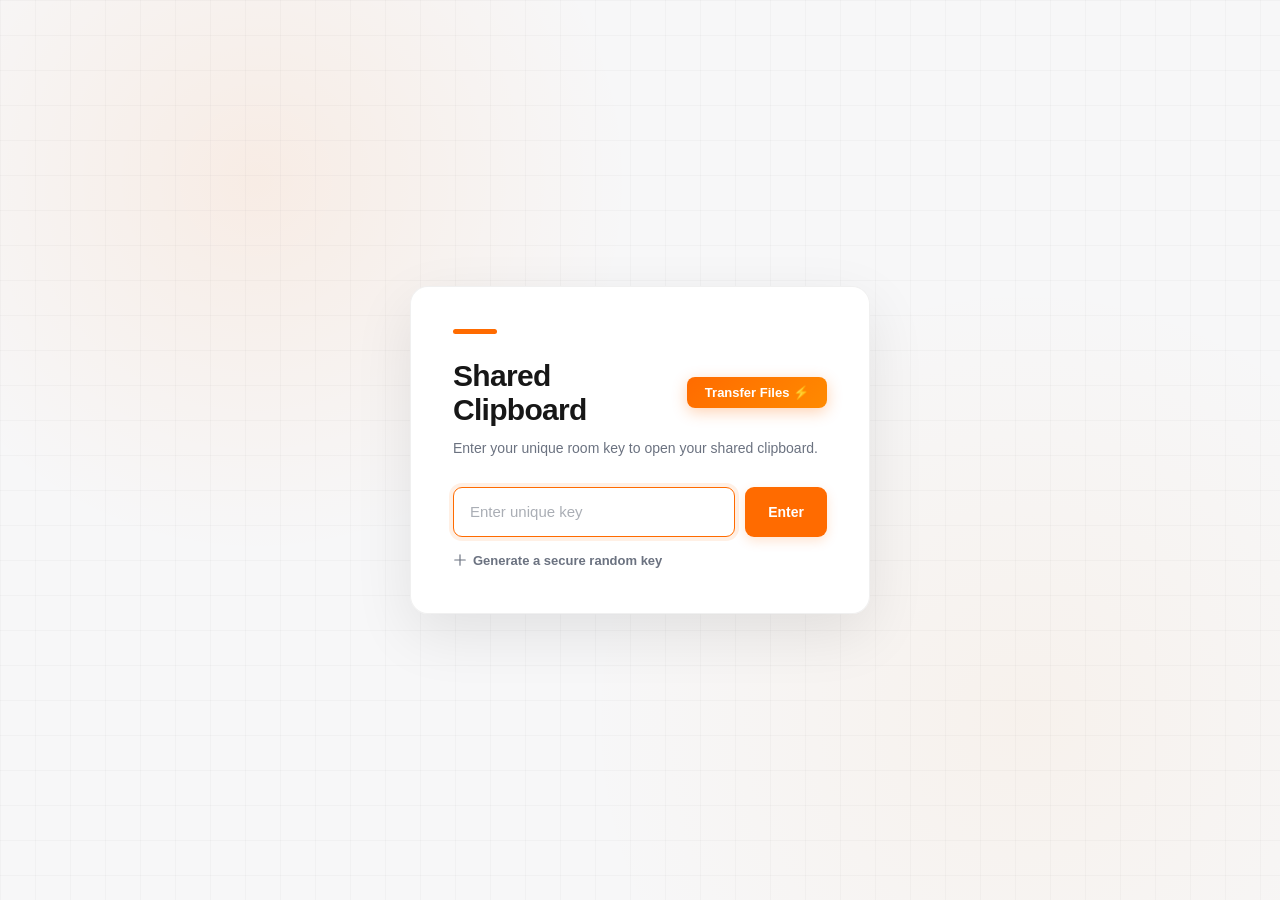
==== index.html @ f6d6cf87 "Create index.html" ====
<!DOCTYPE html>
<html lang="en">
<head>

<meta charset="UTF-8">

<meta
  name="viewport"
  content="width=device-width, initial-scale=1, viewport-fit=cover"
>

<meta name="theme-color" content="#f7f7f8">

<title>Shared Clipboard</title>


<style>


:root {

  --primary: #ff6b00;
  --primary-hover: #e95f00;
  --primary-soft: rgba(255, 107, 0, 0.10);

  --background: #f5f6f8;
  --surface: #ffffff;

  --text: #171717;
  --text-secondary: #6b7280;

  --border: #e5e7eb;

  --shadow-small:
    0 2px 8px rgba(0,0,0,.04);

  --shadow-medium:
    0 8px 25px rgba(0,0,0,.06);

  --shadow-large:
    0 20px 60px rgba(0,0,0,.09);

}




* {
  box-sizing: border-box;
}


html,
body {

  margin: 0;

  width: 100%;
  height: 100%;

  font-family:
    Inter,
    -apple-system,
    BlinkMacSystemFont,
    "Segoe UI",
    Roboto,
    Arial,
    sans-serif;

  background: var(--background);

  color: var(--text);

}


button,
input,
textarea {

  font-family: inherit;

}



#keyScreen {

  position: relative;

  width: 100%;

  min-height: 100vh;
  min-height: 100dvh;

  display: flex;

  align-items: center;
  justify-content: center;

  padding: 24px;

  overflow: hidden;

  background:

    radial-gradient(
      circle at 20% 20%,
      rgba(255,107,0,.08),
      transparent 30%
    ),

    radial-gradient(
      circle at 80% 80%,
      rgba(255,150,50,.06),
      transparent 35%
    ),

    #f7f7f8;

}


/* Background grid */

#keyScreen::before {

  content: "";

  position: absolute;

  inset: 0;

  background-image:

    linear-gradient(
      rgba(0,0,0,.025) 1px,
      transparent 1px
    ),

    linear-gradient(
      90deg,
      rgba(0,0,0,.025) 1px,
      transparent 1px
    );

  background-size: 35px 35px;

  pointer-events: none;

}




.key-card {

  position: relative;

  z-index: 2;

  width: 100%;

  max-width: 460px;

  padding: 42px;

  background:
    rgba(255,255,255,.95);

  border:
    1px solid rgba(0,0,0,.06);

  border-radius: 18px;

  box-shadow:
    var(--shadow-large);

  backdrop-filter:
    blur(12px);

  -webkit-backdrop-filter:
    blur(12px);

  animation:
    cardEnter .45s ease;

}


@keyframes cardEnter {

  from {

    opacity: 0;

    transform:
      translateY(12px);

  }

  to {

    opacity: 1;

    transform:
      translateY(0);

  }

}


/* Orange accent */

.key-card::before {

  content: "";

  display: block;

  width: 44px;

  height: 5px;

  margin-bottom: 25px;

  background:
    var(--primary);

  border-radius: 10px;

}



.key-card h1 {

  margin:
    0 0 10px;

  font-size:
    clamp(24px, 4vw, 30px);

  font-weight: 700;

  letter-spacing: -.7px;

}


.key-card p {

  margin:
    0 0 28px;

  color:
    var(--text-secondary);

  font-size: 14px;

  line-height: 1.6;

}



.key-input-row {

  width: 100%;

  display: flex;

  gap: 10px;

}



#keyInput {

  display: block;

  flex: 1;

  width: 100%;

  min-width: 0;

  height: 50px;

  min-height: 50px;

  padding:
    0 16px;

  border:
    1px solid #d9dce1;

  border-radius: 9px;

  background:
    #ffffff;

  color:
    var(--text);

  font-size: 15px;

  line-height: normal;

  outline: none;

  appearance: none;

  -webkit-appearance: none;

  transition:

    border-color .2s ease,
    box-shadow .2s ease;

}


#keyInput::placeholder {

  color:
    #aaaeb5;

}


#keyInput:hover {

  border-color:
    #c5c8cd;

}


#keyInput:focus {

  border-color:
    var(--primary);

  box-shadow:

    0 0 0 4px
    var(--primary-soft);

}



#enterButton {

  flex-shrink: 0;

  height: 50px;

  min-height: 50px;

  padding:
    0 23px;

  border: none;

  border-radius: 9px;

  background:
    var(--primary);

  color:
    #ffffff;

  font-size: 14px;

  font-weight: 650;

  cursor: pointer;

  box-shadow:

    0 4px 12px
    rgba(255,107,0,.18);

  transition:

    transform .15s ease,
    background .15s ease,
    box-shadow .15s ease;

}


#enterButton:hover {

  background:
    var(--primary-hover);

  transform:
    translateY(-1px);

  box-shadow:

    0 6px 16px
    rgba(255,107,0,.23);

}


#enterButton:active {

  transform:
    translateY(0);

}



.generate-key-link {

  display: inline-flex;

  align-items: center;

  gap: 6px;

  margin-top: 16px;

  padding: 0;

  border: none;

  background: none;

  color: var(--text-secondary);

  font-size: 13px;

  font-weight: 550;

  cursor: pointer;

  text-decoration: underline;

  text-decoration-color: transparent;

  transition:

    color .15s ease,
    text-decoration-color .15s ease;

}


.generate-key-link:hover {

  color: var(--primary);

  text-decoration-color: var(--primary);

}


.generate-key-link svg {

  flex-shrink: 0;

  width: 14px;

  height: 14px;

}




#padScreen {

  display: none;

  width: 100%;

  height: 100vh;
  height: 100dvh;

  overflow: hidden;

  background:
    var(--background);

}




#topBar {

  position: relative;

  z-index: 10;

  width: 100%;

  height: 76px;

  display: flex;

  align-items: center;

  padding:
    0 18px 0 8px;

  background:
    rgba(255,255,255,.96);

  border-bottom:
    1px solid var(--border);

  box-shadow:

    0 1px 4px
    rgba(0,0,0,.025);

  backdrop-filter:
    blur(10px);

  -webkit-backdrop-filter:
    blur(10px);

}




#backButton {

  flex-shrink: 0;

  width: 48px;

  height: 48px;

  display: flex;

  align-items: center;

  justify-content: center;

  margin-right: 8px;

  border: none;

  border-radius: 50%;

  background:
    transparent;

  color:
    #454545;

  font-size: 25px;

  cursor: pointer;

  transition:

    background .15s ease,
    transform .15s ease;

}


#backButton:hover {

  background:
    #f1f2f4;

  transform:
    translateX(-2px);

}




#keyDisplayArea {

  flex: 1;

  min-width: 0;

  padding:
    10px 14px;

}


.key-label {

  margin-bottom: 5px;

  color:
    var(--text-secondary);

  font-size: 11px;

  font-weight: 600;

  letter-spacing: .5px;

  text-transform:
    uppercase;

}


#padName {

  display: block;

  width: 100%;

  padding-bottom: 7px;

  overflow: hidden;

  border-bottom:
    2px solid var(--primary);

  color:
    #202020;

  font-size: 15px;

  font-weight: 550;

  white-space: nowrap;

  text-overflow: ellipsis;

}



/* New dark status pill with glowing dot */
#status {

  flex-shrink: 0;

  margin:
    0 16px;

  padding:
    8px 16px;
    
  border-radius:
    24px;
    
  background:
    #111111;
    
  color:
    #ffffff;
    
  font-size: 13px;

  font-weight: 500;
  
  display: flex;
  
  align-items: center;
  
  justify-content: center;
  
  gap: 8px;
  
  transition:
    all .2s ease;
    
  box-shadow:
    0 2px 8px rgba(0,0,0,.08);

}

#status::before {

  content: '';

  display: block;

  width: 8px;

  height: 8px;

  border-radius: 50%;

  background: var(--status-color, #a1a1aa);

  box-shadow: 0 0 8px var(--status-color, transparent);

  transition: background 0.3s ease, box-shadow 0.3s ease;

}



/* Updated save button with rounded pill shape and icon */
#updateButton {

  flex-shrink: 0;

  height: 46px;

  display: flex;

  align-items: center;

  justify-content: center;

  gap: 8px;

  padding:
    0 20px;

  border: none;

  border-radius: 12px;

  background:
    var(--primary);

  color:
    #ffffff;

  font-size: 14px;

  font-weight: 650;

  cursor: pointer;

  box-shadow:

    0 4px 12px
    rgba(255,107,0,.17);

  transition:

    background .15s ease,
    transform .15s ease,
    box-shadow .15s ease;

}


#updateButton:hover {

  background:
    var(--primary-hover);

  transform:
    translateY(-1px);

  box-shadow:

    0 6px 15px
    rgba(255,107,0,.22);

}


#updateButton:active {

  transform:
    translateY(0);

}

#updateButton svg {

  width: 18px;
  
  height: 18px;
  
}



#editorArea {

  width: 100%;

  height:
    calc(100vh - 76px);

  height:
    calc(100dvh - 76px);

  padding:

    clamp(16px, 3vw, 32px)

    clamp(12px, 4vw, 40px)

    50px;

  overflow: auto;

  background:

    linear-gradient(
      180deg,
      #f5f6f7,
      #f1f2f4
    );

  scrollbar-width:
    thin;

  scrollbar-color:
    #c8c8c8 transparent;

}


#editorArea::-webkit-scrollbar {

  width: 8px;

}


#editorArea::-webkit-scrollbar-track {

  background:
    transparent;

}


#editorArea::-webkit-scrollbar-thumb {

  background:
    #c8c8c8;

  border-radius:
    10px;

}




#paper {

  width: 100%;

  max-width: 850px;

  min-height:
    calc(100vh - 140px);

  min-height:
    calc(100dvh - 140px);

  margin:
    0 auto;

  overflow: hidden;

  background:
    #ffffff;

  border:
    1px solid rgba(0,0,0,.06);

  border-radius:
    7px;

  box-shadow:
    var(--shadow-medium);

  transition:
    box-shadow .2s ease;

}


#paper:focus-within {

  box-shadow:

    0 12px 35px
    rgba(0,0,0,.08);

}



#pad {

  display: block;

  width: 100%;

  min-height:
    calc(100vh - 140px);

  min-height:
    calc(100dvh - 140px);

  padding:
    clamp(22px, 4vw, 40px);

  border: none;

  outline: none;

  resize: none;

  background:
    transparent;

  color:
    #202124;

  font-family:

    "SFMono-Regular",
    Consolas,
    "Liberation Mono",
    Menlo,
    monospace;

  font-size:
    clamp(14px, 1.3vw, 16px);

  line-height: 1.7;

  tab-size: 4;

  caret-color:
    var(--primary);

}


#pad::placeholder {

  color:
    #b0b3b8;

}




@media (max-width: 900px) {

  #editorArea {

    padding:
      20px 18px 35px;

  }

}




@media (max-width: 600px) {




  #keyScreen {

    padding:
      18px;

  }


  .key-card {

    width: 100%;

    max-width: 100%;

    padding:
      34px 26px;

    border-radius:
      18px;

  }


  .key-card::before {

    width: 52px;

    height: 5px;

    margin-bottom:
      24px;

  }


  .key-card h1 {

    margin-bottom:
      12px;

    font-size:
      27px;

    line-height:
      1.2;

  }


  .key-card p {

    margin-bottom:
      27px;

    font-size:
      15px;

    line-height:
      1.6;

  }




  .key-input-row {

    width: 100%;

    display: flex;

    flex-direction:
      column;

    gap:
      13px;

  }




  #keyInput {

    display: block;

    flex: none;

    width: 100% !important;

    min-width: 100%;

    height: 58px !important;

    min-height: 58px !important;

    max-height: 58px;

    padding:
      0 18px;

    border:
      1.5px solid #d7d9dd;

    border-radius:
      12px;

    background:
      #ffffff;

    font-size:
      16px;

    line-height:
      58px;

    appearance:
      none;

    -webkit-appearance:
      none;

  }


  #keyInput::placeholder {

    color:
      #a9adb3;

    font-size:
      16px;

  }


  #keyInput:focus {

    border-color:
      var(--primary);

    box-shadow:

      0 0 0 4px
      rgba(255,107,0,.10);

  }




  #enterButton {

    display: block;

    width: 100%;

    height:
      58px;

    min-height:
      58px;

    padding:
      0 20px;

    border-radius:
      12px;

    font-size:
      16px;

    font-weight:
      650;

    box-shadow:

      0 6px 16px
      rgba(255,107,0,.20);

  }




  #topBar {

    height:
      68px;

    padding:
      0 8px 0 3px;

  }


  #backButton {

    width:
      42px;

    height:
      42px;

    margin-right:
      2px;

    font-size:
      23px;

  }


  #keyDisplayArea {

    padding:
      8px 7px;

  }


  .key-label {

    margin-bottom:
      3px;

    font-size:
      9px;

  }


  #padName {

    padding-bottom:
      5px;

    font-size:
      13px;

  }


  /* Hide status on small screen */

  #status {

    display:
      none;

  }


  /* =====================
     UPDATE BUTTON
  ===================== */

  #updateButton {

    height:
      42px;

    padding:
      0 14px;

    margin-left:
      7px;

    border-radius:
      10px;

    font-size:
      13px;

  }

  #updateButton svg {

    width: 16px;
    
    height: 16px;

  }


  /* =====================
     EDITOR
  ===================== */

  #editorArea {

    height:
      calc(100vh - 68px);

    height:
      calc(100dvh - 68px);

    padding:
      10px;

  }


  #paper {

    min-height:
      calc(100vh - 88px);

    min-height:
      calc(100dvh - 88px);

    border-radius:
      6px;

    box-shadow:

      0 2px 8px
      rgba(0,0,0,.05);

  }


  #pad {

    min-height:
      calc(100vh - 88px);

    min-height:
      calc(100dvh - 88px);

    padding:
      20px 17px;

    font-size:
      14px;

    line-height:
      1.65;

  }

}


/* =========================================================
   VERY SMALL PHONES
========================================================= */

@media (max-width: 380px) {

  #keyScreen {

    padding:
      12px;

  }


  .key-card {

    padding:
      28px 20px;

  }


  .key-card h1 {

    font-size:
      24px;

  }


  #topBar {

    padding-right:
      5px;

  }


  #backButton {

    width:
      38px;

  }


  #updateButton {

    padding:
      0 10px;

    gap:
      6px;

    font-size:
      12px;

  }
  
  #updateButton svg {
  
    width: 14px;
    
    height: 14px;
    
  }


  #pad {

    padding:
      17px 14px;

  }

}


/* =========================================================
   LARGE DESKTOP / 2K / 4K
========================================================= */

@media (min-width: 1600px) {

  #paper {

    max-width:
      950px;

  }


  #pad {

    font-size:
      16px;

  }


  .key-card {

    max-width:
      490px;

  }

}


/* =========================================================
   LANDSCAPE PHONES
========================================================= */

@media
(max-height: 500px)
and
(orientation: landscape) {

  #keyScreen {

    align-items:
      flex-start;

    overflow-y:
      auto;

    padding-top:
      25px;

    padding-bottom:
      25px;

  }


  .key-card {

    padding:
      24px;

  }


  .key-card::before {

    margin-bottom:
      14px;

  }


  .key-card p {

    margin-bottom:
      15px;

  }

}


/* =========================================================
   ACCESSIBILITY
========================================================= */

@media (prefers-reduced-motion: reduce) {

  *,
  *::before,
  *::after {

    animation-duration:
      .01ms !important;

    animation-iteration-count:
      1 !important;

    transition-duration:
      .01ms !important;

  }

}

</style>

</head>


<body>


<!-- =====================================================
     SCREEN 1
====================================================== -->

<div id="keyScreen">

  <div class="key-card">


    <div style="display: flex; justify-content: space-between; align-items: center; margin-bottom: 10px;">
    <h1 style="margin: 0;">
      Shared Clipboard
    </h1>
    <button class="transfer-btn" onclick="startFileTransfer()">
      Transfer Files ⚡
    </button>
</div>


    <p>
      Enter your unique room key to open your shared clipboard.
    </p>


    <div class="key-input-row">


      <input
        id="keyInput"
        type="text"
        placeholder="Enter unique key"
        autocomplete="off"
        autocapitalize="off"
        spellcheck="false"
        autofocus
      >


      <button
        id="enterButton"
        type="button"
      >
        Enter
      </button>


    </div>


    <button
      id="generateKeyButton"
      type="button"
      class="generate-key-link"
    >
      <svg viewBox="0 0 24 24" fill="none" stroke="currentColor" stroke-width="2" stroke-linecap="round" stroke-linejoin="round">
        <path d="M12 3v18M3 12h18"></path>
      </svg>
      Generate a secure random key
    </button>


  </div>

</div>



<!-- =====================================================
     SCREEN 2
====================================================== -->

<div id="padScreen">


  <!-- HEADER -->

  <div id="topBar">


    <button
      id="backButton"
      type="button"
      aria-label="Go back"
      title="Back"
    >
      ←
    </button>


    <div id="keyDisplayArea">


      <div class="key-label">
        Key
      </div>


      <span id="padName"></span>


    </div>


    <span id="status">
      idle
    </span>


    <button
      id="updateButton"
      type="button"
    >

      <svg viewBox="0 0 24 24" fill="none" stroke="currentColor" stroke-width="2" stroke-linecap="round" stroke-linejoin="round">
        <path d="M19 21H5a2 2 0 0 1-2-2V5a2 2 0 0 1 2-2h11l5 5v11a2 2 0 0 1-2 2z"></path>
        <polyline points="17 21 17 13 7 13 7 21"></polyline>
        <polyline points="7 3 7 8 15 8"></polyline>
      </svg>

      <span>
        Update
      </span>


    </button>


  </div>



  <!-- EDITOR -->

  <div id="editorArea">


    <div id="paper">


      <textarea
        id="pad"
        spellcheck="false"
        placeholder="Start typing..."
      ></textarea>


    </div>


  </div>


</div>



<script>


function updateStatus(text) {

  status.textContent = text;
  
  let color = '#a1a1aa';
  
  if (text === 'ready' || text === 'saved') color = '#10b981'; // Green dot for ready
  else if (text === 'saving...') color = '#3b82f6';
  else if (text === 'unsaved') color = 'var(--primary)'; // Orange for unsaved
  else if (text.includes('error') || text === 'disconnected') color = '#ef4444';
  
  status.style.setProperty('--status-color', color);
  
}


function getApiHost() {

  return atob(

    "Y2hhdC1zZXJ2ZXIuc2t5YmFzZW9majIud29ya2Vycy5kZXY="

  );

}



function generateSecureKey(length = 22) {

  const charset =
    "ABCDEFGHIJKLMNOPQRSTUVWXYZabcdefghijklmnopqrstuvwxyz0123456789";

  const bytes =
    new Uint8Array(length);

  crypto.getRandomValues(bytes);

  return Array.from(

    bytes,

    b => charset[b % charset.length]

  ).join("");

}




let ws;

let room;

let suppress = false;



const keyInput =
  document.getElementById("keyInput");


const keyScreen =
  document.getElementById("keyScreen");


const padScreen =
  document.getElementById("padScreen");


const pad =
  document.getElementById("pad");


const status =
  document.getElementById("status");


const padName =
  document.getElementById("padName");


const enterButton =
  document.getElementById("enterButton");


const updateButton =
  document.getElementById("updateButton");


const backButton =
  document.getElementById("backButton");


const generateKeyButton =
  document.getElementById("generateKeyButton");




async function openPad() {


  room =
    keyInput.value.trim();


  if (!room) {

    keyInput.focus();

    return;

  }


  /* Switch screens */

  keyScreen.style.display =
    "none";


  padScreen.style.display =
    "block";


  /* Display key */

  padName.textContent =
    room;


  updateStatus("loading...");


  const apiHost =
    getApiHost();




  try {


    const res =
      await fetch(

        `https://${apiHost}/history?room=${encodeURIComponent(room)}`

      );


    const history =
      await res.json();


    pad.value =

      history.length

        ? (
            history[
              history.length - 1
            ].text || ""
          )

        : "";


  }

  catch (error) {


    pad.value = "";


  }





  ws =
    new WebSocket(

      `wss://${apiHost}/?room=${encodeURIComponent(room)}`

    );



  ws.onopen =
    () => {


      updateStatus("ready");


    };



  ws.onmessage =
    e => {


      try {


        const m =
          JSON.parse(e.data);


        if (
          typeof m.text !== "string"
        ) {

          return;

        }


        suppress =
          true;


        pad.value =
          m.text;


        updateStatus("saved");


      }

      catch (error) {

        console.error(
          "Invalid WebSocket message:",
          error
        );

      }


    };



  ws.onerror =
    () => {


      updateStatus("connection error");


    };



  ws.onclose =
    () => {


      updateStatus("disconnected");


    };


  pad.focus();


}



/* =========================================================
   ENTER BUTTON
========================================================= */

enterButton.addEventListener(

  "click",

  openPad

);



/* =========================================================
   GENERATE KEY BUTTON
========================================================= */

generateKeyButton.addEventListener(

  "click",

  () => {


    keyInput.value =
      generateSecureKey();


    keyInput.focus();


  }

);



/* =========================================================
   PRESS ENTER TO OPEN
========================================================= */

keyInput.addEventListener(

  "keydown",

  e => {


    if (
      e.key === "Enter"
    ) {


      e.preventDefault();


      openPad();


    }


  }

);



/* =========================================================
   DETECT CHANGES
========================================================= */

pad.addEventListener(

  "input",

  () => {


    if (suppress) {


      suppress =
        false;


      return;


    }


    updateStatus("unsaved");


  }

);



/* =========================================================
   UPDATE / SAVE
========================================================= */

updateButton.addEventListener(

  "click",

  () => {


    if (
      !ws ||
      ws.readyState !== WebSocket.OPEN
    ) {


      updateStatus("not connected");


      return;


    }


    updateStatus("saving...");


    ws.send(

      JSON.stringify({

        user:
          "__pad__",

        text:
          pad.value,

        time:
          Date.now()

      })

    );


    updateStatus("saved");


  }

);



/* =========================================================
   BACK BUTTON
========================================================= */

backButton.addEventListener(

  "click",

  () => {


    if (ws) {


      ws.close();


      ws =
        null;


    }


    padScreen.style.display =
      "none";


    keyScreen.style.display =
      "flex";


    updateStatus("idle");


    keyInput.focus();


  }

);

</script>



<style>
.transfer-btn {
    border: none;
    background: linear-gradient(135deg, var(--primary), #ff8a00);
    color: white;
    padding: 8px 18px;
    border-radius: 8px;
    font-size: 13px;
    font-weight: 700;
    cursor: pointer;
    box-shadow: 0 4px 15px rgba(255, 107, 0, 0.3);
    transition: transform 0.2s, box-shadow 0.2s;
    white-space: nowrap;
    margin-left: 10px;
}
.transfer-btn:hover {
    transform: translateY(-2px);
    box-shadow: 0 6px 20px rgba(255, 107, 0, 0.4);
}
@media (max-width: 450px) {
    .transfer-btn {
        padding: 6px 12px;
        font-size: 11px;
    }
}
</style>
<script>
function startFileTransfer() {
    alert("NOTE: Please make sure both the devices are connected to same network before starting File Transfer");
    const html = decodeURIComponent("%0A%3C%21DOCTYPE%20html%3E%0A%3Chtml%20lang%3D%22en%22%3E%0A%3Chead%3E%0A%3Cmeta%20charset%3D%22UTF-8%22%3E%0A%3Cmeta%20name%3D%22viewport%22%20content%3D%22width%3Ddevice-width%2C%20initial-scale%3D1.0%22%3E%0A%0A%3Ctitle%3EQuickDrop%20-%20P2P%20File%20Sharing%3C/title%3E%0A%0A%3Cstyle%3E%0A%2A%7B%0A%20%20%20%20box-sizing%3Aborder-box%3B%0A%7D%0A%0A%3Aroot%7B%0A%20%20%20%20--bg%3A%23070a12%3B%0A%20%20%20%20--panel%3A%23101521%3B%0A%20%20%20%20--panel2%3A%230b1019%3B%0A%20%20%20%20--border%3A%23273044%3B%0A%20%20%20%20--text%3A%23f8fafc%3B%0A%20%20%20%20--muted%3A%238d98aa%3B%0A%20%20%20%20--accent%3A%236d5dfc%3B%0A%20%20%20%20--accent2%3A%238b5cf6%3B%0A%20%20%20%20--green%3A%2322c55e%3B%0A%20%20%20%20--red%3A%23ef4444%3B%0A%20%20%20%20--yellow%3A%23f59e0b%3B%0A%7D%0A%0Ahtml%2C%0Abody%7B%0A%20%20%20%20margin%3A0%3B%0A%20%20%20%20padding%3A0%3B%0A%20%20%20%20min-height%3A100%25%3B%0A%7D%0A%0Abody%7B%0A%20%20%20%20min-height%3A100vh%3B%0A%20%20%20%20padding%3A20px%3B%0A%0A%20%20%20%20font-family%3A%0A%20%20%20%20%20%20%20%20Inter%2C%0A%20%20%20%20%20%20%20%20system-ui%2C%0A%20%20%20%20%20%20%20%20-apple-system%2C%0A%20%20%20%20%20%20%20%20BlinkMacSystemFont%2C%0A%20%20%20%20%20%20%20%20%22Segoe%20UI%22%2C%0A%20%20%20%20%20%20%20%20sans-serif%3B%0A%0A%20%20%20%20color%3Avar%28--text%29%3B%0A%0A%20%20%20%20background%3A%0A%20%20%20%20%20%20%20%20radial-gradient%28%0A%20%20%20%20%20%20%20%20%20%20%20%20circle%20at%2015%25%2010%25%2C%0A%20%20%20%20%20%20%20%20%20%20%20%20rgba%28109%2C93%2C252%2C.17%29%2C%0A%20%20%20%20%20%20%20%20%20%20%20%20transparent%2030%25%0A%20%20%20%20%20%20%20%20%29%2C%0A%20%20%20%20%20%20%20%20radial-gradient%28%0A%20%20%20%20%20%20%20%20%20%20%20%20circle%20at%2085%25%2020%25%2C%0A%20%20%20%20%20%20%20%20%20%20%20%20rgba%28139%2C92%2C246%2C.12%29%2C%0A%20%20%20%20%20%20%20%20%20%20%20%20transparent%2030%25%0A%20%20%20%20%20%20%20%20%29%2C%0A%20%20%20%20%20%20%20%20var%28--bg%29%3B%0A%0A%20%20%20%20display%3Aflex%3B%0A%20%20%20%20justify-content%3Acenter%3B%0A%20%20%20%20align-items%3Acenter%3B%0A%7D%0A%0A.container%7B%0A%20%20%20%20width%3A100%25%3B%0A%20%20%20%20max-width%3A900px%3B%0A%7D%0A%0A.header%7B%0A%20%20%20%20text-align%3Acenter%3B%0A%20%20%20%20margin-bottom%3A22px%3B%0A%7D%0A%0A.logo%7B%0A%20%20%20%20width%3A56px%3B%0A%20%20%20%20height%3A56px%3B%0A%0A%20%20%20%20margin%3A0%20auto%2012px%3B%0A%0A%20%20%20%20border-radius%3A17px%3B%0A%0A%20%20%20%20display%3Aflex%3B%0A%20%20%20%20align-items%3Acenter%3B%0A%20%20%20%20justify-content%3Acenter%3B%0A%0A%20%20%20%20font-size%3A28px%3B%0A%0A%20%20%20%20background%3A%0A%20%20%20%20%20%20%20%20linear-gradient%28%0A%20%20%20%20%20%20%20%20%20%20%20%20135deg%2C%0A%20%20%20%20%20%20%20%20%20%20%20%20var%28--accent%29%2C%0A%20%20%20%20%20%20%20%20%20%20%20%20var%28--accent2%29%0A%20%20%20%20%20%20%20%20%29%3B%0A%0A%20%20%20%20box-shadow%3A%0A%20%20%20%20%20%20%20%200%2015px%2045px%0A%20%20%20%20%20%20%20%20rgba%28109%2C93%2C252%2C.28%29%3B%0A%7D%0A%0Ah1%7B%0A%20%20%20%20margin%3A0%3B%0A%0A%20%20%20%20font-size%3A32px%3B%0A%0A%20%20%20%20letter-spacing%3A-.8px%3B%0A%7D%0A%0A.subtitle%7B%0A%20%20%20%20margin-top%3A7px%3B%0A%0A%20%20%20%20color%3Avar%28--muted%29%3B%0A%0A%20%20%20%20font-size%3A14px%3B%0A%7D%0A%0A.card%7B%0A%20%20%20%20background%3A%0A%20%20%20%20%20%20%20%20rgba%2816%2C21%2C33%2C.92%29%3B%0A%0A%20%20%20%20border%3A%0A%20%20%20%20%20%20%20%201px%20solid%20var%28--border%29%3B%0A%0A%20%20%20%20border-radius%3A24px%3B%0A%0A%20%20%20%20padding%3A24px%3B%0A%0A%20%20%20%20box-shadow%3A%0A%20%20%20%20%20%20%20%200%2025px%2080px%0A%20%20%20%20%20%20%20%20rgba%280%2C0%2C0%2C.38%29%3B%0A%0A%20%20%20%20backdrop-filter%3Ablur%2818px%29%3B%0A%7D%0A%0A.hidden%7B%0A%20%20%20%20display%3Anone%20%21important%3B%0A%7D%0A%0A.title%7B%0A%20%20%20%20font-size%3A15px%3B%0A%20%20%20%20font-weight%3A800%3B%0A%0A%20%20%20%20margin-bottom%3A10px%3B%0A%7D%0A%0A.label%7B%0A%20%20%20%20display%3Ablock%3B%0A%0A%20%20%20%20margin-bottom%3A7px%3B%0A%0A%20%20%20%20color%3A%23bcc5d4%3B%0A%0A%20%20%20%20font-size%3A13px%3B%0A%7D%0A%0A.input%7B%0A%20%20%20%20width%3A100%25%3B%0A%0A%20%20%20%20padding%3A14px%3B%0A%0A%20%20%20%20border-radius%3A13px%3B%0A%0A%20%20%20%20border%3A%0A%20%20%20%20%20%20%20%201px%20solid%20var%28--border%29%3B%0A%0A%20%20%20%20outline%3Anone%3B%0A%0A%20%20%20%20background%3A%23090e18%3B%0A%0A%20%20%20%20color%3Avar%28--text%29%3B%0A%0A%20%20%20%20font-size%3A17px%3B%0A%0A%20%20%20%20letter-spacing%3A2px%3B%0A%0A%20%20%20%20text-transform%3Auppercase%3B%0A%7D%0A%0A.input%3Afocus%7B%0A%20%20%20%20border-color%3Avar%28--accent%29%3B%0A%0A%20%20%20%20box-shadow%3A%0A%20%20%20%20%20%20%20%200%200%200%203px%0A%20%20%20%20%20%20%20%20rgba%28109%2C93%2C252%2C.14%29%3B%0A%7D%0A%0A.row%7B%0A%20%20%20%20display%3Agrid%3B%0A%0A%20%20%20%20grid-template-columns%3A%0A%20%20%20%20%20%20%20%201fr%201fr%3B%0A%0A%20%20%20%20gap%3A12px%3B%0A%7D%0A%0Abutton%7B%0A%20%20%20%20font%3Ainherit%3B%0A%20%20%20%20cursor%3Apointer%3B%0A%7D%0A%0A.btn%7B%0A%20%20%20%20width%3A100%25%3B%0A%0A%20%20%20%20border%3A0%3B%0A%0A%20%20%20%20padding%3A14px%2016px%3B%0A%0A%20%20%20%20border-radius%3A13px%3B%0A%0A%20%20%20%20font-weight%3A800%3B%0A%0A%20%20%20%20transition%3A.15s%3B%0A%7D%0A%0A.btn%3Ahover%7B%0A%20%20%20%20transform%3AtranslateY%28-1px%29%3B%0A%7D%0A%0A.primary%7B%0A%20%20%20%20color%3Awhite%3B%0A%0A%20%20%20%20background%3A%0A%20%20%20%20%20%20%20%20linear-gradient%28%0A%20%20%20%20%20%20%20%20%20%20%20%20135deg%2C%0A%20%20%20%20%20%20%20%20%20%20%20%20var%28--accent%29%2C%0A%20%20%20%20%20%20%20%20%20%20%20%20var%28--accent2%29%0A%20%20%20%20%20%20%20%20%29%3B%0A%7D%0A%0A.secondary%7B%0A%20%20%20%20color%3A%23dce2ed%3B%0A%0A%20%20%20%20background%3A%23182131%3B%0A%0A%20%20%20%20border%3A%0A%20%20%20%20%20%20%20%201px%20solid%20var%28--border%29%3B%0A%7D%0A%0A.danger%7B%0A%20%20%20%20color%3A%23ff9d9d%3B%0A%0A%20%20%20%20background%3A%0A%20%20%20%20%20%20%20%20rgba%28239%2C68%2C68%2C.10%29%3B%0A%0A%20%20%20%20border%3A%0A%20%20%20%20%20%20%20%201px%20solid%0A%20%20%20%20%20%20%20%20rgba%28239%2C68%2C68%2C.24%29%3B%0A%7D%0A%0A.notice%7B%0A%20%20%20%20margin-top%3A15px%3B%0A%0A%20%20%20%20padding%3A12px%3B%0A%0A%20%20%20%20border-radius%3A14px%3B%0A%0A%20%20%20%20background%3A%0A%20%20%20%20%20%20%20%20rgba%28109%2C93%2C252%2C.07%29%3B%0A%0A%20%20%20%20border%3A%0A%20%20%20%20%20%20%20%201px%20solid%0A%20%20%20%20%20%20%20%20rgba%28109%2C93%2C252%2C.18%29%3B%0A%0A%20%20%20%20color%3A%23bdc2ff%3B%0A%0A%20%20%20%20font-size%3A12px%3B%0A%0A%20%20%20%20line-height%3A1.5%3B%0A%7D%0A%0A.room%7B%0A%20%20%20%20display%3Aflex%3B%0A%0A%20%20%20%20align-items%3Acenter%3B%0A%20%20%20%20justify-content%3Aspace-between%3B%0A%0A%20%20%20%20gap%3A15px%3B%0A%0A%20%20%20%20padding%3A17px%3B%0A%0A%20%20%20%20margin-bottom%3A17px%3B%0A%0A%20%20%20%20background%3Avar%28--panel2%29%3B%0A%0A%20%20%20%20border%3A%0A%20%20%20%20%20%20%20%201px%20solid%20var%28--border%29%3B%0A%0A%20%20%20%20border-radius%3A16px%3B%0A%7D%0A%0A.roomLabel%7B%0A%20%20%20%20color%3A%23778297%3B%0A%0A%20%20%20%20font-size%3A11px%3B%0A%0A%20%20%20%20margin-bottom%3A5px%3B%0A%7D%0A%0A.roomCode%7B%0A%20%20%20%20font-size%3A25px%3B%0A%0A%20%20%20%20font-weight%3A900%3B%0A%0A%20%20%20%20letter-spacing%3A5px%3B%0A%7D%0A%0A.copy%7B%0A%20%20%20%20width%3Aauto%3B%0A%0A%20%20%20%20padding%3A9px%2015px%3B%0A%0A%20%20%20%20font-size%3A13px%3B%0A%7D%0A%0A.status%7B%0A%20%20%20%20display%3Aflex%3B%0A%0A%20%20%20%20align-items%3Acenter%3B%0A%0A%20%20%20%20gap%3A9px%3B%0A%0A%20%20%20%20margin-bottom%3A18px%3B%0A%0A%20%20%20%20color%3Avar%28--muted%29%3B%0A%0A%20%20%20%20font-size%3A14px%3B%0A%7D%0A%0A.dot%7B%0A%20%20%20%20width%3A9px%3B%0A%20%20%20%20height%3A9px%3B%0A%0A%20%20%20%20border-radius%3A50%25%3B%0A%0A%20%20%20%20background%3A%23667085%3B%0A%0A%20%20%20%20flex%3Anone%3B%0A%7D%0A%0A.dot.connected%7B%0A%20%20%20%20background%3Avar%28--green%29%3B%0A%0A%20%20%20%20box-shadow%3A%0A%20%20%20%20%20%20%20%200%200%2014px%0A%20%20%20%20%20%20%20%20rgba%2834%2C197%2C94%2C.7%29%3B%0A%7D%0A%0A.dot.waiting%7B%0A%20%20%20%20background%3Avar%28--yellow%29%3B%0A%0A%20%20%20%20box-shadow%3A%0A%20%20%20%20%20%20%20%200%200%2012px%0A%20%20%20%20%20%20%20%20rgba%28245%2C158%2C11%2C.5%29%3B%0A%7D%0A%0A.dot.error%7B%0A%20%20%20%20background%3Avar%28--red%29%3B%0A%0A%20%20%20%20box-shadow%3A%0A%20%20%20%20%20%20%20%200%200%2012px%0A%20%20%20%20%20%20%20%20rgba%28239%2C68%2C68%2C.5%29%3B%0A%7D%0A%0A.drop%7B%0A%20%20%20%20min-height%3A220px%3B%0A%0A%20%20%20%20border%3A%0A%20%20%20%20%20%20%20%202px%20dashed%20%23303b52%3B%0A%0A%20%20%20%20border-radius%3A20px%3B%0A%0A%20%20%20%20display%3Aflex%3B%0A%0A%20%20%20%20align-items%3Acenter%3B%0A%20%20%20%20justify-content%3Acenter%3B%0A%0A%20%20%20%20text-align%3Acenter%3B%0A%0A%20%20%20%20cursor%3Apointer%3B%0A%0A%20%20%20%20transition%3A.2s%3B%0A%7D%0A%0A.drop%3Ahover%2C%0A.drop.drag%7B%0A%20%20%20%20border-color%3Avar%28--accent%29%3B%0A%0A%20%20%20%20background%3A%0A%20%20%20%20%20%20%20%20rgba%28109%2C93%2C252%2C.06%29%3B%0A%7D%0A%0A.drop.disabled%7B%0A%20%20%20%20opacity%3A.55%3B%0A%0A%20%20%20%20cursor%3Anot-allowed%3B%0A%7D%0A%0A.dropIcon%7B%0A%20%20%20%20font-size%3A42px%3B%0A%0A%20%20%20%20margin-bottom%3A10px%3B%0A%7D%0A%0A.dropTitle%7B%0A%20%20%20%20font-size%3A18px%3B%0A%0A%20%20%20%20font-weight%3A800%3B%0A%7D%0A%0A.dropText%7B%0A%20%20%20%20color%3Avar%28--muted%29%3B%0A%0A%20%20%20%20margin-top%3A5px%3B%0A%0A%20%20%20%20font-size%3A13px%3B%0A%7D%0A%0A.fileInput%7B%0A%20%20%20%20display%3Anone%3B%0A%7D%0A%0A.section%7B%0A%20%20%20%20margin-top%3A22px%3B%0A%7D%0A%0A.sectionTitle%7B%0A%20%20%20%20font-size%3A14px%3B%0A%0A%20%20%20%20font-weight%3A800%3B%0A%7D%0A%0A.transfer%7B%0A%20%20%20%20margin-top%3A10px%3B%0A%0A%20%20%20%20padding%3A15px%3B%0A%0A%20%20%20%20background%3Avar%28--panel2%29%3B%0A%0A%20%20%20%20border%3A%0A%20%20%20%20%20%20%20%201px%20solid%20var%28--border%29%3B%0A%0A%20%20%20%20border-radius%3A16px%3B%0A%7D%0A%0A.transferTop%7B%0A%20%20%20%20display%3Aflex%3B%0A%0A%20%20%20%20justify-content%3Aspace-between%3B%0A%0A%20%20%20%20gap%3A12px%3B%0A%7D%0A%0A.filename%7B%0A%20%20%20%20font-weight%3A800%3B%0A%0A%20%20%20%20word-break%3Abreak-word%3B%0A%7D%0A%0A.filemeta%7B%0A%20%20%20%20margin-top%3A4px%3B%0A%0A%20%20%20%20color%3Avar%28--muted%29%3B%0A%0A%20%20%20%20font-size%3A12px%3B%0A%7D%0A%0A.progress%7B%0A%20%20%20%20height%3A8px%3B%0A%0A%20%20%20%20margin-top%3A13px%3B%0A%0A%20%20%20%20overflow%3Ahidden%3B%0A%0A%20%20%20%20border-radius%3A50px%3B%0A%0A%20%20%20%20background%3A%231b2434%3B%0A%7D%0A%0A.progressBar%7B%0A%20%20%20%20width%3A0%25%3B%0A%0A%20%20%20%20height%3A100%25%3B%0A%0A%20%20%20%20background%3A%0A%20%20%20%20%20%20%20%20linear-gradient%28%0A%20%20%20%20%20%20%20%20%20%20%20%2090deg%2C%0A%20%20%20%20%20%20%20%20%20%20%20%20var%28--accent%29%2C%0A%20%20%20%20%20%20%20%20%20%20%20%20var%28--accent2%29%0A%20%20%20%20%20%20%20%20%29%3B%0A%0A%20%20%20%20transition%3A%0A%20%20%20%20%20%20%20%20width%20.10s%20linear%3B%0A%7D%0A%0A.transferBottom%7B%0A%20%20%20%20display%3Aflex%3B%0A%0A%20%20%20%20justify-content%3Aspace-between%3B%0A%0A%20%20%20%20gap%3A10px%3B%0A%0A%20%20%20%20margin-top%3A8px%3B%0A%0A%20%20%20%20color%3Avar%28--muted%29%3B%0A%0A%20%20%20%20font-size%3A12px%3B%0A%7D%0A%0A.downloadArea%7B%0A%20%20%20%20display%3Aflex%3B%0A%0A%20%20%20%20flex-wrap%3Awrap%3B%0A%0A%20%20%20%20gap%3A9px%3B%0A%0A%20%20%20%20margin-top%3A12px%3B%0A%7D%0A%0A.downloadLink%2C%0A.openLink%7B%0A%20%20%20%20display%3Ainline-flex%3B%0A%0A%20%20%20%20align-items%3Acenter%3B%0A%20%20%20%20justify-content%3Acenter%3B%0A%0A%20%20%20%20min-height%3A43px%3B%0A%0A%20%20%20%20padding%3A10px%2014px%3B%0A%0A%20%20%20%20border-radius%3A11px%3B%0A%0A%20%20%20%20text-decoration%3Anone%3B%0A%0A%20%20%20%20font-size%3A13px%3B%0A%0A%20%20%20%20font-weight%3A800%3B%0A%7D%0A%0A.downloadLink%7B%0A%20%20%20%20color%3Awhite%3B%0A%0A%20%20%20%20background%3A%0A%20%20%20%20%20%20%20%20linear-gradient%28%0A%20%20%20%20%20%20%20%20%20%20%20%20135deg%2C%0A%20%20%20%20%20%20%20%20%20%20%20%20var%28--accent%29%2C%0A%20%20%20%20%20%20%20%20%20%20%20%20var%28--accent2%29%0A%20%20%20%20%20%20%20%20%29%3B%0A%7D%0A%0A.openLink%7B%0A%20%20%20%20color%3A%23dce2ed%3B%0A%0A%20%20%20%20background%3A%23182131%3B%0A%0A%20%20%20%20border%3A%0A%20%20%20%20%20%20%20%201px%20solid%20var%28--border%29%3B%0A%7D%0A%0A.info%7B%0A%20%20%20%20width%3A100%25%3B%0A%0A%20%20%20%20margin-top%3A8px%3B%0A%0A%20%20%20%20color%3Avar%28--muted%29%3B%0A%0A%20%20%20%20font-size%3A11px%3B%0A%0A%20%20%20%20line-height%3A1.5%3B%0A%7D%0A%0A.logs%7B%0A%20%20%20%20height%3A160px%3B%0A%0A%20%20%20%20overflow%3Aauto%3B%0A%0A%20%20%20%20margin-top%3A10px%3B%0A%0A%20%20%20%20padding%3A12px%3B%0A%0A%20%20%20%20background%3A%23070b12%3B%0A%0A%20%20%20%20border%3A%0A%20%20%20%20%20%20%20%201px%20solid%20var%28--border%29%3B%0A%0A%20%20%20%20border-radius%3A14px%3B%0A%0A%20%20%20%20color%3A%2391a0b8%3B%0A%0A%20%20%20%20font%3A%0A%20%20%20%20%20%20%20%2012px%20ui-monospace%2C%0A%20%20%20%20%20%20%20%20SFMono-Regular%2C%0A%20%20%20%20%20%20%20%20Menlo%2C%0A%20%20%20%20%20%20%20%20monospace%3B%0A%0A%20%20%20%20white-space%3Apre-wrap%3B%0A%7D%0A%0A.footer%7B%0A%20%20%20%20margin-top%3A15px%3B%0A%0A%20%20%20%20text-align%3Acenter%3B%0A%0A%20%20%20%20color%3A%23667085%3B%0A%0A%20%20%20%20font-size%3A11px%3B%0A%7D%0A%0A.connectionInfo%7B%0A%20%20%20%20margin-top%3A12px%3B%0A%0A%20%20%20%20padding%3A11px%3B%0A%0A%20%20%20%20border-radius%3A12px%3B%0A%0A%20%20%20%20background%3A%230b1019%3B%0A%0A%20%20%20%20border%3A%0A%20%20%20%20%20%20%20%201px%20solid%20var%28--border%29%3B%0A%0A%20%20%20%20color%3Avar%28--muted%29%3B%0A%0A%20%20%20%20font-size%3A11px%3B%0A%0A%20%20%20%20line-height%3A1.5%3B%0A%7D%0A%0A%40media%28max-width%3A650px%29%7B%0A%0A%20%20%20%20body%7B%0A%20%20%20%20%20%20%20%20padding%3A10px%3B%0A%0A%20%20%20%20%20%20%20%20align-items%3Aflex-start%3B%0A%20%20%20%20%7D%0A%0A%20%20%20%20.card%7B%0A%20%20%20%20%20%20%20%20padding%3A17px%3B%0A%0A%20%20%20%20%20%20%20%20border-radius%3A19px%3B%0A%20%20%20%20%7D%0A%0A%20%20%20%20.row%7B%0A%20%20%20%20%20%20%20%20grid-template-columns%3A1fr%3B%0A%20%20%20%20%7D%0A%0A%20%20%20%20.room%7B%0A%20%20%20%20%20%20%20%20flex-direction%3Acolumn%3B%0A%0A%20%20%20%20%20%20%20%20align-items%3Astretch%3B%0A%20%20%20%20%7D%0A%0A%20%20%20%20.copy%7B%0A%20%20%20%20%20%20%20%20width%3A100%25%3B%0A%20%20%20%20%7D%0A%0A%20%20%20%20.downloadArea%7B%0A%20%20%20%20%20%20%20%20flex-direction%3Acolumn%3B%0A%20%20%20%20%7D%0A%0A%20%20%20%20.downloadLink%2C%0A%20%20%20%20.openLink%7B%0A%20%20%20%20%20%20%20%20width%3A100%25%3B%0A%20%20%20%20%7D%0A%7D%0A%3C/style%3E%0A%3C/head%3E%0A%0A%3Cbody%3E%0A%3Cbutton%20onclick%3D%22window.location.reload%28%29%22%20class%3D%22btn%20secondary%22%20style%3D%22position%3A%20absolute%3B%20top%3A%2020px%3B%20left%3A%2020px%3B%20width%3A%20auto%3B%20padding%3A%208px%2015px%3B%20font-size%3A%2013px%3B%22%3E%E2%86%90%20Back%3C/button%3E%0A%0A%0A%3Cdiv%20class%3D%22container%22%3E%0A%0A%20%20%20%20%3Cdiv%20class%3D%22header%22%3E%0A%0A%20%20%20%20%20%20%20%20%3Cdiv%20class%3D%22logo%22%3E%0A%20%20%20%20%20%20%20%20%20%20%20%20%E2%9A%A1%0A%20%20%20%20%20%20%20%20%3C/div%3E%0A%0A%20%20%20%20%20%20%20%20%3Ch1%3E%0A%20%20%20%20%20%20%20%20%20%20%20%20QuickDrop%0A%20%20%20%20%20%20%20%20%3C/h1%3E%0A%0A%20%20%20%20%20%20%20%20%3Cdiv%20class%3D%22subtitle%22%3E%0A%20%20%20%20%20%20%20%20%20%20%20%20Powered%20by%20kypad%20%20%0A%20%20%20%20%20%20%20%20%3C/div%3E%0A%0A%20%20%20%20%3C/div%3E%0A%0A%0A%20%20%20%20%3C%21--%20%3D%3D%3D%3D%3D%3D%3D%3D%3D%3D%3D%3D%3D%3D%3D%3D%3D%3D%3D%3D%3D%3D%3D%3D%3D%3D%3D%3D%3D%3D%3D%3D%3D%3D%3D%3D%3D%3D%3D%3D%3D%3D%3D%3D%3D%3D%3D%3D%3D%3D%0A%20%20%20%20%20%20%20%20%20JOIN%20PAGE%0A%20%20%20%20%3D%3D%3D%3D%3D%3D%3D%3D%3D%3D%3D%3D%3D%3D%3D%3D%3D%3D%3D%3D%3D%3D%3D%3D%3D%3D%3D%3D%3D%3D%3D%3D%3D%3D%3D%3D%3D%3D%3D%3D%3D%3D%3D%3D%3D%3D%3D%3D%3D%3D%3D%20--%3E%0A%0A%20%20%20%20%3Cdiv%0A%20%20%20%20%20%20%20%20id%3D%22joinPage%22%0A%20%20%20%20%20%20%20%20class%3D%22card%22%0A%20%20%20%20%3E%0A%0A%20%20%20%20%20%20%20%20%3Cdiv%20class%3D%22title%22%3E%0A%20%20%20%20%20%20%20%20%20%20%20%20Connect%20devices%0A%20%20%20%20%20%20%20%20%3C/div%3E%0A%0A%20%20%20%20%20%20%20%20%3Cdiv%20id%3D%22joinInputArea%22%20style%3D%22display%3A%20none%3B%20margin-bottom%3A%2012px%3B%22%3E%0A%20%20%20%20%20%20%20%20%20%20%20%20%3Clabel%20class%3D%22label%22%3E%0A%20%20%20%20%20%20%20%20%20%20%20%20%20%20%20%20Room%20key%0A%20%20%20%20%20%20%20%20%20%20%20%20%3C/label%3E%0A%20%20%20%20%20%20%20%20%20%20%20%20%3Cinput%0A%20%20%20%20%20%20%20%20%20%20%20%20%20%20%20%20id%3D%22roomInput%22%0A%20%20%20%20%20%20%20%20%20%20%20%20%20%20%20%20class%3D%22input%22%0A%20%20%20%20%20%20%20%20%20%20%20%20%20%20%20%20maxlength%3D%2216%22%0A%20%20%20%20%20%20%20%20%20%20%20%20%20%20%20%20autocomplete%3D%22off%22%0A%20%20%20%20%20%20%20%20%20%20%20%20%20%20%20%20placeholder%3D%22Example%3A%20X6U8X6%22%0A%20%20%20%20%20%20%20%20%20%20%20%20%3E%0A%20%20%20%20%20%20%20%20%3C/div%3E%0A%0A%20%20%20%20%20%20%20%20%3Cdiv%20class%3D%22row%22%3E%0A%0A%20%20%20%20%20%20%20%20%20%20%20%20%3Cbutton%0A%20%20%20%20%20%20%20%20%20%20%20%20%20%20%20%20id%3D%22createButton%22%0A%20%20%20%20%20%20%20%20%20%20%20%20%20%20%20%20class%3D%22btn%20primary%22%0A%20%20%20%20%20%20%20%20%20%20%20%20%3E%0A%20%20%20%20%20%20%20%20%20%20%20%20%20%20%20%20Create%20Room%0A%20%20%20%20%20%20%20%20%20%20%20%20%3C/button%3E%0A%0A%20%20%20%20%20%20%20%20%20%20%20%20%3Cbutton%0A%20%20%20%20%20%20%20%20%20%20%20%20%20%20%20%20id%3D%22joinButton%22%0A%20%20%20%20%20%20%20%20%20%20%20%20%20%20%20%20class%3D%22btn%20secondary%22%0A%20%20%20%20%20%20%20%20%20%20%20%20%3E%0A%20%20%20%20%20%20%20%20%20%20%20%20%20%20%20%20Join%20Room%0A%20%20%20%20%20%20%20%20%20%20%20%20%3C/button%3E%0A%0A%20%20%20%20%20%20%20%20%3C/div%3E%0A%0A%20%20%20%20%20%20%20%20%3Cdiv%20class%3D%22notice%22%3E%0A%20%20%20%20%20%20%20%20%20%20%20%20Enter%20the%20same%20room%20key%20on%20both%20devices.%0A%20%20%20%20%20%20%20%20%20%20%20%20After%20the%20connection%20is%20established%2C%20files%20are%0A%20%20%20%20%20%20%20%20%20%20%20%20transferred%20directly%20between%20the%20browsers.%0A%20%20%20%20%20%20%20%20%3C/div%3E%0A%0A%20%20%20%20%3C/div%3E%0A%0A%0A%20%20%20%20%3C%21--%20%3D%3D%3D%3D%3D%3D%3D%3D%3D%3D%3D%3D%3D%3D%3D%3D%3D%3D%3D%3D%3D%3D%3D%3D%3D%3D%3D%3D%3D%3D%3D%3D%3D%3D%3D%3D%3D%3D%3D%3D%3D%3D%3D%3D%3D%3D%3D%3D%3D%3D%0A%20%20%20%20%20%20%20%20%20APP%20PAGE%0A%20%20%20%20%3D%3D%3D%3D%3D%3D%3D%3D%3D%3D%3D%3D%3D%3D%3D%3D%3D%3D%3D%3D%3D%3D%3D%3D%3D%3D%3D%3D%3D%3D%3D%3D%3D%3D%3D%3D%3D%3D%3D%3D%3D%3D%3D%3D%3D%3D%3D%3D%3D%3D%3D%20--%3E%0A%0A%20%20%20%20%3Cdiv%0A%20%20%20%20%20%20%20%20id%3D%22appPage%22%0A%20%20%20%20%20%20%20%20class%3D%22card%20hidden%22%0A%20%20%20%20%3E%0A%0A%20%20%20%20%20%20%20%20%3Cdiv%20class%3D%22room%22%3E%0A%0A%20%20%20%20%20%20%20%20%20%20%20%20%3Cdiv%3E%0A%0A%20%20%20%20%20%20%20%20%20%20%20%20%20%20%20%20%3Cdiv%20class%3D%22roomLabel%22%3E%0A%20%20%20%20%20%20%20%20%20%20%20%20%20%20%20%20%20%20%20%20ROOM%20KEY%0A%20%20%20%20%20%20%20%20%20%20%20%20%20%20%20%20%3C/div%3E%0A%0A%20%20%20%20%20%20%20%20%20%20%20%20%20%20%20%20%3Cdiv%0A%20%20%20%20%20%20%20%20%20%20%20%20%20%20%20%20%20%20%20%20id%3D%22roomCode%22%0A%20%20%20%20%20%20%20%20%20%20%20%20%20%20%20%20%20%20%20%20class%3D%22roomCode%22%0A%20%20%20%20%20%20%20%20%20%20%20%20%20%20%20%20%3E%3C/div%3E%0A%0A%20%20%20%20%20%20%20%20%20%20%20%20%3C/div%3E%0A%0A%20%20%20%20%20%20%20%20%20%20%20%20%3Cbutton%0A%20%20%20%20%20%20%20%20%20%20%20%20%20%20%20%20id%3D%22copyButton%22%0A%20%20%20%20%20%20%20%20%20%20%20%20%20%20%20%20class%3D%22btn%20secondary%20copy%22%0A%20%20%20%20%20%20%20%20%20%20%20%20%3E%0A%20%20%20%20%20%20%20%20%20%20%20%20%20%20%20%20Copy%0A%20%20%20%20%20%20%20%20%20%20%20%20%3C/button%3E%0A%0A%20%20%20%20%20%20%20%20%3C/div%3E%0A%0A%0A%20%20%20%20%20%20%20%20%3Cdiv%20class%3D%22status%22%3E%0A%0A%20%20%20%20%20%20%20%20%20%20%20%20%3Cspan%0A%20%20%20%20%20%20%20%20%20%20%20%20%20%20%20%20id%3D%22statusDot%22%0A%20%20%20%20%20%20%20%20%20%20%20%20%20%20%20%20class%3D%22dot%20waiting%22%0A%20%20%20%20%20%20%20%20%20%20%20%20%3E%3C/span%3E%0A%0A%20%20%20%20%20%20%20%20%20%20%20%20%3Cspan%20id%3D%22statusText%22%3E%0A%20%20%20%20%20%20%20%20%20%20%20%20%20%20%20%20Connecting...%0A%20%20%20%20%20%20%20%20%20%20%20%20%3C/span%3E%0A%0A%20%20%20%20%20%20%20%20%3C/div%3E%0A%0A%0A%20%20%20%20%20%20%20%20%3Clabel%0A%20%20%20%20%20%20%20%20%20%20%20%20id%3D%22dropZone%22%0A%20%20%20%20%20%20%20%20%20%20%20%20class%3D%22drop%20disabled%22%0A%20%20%20%20%20%20%20%20%20%20%20%20for%3D%22fileInput%22%0A%20%20%20%20%20%20%20%20%3E%0A%0A%20%20%20%20%20%20%20%20%20%20%20%20%3Cinput%0A%20%20%20%20%20%20%20%20%20%20%20%20%20%20%20%20id%3D%22fileInput%22%0A%20%20%20%20%20%20%20%20%20%20%20%20%20%20%20%20class%3D%22fileInput%22%0A%20%20%20%20%20%20%20%20%20%20%20%20%20%20%20%20type%3D%22file%22%0A%20%20%20%20%20%20%20%20%20%20%20%20%20%20%20%20multiple%0A%20%20%20%20%20%20%20%20%20%20%20%20%3E%0A%0A%20%20%20%20%20%20%20%20%20%20%20%20%3Cdiv%3E%0A%0A%20%20%20%20%20%20%20%20%20%20%20%20%20%20%20%20%3Cdiv%20class%3D%22dropIcon%22%3E%0A%20%20%20%20%20%20%20%20%20%20%20%20%20%20%20%20%20%20%20%20%F0%9F%93%81%0A%20%20%20%20%20%20%20%20%20%20%20%20%20%20%20%20%3C/div%3E%0A%0A%20%20%20%20%20%20%20%20%20%20%20%20%20%20%20%20%3Cdiv%20class%3D%22dropTitle%22%3E%0A%20%20%20%20%20%20%20%20%20%20%20%20%20%20%20%20%20%20%20%20Click%20to%20select%20files%0A%20%20%20%20%20%20%20%20%20%20%20%20%20%20%20%20%3C/div%3E%0A%0A%20%20%20%20%20%20%20%20%20%20%20%20%20%20%20%20%3Cdiv%20class%3D%22dropText%22%3E%0A%20%20%20%20%20%20%20%20%20%20%20%20%20%20%20%20%20%20%20%20or%20drag%20%26%20drop%20files%20here%0A%20%20%20%20%20%20%20%20%20%20%20%20%20%20%20%20%3C/div%3E%0A%0A%20%20%20%20%20%20%20%20%20%20%20%20%3C/div%3E%0A%0A%20%20%20%20%20%20%20%20%3C/label%3E%0A%0A%0A%20%20%20%20%20%20%20%20%3Cdiv%20class%3D%22connectionInfo%22%3E%0A%20%20%20%20%20%20%20%20%20%20%20%20Signaling%3A%0A%20%20%20%20%20%20%20%20%20%20%20%20%3Cstrong%3E%0A%20%20%20%20%20%20%20%20%20%20%20%20%20%20%20%20quickdrop-signaling.freefireranked266.workers.dev%0A%20%20%20%20%20%20%20%20%20%20%20%20%3C/strong%3E%0A%20%20%20%20%20%20%20%20%20%20%20%20%3Cbr%3E%0A%20%20%20%20%20%20%20%20%20%20%20%20File%20transfer%3A%0A%20%20%20%20%20%20%20%20%20%20%20%20%3Cstrong%3E%0A%20%20%20%20%20%20%20%20%20%20%20%20%20%20%20%20WebRTC%20peer-to-peer%0A%20%20%20%20%20%20%20%20%20%20%20%20%3C/strong%3E%0A%20%20%20%20%20%20%20%20%3C/div%3E%0A%0A%0A%20%20%20%20%20%20%20%20%3Cdiv%20class%3D%22section%22%3E%0A%0A%20%20%20%20%20%20%20%20%20%20%20%20%3Cdiv%20class%3D%22sectionTitle%22%3E%0A%20%20%20%20%20%20%20%20%20%20%20%20%20%20%20%20Transfers%0A%20%20%20%20%20%20%20%20%20%20%20%20%3C/div%3E%0A%0A%20%20%20%20%20%20%20%20%20%20%20%20%3Cdiv%20id%3D%22transfers%22%3E%3C/div%3E%0A%0A%20%20%20%20%20%20%20%20%3C/div%3E%0A%0A%0A%20%20%20%20%20%20%20%20%3Cdiv%20class%3D%22section%22%3E%0A%0A%20%20%20%20%20%20%20%20%20%20%20%20%3Cdiv%20class%3D%22sectionTitle%22%3E%0A%20%20%20%20%20%20%20%20%20%20%20%20%20%20%20%20Connection%20log%0A%20%20%20%20%20%20%20%20%20%20%20%20%3C/div%3E%0A%0A%20%20%20%20%20%20%20%20%20%20%20%20%3Cdiv%0A%20%20%20%20%20%20%20%20%20%20%20%20%20%20%20%20id%3D%22logs%22%0A%20%20%20%20%20%20%20%20%20%20%20%20%20%20%20%20class%3D%22logs%22%0A%20%20%20%20%20%20%20%20%20%20%20%20%3E%3C/div%3E%0A%0A%20%20%20%20%20%20%20%20%3C/div%3E%0A%0A%0A%20%20%20%20%20%20%20%20%3Cdiv%20style%3D%22height%3A12px%22%3E%3C/div%3E%0A%0A%20%20%20%20%20%20%20%20%3Cbutton%0A%20%20%20%20%20%20%20%20%20%20%20%20id%3D%22leaveButton%22%0A%20%20%20%20%20%20%20%20%20%20%20%20class%3D%22btn%20danger%22%0A%20%20%20%20%20%20%20%20%3E%0A%20%20%20%20%20%20%20%20%20%20%20%20Leave%20Room%0A%20%20%20%20%20%20%20%20%3C/button%3E%0A%0A%20%20%20%20%3C/div%3E%0A%0A%0A%20%20%20%20%3Cdiv%20class%3D%22footer%22%3E%0A%20%20%20%20%20%20%20%20QuickDrop%20%E2%80%A2%20No%20server-side%20file%20storage%0A%20%20%20%20%3C/div%3E%0A%0A%3C/div%3E%0A%0A%0A%3Cscript%3E%0A%28%28%29%20%3D%3E%20%7B%0A%0A%0A%22use%20strict%22%3B%0A%0A%0A/%2A%20%3D%3D%3D%3D%3D%3D%3D%3D%3D%3D%3D%3D%3D%3D%3D%3D%3D%3D%3D%3D%3D%3D%3D%3D%3D%3D%3D%3D%3D%3D%3D%3D%3D%3D%3D%3D%3D%3D%3D%3D%3D%3D%3D%3D%3D%3D%3D%3D%3D%3D%3D%3D%3D%3D%3D%3D%3D%3D%0A%20%20%20QUICKDROP%20CONFIGURATION%0A%3D%3D%3D%3D%3D%3D%3D%3D%3D%3D%3D%3D%3D%3D%3D%3D%3D%3D%3D%3D%3D%3D%3D%3D%3D%3D%3D%3D%3D%3D%3D%3D%3D%3D%3D%3D%3D%3D%3D%3D%3D%3D%3D%3D%3D%3D%3D%3D%3D%3D%3D%3D%3D%3D%3D%3D%3D%3D%20%2A/%0A%0A/%2A%0A%20%2A%20THIS%20IS%20YOUR%20CURRENT%20MAIN%20WORKER.%0A%20%2A/%0A%0Aconst%20SIGNALING_SERVER%20%3D%0A%20%20%20%20%22https%3A//quickdrop-signaling.freefireranked266.workers.dev%22%3B%0A%0A%0A/%2A%0A%20%2A%20WebSocket%20endpoint.%0A%20%2A/%0A%0Aconst%20WS_URL%20%3D%0A%20%20%20%20%22wss%3A//quickdrop-signaling.freefireranked266.workers.dev/websocket%22%3B%0A%0A%0A/%2A%0A%20%2A%20STUN%20servers%20help%20browsers%20discover%20network%20paths.%0A%20%2A/%0A%0Aconst%20RTC_CONFIG%20%3D%20%7B%0A%0A%20%20%20%20iceServers%3A%20%5B%0A%0A%20%20%20%20%20%20%20%20%7B%0A%20%20%20%20%20%20%20%20%20%20%20%20urls%3A%0A%20%20%20%20%20%20%20%20%20%20%20%20%20%20%20%20%22stun%3Astun.l.google.com%3A19302%22%0A%20%20%20%20%20%20%20%20%7D%2C%0A%0A%20%20%20%20%20%20%20%20%7B%0A%20%20%20%20%20%20%20%20%20%20%20%20urls%3A%0A%20%20%20%20%20%20%20%20%20%20%20%20%20%20%20%20%22stun%3Astun1.l.google.com%3A19302%22%0A%20%20%20%20%20%20%20%20%7D%2C%0A%0A%20%20%20%20%20%20%20%20%7B%0A%20%20%20%20%20%20%20%20%20%20%20%20urls%3A%0A%20%20%20%20%20%20%20%20%20%20%20%20%20%20%20%20%22stun%3Astun2.l.google.com%3A19302%22%0A%20%20%20%20%20%20%20%20%7D%0A%0A%20%20%20%20%5D%0A%0A%7D%3B%0A%0A%0A/%2A%0A%20%2A%20File%20chunks.%0A%20%2A/%0A%0Aconst%20CHUNK_SIZE%20%3D%0A%20%20%20%2064%20%2A%201024%3B%0A%0A%0A/%2A%0A%20%2A%20DataChannel%20backpressure.%0A%20%2A/%0A%0Aconst%20HIGH_WATER_MARK%20%3D%0A%20%20%20%20CHUNK_SIZE%20%2A%2016%3B%0A%0Aconst%20LOW_WATER_MARK%20%3D%0A%20%20%20%20CHUNK_SIZE%20%2A%208%3B%0A%0A%0A/%2A%20%3D%3D%3D%3D%3D%3D%3D%3D%3D%3D%3D%3D%3D%3D%3D%3D%3D%3D%3D%3D%3D%3D%3D%3D%3D%3D%3D%3D%3D%3D%3D%3D%3D%3D%3D%3D%3D%3D%3D%3D%3D%3D%3D%3D%3D%3D%3D%3D%3D%3D%3D%3D%3D%3D%3D%3D%3D%3D%0A%20%20%20DOM%0A%3D%3D%3D%3D%3D%3D%3D%3D%3D%3D%3D%3D%3D%3D%3D%3D%3D%3D%3D%3D%3D%3D%3D%3D%3D%3D%3D%3D%3D%3D%3D%3D%3D%3D%3D%3D%3D%3D%3D%3D%3D%3D%3D%3D%3D%3D%3D%3D%3D%3D%3D%3D%3D%3D%3D%3D%3D%3D%20%2A/%0A%0Aconst%20joinPage%20%3D%0A%20%20%20%20document.getElementById%28%0A%20%20%20%20%20%20%20%20%22joinPage%22%0A%20%20%20%20%29%3B%0A%0Aconst%20appPage%20%3D%0A%20%20%20%20document.getElementById%28%0A%20%20%20%20%20%20%20%20%22appPage%22%0A%20%20%20%20%29%3B%0A%0Aconst%20roomInput%20%3D%0A%20%20%20%20document.getElementById%28%0A%20%20%20%20%20%20%20%20%22roomInput%22%0A%20%20%20%20%29%3B%0A%0Aconst%20createButton%20%3D%0A%20%20%20%20document.getElementById%28%0A%20%20%20%20%20%20%20%20%22createButton%22%0A%20%20%20%20%29%3B%0A%0Aconst%20joinButton%20%3D%0A%20%20%20%20document.getElementById%28%0A%20%20%20%20%20%20%20%20%22joinButton%22%0A%20%20%20%20%29%3B%0A%0Aconst%20roomCode%20%3D%0A%20%20%20%20document.getElementById%28%0A%20%20%20%20%20%20%20%20%22roomCode%22%0A%20%20%20%20%29%3B%0A%0Aconst%20copyButton%20%3D%0A%20%20%20%20document.getElementById%28%0A%20%20%20%20%20%20%20%20%22copyButton%22%0A%20%20%20%20%29%3B%0A%0Aconst%20statusText%20%3D%0A%20%20%20%20document.getElementById%28%0A%20%20%20%20%20%20%20%20%22statusText%22%0A%20%20%20%20%29%3B%0A%0Aconst%20statusDot%20%3D%0A%20%20%20%20document.getElementById%28%0A%20%20%20%20%20%20%20%20%22statusDot%22%0A%20%20%20%20%29%3B%0A%0Aconst%20fileInput%20%3D%0A%20%20%20%20document.getElementById%28%0A%20%20%20%20%20%20%20%20%22fileInput%22%0A%20%20%20%20%29%3B%0A%0Aconst%20dropZone%20%3D%0A%20%20%20%20document.getElementById%28%0A%20%20%20%20%20%20%20%20%22dropZone%22%0A%20%20%20%20%29%3B%0A%0Aconst%20transfers%20%3D%0A%20%20%20%20document.getElementById%28%0A%20%20%20%20%20%20%20%20%22transfers%22%0A%20%20%20%20%29%3B%0A%0Aconst%20logs%20%3D%0A%20%20%20%20document.getElementById%28%0A%20%20%20%20%20%20%20%20%22logs%22%0A%20%20%20%20%29%3B%0A%0Aconst%20leaveButton%20%3D%0A%20%20%20%20document.getElementById%28%0A%20%20%20%20%20%20%20%20%22leaveButton%22%0A%20%20%20%20%29%3B%0A%0A%0A/%2A%20%3D%3D%3D%3D%3D%3D%3D%3D%3D%3D%3D%3D%3D%3D%3D%3D%3D%3D%3D%3D%3D%3D%3D%3D%3D%3D%3D%3D%3D%3D%3D%3D%3D%3D%3D%3D%3D%3D%3D%3D%3D%3D%3D%3D%3D%3D%3D%3D%3D%3D%3D%3D%3D%3D%3D%3D%3D%3D%0A%20%20%20STATE%0A%3D%3D%3D%3D%3D%3D%3D%3D%3D%3D%3D%3D%3D%3D%3D%3D%3D%3D%3D%3D%3D%3D%3D%3D%3D%3D%3D%3D%3D%3D%3D%3D%3D%3D%3D%3D%3D%3D%3D%3D%3D%3D%3D%3D%3D%3D%3D%3D%3D%3D%3D%3D%3D%3D%3D%3D%3D%3D%20%2A/%0A%0Alet%20room%20%3D%20%22%22%3B%0A%0Alet%20isCreator%20%3D%20false%3B%0A%0Alet%20socket%20%3D%20null%3B%0A%0Alet%20peer%20%3D%20null%3B%0A%0Alet%20dataChannel%20%3D%20null%3B%0A%0Alet%20peerJoined%20%3D%20false%3B%0A%0Alet%20offerSent%20%3D%20false%3B%0A%0Alet%20connected%20%3D%20false%3B%0A%0Alet%20leaving%20%3D%20false%3B%0A%0A%0A/%2A%0A%20%2A%20ICE%20candidates%20that%20arrive%20before%0A%20%2A%20setRemoteDescription%28%29.%0A%20%2A/%0A%0Alet%20pendingCandidates%20%3D%20%5B%5D%3B%0A%0A%0A/%2A%0A%20%2A%20Currently%20receiving%20file.%0A%20%2A/%0A%0Alet%20incomingFile%20%3D%20null%3B%0A%0A%0A/%2A%0A%20%2A%20Used%20to%20avoid%20accidental%20duplicate%0A%20%2A%20signal%20handling.%0A%20%2A/%0A%0Alet%20receivedOffer%20%3D%20false%3B%0A%0A%0A/%2A%20%3D%3D%3D%3D%3D%3D%3D%3D%3D%3D%3D%3D%3D%3D%3D%3D%3D%3D%3D%3D%3D%3D%3D%3D%3D%3D%3D%3D%3D%3D%3D%3D%3D%3D%3D%3D%3D%3D%3D%3D%3D%3D%3D%3D%3D%3D%3D%3D%3D%3D%3D%3D%3D%3D%3D%3D%3D%3D%0A%20%20%20GENERAL%20HELPERS%0A%3D%3D%3D%3D%3D%3D%3D%3D%3D%3D%3D%3D%3D%3D%3D%3D%3D%3D%3D%3D%3D%3D%3D%3D%3D%3D%3D%3D%3D%3D%3D%3D%3D%3D%3D%3D%3D%3D%3D%3D%3D%3D%3D%3D%3D%3D%3D%3D%3D%3D%3D%3D%3D%3D%3D%3D%3D%3D%20%2A/%0A%0Afunction%20log%28message%29%7B%0A%0A%20%20%20%20const%20time%20%3D%0A%20%20%20%20%20%20%20%20new%20Date%28%29.toLocaleTimeString%28%29%3B%0A%0A%20%20%20%20logs.textContent%20%2B%3D%0A%20%20%20%20%20%20%20%20%60%5B%24%7Btime%7D%5D%20%24%7Bmessage%7D%5Cn%60%3B%0A%0A%20%20%20%20logs.scrollTop%20%3D%0A%20%20%20%20%20%20%20%20logs.scrollHeight%3B%0A%7D%0A%0A%0Afunction%20setStatus%28%0A%20%20%20%20message%2C%0A%20%20%20%20state%20%3D%20%22waiting%22%0A%29%7B%0A%0A%20%20%20%20statusText.textContent%20%3D%0A%20%20%20%20%20%20%20%20message%3B%0A%0A%20%20%20%20statusDot.classList.remove%28%0A%20%20%20%20%20%20%20%20%22connected%22%2C%0A%20%20%20%20%20%20%20%20%22waiting%22%2C%0A%20%20%20%20%20%20%20%20%22error%22%0A%20%20%20%20%29%3B%0A%0A%20%20%20%20statusDot.classList.add%28%0A%20%20%20%20%20%20%20%20state%0A%20%20%20%20%29%3B%0A%7D%0A%0A%0Afunction%20formatBytes%28bytes%29%7B%0A%0A%20%20%20%20if%28bytes%20%3C%201024%29%0A%20%20%20%20%20%20%20%20return%20bytes%20%2B%20%22%20B%22%3B%0A%0A%20%20%20%20if%28bytes%20%3C%201024%20%2A%2A%202%29%0A%20%20%20%20%20%20%20%20return%20%28%0A%20%20%20%20%20%20%20%20%20%20%20%20bytes%20/%201024%0A%20%20%20%20%20%20%20%20%29.toFixed%281%29%20%2B%20%22%20KB%22%3B%0A%0A%20%20%20%20if%28bytes%20%3C%201024%20%2A%2A%203%29%0A%20%20%20%20%20%20%20%20return%20%28%0A%20%20%20%20%20%20%20%20%20%20%20%20bytes%20/%201024%20/%201024%0A%20%20%20%20%20%20%20%20%29.toFixed%281%29%20%2B%20%22%20MB%22%3B%0A%0A%20%20%20%20return%20%28%0A%20%20%20%20%20%20%20%20bytes%20/%0A%20%20%20%20%20%20%20%201024%20/%0A%20%20%20%20%20%20%20%201024%20/%0A%20%20%20%20%20%20%20%201024%0A%20%20%20%20%29.toFixed%282%29%20%2B%20%22%20GB%22%3B%0A%7D%0A%0A%0Afunction%20formatSpeed%28value%29%7B%0A%0A%20%20%20%20return%20formatBytes%28value%29%20%2B%20%22/s%22%3B%0A%7D%0A%0A%0Afunction%20cleanRoom%28value%29%7B%0A%0A%20%20%20%20return%20String%28value%29%0A%20%20%20%20%20%20%20%20.toUpperCase%28%29%0A%20%20%20%20%20%20%20%20.replace%28%0A%20%20%20%20%20%20%20%20%20%20%20%20/%5B%5EA-Z0-9%5D/g%2C%0A%20%20%20%20%20%20%20%20%20%20%20%20%22%22%0A%20%20%20%20%20%20%20%20%29%0A%20%20%20%20%20%20%20%20.slice%280%2C16%29%3B%0A%7D%0A%0A%0Afunction%20createRoomKey%28%29%7B%0A%0A%20%20%20%20const%20chars%20%3D%0A%20%20%20%20%20%20%20%20%22ABCDEFGHJKLMNPQRSTUVWXYZ23456789%22%3B%0A%0A%20%20%20%20let%20result%20%3D%20%22%22%3B%0A%0A%20%20%20%20for%28%0A%20%20%20%20%20%20%20%20let%20i%20%3D%200%3B%0A%20%20%20%20%20%20%20%20i%20%3C%206%3B%0A%20%20%20%20%20%20%20%20i%2B%2B%0A%20%20%20%20%29%7B%0A%0A%20%20%20%20%20%20%20%20result%20%2B%3D%0A%20%20%20%20%20%20%20%20%20%20%20%20chars%5B%0A%20%20%20%20%20%20%20%20%20%20%20%20%20%20%20%20Math.floor%28%0A%20%20%20%20%20%20%20%20%20%20%20%20%20%20%20%20%20%20%20%20Math.random%28%29%20%2A%0A%20%20%20%20%20%20%20%20%20%20%20%20%20%20%20%20%20%20%20%20chars.length%0A%20%20%20%20%20%20%20%20%20%20%20%20%20%20%20%20%29%0A%20%20%20%20%20%20%20%20%20%20%20%20%5D%3B%0A%20%20%20%20%7D%0A%0A%20%20%20%20return%20result%3B%0A%7D%0A%0A%0Afunction%20escapeHtml%28value%29%7B%0A%0A%20%20%20%20return%20String%28value%29%0A%20%20%20%20%20%20%20%20.replace%28%0A%20%20%20%20%20%20%20%20%20%20%20%20/%26/g%2C%0A%20%20%20%20%20%20%20%20%20%20%20%20%22%26amp%3B%22%0A%20%20%20%20%20%20%20%20%29%0A%20%20%20%20%20%20%20%20.replace%28%0A%20%20%20%20%20%20%20%20%20%20%20%20/%3C/g%2C%0A%20%20%20%20%20%20%20%20%20%20%20%20%22%26lt%3B%22%0A%20%20%20%20%20%20%20%20%29%0A%20%20%20%20%20%20%20%20.replace%28%0A%20%20%20%20%20%20%20%20%20%20%20%20/%3E/g%2C%0A%20%20%20%20%20%20%20%20%20%20%20%20%22%26gt%3B%22%0A%20%20%20%20%20%20%20%20%29%0A%20%20%20%20%20%20%20%20.replace%28%0A%20%20%20%20%20%20%20%20%20%20%20%20/%22/g%2C%0A%20%20%20%20%20%20%20%20%20%20%20%20%22%26quot%3B%22%0A%20%20%20%20%20%20%20%20%29%0A%20%20%20%20%20%20%20%20.replace%28%0A%20%20%20%20%20%20%20%20%20%20%20%20/%27/g%2C%0A%20%20%20%20%20%20%20%20%20%20%20%20%22%26%23039%3B%22%0A%20%20%20%20%20%20%20%20%29%3B%0A%7D%0A%0A%0A/%2A%20%3D%3D%3D%3D%3D%3D%3D%3D%3D%3D%3D%3D%3D%3D%3D%3D%3D%3D%3D%3D%3D%3D%3D%3D%3D%3D%3D%3D%3D%3D%3D%3D%3D%3D%3D%3D%3D%3D%3D%3D%3D%3D%3D%3D%3D%3D%3D%3D%3D%3D%3D%3D%3D%3D%3D%3D%3D%3D%0A%20%20%20UI%0A%3D%3D%3D%3D%3D%3D%3D%3D%3D%3D%3D%3D%3D%3D%3D%3D%3D%3D%3D%3D%3D%3D%3D%3D%3D%3D%3D%3D%3D%3D%3D%3D%3D%3D%3D%3D%3D%3D%3D%3D%3D%3D%3D%3D%3D%3D%3D%3D%3D%3D%3D%3D%3D%3D%3D%3D%3D%3D%20%2A/%0A%0Afunction%20openApp%28%29%7B%0A%0A%20%20%20%20roomCode.textContent%20%3D%0A%20%20%20%20%20%20%20%20room%3B%0A%0A%20%20%20%20joinPage.classList.add%28%0A%20%20%20%20%20%20%20%20%22hidden%22%0A%20%20%20%20%29%3B%0A%0A%20%20%20%20appPage.classList.remove%28%0A%20%20%20%20%20%20%20%20%22hidden%22%0A%20%20%20%20%29%3B%0A%7D%0A%0A%0Afunction%20openJoin%28%29%7B%0A%0A%20%20%20%20appPage.classList.add%28%0A%20%20%20%20%20%20%20%20%22hidden%22%0A%20%20%20%20%29%3B%0A%0A%20%20%20%20joinPage.classList.remove%28%0A%20%20%20%20%20%20%20%20%22hidden%22%0A%20%20%20%20%29%3B%0A%7D%0A%0A%0Afunction%20enableFileSharing%28%29%7B%0A%0A%20%20%20%20dropZone.classList.remove%28%0A%20%20%20%20%20%20%20%20%22disabled%22%0A%20%20%20%20%29%3B%0A%0A%20%20%20%20fileInput.disabled%20%3D%0A%20%20%20%20%20%20%20%20false%3B%0A%7D%0A%0A%0Afunction%20disableFileSharing%28%29%7B%0A%0A%20%20%20%20dropZone.classList.add%28%0A%20%20%20%20%20%20%20%20%22disabled%22%0A%20%20%20%20%29%3B%0A%0A%20%20%20%20fileInput.disabled%20%3D%0A%20%20%20%20%20%20%20%20true%3B%0A%7D%0A%0A%0A/%2A%20%3D%3D%3D%3D%3D%3D%3D%3D%3D%3D%3D%3D%3D%3D%3D%3D%3D%3D%3D%3D%3D%3D%3D%3D%3D%3D%3D%3D%3D%3D%3D%3D%3D%3D%3D%3D%3D%3D%3D%3D%3D%3D%3D%3D%3D%3D%3D%3D%3D%3D%3D%3D%3D%3D%3D%3D%3D%3D%0A%20%20%20CREATE%20ROOM%0A%3D%3D%3D%3D%3D%3D%3D%3D%3D%3D%3D%3D%3D%3D%3D%3D%3D%3D%3D%3D%3D%3D%3D%3D%3D%3D%3D%3D%3D%3D%3D%3D%3D%3D%3D%3D%3D%3D%3D%3D%3D%3D%3D%3D%3D%3D%3D%3D%3D%3D%3D%3D%3D%3D%3D%3D%3D%3D%20%2A/%0A%0AcreateButton.onclick%20%3D%0Aasync%20function%28%29%7B%0A%0A%20%20%20%20if%28socket%29%0A%20%20%20%20%20%20%20%20return%3B%0A%0A%20%20%20%20room%20%3D%0A%20%20%20%20%20%20%20%20createRoomKey%28%29%3B%0A%0A%20%20%20%20isCreator%20%3D%0A%20%20%20%20%20%20%20%20true%3B%0A%0A%20%20%20%20openApp%28%29%3B%0A%0A%20%20%20%20log%28%0A%20%20%20%20%20%20%20%20%22Created%20room%3A%20%22%20%2B%0A%20%20%20%20%20%20%20%20room%0A%20%20%20%20%29%3B%0A%0A%20%20%20%20await%20connectToSignaling%28%29%3B%0A%7D%3B%0A%0A%0A/%2A%20%3D%3D%3D%3D%3D%3D%3D%3D%3D%3D%3D%3D%3D%3D%3D%3D%3D%3D%3D%3D%3D%3D%3D%3D%3D%3D%3D%3D%3D%3D%3D%3D%3D%3D%3D%3D%3D%3D%3D%3D%3D%3D%3D%3D%3D%3D%3D%3D%3D%3D%3D%3D%3D%3D%3D%3D%3D%3D%0A%20%20%20JOIN%20ROOM%0A%3D%3D%3D%3D%3D%3D%3D%3D%3D%3D%3D%3D%3D%3D%3D%3D%3D%3D%3D%3D%3D%3D%3D%3D%3D%3D%3D%3D%3D%3D%3D%3D%3D%3D%3D%3D%3D%3D%3D%3D%3D%3D%3D%3D%3D%3D%3D%3D%3D%3D%3D%3D%3D%3D%3D%3D%3D%3D%20%2A/%0A%0AjoinButton.onclick%20%3D%0Aasync%20function%28%29%7B%0A%20%20%20%20const%20inputArea%20%3D%20document.getElementById%28%22joinInputArea%22%29%3B%0A%20%20%20%20if%20%28inputArea%20%26%26%20inputArea.style.display%20%3D%3D%3D%20%22none%22%29%20%7B%0A%20%20%20%20%20%20%20%20inputArea.style.display%20%3D%20%22block%22%3B%0A%20%20%20%20%20%20%20%20document.getElementById%28%22createButton%22%29.style.display%20%3D%20%22none%22%3B%0A%20%20%20%20%20%20%20%20return%3B%0A%20%20%20%20%7D%0A%0A%20%20%20%20if%28socket%29%0A%20%20%20%20%20%20%20%20return%3B%0A%0A%20%20%20%20room%20%3D%0A%20%20%20%20%20%20%20%20cleanRoom%28%0A%20%20%20%20%20%20%20%20%20%20%20%20roomInput.value%0A%20%20%20%20%20%20%20%20%29%3B%0A%0A%20%20%20%20if%28%21room%29%7B%0A%0A%20%20%20%20%20%20%20%20alert%28%0A%20%20%20%20%20%20%20%20%20%20%20%20%22Please%20enter%20a%20valid%20room%20key.%22%0A%20%20%20%20%20%20%20%20%29%3B%0A%0A%20%20%20%20%20%20%20%20return%3B%0A%20%20%20%20%7D%0A%0A%20%20%20%20isCreator%20%3D%0A%20%20%20%20%20%20%20%20false%3B%0A%0A%20%20%20%20openApp%28%29%3B%0A%0A%20%20%20%20log%28%0A%20%20%20%20%20%20%20%20%22Joining%20room%3A%20%22%20%2B%0A%20%20%20%20%20%20%20%20room%0A%20%20%20%20%29%3B%0A%0A%20%20%20%20await%20connectToSignaling%28%29%3B%0A%7D%3B%0A%0A%0A/%2A%20%3D%3D%3D%3D%3D%3D%3D%3D%3D%3D%3D%3D%3D%3D%3D%3D%3D%3D%3D%3D%3D%3D%3D%3D%3D%3D%3D%3D%3D%3D%3D%3D%3D%3D%3D%3D%3D%3D%3D%3D%3D%3D%3D%3D%3D%3D%3D%3D%3D%3D%3D%3D%3D%3D%3D%3D%3D%3D%0A%20%20%20SIGNALING%20CONNECTION%0A%3D%3D%3D%3D%3D%3D%3D%3D%3D%3D%3D%3D%3D%3D%3D%3D%3D%3D%3D%3D%3D%3D%3D%3D%3D%3D%3D%3D%3D%3D%3D%3D%3D%3D%3D%3D%3D%3D%3D%3D%3D%3D%3D%3D%3D%3D%3D%3D%3D%3D%3D%3D%3D%3D%3D%3D%3D%3D%20%2A/%0A%0Aasync%20function%20connectToSignaling%28%29%7B%0A%0A%20%20%20%20disableFileSharing%28%29%3B%0A%0A%20%20%20%20setStatus%28%0A%20%20%20%20%20%20%20%20%22Connecting%20to%20signaling%20server...%22%2C%0A%20%20%20%20%20%20%20%20%22waiting%22%0A%20%20%20%20%29%3B%0A%0A%0A%20%20%20%20const%20websocketUrl%20%3D%0A%20%20%20%20%20%20%20%20WS_URL%20%2B%0A%20%20%20%20%20%20%20%20%22%3Froom%3D%22%20%2B%0A%20%20%20%20%20%20%20%20encodeURIComponent%28room%29%3B%0A%0A%0A%20%20%20%20log%28%0A%20%20%20%20%20%20%20%20%22Opening%20signaling%20connection...%22%0A%20%20%20%20%29%3B%0A%0A%0A%20%20%20%20try%7B%0A%0A%20%20%20%20%20%20%20%20socket%20%3D%0A%20%20%20%20%20%20%20%20%20%20%20%20new%20WebSocket%28%0A%20%20%20%20%20%20%20%20%20%20%20%20%20%20%20%20websocketUrl%0A%20%20%20%20%20%20%20%20%20%20%20%20%29%3B%0A%0A%20%20%20%20%7D%0A%20%20%20%20catch%28error%29%7B%0A%0A%20%20%20%20%20%20%20%20log%28%0A%20%20%20%20%20%20%20%20%20%20%20%20%22WebSocket%20creation%20failed%3A%20%22%20%2B%0A%20%20%20%20%20%20%20%20%20%20%20%20error.message%0A%20%20%20%20%20%20%20%20%29%3B%0A%0A%20%20%20%20%20%20%20%20setStatus%28%0A%20%20%20%20%20%20%20%20%20%20%20%20%22Unable%20to%20connect%20to%20signaling%20server%22%2C%0A%20%20%20%20%20%20%20%20%20%20%20%20%22error%22%0A%20%20%20%20%20%20%20%20%29%3B%0A%0A%20%20%20%20%20%20%20%20return%3B%0A%20%20%20%20%7D%0A%0A%0A%20%20%20%20socket.onopen%20%3D%0A%20%20%20%20function%28%29%7B%0A%0A%20%20%20%20%20%20%20%20log%28%0A%20%20%20%20%20%20%20%20%20%20%20%20%22Connected%20to%20signaling%20server.%22%0A%20%20%20%20%20%20%20%20%29%3B%0A%0A%0A%20%20%20%20%20%20%20%20/%2A%0A%20%20%20%20%20%20%20%20%20%2A%20Tell%20the%20Durable%20Object%20which%20room%0A%20%20%20%20%20%20%20%20%20%2A%20we%20want.%0A%20%20%20%20%20%20%20%20%20%2A/%0A%0A%20%20%20%20%20%20%20%20socket.send%28%0A%20%20%20%20%20%20%20%20%20%20%20%20JSON.stringify%28%7B%0A%0A%20%20%20%20%20%20%20%20%20%20%20%20%20%20%20%20type%3A%0A%20%20%20%20%20%20%20%20%20%20%20%20%20%20%20%20%20%20%20%20%22join%22%2C%0A%0A%20%20%20%20%20%20%20%20%20%20%20%20%20%20%20%20room%3A%0A%20%20%20%20%20%20%20%20%20%20%20%20%20%20%20%20%20%20%20%20room%0A%0A%20%20%20%20%20%20%20%20%20%20%20%20%7D%29%0A%20%20%20%20%20%20%20%20%29%3B%0A%0A%0A%20%20%20%20%20%20%20%20/%2A%0A%20%20%20%20%20%20%20%20%20%2A%20Create%20peer%20connection%20BEFORE%0A%20%20%20%20%20%20%20%20%20%2A%20peer-joined%20can%20arrive.%0A%20%20%20%20%20%20%20%20%20%2A/%0A%0A%20%20%20%20%20%20%20%20createPeerConnection%28%29%3B%0A%0A%0A%20%20%20%20%20%20%20%20if%28isCreator%29%7B%0A%0A%20%20%20%20%20%20%20%20%20%20%20%20setStatus%28%0A%20%20%20%20%20%20%20%20%20%20%20%20%20%20%20%20%22Room%20created%20%E2%80%A2%20Waiting%20for%20the%20other%20device...%22%2C%0A%20%20%20%20%20%20%20%20%20%20%20%20%20%20%20%20%22waiting%22%0A%20%20%20%20%20%20%20%20%20%20%20%20%29%3B%0A%0A%20%20%20%20%20%20%20%20%7D%0A%20%20%20%20%20%20%20%20else%7B%0A%0A%20%20%20%20%20%20%20%20%20%20%20%20setStatus%28%0A%20%20%20%20%20%20%20%20%20%20%20%20%20%20%20%20%22Joined%20room%20%E2%80%A2%20Waiting%20for%20connection...%22%2C%0A%20%20%20%20%20%20%20%20%20%20%20%20%20%20%20%20%22waiting%22%0A%20%20%20%20%20%20%20%20%20%20%20%20%29%3B%0A%20%20%20%20%20%20%20%20%7D%0A%20%20%20%20%7D%3B%0A%0A%0A%20%20%20%20socket.onmessage%20%3D%0A%20%20%20%20async%20function%28event%29%7B%0A%0A%20%20%20%20%20%20%20%20try%7B%0A%0A%20%20%20%20%20%20%20%20%20%20%20%20const%20message%20%3D%0A%20%20%20%20%20%20%20%20%20%20%20%20%20%20%20%20JSON.parse%28%0A%20%20%20%20%20%20%20%20%20%20%20%20%20%20%20%20%20%20%20%20event.data%0A%20%20%20%20%20%20%20%20%20%20%20%20%20%20%20%20%29%3B%0A%0A%0A%20%20%20%20%20%20%20%20%20%20%20%20log%28%0A%20%20%20%20%20%20%20%20%20%20%20%20%20%20%20%20%22Signal%20received%3A%20%22%20%2B%0A%20%20%20%20%20%20%20%20%20%20%20%20%20%20%20%20message.type%0A%20%20%20%20%20%20%20%20%20%20%20%20%29%3B%0A%0A%0A%20%20%20%20%20%20%20%20%20%20%20%20await%20handleSignalMessage%28%0A%20%20%20%20%20%20%20%20%20%20%20%20%20%20%20%20message%0A%20%20%20%20%20%20%20%20%20%20%20%20%29%3B%0A%0A%20%20%20%20%20%20%20%20%7D%0A%20%20%20%20%20%20%20%20catch%28error%29%7B%0A%0A%20%20%20%20%20%20%20%20%20%20%20%20log%28%0A%20%20%20%20%20%20%20%20%20%20%20%20%20%20%20%20%22Signal%20handling%20error%3A%20%22%20%2B%0A%20%20%20%20%20%20%20%20%20%20%20%20%20%20%20%20error.message%0A%20%20%20%20%20%20%20%20%20%20%20%20%29%3B%0A%20%20%20%20%20%20%20%20%7D%0A%20%20%20%20%7D%3B%0A%0A%0A%20%20%20%20socket.onerror%20%3D%0A%20%20%20%20function%28%29%7B%0A%0A%20%20%20%20%20%20%20%20log%28%0A%20%20%20%20%20%20%20%20%20%20%20%20%22WebSocket%20error.%22%0A%20%20%20%20%20%20%20%20%29%3B%0A%0A%0A%20%20%20%20%20%20%20%20if%28%21connected%29%7B%0A%0A%20%20%20%20%20%20%20%20%20%20%20%20setStatus%28%0A%20%20%20%20%20%20%20%20%20%20%20%20%20%20%20%20%22Signaling%20error%22%2C%0A%20%20%20%20%20%20%20%20%20%20%20%20%20%20%20%20%22error%22%0A%20%20%20%20%20%20%20%20%20%20%20%20%29%3B%0A%20%20%20%20%20%20%20%20%7D%0A%20%20%20%20%7D%3B%0A%0A%0A%20%20%20%20socket.onclose%20%3D%0A%20%20%20%20function%28%29%7B%0A%0A%20%20%20%20%20%20%20%20log%28%0A%20%20%20%20%20%20%20%20%20%20%20%20%22Signaling%20connection%20closed.%22%0A%20%20%20%20%20%20%20%20%29%3B%0A%0A%0A%20%20%20%20%20%20%20%20if%28%0A%20%20%20%20%20%20%20%20%20%20%20%20%21connected%20%26%26%0A%20%20%20%20%20%20%20%20%20%20%20%20%21leaving%0A%20%20%20%20%20%20%20%20%29%7B%0A%0A%20%20%20%20%20%20%20%20%20%20%20%20setStatus%28%0A%20%20%20%20%20%20%20%20%20%20%20%20%20%20%20%20%22Signaling%20disconnected%22%2C%0A%20%20%20%20%20%20%20%20%20%20%20%20%20%20%20%20%22error%22%0A%20%20%20%20%20%20%20%20%20%20%20%20%29%3B%0A%20%20%20%20%20%20%20%20%7D%0A%20%20%20%20%7D%3B%0A%7D%0A%0A%0A/%2A%20%3D%3D%3D%3D%3D%3D%3D%3D%3D%3D%3D%3D%3D%3D%3D%3D%3D%3D%3D%3D%3D%3D%3D%3D%3D%3D%3D%3D%3D%3D%3D%3D%3D%3D%3D%3D%3D%3D%3D%3D%3D%3D%3D%3D%3D%3D%3D%3D%3D%3D%3D%3D%3D%3D%3D%3D%3D%3D%0A%20%20%20CREATE%20RTCPeerConnection%0A%3D%3D%3D%3D%3D%3D%3D%3D%3D%3D%3D%3D%3D%3D%3D%3D%3D%3D%3D%3D%3D%3D%3D%3D%3D%3D%3D%3D%3D%3D%3D%3D%3D%3D%3D%3D%3D%3D%3D%3D%3D%3D%3D%3D%3D%3D%3D%3D%3D%3D%3D%3D%3D%3D%3D%3D%3D%3D%20%2A/%0A%0Afunction%20createPeerConnection%28%29%7B%0A%0A%20%20%20%20if%28peer%29%0A%20%20%20%20%20%20%20%20return%3B%0A%0A%0A%20%20%20%20peer%20%3D%0A%20%20%20%20%20%20%20%20new%20RTCPeerConnection%28%0A%20%20%20%20%20%20%20%20%20%20%20%20RTC_CONFIG%0A%20%20%20%20%20%20%20%20%29%3B%0A%0A%0A%20%20%20%20/%2A%0A%20%20%20%20%20%2A%20ICE%20candidates.%0A%20%20%20%20%20%2A/%0A%0A%20%20%20%20peer.onicecandidate%20%3D%0A%20%20%20%20function%28event%29%7B%0A%0A%20%20%20%20%20%20%20%20if%28%0A%20%20%20%20%20%20%20%20%20%20%20%20%21event.candidate%0A%20%20%20%20%20%20%20%20%29%7B%0A%20%20%20%20%20%20%20%20%20%20%20%20return%3B%0A%20%20%20%20%20%20%20%20%7D%0A%0A%0A%20%20%20%20%20%20%20%20sendSignal%28%7B%0A%0A%20%20%20%20%20%20%20%20%20%20%20%20type%3A%0A%20%20%20%20%20%20%20%20%20%20%20%20%20%20%20%20%22ice%22%2C%0A%0A%20%20%20%20%20%20%20%20%20%20%20%20candidate%3A%0A%20%20%20%20%20%20%20%20%20%20%20%20%20%20%20%20event.candidate%0A%0A%20%20%20%20%20%20%20%20%7D%29%3B%0A%20%20%20%20%7D%3B%0A%0A%0A%20%20%20%20/%2A%0A%20%20%20%20%20%2A%20Remote%20data%20channel.%0A%20%20%20%20%20%2A%0A%20%20%20%20%20%2A%20Only%20the%20creator%20creates%20it.%0A%20%20%20%20%20%2A%20The%20receiver%20gets%20it%20here.%0A%20%20%20%20%20%2A/%0A%0A%20%20%20%20peer.ondatachannel%20%3D%0A%20%20%20%20function%28event%29%7B%0A%0A%20%20%20%20%20%20%20%20log%28%0A%20%20%20%20%20%20%20%20%20%20%20%20%22Data%20channel%20received.%22%0A%20%20%20%20%20%20%20%20%29%3B%0A%0A%0A%20%20%20%20%20%20%20%20setupDataChannel%28%0A%20%20%20%20%20%20%20%20%20%20%20%20event.channel%0A%20%20%20%20%20%20%20%20%29%3B%0A%20%20%20%20%7D%3B%0A%0A%0A%20%20%20%20/%2A%0A%20%20%20%20%20%2A%20Connection%20state.%0A%20%20%20%20%20%2A/%0A%0A%20%20%20%20peer.onconnectionstatechange%20%3D%0A%20%20%20%20function%28%29%7B%0A%0A%20%20%20%20%20%20%20%20const%20state%20%3D%0A%20%20%20%20%20%20%20%20%20%20%20%20peer.connectionState%3B%0A%0A%0A%20%20%20%20%20%20%20%20log%28%0A%20%20%20%20%20%20%20%20%20%20%20%20%22Peer%20connection%3A%20%22%20%2B%0A%20%20%20%20%20%20%20%20%20%20%20%20state%0A%20%20%20%20%20%20%20%20%29%3B%0A%0A%0A%20%20%20%20%20%20%20%20if%28%0A%20%20%20%20%20%20%20%20%20%20%20%20state%20%3D%3D%3D%0A%20%20%20%20%20%20%20%20%20%20%20%20%22connected%22%0A%20%20%20%20%20%20%20%20%29%7B%0A%0A%20%20%20%20%20%20%20%20%20%20%20%20connected%20%3D%0A%20%20%20%20%20%20%20%20%20%20%20%20%20%20%20%20true%3B%0A%0A%20%20%20%20%20%20%20%20%20%20%20%20enableFileSharing%28%29%3B%0A%0A%0A%20%20%20%20%20%20%20%20%20%20%20%20setStatus%28%0A%20%20%20%20%20%20%20%20%20%20%20%20%20%20%20%20%22Connected%20%E2%80%A2%20Ready%20to%20share%22%2C%0A%20%20%20%20%20%20%20%20%20%20%20%20%20%20%20%20%22connected%22%0A%20%20%20%20%20%20%20%20%20%20%20%20%29%3B%0A%20%20%20%20%20%20%20%20%7D%0A%0A%0A%20%20%20%20%20%20%20%20if%28%0A%20%20%20%20%20%20%20%20%20%20%20%20state%20%3D%3D%3D%0A%20%20%20%20%20%20%20%20%20%20%20%20%22disconnected%22%0A%20%20%20%20%20%20%20%20%29%7B%0A%0A%20%20%20%20%20%20%20%20%20%20%20%20connected%20%3D%0A%20%20%20%20%20%20%20%20%20%20%20%20%20%20%20%20false%3B%0A%0A%20%20%20%20%20%20%20%20%20%20%20%20disableFileSharing%28%29%3B%0A%0A%0A%20%20%20%20%20%20%20%20%20%20%20%20setStatus%28%0A%20%20%20%20%20%20%20%20%20%20%20%20%20%20%20%20%22Peer%20disconnected%22%2C%0A%20%20%20%20%20%20%20%20%20%20%20%20%20%20%20%20%22error%22%0A%20%20%20%20%20%20%20%20%20%20%20%20%29%3B%0A%20%20%20%20%20%20%20%20%7D%0A%0A%0A%20%20%20%20%20%20%20%20if%28%0A%20%20%20%20%20%20%20%20%20%20%20%20state%20%3D%3D%3D%0A%20%20%20%20%20%20%20%20%20%20%20%20%22failed%22%0A%20%20%20%20%20%20%20%20%29%7B%0A%0A%20%20%20%20%20%20%20%20%20%20%20%20connected%20%3D%0A%20%20%20%20%20%20%20%20%20%20%20%20%20%20%20%20false%3B%0A%0A%20%20%20%20%20%20%20%20%20%20%20%20disableFileSharing%28%29%3B%0A%0A%0A%20%20%20%20%20%20%20%20%20%20%20%20setStatus%28%0A%20%20%20%20%20%20%20%20%20%20%20%20%20%20%20%20%22Peer%20connection%20failed%22%2C%0A%20%20%20%20%20%20%20%20%20%20%20%20%20%20%20%20%22error%22%0A%20%20%20%20%20%20%20%20%20%20%20%20%29%3B%0A%20%20%20%20%20%20%20%20%7D%0A%0A%0A%20%20%20%20%20%20%20%20if%28%0A%20%20%20%20%20%20%20%20%20%20%20%20state%20%3D%3D%3D%0A%20%20%20%20%20%20%20%20%20%20%20%20%22closed%22%0A%20%20%20%20%20%20%20%20%29%7B%0A%0A%20%20%20%20%20%20%20%20%20%20%20%20connected%20%3D%0A%20%20%20%20%20%20%20%20%20%20%20%20%20%20%20%20false%3B%0A%0A%20%20%20%20%20%20%20%20%20%20%20%20disableFileSharing%28%29%3B%0A%20%20%20%20%20%20%20%20%7D%0A%20%20%20%20%7D%3B%0A%0A%0A%20%20%20%20/%2A%0A%20%20%20%20%20%2A%20ICE%20state%20logging.%0A%20%20%20%20%20%2A/%0A%0A%20%20%20%20peer.oniceconnectionstatechange%20%3D%0A%20%20%20%20function%28%29%7B%0A%0A%20%20%20%20%20%20%20%20log%28%0A%20%20%20%20%20%20%20%20%20%20%20%20%22ICE%20state%3A%20%22%20%2B%0A%20%20%20%20%20%20%20%20%20%20%20%20peer.iceConnectionState%0A%20%20%20%20%20%20%20%20%29%3B%0A%20%20%20%20%7D%3B%0A%7D%0A%0A%0A/%2A%20%3D%3D%3D%3D%3D%3D%3D%3D%3D%3D%3D%3D%3D%3D%3D%3D%3D%3D%3D%3D%3D%3D%3D%3D%3D%3D%3D%3D%3D%3D%3D%3D%3D%3D%3D%3D%3D%3D%3D%3D%3D%3D%3D%3D%3D%3D%3D%3D%3D%3D%3D%3D%3D%3D%3D%3D%3D%3D%0A%20%20%20DATA%20CHANNEL%20SETUP%0A%3D%3D%3D%3D%3D%3D%3D%3D%3D%3D%3D%3D%3D%3D%3D%3D%3D%3D%3D%3D%3D%3D%3D%3D%3D%3D%3D%3D%3D%3D%3D%3D%3D%3D%3D%3D%3D%3D%3D%3D%3D%3D%3D%3D%3D%3D%3D%3D%3D%3D%3D%3D%3D%3D%3D%3D%3D%3D%20%2A/%0A%0Afunction%20setupDataChannel%28channel%29%7B%0A%0A%20%20%20%20/%2A%0A%20%20%20%20%20%2A%20Prevent%20an%20accidental%20duplicate%20channel.%0A%20%20%20%20%20%2A/%0A%0A%20%20%20%20if%28%0A%20%20%20%20%20%20%20%20dataChannel%20%26%26%0A%20%20%20%20%20%20%20%20dataChannel%20%21%3D%3D%20channel%20%26%26%0A%20%20%20%20%20%20%20%20dataChannel.readyState%20%21%3D%3D%0A%20%20%20%20%20%20%20%20%22closed%22%0A%20%20%20%20%29%7B%0A%0A%20%20%20%20%20%20%20%20try%7B%0A%20%20%20%20%20%20%20%20%20%20%20%20channel.close%28%29%3B%0A%20%20%20%20%20%20%20%20%7D%0A%20%20%20%20%20%20%20%20catch%7B%7D%0A%0A%20%20%20%20%20%20%20%20return%3B%0A%20%20%20%20%7D%0A%0A%0A%20%20%20%20dataChannel%20%3D%0A%20%20%20%20%20%20%20%20channel%3B%0A%0A%0A%20%20%20%20dataChannel.binaryType%20%3D%0A%20%20%20%20%20%20%20%20%22arraybuffer%22%3B%0A%0A%0A%20%20%20%20dataChannel.bufferedAmountLowThreshold%20%3D%0A%20%20%20%20%20%20%20%20LOW_WATER_MARK%3B%0A%0A%0A%20%20%20%20dataChannel.onopen%20%3D%0A%20%20%20%20function%28%29%7B%0A%0A%20%20%20%20%20%20%20%20connected%20%3D%0A%20%20%20%20%20%20%20%20%20%20%20%20true%3B%0A%0A%20%20%20%20%20%20%20%20enableFileSharing%28%29%3B%0A%0A%0A%20%20%20%20%20%20%20%20setStatus%28%0A%20%20%20%20%20%20%20%20%20%20%20%20%22Connected%20%E2%80%A2%20Ready%20to%20share%22%2C%0A%20%20%20%20%20%20%20%20%20%20%20%20%22connected%22%0A%20%20%20%20%20%20%20%20%29%3B%0A%0A%0A%20%20%20%20%20%20%20%20log%28%0A%20%20%20%20%20%20%20%20%20%20%20%20%22File%20transfer%20channel%20is%20open.%22%0A%20%20%20%20%20%20%20%20%29%3B%0A%20%20%20%20%7D%3B%0A%0A%0A%20%20%20%20dataChannel.onclose%20%3D%0A%20%20%20%20function%28%29%7B%0A%0A%20%20%20%20%20%20%20%20connected%20%3D%0A%20%20%20%20%20%20%20%20%20%20%20%20false%3B%0A%0A%20%20%20%20%20%20%20%20disableFileSharing%28%29%3B%0A%0A%0A%20%20%20%20%20%20%20%20setStatus%28%0A%20%20%20%20%20%20%20%20%20%20%20%20%22File%20transfer%20channel%20closed%22%2C%0A%20%20%20%20%20%20%20%20%20%20%20%20%22error%22%0A%20%20%20%20%20%20%20%20%29%3B%0A%0A%0A%20%20%20%20%20%20%20%20log%28%0A%20%20%20%20%20%20%20%20%20%20%20%20%22File%20transfer%20channel%20closed.%22%0A%20%20%20%20%20%20%20%20%29%3B%0A%20%20%20%20%7D%3B%0A%0A%0A%20%20%20%20dataChannel.onerror%20%3D%0A%20%20%20%20function%28error%29%7B%0A%0A%20%20%20%20%20%20%20%20console.error%28%0A%20%20%20%20%20%20%20%20%20%20%20%20error%0A%20%20%20%20%20%20%20%20%29%3B%0A%0A%20%20%20%20%20%20%20%20log%28%0A%20%20%20%20%20%20%20%20%20%20%20%20%22Data%20channel%20error.%22%0A%20%20%20%20%20%20%20%20%29%3B%0A%20%20%20%20%7D%3B%0A%0A%0A%20%20%20%20dataChannel.onmessage%20%3D%0A%20%20%20%20async%20function%28event%29%7B%0A%0A%20%20%20%20%20%20%20%20await%20handleDataMessage%28%0A%20%20%20%20%20%20%20%20%20%20%20%20event.data%0A%20%20%20%20%20%20%20%20%29%3B%0A%20%20%20%20%7D%3B%0A%7D%0A%0A%0A/%2A%20%3D%3D%3D%3D%3D%3D%3D%3D%3D%3D%3D%3D%3D%3D%3D%3D%3D%3D%3D%3D%3D%3D%3D%3D%3D%3D%3D%3D%3D%3D%3D%3D%3D%3D%3D%3D%3D%3D%3D%3D%3D%3D%3D%3D%3D%3D%3D%3D%3D%3D%3D%3D%3D%3D%3D%3D%3D%3D%0A%20%20%20SEND%20SIGNAL%0A%3D%3D%3D%3D%3D%3D%3D%3D%3D%3D%3D%3D%3D%3D%3D%3D%3D%3D%3D%3D%3D%3D%3D%3D%3D%3D%3D%3D%3D%3D%3D%3D%3D%3D%3D%3D%3D%3D%3D%3D%3D%3D%3D%3D%3D%3D%3D%3D%3D%3D%3D%3D%3D%3D%3D%3D%3D%3D%20%2A/%0A%0Afunction%20sendSignal%28data%29%7B%0A%0A%20%20%20%20if%28%0A%20%20%20%20%20%20%20%20%21socket%20%7C%7C%0A%20%20%20%20%20%20%20%20socket.readyState%20%21%3D%3D%0A%20%20%20%20%20%20%20%20WebSocket.OPEN%0A%20%20%20%20%29%7B%0A%0A%20%20%20%20%20%20%20%20log%28%0A%20%20%20%20%20%20%20%20%20%20%20%20%22Cannot%20send%20signal%3A%20WebSocket%20not%20open.%22%0A%20%20%20%20%20%20%20%20%29%3B%0A%0A%20%20%20%20%20%20%20%20return%3B%0A%20%20%20%20%7D%0A%0A%0A%20%20%20%20socket.send%28%0A%20%20%20%20%20%20%20%20JSON.stringify%28%7B%0A%0A%20%20%20%20%20%20%20%20%20%20%20%20type%3A%0A%20%20%20%20%20%20%20%20%20%20%20%20%20%20%20%20%22signal%22%2C%0A%0A%20%20%20%20%20%20%20%20%20%20%20%20room%3A%0A%20%20%20%20%20%20%20%20%20%20%20%20%20%20%20%20room%2C%0A%0A%20%20%20%20%20%20%20%20%20%20%20%20data%3A%0A%20%20%20%20%20%20%20%20%20%20%20%20%20%20%20%20data%0A%0A%20%20%20%20%20%20%20%20%7D%29%0A%20%20%20%20%29%3B%0A%7D%0A%0A%0A/%2A%20%3D%3D%3D%3D%3D%3D%3D%3D%3D%3D%3D%3D%3D%3D%3D%3D%3D%3D%3D%3D%3D%3D%3D%3D%3D%3D%3D%3D%3D%3D%3D%3D%3D%3D%3D%3D%3D%3D%3D%3D%3D%3D%3D%3D%3D%3D%3D%3D%3D%3D%3D%3D%3D%3D%3D%3D%3D%3D%0A%20%20%20SIGNAL%20HANDLER%0A%3D%3D%3D%3D%3D%3D%3D%3D%3D%3D%3D%3D%3D%3D%3D%3D%3D%3D%3D%3D%3D%3D%3D%3D%3D%3D%3D%3D%3D%3D%3D%3D%3D%3D%3D%3D%3D%3D%3D%3D%3D%3D%3D%3D%3D%3D%3D%3D%3D%3D%3D%3D%3D%3D%3D%3D%3D%3D%20%2A/%0A%0Aasync%20function%20handleSignalMessage%28%0A%20%20%20%20message%0A%29%7B%0A%0A%20%20%20%20/%2A%0A%20%20%20%20%20%2A%20Room%20information.%0A%20%20%20%20%20%2A/%0A%0A%20%20%20%20if%28%0A%20%20%20%20%20%20%20%20message.type%20%3D%3D%3D%0A%20%20%20%20%20%20%20%20%22joined%22%0A%20%20%20%20%29%7B%0A%0A%20%20%20%20%20%20%20%20log%28%0A%20%20%20%20%20%20%20%20%20%20%20%20%22Joined%20room.%20Peers%3A%20%22%20%2B%0A%20%20%20%20%20%20%20%20%20%20%20%20message.peerCount%0A%20%20%20%20%20%20%20%20%29%3B%0A%0A%0A%20%20%20%20%20%20%20%20/%2A%0A%20%20%20%20%20%20%20%20%20%2A%20If%20creator%20somehow%20sees%20two%20peers%0A%20%20%20%20%20%20%20%20%20%2A%20in%20the%20initial%20joined%20response%2C%0A%20%20%20%20%20%20%20%20%20%2A%20start%20negotiation.%0A%20%20%20%20%20%20%20%20%20%2A/%0A%0A%20%20%20%20%20%20%20%20if%28%0A%20%20%20%20%20%20%20%20%20%20%20%20isCreator%20%26%26%0A%20%20%20%20%20%20%20%20%20%20%20%20message.peerCount%20%3D%3D%3D%202%20%26%26%0A%20%20%20%20%20%20%20%20%20%20%20%20%21offerSent%0A%20%20%20%20%20%20%20%20%29%7B%0A%0A%20%20%20%20%20%20%20%20%20%20%20%20peerJoined%20%3D%0A%20%20%20%20%20%20%20%20%20%20%20%20%20%20%20%20true%3B%0A%0A%20%20%20%20%20%20%20%20%20%20%20%20await%20createOffer%28%29%3B%0A%20%20%20%20%20%20%20%20%7D%0A%0A%0A%20%20%20%20%20%20%20%20return%3B%0A%20%20%20%20%7D%0A%0A%0A%20%20%20%20/%2A%0A%20%20%20%20%20%2A%20Second%20device%20entered%20the%20room.%0A%20%20%20%20%20%2A/%0A%0A%20%20%20%20if%28%0A%20%20%20%20%20%20%20%20message.type%20%3D%3D%3D%0A%20%20%20%20%20%20%20%20%22peer-joined%22%0A%20%20%20%20%29%7B%0A%0A%20%20%20%20%20%20%20%20log%28%0A%20%20%20%20%20%20%20%20%20%20%20%20%22Other%20device%20joined%20the%20room.%22%0A%20%20%20%20%20%20%20%20%29%3B%0A%0A%0A%20%20%20%20%20%20%20%20peerJoined%20%3D%0A%20%20%20%20%20%20%20%20%20%20%20%20true%3B%0A%0A%0A%20%20%20%20%20%20%20%20/%2A%0A%20%20%20%20%20%20%20%20%20%2A%20ONLY%20CREATOR%20sends%20the%20offer.%0A%20%20%20%20%20%20%20%20%20%2A%0A%20%20%20%20%20%20%20%20%20%2A%20We%20explicitly%20do%20NOT%20use%0A%20%20%20%20%20%20%20%20%20%2A%20onnegotiationneeded.%0A%20%20%20%20%20%20%20%20%20%2A/%0A%0A%20%20%20%20%20%20%20%20if%28%0A%20%20%20%20%20%20%20%20%20%20%20%20isCreator%20%26%26%0A%20%20%20%20%20%20%20%20%20%20%20%20%21offerSent%0A%20%20%20%20%20%20%20%20%29%7B%0A%0A%20%20%20%20%20%20%20%20%20%20%20%20await%20createOffer%28%29%3B%0A%20%20%20%20%20%20%20%20%7D%0A%0A%0A%20%20%20%20%20%20%20%20return%3B%0A%20%20%20%20%7D%0A%0A%0A%20%20%20%20/%2A%0A%20%20%20%20%20%2A%20Room%20full.%0A%20%20%20%20%20%2A/%0A%0A%20%20%20%20if%28%0A%20%20%20%20%20%20%20%20message.type%20%3D%3D%3D%0A%20%20%20%20%20%20%20%20%22room-full%22%0A%20%20%20%20%29%7B%0A%0A%20%20%20%20%20%20%20%20setStatus%28%0A%20%20%20%20%20%20%20%20%20%20%20%20%22Room%20is%20full%22%2C%0A%20%20%20%20%20%20%20%20%20%20%20%20%22error%22%0A%20%20%20%20%20%20%20%20%29%3B%0A%0A%0A%20%20%20%20%20%20%20%20alert%28%0A%20%20%20%20%20%20%20%20%20%20%20%20%22This%20room%20already%20has%20two%20devices.%22%0A%20%20%20%20%20%20%20%20%29%3B%0A%0A%0A%20%20%20%20%20%20%20%20return%3B%0A%20%20%20%20%7D%0A%0A%0A%20%20%20%20/%2A%0A%20%20%20%20%20%2A%20Peer%20left.%0A%20%20%20%20%20%2A/%0A%0A%20%20%20%20if%28%0A%20%20%20%20%20%20%20%20message.type%20%3D%3D%3D%0A%20%20%20%20%20%20%20%20%22peer-left%22%0A%20%20%20%20%29%7B%0A%0A%20%20%20%20%20%20%20%20connected%20%3D%0A%20%20%20%20%20%20%20%20%20%20%20%20false%3B%0A%0A%20%20%20%20%20%20%20%20peerJoined%20%3D%0A%20%20%20%20%20%20%20%20%20%20%20%20false%3B%0A%0A%20%20%20%20%20%20%20%20offerSent%20%3D%0A%20%20%20%20%20%20%20%20%20%20%20%20false%3B%0A%0A%20%20%20%20%20%20%20%20receivedOffer%20%3D%0A%20%20%20%20%20%20%20%20%20%20%20%20false%3B%0A%0A%20%20%20%20%20%20%20%20disableFileSharing%28%29%3B%0A%0A%0A%20%20%20%20%20%20%20%20setStatus%28%0A%20%20%20%20%20%20%20%20%20%20%20%20%22Other%20device%20left%20the%20room%22%2C%0A%20%20%20%20%20%20%20%20%20%20%20%20%22waiting%22%0A%20%20%20%20%20%20%20%20%29%3B%0A%0A%0A%20%20%20%20%20%20%20%20log%28%0A%20%20%20%20%20%20%20%20%20%20%20%20%22Other%20device%20left.%22%0A%20%20%20%20%20%20%20%20%29%3B%0A%0A%0A%20%20%20%20%20%20%20%20return%3B%0A%20%20%20%20%7D%0A%0A%0A%20%20%20%20/%2A%0A%20%20%20%20%20%2A%20The%20Worker%20forwards%20our%20wrapper%3A%0A%20%20%20%20%20%2A%0A%20%20%20%20%20%2A%20%7B%0A%20%20%20%20%20%2A%20%20%20type%3A%22signal%22%2C%0A%20%20%20%20%20%2A%20%20%20room%3A%22...%22%2C%0A%20%20%20%20%20%2A%20%20%20data%3A%7B...%7D%0A%20%20%20%20%20%2A%20%7D%0A%20%20%20%20%20%2A%0A%20%20%20%20%20%2A%20Unwrap%20it.%0A%20%20%20%20%20%2A/%0A%0A%20%20%20%20if%28%0A%20%20%20%20%20%20%20%20message.type%20%3D%3D%3D%0A%20%20%20%20%20%20%20%20%22signal%22%0A%20%20%20%20%29%7B%0A%0A%20%20%20%20%20%20%20%20if%28%0A%20%20%20%20%20%20%20%20%20%20%20%20%21message.data%0A%20%20%20%20%20%20%20%20%29%7B%0A%20%20%20%20%20%20%20%20%20%20%20%20return%3B%0A%20%20%20%20%20%20%20%20%7D%0A%0A%0A%20%20%20%20%20%20%20%20message%20%3D%0A%20%20%20%20%20%20%20%20%20%20%20%20message.data%3B%0A%20%20%20%20%7D%0A%0A%0A%20%20%20%20/%2A%0A%20%20%20%20%20%3D%3D%3D%3D%3D%3D%3D%3D%3D%3D%3D%3D%3D%3D%3D%3D%3D%3D%3D%3D%3D%3D%3D%3D%3D%3D%3D%3D%3D%3D%3D%3D%3D%3D%3D%3D%3D%3D%3D%3D%3D%3D%3D%3D%3D%3D%3D%3D%3D%3D%3D%3D%3D%3D%3D%3D%0A%20%20%20%20%20OFFER%0A%20%20%20%20%20%3D%3D%3D%3D%3D%3D%3D%3D%3D%3D%3D%3D%3D%3D%3D%3D%3D%3D%3D%3D%3D%3D%3D%3D%3D%3D%3D%3D%3D%3D%3D%3D%3D%3D%3D%3D%3D%3D%3D%3D%3D%3D%3D%3D%3D%3D%3D%3D%3D%3D%3D%3D%3D%3D%3D%3D%0A%20%20%20%20%2A/%0A%0A%20%20%20%20if%28%0A%20%20%20%20%20%20%20%20message.type%20%3D%3D%3D%0A%20%20%20%20%20%20%20%20%22offer%22%0A%20%20%20%20%29%7B%0A%0A%20%20%20%20%20%20%20%20const%20description%20%3D%0A%20%20%20%20%20%20%20%20%20%20%20%20message.description%20%7C%7C%0A%20%20%20%20%20%20%20%20%20%20%20%20message.offer%3B%0A%0A%0A%20%20%20%20%20%20%20%20if%28%0A%20%20%20%20%20%20%20%20%20%20%20%20%21description%0A%20%20%20%20%20%20%20%20%29%7B%0A%20%20%20%20%20%20%20%20%20%20%20%20return%3B%0A%20%20%20%20%20%20%20%20%7D%0A%0A%0A%20%20%20%20%20%20%20%20/%2A%0A%20%20%20%20%20%20%20%20%20%2A%20Receiver%20should%20only%20accept%20ONE%20offer.%0A%20%20%20%20%20%20%20%20%20%2A/%0A%0A%20%20%20%20%20%20%20%20if%28%0A%20%20%20%20%20%20%20%20%20%20%20%20receivedOffer%0A%20%20%20%20%20%20%20%20%29%7B%0A%0A%20%20%20%20%20%20%20%20%20%20%20%20log%28%0A%20%20%20%20%20%20%20%20%20%20%20%20%20%20%20%20%22Duplicate%20offer%20ignored.%22%0A%20%20%20%20%20%20%20%20%20%20%20%20%29%3B%0A%0A%20%20%20%20%20%20%20%20%20%20%20%20return%3B%0A%20%20%20%20%20%20%20%20%7D%0A%0A%0A%20%20%20%20%20%20%20%20/%2A%0A%20%20%20%20%20%20%20%20%20%2A%20If%20this%20isn%27t%20the%20receiver%2C%0A%20%20%20%20%20%20%20%20%20%2A%20ignore%20it.%0A%20%20%20%20%20%20%20%20%20%2A/%0A%0A%20%20%20%20%20%20%20%20if%28%0A%20%20%20%20%20%20%20%20%20%20%20%20isCreator%0A%20%20%20%20%20%20%20%20%29%7B%0A%0A%20%20%20%20%20%20%20%20%20%20%20%20log%28%0A%20%20%20%20%20%20%20%20%20%20%20%20%20%20%20%20%22Creator%20ignored%20incoming%20offer.%22%0A%20%20%20%20%20%20%20%20%20%20%20%20%29%3B%0A%0A%20%20%20%20%20%20%20%20%20%20%20%20return%3B%0A%20%20%20%20%20%20%20%20%7D%0A%0A%0A%20%20%20%20%20%20%20%20/%2A%0A%20%20%20%20%20%20%20%20%20%2A%20We%20must%20be%20stable%20before%20accepting%0A%20%20%20%20%20%20%20%20%20%2A%20the%20first%20offer.%0A%20%20%20%20%20%20%20%20%20%2A/%0A%0A%20%20%20%20%20%20%20%20if%28%0A%20%20%20%20%20%20%20%20%20%20%20%20peer.signalingState%20%21%3D%3D%0A%20%20%20%20%20%20%20%20%20%20%20%20%22stable%22%0A%20%20%20%20%20%20%20%20%29%7B%0A%0A%20%20%20%20%20%20%20%20%20%20%20%20log%28%0A%20%20%20%20%20%20%20%20%20%20%20%20%20%20%20%20%22Offer%20ignored%20because%20peer%20state%20is%20%22%20%2B%0A%20%20%20%20%20%20%20%20%20%20%20%20%20%20%20%20peer.signalingState%0A%20%20%20%20%20%20%20%20%20%20%20%20%29%3B%0A%0A%20%20%20%20%20%20%20%20%20%20%20%20return%3B%0A%20%20%20%20%20%20%20%20%7D%0A%0A%0A%20%20%20%20%20%20%20%20receivedOffer%20%3D%0A%20%20%20%20%20%20%20%20%20%20%20%20true%3B%0A%0A%0A%20%20%20%20%20%20%20%20try%7B%0A%0A%20%20%20%20%20%20%20%20%20%20%20%20await%20peer.setRemoteDescription%28%0A%20%20%20%20%20%20%20%20%20%20%20%20%20%20%20%20description%0A%20%20%20%20%20%20%20%20%20%20%20%20%29%3B%0A%0A%0A%20%20%20%20%20%20%20%20%20%20%20%20await%20flushPendingCandidates%28%29%3B%0A%0A%0A%20%20%20%20%20%20%20%20%20%20%20%20const%20answer%20%3D%0A%20%20%20%20%20%20%20%20%20%20%20%20%20%20%20%20await%20peer.createAnswer%28%29%3B%0A%0A%0A%20%20%20%20%20%20%20%20%20%20%20%20await%20peer.setLocalDescription%28%0A%20%20%20%20%20%20%20%20%20%20%20%20%20%20%20%20answer%0A%20%20%20%20%20%20%20%20%20%20%20%20%29%3B%0A%0A%0A%20%20%20%20%20%20%20%20%20%20%20%20sendSignal%28%7B%0A%0A%20%20%20%20%20%20%20%20%20%20%20%20%20%20%20%20type%3A%0A%20%20%20%20%20%20%20%20%20%20%20%20%20%20%20%20%20%20%20%20%22answer%22%2C%0A%0A%20%20%20%20%20%20%20%20%20%20%20%20%20%20%20%20description%3A%0A%20%20%20%20%20%20%20%20%20%20%20%20%20%20%20%20%20%20%20%20peer.localDescription%0A%0A%20%20%20%20%20%20%20%20%20%20%20%20%7D%29%3B%0A%0A%0A%20%20%20%20%20%20%20%20%20%20%20%20log%28%0A%20%20%20%20%20%20%20%20%20%20%20%20%20%20%20%20%22Answer%20sent.%22%0A%20%20%20%20%20%20%20%20%20%20%20%20%29%3B%0A%0A%20%20%20%20%20%20%20%20%7D%0A%20%20%20%20%20%20%20%20catch%28error%29%7B%0A%0A%20%20%20%20%20%20%20%20%20%20%20%20receivedOffer%20%3D%0A%20%20%20%20%20%20%20%20%20%20%20%20%20%20%20%20false%3B%0A%0A%0A%20%20%20%20%20%20%20%20%20%20%20%20log%28%0A%20%20%20%20%20%20%20%20%20%20%20%20%20%20%20%20%22Offer%20error%3A%20%22%20%2B%0A%20%20%20%20%20%20%20%20%20%20%20%20%20%20%20%20error.message%0A%20%20%20%20%20%20%20%20%20%20%20%20%29%3B%0A%20%20%20%20%20%20%20%20%7D%0A%0A%0A%20%20%20%20%20%20%20%20return%3B%0A%20%20%20%20%7D%0A%0A%0A%20%20%20%20/%2A%0A%20%20%20%20%20%3D%3D%3D%3D%3D%3D%3D%3D%3D%3D%3D%3D%3D%3D%3D%3D%3D%3D%3D%3D%3D%3D%3D%3D%3D%3D%3D%3D%3D%3D%3D%3D%3D%3D%3D%3D%3D%3D%3D%3D%3D%3D%3D%3D%3D%3D%3D%3D%3D%3D%3D%3D%3D%3D%3D%3D%0A%20%20%20%20%20ANSWER%0A%20%20%20%20%20%3D%3D%3D%3D%3D%3D%3D%3D%3D%3D%3D%3D%3D%3D%3D%3D%3D%3D%3D%3D%3D%3D%3D%3D%3D%3D%3D%3D%3D%3D%3D%3D%3D%3D%3D%3D%3D%3D%3D%3D%3D%3D%3D%3D%3D%3D%3D%3D%3D%3D%3D%3D%3D%3D%3D%3D%0A%20%20%20%20%2A/%0A%0A%20%20%20%20if%28%0A%20%20%20%20%20%20%20%20message.type%20%3D%3D%3D%0A%20%20%20%20%20%20%20%20%22answer%22%0A%20%20%20%20%29%7B%0A%0A%20%20%20%20%20%20%20%20const%20description%20%3D%0A%20%20%20%20%20%20%20%20%20%20%20%20message.description%20%7C%7C%0A%20%20%20%20%20%20%20%20%20%20%20%20message.answer%3B%0A%0A%0A%20%20%20%20%20%20%20%20if%28%0A%20%20%20%20%20%20%20%20%20%20%20%20%21description%0A%20%20%20%20%20%20%20%20%29%7B%0A%20%20%20%20%20%20%20%20%20%20%20%20return%3B%0A%20%20%20%20%20%20%20%20%7D%0A%0A%0A%20%20%20%20%20%20%20%20/%2A%0A%20%20%20%20%20%20%20%20%20%2A%20ONLY%20creator%20should%20receive%20the%20answer.%0A%20%20%20%20%20%20%20%20%20%2A/%0A%0A%20%20%20%20%20%20%20%20if%28%0A%20%20%20%20%20%20%20%20%20%20%20%20%21isCreator%0A%20%20%20%20%20%20%20%20%29%7B%0A%0A%20%20%20%20%20%20%20%20%20%20%20%20log%28%0A%20%20%20%20%20%20%20%20%20%20%20%20%20%20%20%20%22Receiver%20ignored%20incoming%20answer.%22%0A%20%20%20%20%20%20%20%20%20%20%20%20%29%3B%0A%0A%20%20%20%20%20%20%20%20%20%20%20%20return%3B%0A%20%20%20%20%20%20%20%20%7D%0A%0A%0A%20%20%20%20%20%20%20%20/%2A%0A%20%20%20%20%20%20%20%20%20%2A%20This%20check%20is%20the%20main%20protection%0A%20%20%20%20%20%20%20%20%20%2A%20against%3A%0A%20%20%20%20%20%20%20%20%20%2A%0A%20%20%20%20%20%20%20%20%20%2A%20Called%20in%20wrong%20state%3A%20stable%0A%20%20%20%20%20%20%20%20%20%2A/%0A%0A%20%20%20%20%20%20%20%20if%28%0A%20%20%20%20%20%20%20%20%20%20%20%20peer.signalingState%20%21%3D%3D%0A%20%20%20%20%20%20%20%20%20%20%20%20%22have-local-offer%22%0A%20%20%20%20%20%20%20%20%29%7B%0A%0A%20%20%20%20%20%20%20%20%20%20%20%20log%28%0A%20%20%20%20%20%20%20%20%20%20%20%20%20%20%20%20%22Duplicate/stale%20answer%20ignored.%20State%3A%20%22%20%2B%0A%20%20%20%20%20%20%20%20%20%20%20%20%20%20%20%20peer.signalingState%0A%20%20%20%20%20%20%20%20%20%20%20%20%29%3B%0A%0A%20%20%20%20%20%20%20%20%20%20%20%20return%3B%0A%20%20%20%20%20%20%20%20%7D%0A%0A%0A%20%20%20%20%20%20%20%20try%7B%0A%0A%20%20%20%20%20%20%20%20%20%20%20%20await%20peer.setRemoteDescription%28%0A%20%20%20%20%20%20%20%20%20%20%20%20%20%20%20%20description%0A%20%20%20%20%20%20%20%20%20%20%20%20%29%3B%0A%0A%0A%20%20%20%20%20%20%20%20%20%20%20%20await%20flushPendingCandidates%28%29%3B%0A%0A%0A%20%20%20%20%20%20%20%20%20%20%20%20log%28%0A%20%20%20%20%20%20%20%20%20%20%20%20%20%20%20%20%22Answer%20accepted.%22%0A%20%20%20%20%20%20%20%20%20%20%20%20%29%3B%0A%0A%20%20%20%20%20%20%20%20%7D%0A%20%20%20%20%20%20%20%20catch%28error%29%7B%0A%0A%20%20%20%20%20%20%20%20%20%20%20%20log%28%0A%20%20%20%20%20%20%20%20%20%20%20%20%20%20%20%20%22Answer%20error%3A%20%22%20%2B%0A%20%20%20%20%20%20%20%20%20%20%20%20%20%20%20%20error.message%0A%20%20%20%20%20%20%20%20%20%20%20%20%29%3B%0A%20%20%20%20%20%20%20%20%7D%0A%0A%0A%20%20%20%20%20%20%20%20return%3B%0A%20%20%20%20%7D%0A%0A%0A%20%20%20%20/%2A%0A%20%20%20%20%20%3D%3D%3D%3D%3D%3D%3D%3D%3D%3D%3D%3D%3D%3D%3D%3D%3D%3D%3D%3D%3D%3D%3D%3D%3D%3D%3D%3D%3D%3D%3D%3D%3D%3D%3D%3D%3D%3D%3D%3D%3D%3D%3D%3D%3D%3D%3D%3D%3D%3D%3D%3D%3D%3D%3D%3D%0A%20%20%20%20%20ICE%0A%20%20%20%20%20%3D%3D%3D%3D%3D%3D%3D%3D%3D%3D%3D%3D%3D%3D%3D%3D%3D%3D%3D%3D%3D%3D%3D%3D%3D%3D%3D%3D%3D%3D%3D%3D%3D%3D%3D%3D%3D%3D%3D%3D%3D%3D%3D%3D%3D%3D%3D%3D%3D%3D%3D%3D%3D%3D%3D%3D%0A%20%20%20%20%2A/%0A%0A%20%20%20%20if%28%0A%20%20%20%20%20%20%20%20message.type%20%3D%3D%3D%0A%20%20%20%20%20%20%20%20%22ice%22%0A%20%20%20%20%29%7B%0A%0A%20%20%20%20%20%20%20%20if%28%0A%20%20%20%20%20%20%20%20%20%20%20%20%21message.candidate%0A%20%20%20%20%20%20%20%20%29%7B%0A%20%20%20%20%20%20%20%20%20%20%20%20return%3B%0A%20%20%20%20%20%20%20%20%7D%0A%0A%0A%20%20%20%20%20%20%20%20/%2A%0A%20%20%20%20%20%20%20%20%20%2A%20If%20remote%20SDP%20isn%27t%20installed%20yet%2C%0A%20%20%20%20%20%20%20%20%20%2A%20queue%20the%20candidate.%0A%20%20%20%20%20%20%20%20%20%2A/%0A%0A%20%20%20%20%20%20%20%20if%28%0A%20%20%20%20%20%20%20%20%20%20%20%20%21peer.remoteDescription%0A%20%20%20%20%20%20%20%20%29%7B%0A%0A%20%20%20%20%20%20%20%20%20%20%20%20pendingCandidates.push%28%0A%20%20%20%20%20%20%20%20%20%20%20%20%20%20%20%20message.candidate%0A%20%20%20%20%20%20%20%20%20%20%20%20%29%3B%0A%0A%20%20%20%20%20%20%20%20%20%20%20%20return%3B%0A%20%20%20%20%20%20%20%20%7D%0A%0A%0A%20%20%20%20%20%20%20%20try%7B%0A%0A%20%20%20%20%20%20%20%20%20%20%20%20await%20peer.addIceCandidate%28%0A%20%20%20%20%20%20%20%20%20%20%20%20%20%20%20%20message.candidate%0A%20%20%20%20%20%20%20%20%20%20%20%20%29%3B%0A%0A%20%20%20%20%20%20%20%20%7D%0A%20%20%20%20%20%20%20%20catch%28error%29%7B%0A%0A%20%20%20%20%20%20%20%20%20%20%20%20log%28%0A%20%20%20%20%20%20%20%20%20%20%20%20%20%20%20%20%22ICE%20candidate%20error%3A%20%22%20%2B%0A%20%20%20%20%20%20%20%20%20%20%20%20%20%20%20%20error.message%0A%20%20%20%20%20%20%20%20%20%20%20%20%29%3B%0A%20%20%20%20%20%20%20%20%7D%0A%0A%0A%20%20%20%20%20%20%20%20return%3B%0A%20%20%20%20%7D%0A%7D%0A%0A%0A/%2A%20%3D%3D%3D%3D%3D%3D%3D%3D%3D%3D%3D%3D%3D%3D%3D%3D%3D%3D%3D%3D%3D%3D%3D%3D%3D%3D%3D%3D%3D%3D%3D%3D%3D%3D%3D%3D%3D%3D%3D%3D%3D%3D%3D%3D%3D%3D%3D%3D%3D%3D%3D%3D%3D%3D%3D%3D%3D%3D%0A%20%20%20CREATE%20OFFER%0A%3D%3D%3D%3D%3D%3D%3D%3D%3D%3D%3D%3D%3D%3D%3D%3D%3D%3D%3D%3D%3D%3D%3D%3D%3D%3D%3D%3D%3D%3D%3D%3D%3D%3D%3D%3D%3D%3D%3D%3D%3D%3D%3D%3D%3D%3D%3D%3D%3D%3D%3D%3D%3D%3D%3D%3D%3D%3D%20%2A/%0A%0Aasync%20function%20createOffer%28%29%7B%0A%0A%20%20%20%20/%2A%0A%20%20%20%20%20%2A%20Only%20creator.%0A%20%20%20%20%20%2A/%0A%0A%20%20%20%20if%28%21isCreator%29%0A%20%20%20%20%20%20%20%20return%3B%0A%0A%0A%20%20%20%20/%2A%0A%20%20%20%20%20%2A%20Must%20have%20second%20peer.%0A%20%20%20%20%20%2A/%0A%0A%20%20%20%20if%28%21peerJoined%29%0A%20%20%20%20%20%20%20%20return%3B%0A%0A%0A%20%20%20%20/%2A%0A%20%20%20%20%20%2A%20Never%20create%20second%20offer.%0A%20%20%20%20%20%2A/%0A%0A%20%20%20%20if%28offerSent%29%0A%20%20%20%20%20%20%20%20return%3B%0A%0A%0A%20%20%20%20/%2A%0A%20%20%20%20%20%2A%20Must%20be%20stable.%0A%20%20%20%20%20%2A/%0A%0A%20%20%20%20if%28%0A%20%20%20%20%20%20%20%20peer.signalingState%20%21%3D%3D%0A%20%20%20%20%20%20%20%20%22stable%22%0A%20%20%20%20%29%7B%0A%0A%20%20%20%20%20%20%20%20log%28%0A%20%20%20%20%20%20%20%20%20%20%20%20%22Cannot%20create%20offer.%20Current%20state%3A%20%22%20%2B%0A%20%20%20%20%20%20%20%20%20%20%20%20peer.signalingState%0A%20%20%20%20%20%20%20%20%29%3B%0A%0A%20%20%20%20%20%20%20%20return%3B%0A%20%20%20%20%7D%0A%0A%0A%20%20%20%20/%2A%0A%20%20%20%20%20%2A%20Prevent%20duplicate%20calls.%0A%20%20%20%20%20%2A/%0A%0A%20%20%20%20offerSent%20%3D%0A%20%20%20%20%20%20%20%20true%3B%0A%0A%0A%20%20%20%20try%7B%0A%0A%20%20%20%20%20%20%20%20/%2A%0A%20%20%20%20%20%20%20%20%20%2A%20Creator%20creates%20the%20ONLY%20data%20channel.%0A%20%20%20%20%20%20%20%20%20%2A/%0A%0A%20%20%20%20%20%20%20%20if%28%0A%20%20%20%20%20%20%20%20%20%20%20%20%21dataChannel%20%7C%7C%0A%20%20%20%20%20%20%20%20%20%20%20%20dataChannel.readyState%20%3D%3D%3D%0A%20%20%20%20%20%20%20%20%20%20%20%20%22closed%22%0A%20%20%20%20%20%20%20%20%29%7B%0A%0A%20%20%20%20%20%20%20%20%20%20%20%20const%20channel%20%3D%0A%20%20%20%20%20%20%20%20%20%20%20%20%20%20%20%20peer.createDataChannel%28%0A%20%20%20%20%20%20%20%20%20%20%20%20%20%20%20%20%20%20%20%20%22files%22%2C%0A%20%20%20%20%20%20%20%20%20%20%20%20%20%20%20%20%20%20%20%20%7B%0A%20%20%20%20%20%20%20%20%20%20%20%20%20%20%20%20%20%20%20%20%20%20%20%20ordered%3Atrue%0A%20%20%20%20%20%20%20%20%20%20%20%20%20%20%20%20%20%20%20%20%7D%0A%20%20%20%20%20%20%20%20%20%20%20%20%20%20%20%20%29%3B%0A%0A%0A%20%20%20%20%20%20%20%20%20%20%20%20setupDataChannel%28%0A%20%20%20%20%20%20%20%20%20%20%20%20%20%20%20%20channel%0A%20%20%20%20%20%20%20%20%20%20%20%20%29%3B%0A%20%20%20%20%20%20%20%20%7D%0A%0A%0A%20%20%20%20%20%20%20%20/%2A%0A%20%20%20%20%20%20%20%20%20%2A%20Give%20the%20browser%20a%20tiny%20amount%20of%20time%0A%20%20%20%20%20%20%20%20%20%2A%20to%20register%20the%20DataChannel.%0A%20%20%20%20%20%20%20%20%20%2A/%0A%0A%20%20%20%20%20%20%20%20await%20wait%28100%29%3B%0A%0A%0A%20%20%20%20%20%20%20%20/%2A%0A%20%20%20%20%20%20%20%20%20%2A%20Create%20exactly%20one%20offer.%0A%20%20%20%20%20%20%20%20%20%2A/%0A%0A%20%20%20%20%20%20%20%20const%20offer%20%3D%0A%20%20%20%20%20%20%20%20%20%20%20%20await%20peer.createOffer%28%29%3B%0A%0A%0A%20%20%20%20%20%20%20%20await%20peer.setLocalDescription%28%0A%20%20%20%20%20%20%20%20%20%20%20%20offer%0A%20%20%20%20%20%20%20%20%29%3B%0A%0A%0A%20%20%20%20%20%20%20%20/%2A%0A%20%20%20%20%20%20%20%20%20%2A%20Send%20offer.%0A%20%20%20%20%20%20%20%20%20%2A/%0A%0A%20%20%20%20%20%20%20%20sendSignal%28%7B%0A%0A%20%20%20%20%20%20%20%20%20%20%20%20type%3A%0A%20%20%20%20%20%20%20%20%20%20%20%20%20%20%20%20%22offer%22%2C%0A%0A%20%20%20%20%20%20%20%20%20%20%20%20description%3A%0A%20%20%20%20%20%20%20%20%20%20%20%20%20%20%20%20peer.localDescription%0A%0A%20%20%20%20%20%20%20%20%7D%29%3B%0A%0A%0A%20%20%20%20%20%20%20%20log%28%0A%20%20%20%20%20%20%20%20%20%20%20%20%22Offer%20sent.%22%0A%20%20%20%20%20%20%20%20%29%3B%0A%0A%20%20%20%20%7D%0A%20%20%20%20catch%28error%29%7B%0A%0A%20%20%20%20%20%20%20%20offerSent%20%3D%0A%20%20%20%20%20%20%20%20%20%20%20%20false%3B%0A%0A%0A%20%20%20%20%20%20%20%20log%28%0A%20%20%20%20%20%20%20%20%20%20%20%20%22Offer%20creation%20error%3A%20%22%20%2B%0A%20%20%20%20%20%20%20%20%20%20%20%20error.message%0A%20%20%20%20%20%20%20%20%29%3B%0A%20%20%20%20%7D%0A%7D%0A%0A%0A/%2A%20%3D%3D%3D%3D%3D%3D%3D%3D%3D%3D%3D%3D%3D%3D%3D%3D%3D%3D%3D%3D%3D%3D%3D%3D%3D%3D%3D%3D%3D%3D%3D%3D%3D%3D%3D%3D%3D%3D%3D%3D%3D%3D%3D%3D%3D%3D%3D%3D%3D%3D%3D%3D%3D%3D%3D%3D%3D%3D%0A%20%20%20WAIT%0A%3D%3D%3D%3D%3D%3D%3D%3D%3D%3D%3D%3D%3D%3D%3D%3D%3D%3D%3D%3D%3D%3D%3D%3D%3D%3D%3D%3D%3D%3D%3D%3D%3D%3D%3D%3D%3D%3D%3D%3D%3D%3D%3D%3D%3D%3D%3D%3D%3D%3D%3D%3D%3D%3D%3D%3D%3D%3D%20%2A/%0A%0Afunction%20wait%28ms%29%7B%0A%0A%20%20%20%20return%20new%20Promise%28%0A%20%20%20%20%20%20%20%20resolve%20%3D%3E%0A%20%20%20%20%20%20%20%20%20%20%20%20setTimeout%28%0A%20%20%20%20%20%20%20%20%20%20%20%20%20%20%20%20resolve%2C%0A%20%20%20%20%20%20%20%20%20%20%20%20%20%20%20%20ms%0A%20%20%20%20%20%20%20%20%20%20%20%20%29%0A%20%20%20%20%29%3B%0A%7D%0A%0A%0A/%2A%20%3D%3D%3D%3D%3D%3D%3D%3D%3D%3D%3D%3D%3D%3D%3D%3D%3D%3D%3D%3D%3D%3D%3D%3D%3D%3D%3D%3D%3D%3D%3D%3D%3D%3D%3D%3D%3D%3D%3D%3D%3D%3D%3D%3D%3D%3D%3D%3D%3D%3D%3D%3D%3D%3D%3D%3D%3D%3D%0A%20%20%20FLUSH%20ICE%0A%3D%3D%3D%3D%3D%3D%3D%3D%3D%3D%3D%3D%3D%3D%3D%3D%3D%3D%3D%3D%3D%3D%3D%3D%3D%3D%3D%3D%3D%3D%3D%3D%3D%3D%3D%3D%3D%3D%3D%3D%3D%3D%3D%3D%3D%3D%3D%3D%3D%3D%3D%3D%3D%3D%3D%3D%3D%3D%20%2A/%0A%0Aasync%20function%20flushPendingCandidates%28%29%7B%0A%0A%20%20%20%20if%28%0A%20%20%20%20%20%20%20%20%21peer.remoteDescription%0A%20%20%20%20%29%7B%0A%20%20%20%20%20%20%20%20return%3B%0A%20%20%20%20%7D%0A%0A%0A%20%20%20%20const%20list%20%3D%0A%20%20%20%20%20%20%20%20pendingCandidates.splice%28%0A%20%20%20%20%20%20%20%20%20%20%20%200%0A%20%20%20%20%20%20%20%20%29%3B%0A%0A%0A%20%20%20%20for%28%0A%20%20%20%20%20%20%20%20const%20candidate%20of%0A%20%20%20%20%20%20%20%20list%0A%20%20%20%20%29%7B%0A%0A%20%20%20%20%20%20%20%20try%7B%0A%0A%20%20%20%20%20%20%20%20%20%20%20%20await%20peer.addIceCandidate%28%0A%20%20%20%20%20%20%20%20%20%20%20%20%20%20%20%20candidate%0A%20%20%20%20%20%20%20%20%20%20%20%20%29%3B%0A%0A%20%20%20%20%20%20%20%20%7D%0A%20%20%20%20%20%20%20%20catch%28error%29%7B%0A%0A%20%20%20%20%20%20%20%20%20%20%20%20log%28%0A%20%20%20%20%20%20%20%20%20%20%20%20%20%20%20%20%22Queued%20ICE%20error%3A%20%22%20%2B%0A%20%20%20%20%20%20%20%20%20%20%20%20%20%20%20%20error.message%0A%20%20%20%20%20%20%20%20%20%20%20%20%29%3B%0A%20%20%20%20%20%20%20%20%7D%0A%20%20%20%20%7D%0A%7D%0A%0A%0A/%2A%20%3D%3D%3D%3D%3D%3D%3D%3D%3D%3D%3D%3D%3D%3D%3D%3D%3D%3D%3D%3D%3D%3D%3D%3D%3D%3D%3D%3D%3D%3D%3D%3D%3D%3D%3D%3D%3D%3D%3D%3D%3D%3D%3D%3D%3D%3D%3D%3D%3D%3D%3D%3D%3D%3D%3D%3D%3D%3D%0A%20%20%20FILE%20PICKER%0A%3D%3D%3D%3D%3D%3D%3D%3D%3D%3D%3D%3D%3D%3D%3D%3D%3D%3D%3D%3D%3D%3D%3D%3D%3D%3D%3D%3D%3D%3D%3D%3D%3D%3D%3D%3D%3D%3D%3D%3D%3D%3D%3D%3D%3D%3D%3D%3D%3D%3D%3D%3D%3D%3D%3D%3D%3D%3D%20%2A/%0A%0AfileInput.onchange%20%3D%0Afunction%28event%29%7B%0A%0A%20%20%20%20if%28%0A%20%20%20%20%20%20%20%20%21connected%20%7C%7C%0A%20%20%20%20%20%20%20%20%21dataChannel%20%7C%7C%0A%20%20%20%20%20%20%20%20dataChannel.readyState%20%21%3D%3D%0A%20%20%20%20%20%20%20%20%22open%22%0A%20%20%20%20%29%7B%0A%0A%20%20%20%20%20%20%20%20alert%28%0A%20%20%20%20%20%20%20%20%20%20%20%20%22Wait%20until%20both%20devices%20show%20Connected.%22%0A%20%20%20%20%20%20%20%20%29%3B%0A%0A%20%20%20%20%20%20%20%20return%3B%0A%20%20%20%20%7D%0A%0A%0A%20%20%20%20const%20files%20%3D%0A%20%20%20%20%20%20%20%20%5B...event.target.files%5D%3B%0A%0A%0A%20%20%20%20sendFiles%28%0A%20%20%20%20%20%20%20%20files%0A%20%20%20%20%29%3B%0A%0A%0A%20%20%20%20fileInput.value%20%3D%0A%20%20%20%20%20%20%20%20%22%22%3B%0A%7D%3B%0A%0A%0A/%2A%20%3D%3D%3D%3D%3D%3D%3D%3D%3D%3D%3D%3D%3D%3D%3D%3D%3D%3D%3D%3D%3D%3D%3D%3D%3D%3D%3D%3D%3D%3D%3D%3D%3D%3D%3D%3D%3D%3D%3D%3D%3D%3D%3D%3D%3D%3D%3D%3D%3D%3D%3D%3D%3D%3D%3D%3D%3D%3D%0A%20%20%20DRAG%20AND%20DROP%0A%3D%3D%3D%3D%3D%3D%3D%3D%3D%3D%3D%3D%3D%3D%3D%3D%3D%3D%3D%3D%3D%3D%3D%3D%3D%3D%3D%3D%3D%3D%3D%3D%3D%3D%3D%3D%3D%3D%3D%3D%3D%3D%3D%3D%3D%3D%3D%3D%3D%3D%3D%3D%3D%3D%3D%3D%3D%3D%20%2A/%0A%0AdropZone.ondragover%20%3D%0Afunction%28event%29%7B%0A%0A%20%20%20%20event.preventDefault%28%29%3B%0A%0A%20%20%20%20if%28%0A%20%20%20%20%20%20%20%20%21connected%0A%20%20%20%20%29%7B%0A%20%20%20%20%20%20%20%20return%3B%0A%20%20%20%20%7D%0A%0A%0A%20%20%20%20dropZone.classList.add%28%0A%20%20%20%20%20%20%20%20%22drag%22%0A%20%20%20%20%29%3B%0A%7D%3B%0A%0A%0AdropZone.ondragleave%20%3D%0Afunction%28%29%7B%0A%0A%20%20%20%20dropZone.classList.remove%28%0A%20%20%20%20%20%20%20%20%22drag%22%0A%20%20%20%20%29%3B%0A%7D%3B%0A%0A%0AdropZone.ondrop%20%3D%0Afunction%28event%29%7B%0A%0A%20%20%20%20event.preventDefault%28%29%3B%0A%0A%20%20%20%20dropZone.classList.remove%28%0A%20%20%20%20%20%20%20%20%22drag%22%0A%20%20%20%20%29%3B%0A%0A%0A%20%20%20%20if%28%0A%20%20%20%20%20%20%20%20%21connected%0A%20%20%20%20%29%7B%0A%0A%20%20%20%20%20%20%20%20alert%28%0A%20%20%20%20%20%20%20%20%20%20%20%20%22Wait%20until%20both%20devices%20are%20connected.%22%0A%20%20%20%20%20%20%20%20%29%3B%0A%0A%20%20%20%20%20%20%20%20return%3B%0A%20%20%20%20%7D%0A%0A%0A%20%20%20%20const%20files%20%3D%0A%20%20%20%20%20%20%20%20%5B...event.dataTransfer.files%5D%3B%0A%0A%0A%20%20%20%20sendFiles%28%0A%20%20%20%20%20%20%20%20files%0A%20%20%20%20%29%3B%0A%7D%3B%0A%0A%0A/%2A%20%3D%3D%3D%3D%3D%3D%3D%3D%3D%3D%3D%3D%3D%3D%3D%3D%3D%3D%3D%3D%3D%3D%3D%3D%3D%3D%3D%3D%3D%3D%3D%3D%3D%3D%3D%3D%3D%3D%3D%3D%3D%3D%3D%3D%3D%3D%3D%3D%3D%3D%3D%3D%3D%3D%3D%3D%3D%3D%0A%20%20%20TRANSFER%20UI%0A%3D%3D%3D%3D%3D%3D%3D%3D%3D%3D%3D%3D%3D%3D%3D%3D%3D%3D%3D%3D%3D%3D%3D%3D%3D%3D%3D%3D%3D%3D%3D%3D%3D%3D%3D%3D%3D%3D%3D%3D%3D%3D%3D%3D%3D%3D%3D%3D%3D%3D%3D%3D%3D%3D%3D%3D%3D%3D%20%2A/%0A%0Afunction%20createTransferUI%28%0A%20%20%20%20name%2C%0A%20%20%20%20size%0A%29%7B%0A%0A%20%20%20%20const%20element%20%3D%0A%20%20%20%20%20%20%20%20document.createElement%28%0A%20%20%20%20%20%20%20%20%20%20%20%20%22div%22%0A%20%20%20%20%20%20%20%20%29%3B%0A%0A%0A%20%20%20%20element.className%20%3D%0A%20%20%20%20%20%20%20%20%22transfer%22%3B%0A%0A%0A%20%20%20%20element.innerHTML%20%3D%20%60%0A%0A%20%20%20%20%20%20%20%20%3Cdiv%20class%3D%22transferTop%22%3E%0A%0A%20%20%20%20%20%20%20%20%20%20%20%20%3Cdiv%3E%0A%0A%20%20%20%20%20%20%20%20%20%20%20%20%20%20%20%20%3Cdiv%20class%3D%22filename%22%3E%0A%20%20%20%20%20%20%20%20%20%20%20%20%20%20%20%20%20%20%20%20%24%7BescapeHtml%28name%29%7D%0A%20%20%20%20%20%20%20%20%20%20%20%20%20%20%20%20%3C/div%3E%0A%0A%20%20%20%20%20%20%20%20%20%20%20%20%20%20%20%20%3Cdiv%20class%3D%22filemeta%22%3E%0A%20%20%20%20%20%20%20%20%20%20%20%20%20%20%20%20%20%20%20%20%24%7BformatBytes%28size%29%7D%0A%20%20%20%20%20%20%20%20%20%20%20%20%20%20%20%20%3C/div%3E%0A%0A%20%20%20%20%20%20%20%20%20%20%20%20%3C/div%3E%0A%0A%20%20%20%20%20%20%20%20%20%20%20%20%3Cstrong%20class%3D%22percent%22%3E%0A%20%20%20%20%20%20%20%20%20%20%20%20%20%20%20%200%25%0A%20%20%20%20%20%20%20%20%20%20%20%20%3C/strong%3E%0A%0A%20%20%20%20%20%20%20%20%3C/div%3E%0A%0A%20%20%20%20%20%20%20%20%3Cdiv%20class%3D%22progress%22%3E%0A%0A%20%20%20%20%20%20%20%20%20%20%20%20%3Cdiv%0A%20%20%20%20%20%20%20%20%20%20%20%20%20%20%20%20class%3D%22progressBar%22%0A%20%20%20%20%20%20%20%20%20%20%20%20%3E%3C/div%3E%0A%0A%20%20%20%20%20%20%20%20%3C/div%3E%0A%0A%20%20%20%20%20%20%20%20%3Cdiv%20class%3D%22transferBottom%22%3E%0A%0A%20%20%20%20%20%20%20%20%20%20%20%20%3Cspan%20class%3D%22speed%22%3E%0A%20%20%20%20%20%20%20%20%20%20%20%20%20%20%20%20Waiting...%0A%20%20%20%20%20%20%20%20%20%20%20%20%3C/span%3E%0A%0A%20%20%20%20%20%20%20%20%20%20%20%20%3Cspan%20class%3D%22count%22%3E%0A%20%20%20%20%20%20%20%20%20%20%20%20%20%20%20%200%20B%20/%20%24%7BformatBytes%28size%29%7D%0A%20%20%20%20%20%20%20%20%20%20%20%20%3C/span%3E%0A%0A%20%20%20%20%20%20%20%20%3C/div%3E%0A%20%20%20%20%60%3B%0A%0A%0A%20%20%20%20transfers.prepend%28%0A%20%20%20%20%20%20%20%20element%0A%20%20%20%20%29%3B%0A%0A%0A%20%20%20%20return%20element%3B%0A%7D%0A%0A%0Afunction%20updateTransfer%28%0A%20%20%20%20element%2C%0A%20%20%20%20percent%2C%0A%20%20%20%20transferred%2C%0A%20%20%20%20total%2C%0A%20%20%20%20currentSpeed%2C%0A%20%20%20%20complete%20%3D%20false%0A%29%7B%0A%0A%20%20%20%20const%20bar%20%3D%0A%20%20%20%20%20%20%20%20element.querySelector%28%0A%20%20%20%20%20%20%20%20%20%20%20%20%22.progressBar%22%0A%20%20%20%20%20%20%20%20%29%3B%0A%0A%0A%20%20%20%20const%20percentage%20%3D%0A%20%20%20%20%20%20%20%20element.querySelector%28%0A%20%20%20%20%20%20%20%20%20%20%20%20%22.percent%22%0A%20%20%20%20%20%20%20%20%29%3B%0A%0A%0A%20%20%20%20const%20speedElement%20%3D%0A%20%20%20%20%20%20%20%20element.querySelector%28%0A%20%20%20%20%20%20%20%20%20%20%20%20%22.speed%22%0A%20%20%20%20%20%20%20%20%29%3B%0A%0A%0A%20%20%20%20const%20count%20%3D%0A%20%20%20%20%20%20%20%20element.querySelector%28%0A%20%20%20%20%20%20%20%20%20%20%20%20%22.count%22%0A%20%20%20%20%20%20%20%20%29%3B%0A%0A%0A%20%20%20%20bar.style.width%20%3D%0A%20%20%20%20%20%20%20%20percent%20%2B%20%22%25%22%3B%0A%0A%0A%20%20%20%20percentage.textContent%20%3D%0A%20%20%20%20%20%20%20%20Math.round%28percent%29%20%2B%20%22%25%22%3B%0A%0A%0A%20%20%20%20count.textContent%20%3D%0A%20%20%20%20%20%20%20%20formatBytes%28%0A%20%20%20%20%20%20%20%20%20%20%20%20transferred%0A%20%20%20%20%20%20%20%20%29%20%2B%0A%20%20%20%20%20%20%20%20%22%20/%20%22%20%2B%0A%20%20%20%20%20%20%20%20formatBytes%28%0A%20%20%20%20%20%20%20%20%20%20%20%20total%0A%20%20%20%20%20%20%20%20%29%3B%0A%0A%0A%20%20%20%20speedElement.textContent%20%3D%0A%20%20%20%20%20%20%20%20complete%0A%20%20%20%20%20%20%20%20%20%20%20%20%3F%20%22Complete%22%0A%20%20%20%20%20%20%20%20%20%20%20%20%3A%20currentSpeed%20%3E%200%0A%20%20%20%20%20%20%20%20%20%20%20%20%20%20%20%20%3F%20formatSpeed%28%0A%20%20%20%20%20%20%20%20%20%20%20%20%20%20%20%20%20%20%20%20currentSpeed%0A%20%20%20%20%20%20%20%20%20%20%20%20%20%20%20%20%29%0A%20%20%20%20%20%20%20%20%20%20%20%20%20%20%20%20%3A%20%22Transferring...%22%3B%0A%7D%0A%0A%0A/%2A%20%3D%3D%3D%3D%3D%3D%3D%3D%3D%3D%3D%3D%3D%3D%3D%3D%3D%3D%3D%3D%3D%3D%3D%3D%3D%3D%3D%3D%3D%3D%3D%3D%3D%3D%3D%3D%3D%3D%3D%3D%3D%3D%3D%3D%3D%3D%3D%3D%3D%3D%3D%3D%3D%3D%3D%3D%3D%3D%0A%20%20%20SEND%20FILES%0A%3D%3D%3D%3D%3D%3D%3D%3D%3D%3D%3D%3D%3D%3D%3D%3D%3D%3D%3D%3D%3D%3D%3D%3D%3D%3D%3D%3D%3D%3D%3D%3D%3D%3D%3D%3D%3D%3D%3D%3D%3D%3D%3D%3D%3D%3D%3D%3D%3D%3D%3D%3D%3D%3D%3D%3D%3D%3D%20%2A/%0A%0Aasync%20function%20sendFiles%28files%29%7B%0A%0A%20%20%20%20if%28%0A%20%20%20%20%20%20%20%20%21connected%20%7C%7C%0A%20%20%20%20%20%20%20%20%21dataChannel%20%7C%7C%0A%20%20%20%20%20%20%20%20dataChannel.readyState%20%21%3D%3D%0A%20%20%20%20%20%20%20%20%22open%22%0A%20%20%20%20%29%7B%0A%0A%20%20%20%20%20%20%20%20alert%28%0A%20%20%20%20%20%20%20%20%20%20%20%20%22The%20other%20device%20is%20not%20connected%20yet.%22%0A%20%20%20%20%20%20%20%20%29%3B%0A%0A%20%20%20%20%20%20%20%20return%3B%0A%20%20%20%20%7D%0A%0A%0A%20%20%20%20for%28%0A%20%20%20%20%20%20%20%20const%20file%20of%0A%20%20%20%20%20%20%20%20files%0A%20%20%20%20%29%7B%0A%0A%20%20%20%20%20%20%20%20await%20sendFile%28%0A%20%20%20%20%20%20%20%20%20%20%20%20file%0A%20%20%20%20%20%20%20%20%29%3B%0A%20%20%20%20%7D%0A%7D%0A%0A%0A/%2A%20%3D%3D%3D%3D%3D%3D%3D%3D%3D%3D%3D%3D%3D%3D%3D%3D%3D%3D%3D%3D%3D%3D%3D%3D%3D%3D%3D%3D%3D%3D%3D%3D%3D%3D%3D%3D%3D%3D%3D%3D%3D%3D%3D%3D%3D%3D%3D%3D%3D%3D%3D%3D%3D%3D%3D%3D%3D%3D%0A%20%20%20SEND%20FILE%0A%3D%3D%3D%3D%3D%3D%3D%3D%3D%3D%3D%3D%3D%3D%3D%3D%3D%3D%3D%3D%3D%3D%3D%3D%3D%3D%3D%3D%3D%3D%3D%3D%3D%3D%3D%3D%3D%3D%3D%3D%3D%3D%3D%3D%3D%3D%3D%3D%3D%3D%3D%3D%3D%3D%3D%3D%3D%3D%20%2A/%0A%0Aasync%20function%20sendFile%28file%29%7B%0A%0A%20%20%20%20const%20ui%20%3D%0A%20%20%20%20%20%20%20%20createTransferUI%28%0A%20%20%20%20%20%20%20%20%20%20%20%20file.name%2C%0A%20%20%20%20%20%20%20%20%20%20%20%20file.size%0A%20%20%20%20%20%20%20%20%29%3B%0A%0A%0A%20%20%20%20const%20startTime%20%3D%0A%20%20%20%20%20%20%20%20performance.now%28%29%3B%0A%0A%0A%20%20%20%20let%20offset%20%3D%0A%20%20%20%20%20%20%20%200%3B%0A%0A%0A%20%20%20%20let%20lastUpdate%20%3D%0A%20%20%20%20%20%20%20%20performance.now%28%29%3B%0A%0A%0A%20%20%20%20/%2A%0A%20%20%20%20%20%2A%20File%20metadata.%0A%20%20%20%20%20%2A/%0A%0A%20%20%20%20dataChannel.send%28%0A%20%20%20%20%20%20%20%20JSON.stringify%28%7B%0A%0A%20%20%20%20%20%20%20%20%20%20%20%20type%3A%0A%20%20%20%20%20%20%20%20%20%20%20%20%20%20%20%20%22file-start%22%2C%0A%0A%20%20%20%20%20%20%20%20%20%20%20%20name%3A%0A%20%20%20%20%20%20%20%20%20%20%20%20%20%20%20%20file.name%2C%0A%0A%20%20%20%20%20%20%20%20%20%20%20%20size%3A%0A%20%20%20%20%20%20%20%20%20%20%20%20%20%20%20%20file.size%2C%0A%0A%20%20%20%20%20%20%20%20%20%20%20%20mime%3A%0A%20%20%20%20%20%20%20%20%20%20%20%20%20%20%20%20file.type%20%7C%7C%0A%20%20%20%20%20%20%20%20%20%20%20%20%20%20%20%20%22application/octet-stream%22%0A%0A%20%20%20%20%20%20%20%20%7D%29%0A%20%20%20%20%29%3B%0A%0A%0A%20%20%20%20/%2A%0A%20%20%20%20%20%2A%20Send%20chunks.%0A%20%20%20%20%20%2A/%0A%0A%20%20%20%20while%28%0A%20%20%20%20%20%20%20%20offset%20%3C%0A%20%20%20%20%20%20%20%20file.size%0A%20%20%20%20%29%7B%0A%0A%20%20%20%20%20%20%20%20/%2A%0A%20%20%20%20%20%20%20%20%20%2A%20Don%27t%20overflow%20browser%20memory.%0A%20%20%20%20%20%20%20%20%20%2A/%0A%0A%20%20%20%20%20%20%20%20if%28%0A%20%20%20%20%20%20%20%20%20%20%20%20dataChannel.bufferedAmount%20%3E%0A%20%20%20%20%20%20%20%20%20%20%20%20HIGH_WATER_MARK%0A%20%20%20%20%20%20%20%20%29%7B%0A%0A%20%20%20%20%20%20%20%20%20%20%20%20await%20waitForBuffer%28%29%3B%0A%20%20%20%20%20%20%20%20%7D%0A%0A%0A%20%20%20%20%20%20%20%20const%20chunk%20%3D%0A%20%20%20%20%20%20%20%20%20%20%20%20file.slice%28%0A%20%20%20%20%20%20%20%20%20%20%20%20%20%20%20%20offset%2C%0A%20%20%20%20%20%20%20%20%20%20%20%20%20%20%20%20offset%20%2B%20CHUNK_SIZE%0A%20%20%20%20%20%20%20%20%20%20%20%20%29%3B%0A%0A%0A%20%20%20%20%20%20%20%20const%20buffer%20%3D%0A%20%20%20%20%20%20%20%20%20%20%20%20await%20chunk.arrayBuffer%28%29%3B%0A%0A%0A%20%20%20%20%20%20%20%20dataChannel.send%28%0A%20%20%20%20%20%20%20%20%20%20%20%20buffer%0A%20%20%20%20%20%20%20%20%29%3B%0A%0A%0A%20%20%20%20%20%20%20%20offset%20%2B%3D%0A%20%20%20%20%20%20%20%20%20%20%20%20buffer.byteLength%3B%0A%0A%0A%20%20%20%20%20%20%20%20const%20now%20%3D%0A%20%20%20%20%20%20%20%20%20%20%20%20performance.now%28%29%3B%0A%0A%0A%20%20%20%20%20%20%20%20if%28%0A%20%20%20%20%20%20%20%20%20%20%20%20now%20-%0A%20%20%20%20%20%20%20%20%20%20%20%20lastUpdate%20%3E%0A%20%20%20%20%20%20%20%20%20%20%20%20100%0A%20%20%20%20%20%20%20%20%29%7B%0A%0A%20%20%20%20%20%20%20%20%20%20%20%20const%20elapsed%20%3D%0A%20%20%20%20%20%20%20%20%20%20%20%20%20%20%20%20%28%0A%20%20%20%20%20%20%20%20%20%20%20%20%20%20%20%20%20%20%20%20now%20-%0A%20%20%20%20%20%20%20%20%20%20%20%20%20%20%20%20%20%20%20%20startTime%0A%20%20%20%20%20%20%20%20%20%20%20%20%20%20%20%20%29%20/%201000%3B%0A%0A%0A%20%20%20%20%20%20%20%20%20%20%20%20const%20currentSpeed%20%3D%0A%20%20%20%20%20%20%20%20%20%20%20%20%20%20%20%20elapsed%20%3E%200%0A%20%20%20%20%20%20%20%20%20%20%20%20%20%20%20%20%20%20%20%20%3F%20offset%20/%20elapsed%0A%20%20%20%20%20%20%20%20%20%20%20%20%20%20%20%20%20%20%20%20%3A%200%3B%0A%0A%0A%20%20%20%20%20%20%20%20%20%20%20%20const%20percent%20%3D%0A%20%20%20%20%20%20%20%20%20%20%20%20%20%20%20%20file.size%20%3D%3D%3D%200%0A%20%20%20%20%20%20%20%20%20%20%20%20%20%20%20%20%20%20%20%20%3F%20100%0A%20%20%20%20%20%20%20%20%20%20%20%20%20%20%20%20%20%20%20%20%3A%20%28%0A%20%20%20%20%20%20%20%20%20%20%20%20%20%20%20%20%20%20%20%20%20%20%20%20offset%20/%0A%20%20%20%20%20%20%20%20%20%20%20%20%20%20%20%20%20%20%20%20%20%20%20%20file.size%0A%20%20%20%20%20%20%20%20%20%20%20%20%20%20%20%20%20%20%20%20%29%20%2A%20100%3B%0A%0A%0A%20%20%20%20%20%20%20%20%20%20%20%20updateTransfer%28%0A%20%20%20%20%20%20%20%20%20%20%20%20%20%20%20%20ui%2C%0A%20%20%20%20%20%20%20%20%20%20%20%20%20%20%20%20percent%2C%0A%20%20%20%20%20%20%20%20%20%20%20%20%20%20%20%20offset%2C%0A%20%20%20%20%20%20%20%20%20%20%20%20%20%20%20%20file.size%2C%0A%20%20%20%20%20%20%20%20%20%20%20%20%20%20%20%20currentSpeed%0A%20%20%20%20%20%20%20%20%20%20%20%20%29%3B%0A%0A%0A%20%20%20%20%20%20%20%20%20%20%20%20lastUpdate%20%3D%0A%20%20%20%20%20%20%20%20%20%20%20%20%20%20%20%20now%3B%0A%20%20%20%20%20%20%20%20%7D%0A%20%20%20%20%7D%0A%0A%0A%20%20%20%20/%2A%0A%20%20%20%20%20%2A%20Tell%20receiver%20the%20file%20is%20complete.%0A%20%20%20%20%20%2A/%0A%0A%20%20%20%20dataChannel.send%28%0A%20%20%20%20%20%20%20%20JSON.stringify%28%7B%0A%0A%20%20%20%20%20%20%20%20%20%20%20%20type%3A%0A%20%20%20%20%20%20%20%20%20%20%20%20%20%20%20%20%22file-end%22%0A%0A%20%20%20%20%20%20%20%20%7D%29%0A%20%20%20%20%29%3B%0A%0A%0A%20%20%20%20updateTransfer%28%0A%20%20%20%20%20%20%20%20ui%2C%0A%20%20%20%20%20%20%20%20100%2C%0A%20%20%20%20%20%20%20%20file.size%2C%0A%20%20%20%20%20%20%20%20file.size%2C%0A%20%20%20%20%20%20%20%200%2C%0A%20%20%20%20%20%20%20%20true%0A%20%20%20%20%29%3B%0A%0A%0A%20%20%20%20log%28%0A%20%20%20%20%20%20%20%20%22File%20sent%20successfully%3A%20%22%20%2B%0A%20%20%20%20%20%20%20%20file.name%0A%20%20%20%20%29%3B%0A%7D%0A%0A%0A/%2A%20%3D%3D%3D%3D%3D%3D%3D%3D%3D%3D%3D%3D%3D%3D%3D%3D%3D%3D%3D%3D%3D%3D%3D%3D%3D%3D%3D%3D%3D%3D%3D%3D%3D%3D%3D%3D%3D%3D%3D%3D%3D%3D%3D%3D%3D%3D%3D%3D%3D%3D%3D%3D%3D%3D%3D%3D%3D%3D%0A%20%20%20WAIT%20FOR%20BUFFER%0A%3D%3D%3D%3D%3D%3D%3D%3D%3D%3D%3D%3D%3D%3D%3D%3D%3D%3D%3D%3D%3D%3D%3D%3D%3D%3D%3D%3D%3D%3D%3D%3D%3D%3D%3D%3D%3D%3D%3D%3D%3D%3D%3D%3D%3D%3D%3D%3D%3D%3D%3D%3D%3D%3D%3D%3D%3D%3D%20%2A/%0A%0Afunction%20waitForBuffer%28%29%7B%0A%0A%20%20%20%20return%20new%20Promise%28%0A%20%20%20%20%20%20%20%20resolve%20%3D%3E%20%7B%0A%0A%20%20%20%20%20%20%20%20%20%20%20%20if%28%0A%20%20%20%20%20%20%20%20%20%20%20%20%20%20%20%20%21dataChannel%20%7C%7C%0A%20%20%20%20%20%20%20%20%20%20%20%20%20%20%20%20dataChannel.readyState%20%21%3D%3D%0A%20%20%20%20%20%20%20%20%20%20%20%20%20%20%20%20%22open%22%0A%20%20%20%20%20%20%20%20%20%20%20%20%29%7B%0A%0A%20%20%20%20%20%20%20%20%20%20%20%20%20%20%20%20resolve%28%29%3B%0A%0A%20%20%20%20%20%20%20%20%20%20%20%20%20%20%20%20return%3B%0A%20%20%20%20%20%20%20%20%20%20%20%20%7D%0A%0A%0A%20%20%20%20%20%20%20%20%20%20%20%20const%20check%20%3D%0A%20%20%20%20%20%20%20%20%20%20%20%20%20%20%20%20function%28%29%7B%0A%0A%20%20%20%20%20%20%20%20%20%20%20%20%20%20%20%20%20%20%20%20if%28%0A%20%20%20%20%20%20%20%20%20%20%20%20%20%20%20%20%20%20%20%20%20%20%20%20%21dataChannel%20%7C%7C%0A%20%20%20%20%20%20%20%20%20%20%20%20%20%20%20%20%20%20%20%20%20%20%20%20dataChannel.readyState%20%21%3D%3D%0A%20%20%20%20%20%20%20%20%20%20%20%20%20%20%20%20%20%20%20%20%20%20%20%20%22open%22%0A%20%20%20%20%20%20%20%20%20%20%20%20%20%20%20%20%20%20%20%20%29%7B%0A%0A%20%20%20%20%20%20%20%20%20%20%20%20%20%20%20%20%20%20%20%20%20%20%20%20resolve%28%29%3B%0A%0A%20%20%20%20%20%20%20%20%20%20%20%20%20%20%20%20%20%20%20%20%20%20%20%20return%3B%0A%20%20%20%20%20%20%20%20%20%20%20%20%20%20%20%20%20%20%20%20%7D%0A%0A%0A%20%20%20%20%20%20%20%20%20%20%20%20%20%20%20%20%20%20%20%20if%28%0A%20%20%20%20%20%20%20%20%20%20%20%20%20%20%20%20%20%20%20%20%20%20%20%20dataChannel.bufferedAmount%20%3C%3D%0A%20%20%20%20%20%20%20%20%20%20%20%20%20%20%20%20%20%20%20%20%20%20%20%20LOW_WATER_MARK%0A%20%20%20%20%20%20%20%20%20%20%20%20%20%20%20%20%20%20%20%20%29%7B%0A%0A%20%20%20%20%20%20%20%20%20%20%20%20%20%20%20%20%20%20%20%20%20%20%20%20resolve%28%29%3B%0A%0A%20%20%20%20%20%20%20%20%20%20%20%20%20%20%20%20%20%20%20%20%20%20%20%20return%3B%0A%20%20%20%20%20%20%20%20%20%20%20%20%20%20%20%20%20%20%20%20%7D%0A%0A%0A%20%20%20%20%20%20%20%20%20%20%20%20%20%20%20%20%20%20%20%20setTimeout%28%0A%20%20%20%20%20%20%20%20%20%20%20%20%20%20%20%20%20%20%20%20%20%20%20%20check%2C%0A%20%20%20%20%20%20%20%20%20%20%20%20%20%20%20%20%20%20%20%20%20%20%20%2030%0A%20%20%20%20%20%20%20%20%20%20%20%20%20%20%20%20%20%20%20%20%29%3B%0A%20%20%20%20%20%20%20%20%20%20%20%20%20%20%20%20%7D%3B%0A%0A%0A%20%20%20%20%20%20%20%20%20%20%20%20check%28%29%3B%0A%20%20%20%20%20%20%20%20%7D%0A%20%20%20%20%29%3B%0A%7D%0A%0A%0A/%2A%20%3D%3D%3D%3D%3D%3D%3D%3D%3D%3D%3D%3D%3D%3D%3D%3D%3D%3D%3D%3D%3D%3D%3D%3D%3D%3D%3D%3D%3D%3D%3D%3D%3D%3D%3D%3D%3D%3D%3D%3D%3D%3D%3D%3D%3D%3D%3D%3D%3D%3D%3D%3D%3D%3D%3D%3D%3D%3D%0A%20%20%20RECEIVE%20DATA%0A%3D%3D%3D%3D%3D%3D%3D%3D%3D%3D%3D%3D%3D%3D%3D%3D%3D%3D%3D%3D%3D%3D%3D%3D%3D%3D%3D%3D%3D%3D%3D%3D%3D%3D%3D%3D%3D%3D%3D%3D%3D%3D%3D%3D%3D%3D%3D%3D%3D%3D%3D%3D%3D%3D%3D%3D%3D%3D%20%2A/%0A%0Aasync%20function%20handleDataMessage%28%0A%20%20%20%20data%0A%29%7B%0A%0A%20%20%20%20/%2A%0A%20%20%20%20%20%2A%20Control%20messages%20are%20text.%0A%20%20%20%20%20%2A/%0A%0A%20%20%20%20if%28%0A%20%20%20%20%20%20%20%20typeof%20data%20%3D%3D%3D%0A%20%20%20%20%20%20%20%20%22string%22%0A%20%20%20%20%29%7B%0A%0A%20%20%20%20%20%20%20%20let%20message%3B%0A%0A%0A%20%20%20%20%20%20%20%20try%7B%0A%0A%20%20%20%20%20%20%20%20%20%20%20%20message%20%3D%0A%20%20%20%20%20%20%20%20%20%20%20%20%20%20%20%20JSON.parse%28%0A%20%20%20%20%20%20%20%20%20%20%20%20%20%20%20%20%20%20%20%20data%0A%20%20%20%20%20%20%20%20%20%20%20%20%20%20%20%20%29%3B%0A%0A%20%20%20%20%20%20%20%20%7D%0A%20%20%20%20%20%20%20%20catch%7B%0A%0A%20%20%20%20%20%20%20%20%20%20%20%20return%3B%0A%20%20%20%20%20%20%20%20%7D%0A%0A%0A%20%20%20%20%20%20%20%20/%2A%0A%20%20%20%20%20%20%20%20%20%2A%20New%20file.%0A%20%20%20%20%20%20%20%20%20%2A/%0A%0A%20%20%20%20%20%20%20%20if%28%0A%20%20%20%20%20%20%20%20%20%20%20%20message.type%20%3D%3D%3D%0A%20%20%20%20%20%20%20%20%20%20%20%20%22file-start%22%0A%20%20%20%20%20%20%20%20%29%7B%0A%0A%20%20%20%20%20%20%20%20%20%20%20%20const%20ui%20%3D%0A%20%20%20%20%20%20%20%20%20%20%20%20%20%20%20%20createTransferUI%28%0A%20%20%20%20%20%20%20%20%20%20%20%20%20%20%20%20%20%20%20%20message.name%2C%0A%20%20%20%20%20%20%20%20%20%20%20%20%20%20%20%20%20%20%20%20message.size%0A%20%20%20%20%20%20%20%20%20%20%20%20%20%20%20%20%29%3B%0A%0A%0A%20%20%20%20%20%20%20%20%20%20%20%20incomingFile%20%3D%20%7B%0A%0A%20%20%20%20%20%20%20%20%20%20%20%20%20%20%20%20name%3A%0A%20%20%20%20%20%20%20%20%20%20%20%20%20%20%20%20%20%20%20%20message.name%2C%0A%0A%20%20%20%20%20%20%20%20%20%20%20%20%20%20%20%20size%3A%0A%20%20%20%20%20%20%20%20%20%20%20%20%20%20%20%20%20%20%20%20message.size%2C%0A%0A%20%20%20%20%20%20%20%20%20%20%20%20%20%20%20%20mime%3A%0A%20%20%20%20%20%20%20%20%20%20%20%20%20%20%20%20%20%20%20%20message.mime%20%7C%7C%0A%20%20%20%20%20%20%20%20%20%20%20%20%20%20%20%20%20%20%20%20%22application/octet-stream%22%2C%0A%0A%20%20%20%20%20%20%20%20%20%20%20%20%20%20%20%20chunks%3A%0A%20%20%20%20%20%20%20%20%20%20%20%20%20%20%20%20%20%20%20%20%5B%5D%2C%0A%0A%20%20%20%20%20%20%20%20%20%20%20%20%20%20%20%20received%3A%0A%20%20%20%20%20%20%20%20%20%20%20%20%20%20%20%20%20%20%20%200%2C%0A%0A%20%20%20%20%20%20%20%20%20%20%20%20%20%20%20%20started%3A%0A%20%20%20%20%20%20%20%20%20%20%20%20%20%20%20%20%20%20%20%20performance.now%28%29%2C%0A%0A%20%20%20%20%20%20%20%20%20%20%20%20%20%20%20%20ui%3A%0A%20%20%20%20%20%20%20%20%20%20%20%20%20%20%20%20%20%20%20%20ui%0A%0A%20%20%20%20%20%20%20%20%20%20%20%20%7D%3B%0A%0A%0A%20%20%20%20%20%20%20%20%20%20%20%20log%28%0A%20%20%20%20%20%20%20%20%20%20%20%20%20%20%20%20%22Receiving%20file%3A%20%22%20%2B%0A%20%20%20%20%20%20%20%20%20%20%20%20%20%20%20%20message.name%0A%20%20%20%20%20%20%20%20%20%20%20%20%29%3B%0A%0A%0A%20%20%20%20%20%20%20%20%20%20%20%20return%3B%0A%20%20%20%20%20%20%20%20%7D%0A%0A%0A%20%20%20%20%20%20%20%20/%2A%0A%20%20%20%20%20%20%20%20%20%2A%20Finished%20file.%0A%20%20%20%20%20%20%20%20%20%2A/%0A%0A%20%20%20%20%20%20%20%20if%28%0A%20%20%20%20%20%20%20%20%20%20%20%20message.type%20%3D%3D%3D%0A%20%20%20%20%20%20%20%20%20%20%20%20%22file-end%22%0A%20%20%20%20%20%20%20%20%29%7B%0A%0A%20%20%20%20%20%20%20%20%20%20%20%20finishIncomingFile%28%29%3B%0A%0A%20%20%20%20%20%20%20%20%20%20%20%20return%3B%0A%20%20%20%20%20%20%20%20%7D%0A%0A%0A%20%20%20%20%20%20%20%20return%3B%0A%20%20%20%20%7D%0A%0A%0A%20%20%20%20/%2A%0A%20%20%20%20%20%2A%20Binary%20chunk.%0A%20%20%20%20%20%2A/%0A%0A%20%20%20%20if%28%0A%20%20%20%20%20%20%20%20data%20instanceof%20ArrayBuffer%0A%20%20%20%20%29%7B%0A%0A%20%20%20%20%20%20%20%20receiveChunk%28%0A%20%20%20%20%20%20%20%20%20%20%20%20data%0A%20%20%20%20%20%20%20%20%29%3B%0A%0A%20%20%20%20%20%20%20%20return%3B%0A%20%20%20%20%7D%0A%0A%0A%20%20%20%20/%2A%0A%20%20%20%20%20%2A%20Blob%20fallback.%0A%20%20%20%20%20%2A/%0A%0A%20%20%20%20if%28%0A%20%20%20%20%20%20%20%20data%20instanceof%20Blob%0A%20%20%20%20%29%7B%0A%0A%20%20%20%20%20%20%20%20const%20buffer%20%3D%0A%20%20%20%20%20%20%20%20%20%20%20%20await%20data.arrayBuffer%28%29%3B%0A%0A%0A%20%20%20%20%20%20%20%20receiveChunk%28%0A%20%20%20%20%20%20%20%20%20%20%20%20buffer%0A%20%20%20%20%20%20%20%20%29%3B%0A%20%20%20%20%7D%0A%7D%0A%0A%0A/%2A%20%3D%3D%3D%3D%3D%3D%3D%3D%3D%3D%3D%3D%3D%3D%3D%3D%3D%3D%3D%3D%3D%3D%3D%3D%3D%3D%3D%3D%3D%3D%3D%3D%3D%3D%3D%3D%3D%3D%3D%3D%3D%3D%3D%3D%3D%3D%3D%3D%3D%3D%3D%3D%3D%3D%3D%3D%3D%3D%0A%20%20%20RECEIVE%20CHUNK%0A%3D%3D%3D%3D%3D%3D%3D%3D%3D%3D%3D%3D%3D%3D%3D%3D%3D%3D%3D%3D%3D%3D%3D%3D%3D%3D%3D%3D%3D%3D%3D%3D%3D%3D%3D%3D%3D%3D%3D%3D%3D%3D%3D%3D%3D%3D%3D%3D%3D%3D%3D%3D%3D%3D%3D%3D%3D%3D%20%2A/%0A%0Afunction%20receiveChunk%28%0A%20%20%20%20buffer%0A%29%7B%0A%0A%20%20%20%20if%28%0A%20%20%20%20%20%20%20%20%21incomingFile%0A%20%20%20%20%29%7B%0A%0A%20%20%20%20%20%20%20%20return%3B%0A%20%20%20%20%7D%0A%0A%0A%20%20%20%20incomingFile.chunks.push%28%0A%20%20%20%20%20%20%20%20buffer%0A%20%20%20%20%29%3B%0A%0A%0A%20%20%20%20incomingFile.received%20%2B%3D%0A%20%20%20%20%20%20%20%20buffer.byteLength%3B%0A%0A%0A%20%20%20%20const%20elapsed%20%3D%0A%20%20%20%20%20%20%20%20%28%0A%20%20%20%20%20%20%20%20%20%20%20%20performance.now%28%29%20-%0A%20%20%20%20%20%20%20%20%20%20%20%20incomingFile.started%0A%20%20%20%20%20%20%20%20%29%20/%201000%3B%0A%0A%0A%20%20%20%20const%20currentSpeed%20%3D%0A%20%20%20%20%20%20%20%20elapsed%20%3E%200%0A%20%20%20%20%20%20%20%20%20%20%20%20%3F%20incomingFile.received%20/%0A%20%20%20%20%20%20%20%20%20%20%20%20%20%20elapsed%0A%20%20%20%20%20%20%20%20%20%20%20%20%3A%200%3B%0A%0A%0A%20%20%20%20const%20percent%20%3D%0A%20%20%20%20%20%20%20%20incomingFile.size%20%3D%3D%3D%200%0A%20%20%20%20%20%20%20%20%20%20%20%20%3F%20100%0A%20%20%20%20%20%20%20%20%20%20%20%20%3A%20%28%0A%20%20%20%20%20%20%20%20%20%20%20%20%20%20%20%20incomingFile.received%20/%0A%20%20%20%20%20%20%20%20%20%20%20%20%20%20%20%20incomingFile.size%0A%20%20%20%20%20%20%20%20%20%20%20%20%29%20%2A%20100%3B%0A%0A%0A%20%20%20%20updateTransfer%28%0A%20%20%20%20%20%20%20%20incomingFile.ui%2C%0A%20%20%20%20%20%20%20%20percent%2C%0A%20%20%20%20%20%20%20%20incomingFile.received%2C%0A%20%20%20%20%20%20%20%20incomingFile.size%2C%0A%20%20%20%20%20%20%20%20currentSpeed%0A%20%20%20%20%29%3B%0A%7D%0A%0A%0A/%2A%20%3D%3D%3D%3D%3D%3D%3D%3D%3D%3D%3D%3D%3D%3D%3D%3D%3D%3D%3D%3D%3D%3D%3D%3D%3D%3D%3D%3D%3D%3D%3D%3D%3D%3D%3D%3D%3D%3D%3D%3D%3D%3D%3D%3D%3D%3D%3D%3D%3D%3D%3D%3D%3D%3D%3D%3D%3D%3D%0A%20%20%20FINISH%20RECEIVED%20FILE%0A%3D%3D%3D%3D%3D%3D%3D%3D%3D%3D%3D%3D%3D%3D%3D%3D%3D%3D%3D%3D%3D%3D%3D%3D%3D%3D%3D%3D%3D%3D%3D%3D%3D%3D%3D%3D%3D%3D%3D%3D%3D%3D%3D%3D%3D%3D%3D%3D%3D%3D%3D%3D%3D%3D%3D%3D%3D%3D%20%2A/%0A%0Afunction%20finishIncomingFile%28%29%7B%0A%0A%20%20%20%20if%28%0A%20%20%20%20%20%20%20%20%21incomingFile%0A%20%20%20%20%29%7B%0A%0A%20%20%20%20%20%20%20%20return%3B%0A%20%20%20%20%7D%0A%0A%0A%20%20%20%20/%2A%0A%20%20%20%20%20%2A%20Verify%20the%20size.%0A%20%20%20%20%20%2A/%0A%0A%20%20%20%20if%28%0A%20%20%20%20%20%20%20%20incomingFile.received%20%21%3D%3D%0A%20%20%20%20%20%20%20%20incomingFile.size%0A%20%20%20%20%29%7B%0A%0A%20%20%20%20%20%20%20%20log%28%0A%20%20%20%20%20%20%20%20%20%20%20%20%22ERROR%3A%20Received%20size%20does%20not%20match.%22%0A%20%20%20%20%20%20%20%20%29%3B%0A%0A%0A%20%20%20%20%20%20%20%20incomingFile%20%3D%0A%20%20%20%20%20%20%20%20%20%20%20%20null%3B%0A%0A%0A%20%20%20%20%20%20%20%20return%3B%0A%20%20%20%20%7D%0A%0A%0A%20%20%20%20/%2A%0A%20%20%20%20%20%2A%20Build%20Blob.%0A%20%20%20%20%20%2A/%0A%0A%20%20%20%20const%20blob%20%3D%0A%20%20%20%20%20%20%20%20new%20Blob%28%0A%20%20%20%20%20%20%20%20%20%20%20%20incomingFile.chunks%2C%0A%20%20%20%20%20%20%20%20%20%20%20%20%7B%0A%20%20%20%20%20%20%20%20%20%20%20%20%20%20%20%20type%3A%0A%20%20%20%20%20%20%20%20%20%20%20%20%20%20%20%20%20%20%20%20incomingFile.mime%0A%20%20%20%20%20%20%20%20%20%20%20%20%7D%0A%20%20%20%20%20%20%20%20%29%3B%0A%0A%0A%20%20%20%20/%2A%0A%20%20%20%20%20%2A%20Create%20persistent%20object%20URL.%0A%20%20%20%20%20%2A/%0A%0A%20%20%20%20const%20url%20%3D%0A%20%20%20%20%20%20%20%20URL.createObjectURL%28%0A%20%20%20%20%20%20%20%20%20%20%20%20blob%0A%20%20%20%20%20%20%20%20%29%3B%0A%0A%0A%20%20%20%20const%20name%20%3D%0A%20%20%20%20%20%20%20%20incomingFile.name%3B%0A%0A%0A%20%20%20%20/%2A%0A%20%20%20%20%20%2A%20Create%20real%20download%20link.%0A%20%20%20%20%20%2A%0A%20%20%20%20%20%2A%20This%20is%20much%20more%20reliable%20than%20only%0A%20%20%20%20%20%2A%20calling%20link.click%28%29.%0A%20%20%20%20%20%2A/%0A%0A%20%20%20%20const%20downloadLink%20%3D%0A%20%20%20%20%20%20%20%20document.createElement%28%0A%20%20%20%20%20%20%20%20%20%20%20%20%22a%22%0A%20%20%20%20%20%20%20%20%29%3B%0A%0A%0A%20%20%20%20downloadLink.className%20%3D%0A%20%20%20%20%20%20%20%20%22downloadLink%22%3B%0A%0A%0A%20%20%20%20downloadLink.href%20%3D%0A%20%20%20%20%20%20%20%20url%3B%0A%0A%0A%20%20%20%20downloadLink.download%20%3D%0A%20%20%20%20%20%20%20%20name%3B%0A%0A%0A%20%20%20%20downloadLink.rel%20%3D%0A%20%20%20%20%20%20%20%20%22noopener%22%3B%0A%0A%0A%20%20%20%20downloadLink.textContent%20%3D%0A%20%20%20%20%20%20%20%20%22%E2%AC%87%20Download%20File%22%3B%0A%0A%0A%20%20%20%20/%2A%0A%20%20%20%20%20%2A%20Open%20fallback.%0A%20%20%20%20%20%2A/%0A%0A%20%20%20%20const%20openLink%20%3D%0A%20%20%20%20%20%20%20%20document.createElement%28%0A%20%20%20%20%20%20%20%20%20%20%20%20%22a%22%0A%20%20%20%20%20%20%20%20%29%3B%0A%0A%0A%20%20%20%20openLink.className%20%3D%0A%20%20%20%20%20%20%20%20%22openLink%22%3B%0A%0A%0A%20%20%20%20openLink.href%20%3D%0A%20%20%20%20%20%20%20%20url%3B%0A%0A%0A%20%20%20%20openLink.target%20%3D%0A%20%20%20%20%20%20%20%20%22_blank%22%3B%0A%0A%0A%20%20%20%20openLink.rel%20%3D%0A%20%20%20%20%20%20%20%20%22noopener%22%3B%0A%0A%0A%20%20%20%20openLink.textContent%20%3D%0A%20%20%20%20%20%20%20%20%22%E2%86%97%20Open%20File%22%3B%0A%0A%0A%20%20%20%20/%2A%0A%20%20%20%20%20%2A%20Button%20area.%0A%20%20%20%20%20%2A/%0A%0A%20%20%20%20const%20downloadArea%20%3D%0A%20%20%20%20%20%20%20%20document.createElement%28%0A%20%20%20%20%20%20%20%20%20%20%20%20%22div%22%0A%20%20%20%20%20%20%20%20%29%3B%0A%0A%0A%20%20%20%20downloadArea.className%20%3D%0A%20%20%20%20%20%20%20%20%22downloadArea%22%3B%0A%0A%0A%20%20%20%20downloadArea.appendChild%28%0A%20%20%20%20%20%20%20%20downloadLink%0A%20%20%20%20%29%3B%0A%0A%0A%20%20%20%20downloadArea.appendChild%28%0A%20%20%20%20%20%20%20%20openLink%0A%20%20%20%20%29%3B%0A%0A%0A%20%20%20%20/%2A%0A%20%20%20%20%20%2A%20Mobile%20instructions.%0A%20%20%20%20%20%2A/%0A%0A%20%20%20%20const%20info%20%3D%0A%20%20%20%20%20%20%20%20document.createElement%28%0A%20%20%20%20%20%20%20%20%20%20%20%20%22div%22%0A%20%20%20%20%20%20%20%20%29%3B%0A%0A%0A%20%20%20%20info.className%20%3D%0A%20%20%20%20%20%20%20%20%22info%22%3B%0A%0A%0A%20%20%20%20info.textContent%20%3D%0A%20%20%20%20%20%20%20%20%22On%20iPhone/iPad%2C%20use%20Open%20File%20if%20Download%20File%20does%20not%20save%20automatically.%20From%20the%20opened%20file%2C%20use%20Share%20%E2%86%92%20Save%20to%20Files.%22%3B%0A%20%20%20%20%0A%0A%20%20%20%20downloadArea.appendChild%28%0A%20%20%20%20%20%20%20%20info%0A%20%20%20%20%29%3B%0A%0A%0A%20%20%20%20incomingFile.ui.appendChild%28%0A%20%20%20%20%20%20%20%20downloadArea%0A%20%20%20%20%29%3B%0A%0A%0A%20%20%20%20updateTransfer%28%0A%20%20%20%20%20%20%20%20incomingFile.ui%2C%0A%20%20%20%20%20%20%20%20100%2C%0A%20%20%20%20%20%20%20%20incomingFile.size%2C%0A%20%20%20%20%20%20%20%20incomingFile.size%2C%0A%20%20%20%20%20%20%20%200%2C%0A%20%20%20%20%20%20%20%20true%0A%20%20%20%20%29%3B%0A%0A%0A%20%20%20%20log%28%0A%20%20%20%20%20%20%20%20%22File%20received%20successfully%3A%20%22%20%2B%0A%20%20%20%20%20%20%20%20name%0A%20%20%20%20%29%3B%0A%0A%0A%20%20%20%20/%2A%0A%20%20%20%20%20%2A%20Keep%20the%20object%20URL%20alive%20for%2030%20minutes.%0A%20%20%20%20%20%2A/%0A%0A%20%20%20%20setTimeout%28%0A%20%20%20%20%20%20%20%20function%28%29%7B%0A%0A%20%20%20%20%20%20%20%20%20%20%20%20URL.revokeObjectURL%28%0A%20%20%20%20%20%20%20%20%20%20%20%20%20%20%20%20url%0A%20%20%20%20%20%20%20%20%20%20%20%20%29%3B%0A%0A%20%20%20%20%20%20%20%20%7D%2C%0A%20%20%20%20%20%20%20%2030%20%2A%2060%20%2A%201000%0A%20%20%20%20%29%3B%0A%0A%0A%20%20%20%20incomingFile%20%3D%0A%20%20%20%20%20%20%20%20null%3B%0A%7D%0A%0A%0A/%2A%20%3D%3D%3D%3D%3D%3D%3D%3D%3D%3D%3D%3D%3D%3D%3D%3D%3D%3D%3D%3D%3D%3D%3D%3D%3D%3D%3D%3D%3D%3D%3D%3D%3D%3D%3D%3D%3D%3D%3D%3D%3D%3D%3D%3D%3D%3D%3D%3D%3D%3D%3D%3D%3D%3D%3D%3D%3D%3D%0A%20%20%20COPY%20ROOM%0A%3D%3D%3D%3D%3D%3D%3D%3D%3D%3D%3D%3D%3D%3D%3D%3D%3D%3D%3D%3D%3D%3D%3D%3D%3D%3D%3D%3D%3D%3D%3D%3D%3D%3D%3D%3D%3D%3D%3D%3D%3D%3D%3D%3D%3D%3D%3D%3D%3D%3D%3D%3D%3D%3D%3D%3D%3D%3D%20%2A/%0A%0AcopyButton.onclick%20%3D%0Aasync%20function%28%29%7B%0A%0A%20%20%20%20try%7B%0A%0A%20%20%20%20%20%20%20%20await%20navigator.clipboard.writeText%28%0A%20%20%20%20%20%20%20%20%20%20%20%20room%0A%20%20%20%20%20%20%20%20%29%3B%0A%0A%0A%20%20%20%20%20%20%20%20copyButton.textContent%20%3D%0A%20%20%20%20%20%20%20%20%20%20%20%20%22Copied%21%22%3B%0A%0A%0A%20%20%20%20%20%20%20%20setTimeout%28%0A%20%20%20%20%20%20%20%20%20%20%20%20function%28%29%7B%0A%0A%20%20%20%20%20%20%20%20%20%20%20%20%20%20%20%20copyButton.textContent%20%3D%0A%20%20%20%20%20%20%20%20%20%20%20%20%20%20%20%20%20%20%20%20%22Copy%22%3B%0A%0A%20%20%20%20%20%20%20%20%20%20%20%20%7D%2C%0A%20%20%20%20%20%20%20%20%20%20%20%201200%0A%20%20%20%20%20%20%20%20%29%3B%0A%0A%20%20%20%20%7D%0A%20%20%20%20catch%7B%0A%0A%20%20%20%20%20%20%20%20prompt%28%0A%20%20%20%20%20%20%20%20%20%20%20%20%22Copy%20this%20room%20key%3A%22%2C%0A%20%20%20%20%20%20%20%20%20%20%20%20room%0A%20%20%20%20%20%20%20%20%29%3B%0A%20%20%20%20%7D%0A%7D%3B%0A%0A%0A/%2A%20%3D%3D%3D%3D%3D%3D%3D%3D%3D%3D%3D%3D%3D%3D%3D%3D%3D%3D%3D%3D%3D%3D%3D%3D%3D%3D%3D%3D%3D%3D%3D%3D%3D%3D%3D%3D%3D%3D%3D%3D%3D%3D%3D%3D%3D%3D%3D%3D%3D%3D%3D%3D%3D%3D%3D%3D%3D%3D%0A%20%20%20LEAVE%20ROOM%0A%3D%3D%3D%3D%3D%3D%3D%3D%3D%3D%3D%3D%3D%3D%3D%3D%3D%3D%3D%3D%3D%3D%3D%3D%3D%3D%3D%3D%3D%3D%3D%3D%3D%3D%3D%3D%3D%3D%3D%3D%3D%3D%3D%3D%3D%3D%3D%3D%3D%3D%3D%3D%3D%3D%3D%3D%3D%3D%20%2A/%0A%0AleaveButton.onclick%20%3D%0Afunction%28%29%7B%0A%0A%20%20%20%20leaving%20%3D%0A%20%20%20%20%20%20%20%20true%3B%0A%0A%0A%20%20%20%20try%7B%0A%0A%20%20%20%20%20%20%20%20if%28dataChannel%29%0A%20%20%20%20%20%20%20%20%20%20%20%20dataChannel.close%28%29%3B%0A%0A%20%20%20%20%7D%0A%20%20%20%20catch%7B%7D%0A%0A%0A%20%20%20%20try%7B%0A%0A%20%20%20%20%20%20%20%20if%28peer%29%0A%20%20%20%20%20%20%20%20%20%20%20%20peer.close%28%29%3B%0A%0A%20%20%20%20%7D%0A%20%20%20%20catch%7B%7D%0A%0A%0A%20%20%20%20try%7B%0A%0A%20%20%20%20%20%20%20%20if%28socket%29%0A%20%20%20%20%20%20%20%20%20%20%20%20socket.close%28%29%3B%0A%0A%20%20%20%20%7D%0A%20%20%20%20catch%7B%7D%0A%0A%0A%20%20%20%20dataChannel%20%3D%0A%20%20%20%20%20%20%20%20null%3B%0A%0A%20%20%20%20peer%20%3D%0A%20%20%20%20%20%20%20%20null%3B%0A%0A%20%20%20%20socket%20%3D%0A%20%20%20%20%20%20%20%20null%3B%0A%0A%20%20%20%20peerJoined%20%3D%0A%20%20%20%20%20%20%20%20false%3B%0A%0A%20%20%20%20offerSent%20%3D%0A%20%20%20%20%20%20%20%20false%3B%0A%0A%20%20%20%20receivedOffer%20%3D%0A%20%20%20%20%20%20%20%20false%3B%0A%0A%20%20%20%20connected%20%3D%0A%20%20%20%20%20%20%20%20false%3B%0A%0A%20%20%20%20pendingCandidates%20%3D%0A%20%20%20%20%20%20%20%20%5B%5D%3B%0A%0A%20%20%20%20incomingFile%20%3D%0A%20%20%20%20%20%20%20%20null%3B%0A%0A%20%20%20%20room%20%3D%0A%20%20%20%20%20%20%20%20%22%22%3B%0A%0A%20%20%20%20isCreator%20%3D%0A%20%20%20%20%20%20%20%20false%3B%0A%0A%20%20%20%20transfers.innerHTML%20%3D%0A%20%20%20%20%20%20%20%20%22%22%3B%0A%0A%20%20%20%20logs.textContent%20%3D%0A%20%20%20%20%20%20%20%20%22%22%3B%0A%0A%20%20%20%20roomInput.value%20%3D%0A%20%20%20%20%20%20%20%20%22%22%3B%0A%0A%20%20%20%20disableFileSharing%28%29%3B%0A%0A%20%20%20%20openJoin%28%29%3B%0A%0A%20%20%20%20setStatus%28%0A%20%20%20%20%20%20%20%20%22Disconnected%22%2C%0A%20%20%20%20%20%20%20%20%22waiting%22%0A%20%20%20%20%29%3B%0A%0A%0A%20%20%20%20leaving%20%3D%0A%20%20%20%20%20%20%20%20false%3B%0A%7D%3B%0A%0A%0A/%2A%20%3D%3D%3D%3D%3D%3D%3D%3D%3D%3D%3D%3D%3D%3D%3D%3D%3D%3D%3D%3D%3D%3D%3D%3D%3D%3D%3D%3D%3D%3D%3D%3D%3D%3D%3D%3D%3D%3D%3D%3D%3D%3D%3D%3D%3D%3D%3D%3D%3D%3D%3D%3D%3D%3D%3D%3D%3D%3D%0A%20%20%20ENTER%20KEY%0A%3D%3D%3D%3D%3D%3D%3D%3D%3D%3D%3D%3D%3D%3D%3D%3D%3D%3D%3D%3D%3D%3D%3D%3D%3D%3D%3D%3D%3D%3D%3D%3D%3D%3D%3D%3D%3D%3D%3D%3D%3D%3D%3D%3D%3D%3D%3D%3D%3D%3D%3D%3D%3D%3D%3D%3D%3D%3D%20%2A/%0A%0AroomInput.onkeydown%20%3D%0Afunction%28event%29%7B%0A%0A%20%20%20%20if%28%0A%20%20%20%20%20%20%20%20event.key%20%3D%3D%3D%0A%20%20%20%20%20%20%20%20%22Enter%22%0A%20%20%20%20%29%7B%0A%0A%20%20%20%20%20%20%20%20joinButton.click%28%29%3B%0A%20%20%20%20%7D%0A%7D%3B%0A%0A%0A/%2A%20%3D%3D%3D%3D%3D%3D%3D%3D%3D%3D%3D%3D%3D%3D%3D%3D%3D%3D%3D%3D%3D%3D%3D%3D%3D%3D%3D%3D%3D%3D%3D%3D%3D%3D%3D%3D%3D%3D%3D%3D%3D%3D%3D%3D%3D%3D%3D%3D%3D%3D%3D%3D%3D%3D%3D%3D%3D%3D%0A%20%20%20OPTIONAL%20ROOM%20FROM%20URL%0A%3D%3D%3D%3D%3D%3D%3D%3D%3D%3D%3D%3D%3D%3D%3D%3D%3D%3D%3D%3D%3D%3D%3D%3D%3D%3D%3D%3D%3D%3D%3D%3D%3D%3D%3D%3D%3D%3D%3D%3D%3D%3D%3D%3D%3D%3D%3D%3D%3D%3D%3D%3D%3D%3D%3D%3D%3D%3D%20%2A/%0A%0A%28function%28%29%7B%0A%0A%20%20%20%20const%20params%20%3D%0A%20%20%20%20%20%20%20%20new%20URLSearchParams%28%0A%20%20%20%20%20%20%20%20%20%20%20%20window.location.search%0A%20%20%20%20%20%20%20%20%29%3B%0A%0A%0A%20%20%20%20const%20existingRoom%20%3D%0A%20%20%20%20%20%20%20%20cleanRoom%28%0A%20%20%20%20%20%20%20%20%20%20%20%20params.get%28%22room%22%29%20%7C%7C%20%22%22%0A%20%20%20%20%20%20%20%20%29%3B%0A%0A%0A%20%20%20%20if%28existingRoom%29%7B%0A%0A%20%20%20%20%20%20%20%20roomInput.value%20%3D%0A%20%20%20%20%20%20%20%20%20%20%20%20existingRoom%3B%0A%20%20%20%20%7D%0A%0A%7D%29%28%29%3B%0A%0A%0A%7D%29%28%29%3B%0A%3C/script%3E%0A%0A%3C/body%3E%0A%3C/html%3E%0A");
    document.open();
    document.write(html);
    document.close();
}
</script>

</body>
</html>
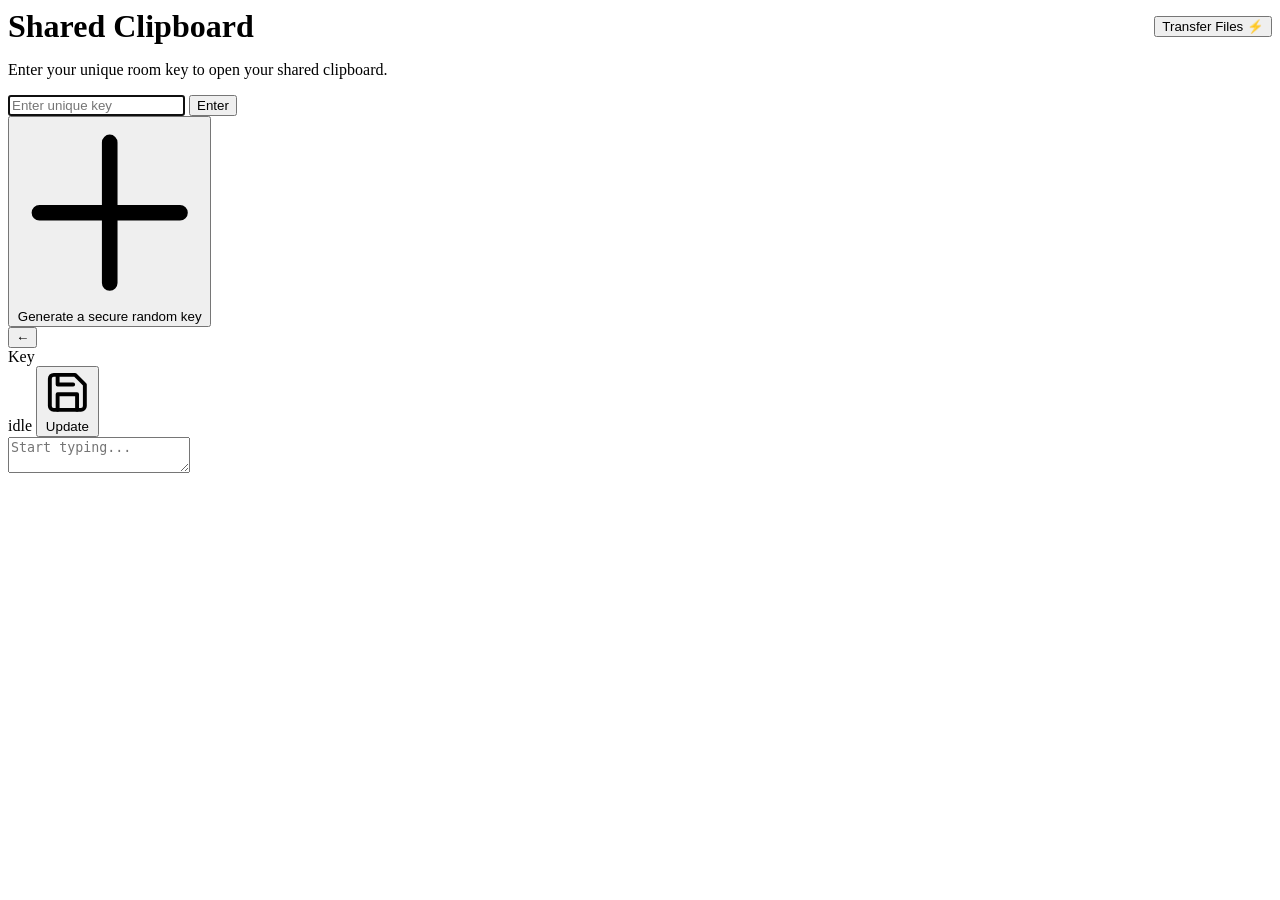
==== commit 72f31689: "Update index.html" ====
--- a/index.html
+++ b/index.html
@@ -1,2197 +1,112 @@
-
-
 <!DOCTYPE html>
 <html lang="en">
 <head>
+  <meta charset="UTF-8">
+  <meta name="viewport" content="width=device-width, initial-scale=1, viewport-fit=cover">
+  <meta name="theme-color" content="#f7f7f8">
 
-<meta charset="UTF-8">
+  <script type="application/ld+json">
+  {
+    "@context": "https://schema.org",
+    "@type": "WebSite",
+    "name": "Kypad",
+    "alternateName": "Kypad",
+    "url": "https://kypad.github.io/kp/"
+  }
+  </script>
 
-<meta
-  name="viewport"
-  content="width=device-width, initial-scale=1, viewport-fit=cover"
->
+  <title>Shared Clipboard</title>
+  <meta name="description" content="Kypad is a technology website featuring tools, projects, tutorials and useful resources.">
+  <meta name="robots" content="index, follow">
 
-<meta name="theme-color" content="#f7f7f8">
-
-<title>Shared Clipboard</title>
-
-
-<style>
-
-
-:root {
-
-  --primary: #ff6b00;
-  --primary-hover: #e95f00;
-  --primary-soft: rgba(255, 107, 0, 0.10);
-
-  --background: #f5f6f8;
-  --surface: #ffffff;
-
-  --text: #171717;
-  --text-secondary: #6b7280;
-
-  --border: #e5e7eb;
-
-  --shadow-small:
-    0 2px 8px rgba(0,0,0,.04);
-
-  --shadow-medium:
-    0 8px 25px rgba(0,0,0,.06);
-
-  --shadow-large:
-    0 20px 60px rgba(0,0,0,.09);
-
-}
-
-
-
-
-* {
-  box-sizing: border-box;
-}
-
-
-html,
-body {
-
-  margin: 0;
-
-  width: 100%;
-  height: 100%;
-
-  font-family:
-    Inter,
-    -apple-system,
-    BlinkMacSystemFont,
-    "Segoe UI",
-    Roboto,
-    Arial,
-    sans-serif;
-
-  background: var(--background);
-
-  color: var(--text);
-
-}
-
-
-button,
-input,
-textarea {
-
-  font-family: inherit;
-
-}
-
-
-
-#keyScreen {
-
-  position: relative;
-
-  width: 100%;
-
-  min-height: 100vh;
-  min-height: 100dvh;
-
-  display: flex;
-
-  align-items: center;
-  justify-content: center;
-
-  padding: 24px;
-
-  overflow: hidden;
-
-  background:
-
-    radial-gradient(
-      circle at 20% 20%,
-      rgba(255,107,0,.08),
-      transparent 30%
-    ),
-
-    radial-gradient(
-      circle at 80% 80%,
-      rgba(255,150,50,.06),
-      transparent 35%
-    ),
-
-    #f7f7f8;
-
-}
-
-
-/* Background grid */
-
-#keyScreen::before {
-
-  content: "";
-
-  position: absolute;
-
-  inset: 0;
-
-  background-image:
-
-    linear-gradient(
-      rgba(0,0,0,.025) 1px,
-      transparent 1px
-    ),
-
-    linear-gradient(
-      90deg,
-      rgba(0,0,0,.025) 1px,
-      transparent 1px
-    );
-
-  background-size: 35px 35px;
-
-  pointer-events: none;
-
-}
-
-
-
-
-.key-card {
-
-  position: relative;
-
-  z-index: 2;
-
-  width: 100%;
-
-  max-width: 460px;
-
-  padding: 42px;
-
-  background:
-    rgba(255,255,255,.95);
-
-  border:
-    1px solid rgba(0,0,0,.06);
-
-  border-radius: 18px;
-
-  box-shadow:
-    var(--shadow-large);
-
-  backdrop-filter:
-    blur(12px);
-
-  -webkit-backdrop-filter:
-    blur(12px);
-
-  animation:
-    cardEnter .45s ease;
-
-}
-
-
-@keyframes cardEnter {
-
-  from {
-
-    opacity: 0;
-
-    transform:
-      translateY(12px);
-
-  }
-
-  to {
-
-    opacity: 1;
-
-    transform:
-      translateY(0);
-
-  }
-
-}
-
-
-/* Orange accent */
-
-.key-card::before {
-
-  content: "";
-
-  display: block;
-
-  width: 44px;
-
-  height: 5px;
-
-  margin-bottom: 25px;
-
-  background:
-    var(--primary);
-
-  border-radius: 10px;
-
-}
-
-
-
-.key-card h1 {
-
-  margin:
-    0 0 10px;
-
-  font-size:
-    clamp(24px, 4vw, 30px);
-
-  font-weight: 700;
-
-  letter-spacing: -.7px;
-
-}
-
-
-.key-card p {
-
-  margin:
-    0 0 28px;
-
-  color:
-    var(--text-secondary);
-
-  font-size: 14px;
-
-  line-height: 1.6;
-
-}
-
-
-
-.key-input-row {
-
-  width: 100%;
-
-  display: flex;
-
-  gap: 10px;
-
-}
-
-
-
-#keyInput {
-
-  display: block;
-
-  flex: 1;
-
-  width: 100%;
-
-  min-width: 0;
-
-  height: 50px;
-
-  min-height: 50px;
-
-  padding:
-    0 16px;
-
-  border:
-    1px solid #d9dce1;
-
-  border-radius: 9px;
-
-  background:
-    #ffffff;
-
-  color:
-    var(--text);
-
-  font-size: 15px;
-
-  line-height: normal;
-
-  outline: none;
-
-  appearance: none;
-
-  -webkit-appearance: none;
-
-  transition:
-
-    border-color .2s ease,
-    box-shadow .2s ease;
-
-}
-
-
-#keyInput::placeholder {
-
-  color:
-    #aaaeb5;
-
-}
-
-
-#keyInput:hover {
-
-  border-color:
-    #c5c8cd;
-
-}
-
-
-#keyInput:focus {
-
-  border-color:
-    var(--primary);
-
-  box-shadow:
-
-    0 0 0 4px
-    var(--primary-soft);
-
-}
-
-
-
-#enterButton {
-
-  flex-shrink: 0;
-
-  height: 50px;
-
-  min-height: 50px;
-
-  padding:
-    0 23px;
-
-  border: none;
-
-  border-radius: 9px;
-
-  background:
-    var(--primary);
-
-  color:
-    #ffffff;
-
-  font-size: 14px;
-
-  font-weight: 650;
-
-  cursor: pointer;
-
-  box-shadow:
-
-    0 4px 12px
-    rgba(255,107,0,.18);
-
-  transition:
-
-    transform .15s ease,
-    background .15s ease,
-    box-shadow .15s ease;
-
-}
-
-
-#enterButton:hover {
-
-  background:
-    var(--primary-hover);
-
-  transform:
-    translateY(-1px);
-
-  box-shadow:
-
-    0 6px 16px
-    rgba(255,107,0,.23);
-
-}
-
-
-#enterButton:active {
-
-  transform:
-    translateY(0);
-
-}
-
-
-
-.generate-key-link {
-
-  display: inline-flex;
-
-  align-items: center;
-
-  gap: 6px;
-
-  margin-top: 16px;
-
-  padding: 0;
-
-  border: none;
-
-  background: none;
-
-  color: var(--text-secondary);
-
-  font-size: 13px;
-
-  font-weight: 550;
-
-  cursor: pointer;
-
-  text-decoration: underline;
-
-  text-decoration-color: transparent;
-
-  transition:
-
-    color .15s ease,
-    text-decoration-color .15s ease;
-
-}
-
-
-.generate-key-link:hover {
-
-  color: var(--primary);
-
-  text-decoration-color: var(--primary);
-
-}
-
-
-.generate-key-link svg {
-
-  flex-shrink: 0;
-
-  width: 14px;
-
-  height: 14px;
-
-}
-
-
-
-
-#padScreen {
-
-  display: none;
-
-  width: 100%;
-
-  height: 100vh;
-  height: 100dvh;
-
-  overflow: hidden;
-
-  background:
-    var(--background);
-
-}
-
-
-
-
-#topBar {
-
-  position: relative;
-
-  z-index: 10;
-
-  width: 100%;
-
-  height: 76px;
-
-  display: flex;
-
-  align-items: center;
-
-  padding:
-    0 18px 0 8px;
-
-  background:
-    rgba(255,255,255,.96);
-
-  border-bottom:
-    1px solid var(--border);
-
-  box-shadow:
-
-    0 1px 4px
-    rgba(0,0,0,.025);
-
-  backdrop-filter:
-    blur(10px);
-
-  -webkit-backdrop-filter:
-    blur(10px);
-
-}
-
-
-
-
-#backButton {
-
-  flex-shrink: 0;
-
-  width: 48px;
-
-  height: 48px;
-
-  display: flex;
-
-  align-items: center;
-
-  justify-content: center;
-
-  margin-right: 8px;
-
-  border: none;
-
-  border-radius: 50%;
-
-  background:
-    transparent;
-
-  color:
-    #454545;
-
-  font-size: 25px;
-
-  cursor: pointer;
-
-  transition:
-
-    background .15s ease,
-    transform .15s ease;
-
-}
-
-
-#backButton:hover {
-
-  background:
-    #f1f2f4;
-
-  transform:
-    translateX(-2px);
-
-}
-
-
-
-
-#keyDisplayArea {
-
-  flex: 1;
-
-  min-width: 0;
-
-  padding:
-    10px 14px;
-
-}
-
-
-.key-label {
-
-  margin-bottom: 5px;
-
-  color:
-    var(--text-secondary);
-
-  font-size: 11px;
-
-  font-weight: 600;
-
-  letter-spacing: .5px;
-
-  text-transform:
-    uppercase;
-
-}
-
-
-#padName {
-
-  display: block;
-
-  width: 100%;
-
-  padding-bottom: 7px;
-
-  overflow: hidden;
-
-  border-bottom:
-    2px solid var(--primary);
-
-  color:
-    #202020;
-
-  font-size: 15px;
-
-  font-weight: 550;
-
-  white-space: nowrap;
-
-  text-overflow: ellipsis;
-
-}
-
-
-
-/* New dark status pill with glowing dot */
-#status {
-
-  flex-shrink: 0;
-
-  margin:
-    0 16px;
-
-  padding:
-    8px 16px;
-    
-  border-radius:
-    24px;
-    
-  background:
-    #111111;
-    
-  color:
-    #ffffff;
-    
-  font-size: 13px;
-
-  font-weight: 500;
-  
-  display: flex;
-  
-  align-items: center;
-  
-  justify-content: center;
-  
-  gap: 8px;
-  
-  transition:
-    all .2s ease;
-    
-  box-shadow:
-    0 2px 8px rgba(0,0,0,.08);
-
-}
-
-#status::before {
-
-  content: '';
-
-  display: block;
-
-  width: 8px;
-
-  height: 8px;
-
-  border-radius: 50%;
-
-  background: var(--status-color, #a1a1aa);
-
-  box-shadow: 0 0 8px var(--status-color, transparent);
-
-  transition: background 0.3s ease, box-shadow 0.3s ease;
-
-}
-
-
-
-/* Updated save button with rounded pill shape and icon */
-#updateButton {
-
-  flex-shrink: 0;
-
-  height: 46px;
-
-  display: flex;
-
-  align-items: center;
-
-  justify-content: center;
-
-  gap: 8px;
-
-  padding:
-    0 20px;
-
-  border: none;
-
-  border-radius: 12px;
-
-  background:
-    var(--primary);
-
-  color:
-    #ffffff;
-
-  font-size: 14px;
-
-  font-weight: 650;
-
-  cursor: pointer;
-
-  box-shadow:
-
-    0 4px 12px
-    rgba(255,107,0,.17);
-
-  transition:
-
-    background .15s ease,
-    transform .15s ease,
-    box-shadow .15s ease;
-
-}
-
-
-#updateButton:hover {
-
-  background:
-    var(--primary-hover);
-
-  transform:
-    translateY(-1px);
-
-  box-shadow:
-
-    0 6px 15px
-    rgba(255,107,0,.22);
-
-}
-
-
-#updateButton:active {
-
-  transform:
-    translateY(0);
-
-}
-
-#updateButton svg {
-
-  width: 18px;
-  
-  height: 18px;
-  
-}
-
-
-
-#editorArea {
-
-  width: 100%;
-
-  height:
-    calc(100vh - 76px);
-
-  height:
-    calc(100dvh - 76px);
-
-  padding:
-
-    clamp(16px, 3vw, 32px)
-
-    clamp(12px, 4vw, 40px)
-
-    50px;
-
-  overflow: auto;
-
-  background:
-
-    linear-gradient(
-      180deg,
-      #f5f6f7,
-      #f1f2f4
-    );
-
-  scrollbar-width:
-    thin;
-
-  scrollbar-color:
-    #c8c8c8 transparent;
-
-}
-
-
-#editorArea::-webkit-scrollbar {
-
-  width: 8px;
-
-}
-
-
-#editorArea::-webkit-scrollbar-track {
-
-  background:
-    transparent;
-
-}
-
-
-#editorArea::-webkit-scrollbar-thumb {
-
-  background:
-    #c8c8c8;
-
-  border-radius:
-    10px;
-
-}
-
-
-
-
-#paper {
-
-  width: 100%;
-
-  max-width: 850px;
-
-  min-height:
-    calc(100vh - 140px);
-
-  min-height:
-    calc(100dvh - 140px);
-
-  margin:
-    0 auto;
-
-  overflow: hidden;
-
-  background:
-    #ffffff;
-
-  border:
-    1px solid rgba(0,0,0,.06);
-
-  border-radius:
-    7px;
-
-  box-shadow:
-    var(--shadow-medium);
-
-  transition:
-    box-shadow .2s ease;
-
-}
-
-
-#paper:focus-within {
-
-  box-shadow:
-
-    0 12px 35px
-    rgba(0,0,0,.08);
-
-}
-
-
-
-#pad {
-
-  display: block;
-
-  width: 100%;
-
-  min-height:
-    calc(100vh - 140px);
-
-  min-height:
-    calc(100dvh - 140px);
-
-  padding:
-    clamp(22px, 4vw, 40px);
-
-  border: none;
-
-  outline: none;
-
-  resize: none;
-
-  background:
-    transparent;
-
-  color:
-    #202124;
-
-  font-family:
-
-    "SFMono-Regular",
-    Consolas,
-    "Liberation Mono",
-    Menlo,
-    monospace;
-
-  font-size:
-    clamp(14px, 1.3vw, 16px);
-
-  line-height: 1.7;
-
-  tab-size: 4;
-
-  caret-color:
-    var(--primary);
-
-}
-
-
-#pad::placeholder {
-
-  color:
-    #b0b3b8;
-
-}
-
-
-
-
-@media (max-width: 900px) {
-
-  #editorArea {
-
-    padding:
-      20px 18px 35px;
-
-  }
-
-}
-
-
-
-
-@media (max-width: 600px) {
-
-
-
-
-  #keyScreen {
-
-    padding:
-      18px;
-
-  }
-
-
-  .key-card {
-
-    width: 100%;
-
-    max-width: 100%;
-
-    padding:
-      34px 26px;
-
-    border-radius:
-      18px;
-
-  }
-
-
-  .key-card::before {
-
-    width: 52px;
-
-    height: 5px;
-
-    margin-bottom:
-      24px;
-
-  }
-
-
-  .key-card h1 {
-
-    margin-bottom:
-      12px;
-
-    font-size:
-      27px;
-
-    line-height:
-      1.2;
-
-  }
-
-
-  .key-card p {
-
-    margin-bottom:
-      27px;
-
-    font-size:
-      15px;
-
-    line-height:
-      1.6;
-
-  }
-
-
-
-
-  .key-input-row {
-
-    width: 100%;
-
-    display: flex;
-
-    flex-direction:
-      column;
-
-    gap:
-      13px;
-
-  }
-
-
-
-
-  #keyInput {
-
-    display: block;
-
-    flex: none;
-
-    width: 100% !important;
-
-    min-width: 100%;
-
-    height: 58px !important;
-
-    min-height: 58px !important;
-
-    max-height: 58px;
-
-    padding:
-      0 18px;
-
-    border:
-      1.5px solid #d7d9dd;
-
-    border-radius:
-      12px;
-
-    background:
-      #ffffff;
-
-    font-size:
-      16px;
-
-    line-height:
-      58px;
-
-    appearance:
-      none;
-
-    -webkit-appearance:
-      none;
-
-  }
-
-
-  #keyInput::placeholder {
-
-    color:
-      #a9adb3;
-
-    font-size:
-      16px;
-
-  }
-
-
-  #keyInput:focus {
-
-    border-color:
-      var(--primary);
-
-    box-shadow:
-
-      0 0 0 4px
-      rgba(255,107,0,.10);
-
-  }
-
-
-
-
-  #enterButton {
-
-    display: block;
-
-    width: 100%;
-
-    height:
-      58px;
-
-    min-height:
-      58px;
-
-    padding:
-      0 20px;
-
-    border-radius:
-      12px;
-
-    font-size:
-      16px;
-
-    font-weight:
-      650;
-
-    box-shadow:
-
-      0 6px 16px
-      rgba(255,107,0,.20);
-
-  }
-
-
-
-
-  #topBar {
-
-    height:
-      68px;
-
-    padding:
-      0 8px 0 3px;
-
-  }
-
-
-  #backButton {
-
-    width:
-      42px;
-
-    height:
-      42px;
-
-    margin-right:
-      2px;
-
-    font-size:
-      23px;
-
-  }
-
-
-  #keyDisplayArea {
-
-    padding:
-      8px 7px;
-
-  }
-
-
-  .key-label {
-
-    margin-bottom:
-      3px;
-
-    font-size:
-      9px;
-
-  }
-
-
-  #padName {
-
-    padding-bottom:
-      5px;
-
-    font-size:
-      13px;
-
-  }
-
-
-  /* Hide status on small screen */
-
-  #status {
-
-    display:
-      none;
-
-  }
-
-
-  /* =====================
-     UPDATE BUTTON
-  ===================== */
-
-  #updateButton {
-
-    height:
-      42px;
-
-    padding:
-      0 14px;
-
-    margin-left:
-      7px;
-
-    border-radius:
-      10px;
-
-    font-size:
-      13px;
-
-  }
-
-  #updateButton svg {
-
-    width: 16px;
-    
-    height: 16px;
-
-  }
-
-
-  /* =====================
-     EDITOR
-  ===================== */
-
-  #editorArea {
-
-    height:
-      calc(100vh - 68px);
-
-    height:
-      calc(100dvh - 68px);
-
-    padding:
-      10px;
-
-  }
-
-
-  #paper {
-
-    min-height:
-      calc(100vh - 88px);
-
-    min-height:
-      calc(100dvh - 88px);
-
-    border-radius:
-      6px;
-
-    box-shadow:
-
-      0 2px 8px
-      rgba(0,0,0,.05);
-
-  }
-
-
-  #pad {
-
-    min-height:
-      calc(100vh - 88px);
-
-    min-height:
-      calc(100dvh - 88px);
-
-    padding:
-      20px 17px;
-
-    font-size:
-      14px;
-
-    line-height:
-      1.65;
-
-  }
-
-}
-
-
-/* =========================================================
-   VERY SMALL PHONES
-========================================================= */
-
-@media (max-width: 380px) {
-
-  #keyScreen {
-
-    padding:
-      12px;
-
-  }
-
-
-  .key-card {
-
-    padding:
-      28px 20px;
-
-  }
-
-
-  .key-card h1 {
-
-    font-size:
-      24px;
-
-  }
-
-
-  #topBar {
-
-    padding-right:
-      5px;
-
-  }
-
-
-  #backButton {
-
-    width:
-      38px;
-
-  }
-
-
-  #updateButton {
-
-    padding:
-      0 10px;
-
-    gap:
-      6px;
-
-    font-size:
-      12px;
-
-  }
-  
-  #updateButton svg {
-  
-    width: 14px;
-    
-    height: 14px;
-    
-  }
-
-
-  #pad {
-
-    padding:
-      17px 14px;
-
-  }
-
-}
-
-
-/* =========================================================
-   LARGE DESKTOP / 2K / 4K
-========================================================= */
-
-@media (min-width: 1600px) {
-
-  #paper {
-
-    max-width:
-      950px;
-
-  }
-
-
-  #pad {
-
-    font-size:
-      16px;
-
-  }
-
-
-  .key-card {
-
-    max-width:
-      490px;
-
-  }
-
-}
-
-
-/* =========================================================
-   LANDSCAPE PHONES
-========================================================= */
-
-@media
-(max-height: 500px)
-and
-(orientation: landscape) {
-
-  #keyScreen {
-
-    align-items:
-      flex-start;
-
-    overflow-y:
-      auto;
-
-    padding-top:
-      25px;
-
-    padding-bottom:
-      25px;
-
-  }
-
-
-  .key-card {
-
-    padding:
-      24px;
-
-  }
-
-
-  .key-card::before {
-
-    margin-bottom:
-      14px;
-
-  }
-
-
-  .key-card p {
-
-    margin-bottom:
-      15px;
-
-  }
-
-}
-
-
-/* =========================================================
-   ACCESSIBILITY
-========================================================= */
-
-@media (prefers-reduced-motion: reduce) {
-
-  *,
-  *::before,
-  *::after {
-
-    animation-duration:
-      .01ms !important;
-
-    animation-iteration-count:
-      1 !important;
-
-    transition-duration:
-      .01ms !important;
-
-  }
-
-}
-
-</style>
-
+  <!-- External Stylesheet -->
+  <link rel="stylesheet" href="css/style.css">
 </head>
-
 
 <body>
 
+  <!-- =====================================================
+       SCREEN 1: KEY SELECTION
+  ====================================================== -->
+  <div id="keyScreen">
+    <div class="key-card">
+      <div style="display: flex; justify-content: space-between; align-items: center; margin-bottom: 10px;">
+        <h1 style="margin: 0;">Shared Clipboard</h1>
+        <button id="transferButton" class="transfer-btn" onclick="startFileTransfer()">
+          Transfer Files ⚡
+        </button>
+      </div>
 
-<!-- =====================================================
-     SCREEN 1
-====================================================== -->
+      <p>Enter your unique room key to open your shared clipboard.</p>
 
-<div id="keyScreen">
+      <div class="key-input-row">
+        <input
+          id="keyInput"
+          type="text"
+          placeholder="Enter unique key"
+          autocomplete="off"
+          autocapitalize="off"
+          spellcheck="false"
+          autofocus
+        >
 
-  <div class="key-card">
+        <button id="enterButton" type="button">
+          Enter
+        </button>
+      </div>
 
+      <button id="generateKeyButton" type="button" class="generate-key-link">
+        <svg viewBox="0 0 24 24" fill="none" stroke="currentColor" stroke-width="2" stroke-linecap="round" stroke-linejoin="round">
+          <path d="M12 3v18M3 12h18"></path>
+        </svg>
+        Generate a secure random key
+      </button>
+    </div>
+  </div>
 
-    <div style="display: flex; justify-content: space-between; align-items: center; margin-bottom: 10px;">
-    <h1 style="margin: 0;">
-      Shared Clipboard
-    </h1>
-    <button class="transfer-btn" onclick="startFileTransfer()">
-      Transfer Files ⚡
-    </button>
-</div>
-
-
-    <p>
-      Enter your unique room key to open your shared clipboard.
-    </p>
-
-
-    <div class="key-input-row">
-
-
-      <input
-        id="keyInput"
-        type="text"
-        placeholder="Enter unique key"
-        autocomplete="off"
-        autocapitalize="off"
-        spellcheck="false"
-        autofocus
-      >
-
-
-      <button
-        id="enterButton"
-        type="button"
-      >
-        Enter
+  <!-- =====================================================
+       SCREEN 2: REAL-TIME PAD
+  ====================================================== -->
+  <div id="padScreen">
+    <!-- HEADER -->
+    <div id="topBar">
+      <button id="backButton" type="button" aria-label="Go back" title="Back">
+        ←
       </button>
 
+      <div id="keyDisplayArea">
+        <div class="key-label">Key</div>
+        <span id="padName"></span>
+      </div>
 
+      <span id="status">idle</span>
+
+      <button id="updateButton" type="button">
+        <svg viewBox="0 0 24 24" fill="none" stroke="currentColor" stroke-width="2" stroke-linecap="round" stroke-linejoin="round">
+          <path d="M19 21H5a2 2 0 0 1-2-2V5a2 2 0 0 1 2-2h11l5 5v11a2 2 0 0 1-2 2z"></path>
+          <polyline points="17 21 17 13 7 13 7 21"></polyline>
+          <polyline points="7 3 7 8 15 8"></polyline>
+        </svg>
+        <span>Update</span>
+      </button>
     </div>
 
-
-    <button
-      id="generateKeyButton"
-      type="button"
-      class="generate-key-link"
-    >
-      <svg viewBox="0 0 24 24" fill="none" stroke="currentColor" stroke-width="2" stroke-linecap="round" stroke-linejoin="round">
-        <path d="M12 3v18M3 12h18"></path>
-      </svg>
-      Generate a secure random key
-    </button>
-
-
+    <!-- EDITOR -->
+    <div id="editorArea">
+      <div id="paper">
+        <textarea
+          id="pad"
+          spellcheck="false"
+          placeholder="Start typing..."
+        ></textarea>
+      </div>
+    </div>
   </div>
 
-</div>
-
-
-
-<!-- =====================================================
-     SCREEN 2
-====================================================== -->
-
-<div id="padScreen">
-
-
-  <!-- HEADER -->
-
-  <div id="topBar">
-
-
-    <button
-      id="backButton"
-      type="button"
-      aria-label="Go back"
-      title="Back"
-    >
-      ←
-    </button>
-
-
-    <div id="keyDisplayArea">
-
-
-      <div class="key-label">
-        Key
-      </div>
-
-
-      <span id="padName"></span>
-
-
-    </div>
-
-
-    <span id="status">
-      idle
-    </span>
-
-
-    <button
-      id="updateButton"
-      type="button"
-    >
-
-      <svg viewBox="0 0 24 24" fill="none" stroke="currentColor" stroke-width="2" stroke-linecap="round" stroke-linejoin="round">
-        <path d="M19 21H5a2 2 0 0 1-2-2V5a2 2 0 0 1 2-2h11l5 5v11a2 2 0 0 1-2 2z"></path>
-        <polyline points="17 21 17 13 7 13 7 21"></polyline>
-        <polyline points="7 3 7 8 15 8"></polyline>
-      </svg>
-
-      <span>
-        Update
-      </span>
-
-
-    </button>
-
-
-  </div>
-
-
-
-  <!-- EDITOR -->
-
-  <div id="editorArea">
-
-
-    <div id="paper">
-
-
-      <textarea
-        id="pad"
-        spellcheck="false"
-        placeholder="Start typing..."
-      ></textarea>
-
-
-    </div>
-
-
-  </div>
-
-
-</div>
-
-
-
-<script>
-
-
-function updateStatus(text) {
-
-  status.textContent = text;
-  
-  let color = '#a1a1aa';
-  
-  if (text === 'ready' || text === 'saved') color = '#10b981'; // Green dot for ready
-  else if (text === 'saving...') color = '#3b82f6';
-  else if (text === 'unsaved') color = 'var(--primary)'; // Orange for unsaved
-  else if (text.includes('error') || text === 'disconnected') color = '#ef4444';
-  
-  status.style.setProperty('--status-color', color);
-  
-}
-
-
-function getApiHost() {
-
-  return atob(
-
-    "Y2hhdC1zZXJ2ZXIuc2t5YmFzZW9majIud29ya2Vycy5kZXY="
-
-  );
-
-}
-
-
-
-function generateSecureKey(length = 22) {
-
-  const charset =
-    "ABCDEFGHIJKLMNOPQRSTUVWXYZabcdefghijklmnopqrstuvwxyz0123456789";
-
-  const bytes =
-    new Uint8Array(length);
-
-  crypto.getRandomValues(bytes);
-
-  return Array.from(
-
-    bytes,
-
-    b => charset[b % charset.length]
-
-  ).join("");
-
-}
-
-
-
-
-let ws;
-
-let room;
-
-let suppress = false;
-
-
-
-const keyInput =
-  document.getElementById("keyInput");
-
-
-const keyScreen =
-  document.getElementById("keyScreen");
-
-
-const padScreen =
-  document.getElementById("padScreen");
-
-
-const pad =
-  document.getElementById("pad");
-
-
-const status =
-  document.getElementById("status");
-
-
-const padName =
-  document.getElementById("padName");
-
-
-const enterButton =
-  document.getElementById("enterButton");
-
-
-const updateButton =
-  document.getElementById("updateButton");
-
-
-const backButton =
-  document.getElementById("backButton");
-
-
-const generateKeyButton =
-  document.getElementById("generateKeyButton");
-
-
-
-
-async function openPad() {
-
-
-  room =
-    keyInput.value.trim();
-
-
-  if (!room) {
-
-    keyInput.focus();
-
-    return;
-
-  }
-
-
-  /* Switch screens */
-
-  keyScreen.style.display =
-    "none";
-
-
-  padScreen.style.display =
-    "block";
-
-
-  /* Display key */
-
-  padName.textContent =
-    room;
-
-
-  updateStatus("loading...");
-
-
-  const apiHost =
-    getApiHost();
-
-
-
-
-  try {
-
-
-    const res =
-      await fetch(
-
-        `https://${apiHost}/history?room=${encodeURIComponent(room)}`
-
-      );
-
-
-    const history =
-      await res.json();
-
-
-    pad.value =
-
-      history.length
-
-        ? (
-            history[
-              history.length - 1
-            ].text || ""
-          )
-
-        : "";
-
-
-  }
-
-  catch (error) {
-
-
-    pad.value = "";
-
-
-  }
-
-
-
-
-
-  ws =
-    new WebSocket(
-
-      `wss://${apiHost}/?room=${encodeURIComponent(room)}`
-
-    );
-
-
-
-  ws.onopen =
-    () => {
-
-
-      updateStatus("ready");
-
-
-    };
-
-
-
-  ws.onmessage =
-    e => {
-
-
-      try {
-
-
-        const m =
-          JSON.parse(e.data);
-
-
-        if (
-          typeof m.text !== "string"
-        ) {
-
-          return;
-
-        }
-
-
-        suppress =
-          true;
-
-
-        pad.value =
-          m.text;
-
-
-        updateStatus("saved");
-
-
-      }
-
-      catch (error) {
-
-        console.error(
-          "Invalid WebSocket message:",
-          error
-        );
-
-      }
-
-
-    };
-
-
-
-  ws.onerror =
-    () => {
-
-
-      updateStatus("connection error");
-
-
-    };
-
-
-
-  ws.onclose =
-    () => {
-
-
-      updateStatus("disconnected");
-
-
-    };
-
-
-  pad.focus();
-
-
-}
-
-
-
-/* =========================================================
-   ENTER BUTTON
-========================================================= */
-
-enterButton.addEventListener(
-
-  "click",
-
-  openPad
-
-);
-
-
-
-/* =========================================================
-   GENERATE KEY BUTTON
-========================================================= */
-
-generateKeyButton.addEventListener(
-
-  "click",
-
-  () => {
-
-
-    keyInput.value =
-      generateSecureKey();
-
-
-    keyInput.focus();
-
-
-  }
-
-);
-
-
-
-/* =========================================================
-   PRESS ENTER TO OPEN
-========================================================= */
-
-keyInput.addEventListener(
-
-  "keydown",
-
-  e => {
-
-
-    if (
-      e.key === "Enter"
-    ) {
-
-
-      e.preventDefault();
-
-
-      openPad();
-
-
-    }
-
-
-  }
-
-);
-
-
-
-/* =========================================================
-   DETECT CHANGES
-========================================================= */
-
-pad.addEventListener(
-
-  "input",
-
-  () => {
-
-
-    if (suppress) {
-
-
-      suppress =
-        false;
-
-
-      return;
-
-
-    }
-
-
-    updateStatus("unsaved");
-
-
-  }
-
-);
-
-
-
-/* =========================================================
-   UPDATE / SAVE
-========================================================= */
-
-updateButton.addEventListener(
-
-  "click",
-
-  () => {
-
-
-    if (
-      !ws ||
-      ws.readyState !== WebSocket.OPEN
-    ) {
-
-
-      updateStatus("not connected");
-
-
-      return;
-
-
-    }
-
-
-    updateStatus("saving...");
-
-
-    ws.send(
-
-      JSON.stringify({
-
-        user:
-          "__pad__",
-
-        text:
-          pad.value,
-
-        time:
-          Date.now()
-
-      })
-
-    );
-
-
-    updateStatus("saved");
-
-
-  }
-
-);
-
-
-
-/* =========================================================
-   BACK BUTTON
-========================================================= */
-
-backButton.addEventListener(
-
-  "click",
-
-  () => {
-
-
-    if (ws) {
-
-
-      ws.close();
-
-
-      ws =
-        null;
-
-
-    }
-
-
-    padScreen.style.display =
-      "none";
-
-
-    keyScreen.style.display =
-      "flex";
-
-
-    updateStatus("idle");
-
-
-    keyInput.focus();
-
-
-  }
-
-);
-
-</script>
-
-
-
-<style>
-.transfer-btn {
-    border: none;
-    background: linear-gradient(135deg, var(--primary), #ff8a00);
-    color: white;
-    padding: 8px 18px;
-    border-radius: 8px;
-    font-size: 13px;
-    font-weight: 700;
-    cursor: pointer;
-    box-shadow: 0 4px 15px rgba(255, 107, 0, 0.3);
-    transition: transform 0.2s, box-shadow 0.2s;
-    white-space: nowrap;
-    margin-left: 10px;
-}
-.transfer-btn:hover {
-    transform: translateY(-2px);
-    box-shadow: 0 6px 20px rgba(255, 107, 0, 0.4);
-}
-@media (max-width: 450px) {
-    .transfer-btn {
-        padding: 6px 12px;
-        font-size: 11px;
-    }
-}
-</style>
-<script>
-function startFileTransfer() {
-    alert("NOTE: Please make sure both the devices are connected to same network before starting File Transfer");
-    const html = decodeURIComponent("%0A%3C%21DOCTYPE%20html%3E%0A%3Chtml%20lang%3D%22en%22%3E%0A%3Chead%3E%0A%3Cmeta%20charset%3D%22UTF-8%22%3E%0A%3Cmeta%20name%3D%22viewport%22%20content%3D%22width%3Ddevice-width%2C%20initial-scale%3D1.0%22%3E%0A%0A%3Ctitle%3EQuickDrop%20-%20P2P%20File%20Sharing%3C/title%3E%0A%0A%3Cstyle%3E%0A%2A%7B%0A%20%20%20%20box-sizing%3Aborder-box%3B%0A%7D%0A%0A%3Aroot%7B%0A%20%20%20%20--bg%3A%23070a12%3B%0A%20%20%20%20--panel%3A%23101521%3B%0A%20%20%20%20--panel2%3A%230b1019%3B%0A%20%20%20%20--border%3A%23273044%3B%0A%20%20%20%20--text%3A%23f8fafc%3B%0A%20%20%20%20--muted%3A%238d98aa%3B%0A%20%20%20%20--accent%3A%236d5dfc%3B%0A%20%20%20%20--accent2%3A%238b5cf6%3B%0A%20%20%20%20--green%3A%2322c55e%3B%0A%20%20%20%20--red%3A%23ef4444%3B%0A%20%20%20%20--yellow%3A%23f59e0b%3B%0A%7D%0A%0Ahtml%2C%0Abody%7B%0A%20%20%20%20margin%3A0%3B%0A%20%20%20%20padding%3A0%3B%0A%20%20%20%20min-height%3A100%25%3B%0A%7D%0A%0Abody%7B%0A%20%20%20%20min-height%3A100vh%3B%0A%20%20%20%20padding%3A20px%3B%0A%0A%20%20%20%20font-family%3A%0A%20%20%20%20%20%20%20%20Inter%2C%0A%20%20%20%20%20%20%20%20system-ui%2C%0A%20%20%20%20%20%20%20%20-apple-system%2C%0A%20%20%20%20%20%20%20%20BlinkMacSystemFont%2C%0A%20%20%20%20%20%20%20%20%22Segoe%20UI%22%2C%0A%20%20%20%20%20%20%20%20sans-serif%3B%0A%0A%20%20%20%20color%3Avar%28--text%29%3B%0A%0A%20%20%20%20background%3A%0A%20%20%20%20%20%20%20%20radial-gradient%28%0A%20%20%20%20%20%20%20%20%20%20%20%20circle%20at%2015%25%2010%25%2C%0A%20%20%20%20%20%20%20%20%20%20%20%20rgba%28109%2C93%2C252%2C.17%29%2C%0A%20%20%20%20%20%20%20%20%20%20%20%20transparent%2030%25%0A%20%20%20%20%20%20%20%20%29%2C%0A%20%20%20%20%20%20%20%20radial-gradient%28%0A%20%20%20%20%20%20%20%20%20%20%20%20circle%20at%2085%25%2020%25%2C%0A%20%20%20%20%20%20%20%20%20%20%20%20rgba%28139%2C92%2C246%2C.12%29%2C%0A%20%20%20%20%20%20%20%20%20%20%20%20transparent%2030%25%0A%20%20%20%20%20%20%20%20%29%2C%0A%20%20%20%20%20%20%20%20var%28--bg%29%3B%0A%0A%20%20%20%20display%3Aflex%3B%0A%20%20%20%20justify-content%3Acenter%3B%0A%20%20%20%20align-items%3Acenter%3B%0A%7D%0A%0A.container%7B%0A%20%20%20%20width%3A100%25%3B%0A%20%20%20%20max-width%3A900px%3B%0A%7D%0A%0A.header%7B%0A%20%20%20%20text-align%3Acenter%3B%0A%20%20%20%20margin-bottom%3A22px%3B%0A%7D%0A%0A.logo%7B%0A%20%20%20%20width%3A56px%3B%0A%20%20%20%20height%3A56px%3B%0A%0A%20%20%20%20margin%3A0%20auto%2012px%3B%0A%0A%20%20%20%20border-radius%3A17px%3B%0A%0A%20%20%20%20display%3Aflex%3B%0A%20%20%20%20align-items%3Acenter%3B%0A%20%20%20%20justify-content%3Acenter%3B%0A%0A%20%20%20%20font-size%3A28px%3B%0A%0A%20%20%20%20background%3A%0A%20%20%20%20%20%20%20%20linear-gradient%28%0A%20%20%20%20%20%20%20%20%20%20%20%20135deg%2C%0A%20%20%20%20%20%20%20%20%20%20%20%20var%28--accent%29%2C%0A%20%20%20%20%20%20%20%20%20%20%20%20var%28--accent2%29%0A%20%20%20%20%20%20%20%20%29%3B%0A%0A%20%20%20%20box-shadow%3A%0A%20%20%20%20%20%20%20%200%2015px%2045px%0A%20%20%20%20%20%20%20%20rgba%28109%2C93%2C252%2C.28%29%3B%0A%7D%0A%0Ah1%7B%0A%20%20%20%20margin%3A0%3B%0A%0A%20%20%20%20font-size%3A32px%3B%0A%0A%20%20%20%20letter-spacing%3A-.8px%3B%0A%7D%0A%0A.subtitle%7B%0A%20%20%20%20margin-top%3A7px%3B%0A%0A%20%20%20%20color%3Avar%28--muted%29%3B%0A%0A%20%20%20%20font-size%3A14px%3B%0A%7D%0A%0A.card%7B%0A%20%20%20%20background%3A%0A%20%20%20%20%20%20%20%20rgba%2816%2C21%2C33%2C.92%29%3B%0A%0A%20%20%20%20border%3A%0A%20%20%20%20%20%20%20%201px%20solid%20var%28--border%29%3B%0A%0A%20%20%20%20border-radius%3A24px%3B%0A%0A%20%20%20%20padding%3A24px%3B%0A%0A%20%20%20%20box-shadow%3A%0A%20%20%20%20%20%20%20%200%2025px%2080px%0A%20%20%20%20%20%20%20%20rgba%280%2C0%2C0%2C.38%29%3B%0A%0A%20%20%20%20backdrop-filter%3Ablur%2818px%29%3B%0A%7D%0A%0A.hidden%7B%0A%20%20%20%20display%3Anone%20%21important%3B%0A%7D%0A%0A.title%7B%0A%20%20%20%20font-size%3A15px%3B%0A%20%20%20%20font-weight%3A800%3B%0A%0A%20%20%20%20margin-bottom%3A10px%3B%0A%7D%0A%0A.label%7B%0A%20%20%20%20display%3Ablock%3B%0A%0A%20%20%20%20margin-bottom%3A7px%3B%0A%0A%20%20%20%20color%3A%23bcc5d4%3B%0A%0A%20%20%20%20font-size%3A13px%3B%0A%7D%0A%0A.input%7B%0A%20%20%20%20width%3A100%25%3B%0A%0A%20%20%20%20padding%3A14px%3B%0A%0A%20%20%20%20border-radius%3A13px%3B%0A%0A%20%20%20%20border%3A%0A%20%20%20%20%20%20%20%201px%20solid%20var%28--border%29%3B%0A%0A%20%20%20%20outline%3Anone%3B%0A%0A%20%20%20%20background%3A%23090e18%3B%0A%0A%20%20%20%20color%3Avar%28--text%29%3B%0A%0A%20%20%20%20font-size%3A17px%3B%0A%0A%20%20%20%20letter-spacing%3A2px%3B%0A%0A%20%20%20%20text-transform%3Auppercase%3B%0A%7D%0A%0A.input%3Afocus%7B%0A%20%20%20%20border-color%3Avar%28--accent%29%3B%0A%0A%20%20%20%20box-shadow%3A%0A%20%20%20%20%20%20%20%200%200%200%203px%0A%20%20%20%20%20%20%20%20rgba%28109%2C93%2C252%2C.14%29%3B%0A%7D%0A%0A.row%7B%0A%20%20%20%20display%3Agrid%3B%0A%0A%20%20%20%20grid-template-columns%3A%0A%20%20%20%20%20%20%20%201fr%201fr%3B%0A%0A%20%20%20%20gap%3A12px%3B%0A%7D%0A%0Abutton%7B%0A%20%20%20%20font%3Ainherit%3B%0A%20%20%20%20cursor%3Apointer%3B%0A%7D%0A%0A.btn%7B%0A%20%20%20%20width%3A100%25%3B%0A%0A%20%20%20%20border%3A0%3B%0A%0A%20%20%20%20padding%3A14px%2016px%3B%0A%0A%20%20%20%20border-radius%3A13px%3B%0A%0A%20%20%20%20font-weight%3A800%3B%0A%0A%20%20%20%20transition%3A.15s%3B%0A%7D%0A%0A.btn%3Ahover%7B%0A%20%20%20%20transform%3AtranslateY%28-1px%29%3B%0A%7D%0A%0A.primary%7B%0A%20%20%20%20color%3Awhite%3B%0A%0A%20%20%20%20background%3A%0A%20%20%20%20%20%20%20%20linear-gradient%28%0A%20%20%20%20%20%20%20%20%20%20%20%20135deg%2C%0A%20%20%20%20%20%20%20%20%20%20%20%20var%28--accent%29%2C%0A%20%20%20%20%20%20%20%20%20%20%20%20var%28--accent2%29%0A%20%20%20%20%20%20%20%20%29%3B%0A%7D%0A%0A.secondary%7B%0A%20%20%20%20color%3A%23dce2ed%3B%0A%0A%20%20%20%20background%3A%23182131%3B%0A%0A%20%20%20%20border%3A%0A%20%20%20%20%20%20%20%201px%20solid%20var%28--border%29%3B%0A%7D%0A%0A.danger%7B%0A%20%20%20%20color%3A%23ff9d9d%3B%0A%0A%20%20%20%20background%3A%0A%20%20%20%20%20%20%20%20rgba%28239%2C68%2C68%2C.10%29%3B%0A%0A%20%20%20%20border%3A%0A%20%20%20%20%20%20%20%201px%20solid%0A%20%20%20%20%20%20%20%20rgba%28239%2C68%2C68%2C.24%29%3B%0A%7D%0A%0A.notice%7B%0A%20%20%20%20margin-top%3A15px%3B%0A%0A%20%20%20%20padding%3A12px%3B%0A%0A%20%20%20%20border-radius%3A14px%3B%0A%0A%20%20%20%20background%3A%0A%20%20%20%20%20%20%20%20rgba%28109%2C93%2C252%2C.07%29%3B%0A%0A%20%20%20%20border%3A%0A%20%20%20%20%20%20%20%201px%20solid%0A%20%20%20%20%20%20%20%20rgba%28109%2C93%2C252%2C.18%29%3B%0A%0A%20%20%20%20color%3A%23bdc2ff%3B%0A%0A%20%20%20%20font-size%3A12px%3B%0A%0A%20%20%20%20line-height%3A1.5%3B%0A%7D%0A%0A.room%7B%0A%20%20%20%20display%3Aflex%3B%0A%0A%20%20%20%20align-items%3Acenter%3B%0A%20%20%20%20justify-content%3Aspace-between%3B%0A%0A%20%20%20%20gap%3A15px%3B%0A%0A%20%20%20%20padding%3A17px%3B%0A%0A%20%20%20%20margin-bottom%3A17px%3B%0A%0A%20%20%20%20background%3Avar%28--panel2%29%3B%0A%0A%20%20%20%20border%3A%0A%20%20%20%20%20%20%20%201px%20solid%20var%28--border%29%3B%0A%0A%20%20%20%20border-radius%3A16px%3B%0A%7D%0A%0A.roomLabel%7B%0A%20%20%20%20color%3A%23778297%3B%0A%0A%20%20%20%20font-size%3A11px%3B%0A%0A%20%20%20%20margin-bottom%3A5px%3B%0A%7D%0A%0A.roomCode%7B%0A%20%20%20%20font-size%3A25px%3B%0A%0A%20%20%20%20font-weight%3A900%3B%0A%0A%20%20%20%20letter-spacing%3A5px%3B%0A%7D%0A%0A.copy%7B%0A%20%20%20%20width%3Aauto%3B%0A%0A%20%20%20%20padding%3A9px%2015px%3B%0A%0A%20%20%20%20font-size%3A13px%3B%0A%7D%0A%0A.status%7B%0A%20%20%20%20display%3Aflex%3B%0A%0A%20%20%20%20align-items%3Acenter%3B%0A%0A%20%20%20%20gap%3A9px%3B%0A%0A%20%20%20%20margin-bottom%3A18px%3B%0A%0A%20%20%20%20color%3Avar%28--muted%29%3B%0A%0A%20%20%20%20font-size%3A14px%3B%0A%7D%0A%0A.dot%7B%0A%20%20%20%20width%3A9px%3B%0A%20%20%20%20height%3A9px%3B%0A%0A%20%20%20%20border-radius%3A50%25%3B%0A%0A%20%20%20%20background%3A%23667085%3B%0A%0A%20%20%20%20flex%3Anone%3B%0A%7D%0A%0A.dot.connected%7B%0A%20%20%20%20background%3Avar%28--green%29%3B%0A%0A%20%20%20%20box-shadow%3A%0A%20%20%20%20%20%20%20%200%200%2014px%0A%20%20%20%20%20%20%20%20rgba%2834%2C197%2C94%2C.7%29%3B%0A%7D%0A%0A.dot.waiting%7B%0A%20%20%20%20background%3Avar%28--yellow%29%3B%0A%0A%20%20%20%20box-shadow%3A%0A%20%20%20%20%20%20%20%200%200%2012px%0A%20%20%20%20%20%20%20%20rgba%28245%2C158%2C11%2C.5%29%3B%0A%7D%0A%0A.dot.error%7B%0A%20%20%20%20background%3Avar%28--red%29%3B%0A%0A%20%20%20%20box-shadow%3A%0A%20%20%20%20%20%20%20%200%200%2012px%0A%20%20%20%20%20%20%20%20rgba%28239%2C68%2C68%2C.5%29%3B%0A%7D%0A%0A.drop%7B%0A%20%20%20%20min-height%3A220px%3B%0A%0A%20%20%20%20border%3A%0A%20%20%20%20%20%20%20%202px%20dashed%20%23303b52%3B%0A%0A%20%20%20%20border-radius%3A20px%3B%0A%0A%20%20%20%20display%3Aflex%3B%0A%0A%20%20%20%20align-items%3Acenter%3B%0A%20%20%20%20justify-content%3Acenter%3B%0A%0A%20%20%20%20text-align%3Acenter%3B%0A%0A%20%20%20%20cursor%3Apointer%3B%0A%0A%20%20%20%20transition%3A.2s%3B%0A%7D%0A%0A.drop%3Ahover%2C%0A.drop.drag%7B%0A%20%20%20%20border-color%3Avar%28--accent%29%3B%0A%0A%20%20%20%20background%3A%0A%20%20%20%20%20%20%20%20rgba%28109%2C93%2C252%2C.06%29%3B%0A%7D%0A%0A.drop.disabled%7B%0A%20%20%20%20opacity%3A.55%3B%0A%0A%20%20%20%20cursor%3Anot-allowed%3B%0A%7D%0A%0A.dropIcon%7B%0A%20%20%20%20font-size%3A42px%3B%0A%0A%20%20%20%20margin-bottom%3A10px%3B%0A%7D%0A%0A.dropTitle%7B%0A%20%20%20%20font-size%3A18px%3B%0A%0A%20%20%20%20font-weight%3A800%3B%0A%7D%0A%0A.dropText%7B%0A%20%20%20%20color%3Avar%28--muted%29%3B%0A%0A%20%20%20%20margin-top%3A5px%3B%0A%0A%20%20%20%20font-size%3A13px%3B%0A%7D%0A%0A.fileInput%7B%0A%20%20%20%20display%3Anone%3B%0A%7D%0A%0A.section%7B%0A%20%20%20%20margin-top%3A22px%3B%0A%7D%0A%0A.sectionTitle%7B%0A%20%20%20%20font-size%3A14px%3B%0A%0A%20%20%20%20font-weight%3A800%3B%0A%7D%0A%0A.transfer%7B%0A%20%20%20%20margin-top%3A10px%3B%0A%0A%20%20%20%20padding%3A15px%3B%0A%0A%20%20%20%20background%3Avar%28--panel2%29%3B%0A%0A%20%20%20%20border%3A%0A%20%20%20%20%20%20%20%201px%20solid%20var%28--border%29%3B%0A%0A%20%20%20%20border-radius%3A16px%3B%0A%7D%0A%0A.transferTop%7B%0A%20%20%20%20display%3Aflex%3B%0A%0A%20%20%20%20justify-content%3Aspace-between%3B%0A%0A%20%20%20%20gap%3A12px%3B%0A%7D%0A%0A.filename%7B%0A%20%20%20%20font-weight%3A800%3B%0A%0A%20%20%20%20word-break%3Abreak-word%3B%0A%7D%0A%0A.filemeta%7B%0A%20%20%20%20margin-top%3A4px%3B%0A%0A%20%20%20%20color%3Avar%28--muted%29%3B%0A%0A%20%20%20%20font-size%3A12px%3B%0A%7D%0A%0A.progress%7B%0A%20%20%20%20height%3A8px%3B%0A%0A%20%20%20%20margin-top%3A13px%3B%0A%0A%20%20%20%20overflow%3Ahidden%3B%0A%0A%20%20%20%20border-radius%3A50px%3B%0A%0A%20%20%20%20background%3A%231b2434%3B%0A%7D%0A%0A.progressBar%7B%0A%20%20%20%20width%3A0%25%3B%0A%0A%20%20%20%20height%3A100%25%3B%0A%0A%20%20%20%20background%3A%0A%20%20%20%20%20%20%20%20linear-gradient%28%0A%20%20%20%20%20%20%20%20%20%20%20%2090deg%2C%0A%20%20%20%20%20%20%20%20%20%20%20%20var%28--accent%29%2C%0A%20%20%20%20%20%20%20%20%20%20%20%20var%28--accent2%29%0A%20%20%20%20%20%20%20%20%29%3B%0A%0A%20%20%20%20transition%3A%0A%20%20%20%20%20%20%20%20width%20.10s%20linear%3B%0A%7D%0A%0A.transferBottom%7B%0A%20%20%20%20display%3Aflex%3B%0A%0A%20%20%20%20justify-content%3Aspace-between%3B%0A%0A%20%20%20%20gap%3A10px%3B%0A%0A%20%20%20%20margin-top%3A8px%3B%0A%0A%20%20%20%20color%3Avar%28--muted%29%3B%0A%0A%20%20%20%20font-size%3A12px%3B%0A%7D%0A%0A.downloadArea%7B%0A%20%20%20%20display%3Aflex%3B%0A%0A%20%20%20%20flex-wrap%3Awrap%3B%0A%0A%20%20%20%20gap%3A9px%3B%0A%0A%20%20%20%20margin-top%3A12px%3B%0A%7D%0A%0A.downloadLink%2C%0A.openLink%7B%0A%20%20%20%20display%3Ainline-flex%3B%0A%0A%20%20%20%20align-items%3Acenter%3B%0A%20%20%20%20justify-content%3Acenter%3B%0A%0A%20%20%20%20min-height%3A43px%3B%0A%0A%20%20%20%20padding%3A10px%2014px%3B%0A%0A%20%20%20%20border-radius%3A11px%3B%0A%0A%20%20%20%20text-decoration%3Anone%3B%0A%0A%20%20%20%20font-size%3A13px%3B%0A%0A%20%20%20%20font-weight%3A800%3B%0A%7D%0A%0A.downloadLink%7B%0A%20%20%20%20color%3Awhite%3B%0A%0A%20%20%20%20background%3A%0A%20%20%20%20%20%20%20%20linear-gradient%28%0A%20%20%20%20%20%20%20%20%20%20%20%20135deg%2C%0A%20%20%20%20%20%20%20%20%20%20%20%20var%28--accent%29%2C%0A%20%20%20%20%20%20%20%20%20%20%20%20var%28--accent2%29%0A%20%20%20%20%20%20%20%20%29%3B%0A%7D%0A%0A.openLink%7B%0A%20%20%20%20color%3A%23dce2ed%3B%0A%0A%20%20%20%20background%3A%23182131%3B%0A%0A%20%20%20%20border%3A%0A%20%20%20%20%20%20%20%201px%20solid%20var%28--border%29%3B%0A%7D%0A%0A.info%7B%0A%20%20%20%20width%3A100%25%3B%0A%0A%20%20%20%20margin-top%3A8px%3B%0A%0A%20%20%20%20color%3Avar%28--muted%29%3B%0A%0A%20%20%20%20font-size%3A11px%3B%0A%0A%20%20%20%20line-height%3A1.5%3B%0A%7D%0A%0A.logs%7B%0A%20%20%20%20height%3A160px%3B%0A%0A%20%20%20%20overflow%3Aauto%3B%0A%0A%20%20%20%20margin-top%3A10px%3B%0A%0A%20%20%20%20padding%3A12px%3B%0A%0A%20%20%20%20background%3A%23070b12%3B%0A%0A%20%20%20%20border%3A%0A%20%20%20%20%20%20%20%201px%20solid%20var%28--border%29%3B%0A%0A%20%20%20%20border-radius%3A14px%3B%0A%0A%20%20%20%20color%3A%2391a0b8%3B%0A%0A%20%20%20%20font%3A%0A%20%20%20%20%20%20%20%2012px%20ui-monospace%2C%0A%20%20%20%20%20%20%20%20SFMono-Regular%2C%0A%20%20%20%20%20%20%20%20Menlo%2C%0A%20%20%20%20%20%20%20%20monospace%3B%0A%0A%20%20%20%20white-space%3Apre-wrap%3B%0A%7D%0A%0A.footer%7B%0A%20%20%20%20margin-top%3A15px%3B%0A%0A%20%20%20%20text-align%3Acenter%3B%0A%0A%20%20%20%20color%3A%23667085%3B%0A%0A%20%20%20%20font-size%3A11px%3B%0A%7D%0A%0A.connectionInfo%7B%0A%20%20%20%20margin-top%3A12px%3B%0A%0A%20%20%20%20padding%3A11px%3B%0A%0A%20%20%20%20border-radius%3A12px%3B%0A%0A%20%20%20%20background%3A%230b1019%3B%0A%0A%20%20%20%20border%3A%0A%20%20%20%20%20%20%20%201px%20solid%20var%28--border%29%3B%0A%0A%20%20%20%20color%3Avar%28--muted%29%3B%0A%0A%20%20%20%20font-size%3A11px%3B%0A%0A%20%20%20%20line-height%3A1.5%3B%0A%7D%0A%0A%40media%28max-width%3A650px%29%7B%0A%0A%20%20%20%20body%7B%0A%20%20%20%20%20%20%20%20padding%3A10px%3B%0A%0A%20%20%20%20%20%20%20%20align-items%3Aflex-start%3B%0A%20%20%20%20%7D%0A%0A%20%20%20%20.card%7B%0A%20%20%20%20%20%20%20%20padding%3A17px%3B%0A%0A%20%20%20%20%20%20%20%20border-radius%3A19px%3B%0A%20%20%20%20%7D%0A%0A%20%20%20%20.row%7B%0A%20%20%20%20%20%20%20%20grid-template-columns%3A1fr%3B%0A%20%20%20%20%7D%0A%0A%20%20%20%20.room%7B%0A%20%20%20%20%20%20%20%20flex-direction%3Acolumn%3B%0A%0A%20%20%20%20%20%20%20%20align-items%3Astretch%3B%0A%20%20%20%20%7D%0A%0A%20%20%20%20.copy%7B%0A%20%20%20%20%20%20%20%20width%3A100%25%3B%0A%20%20%20%20%7D%0A%0A%20%20%20%20.downloadArea%7B%0A%20%20%20%20%20%20%20%20flex-direction%3Acolumn%3B%0A%20%20%20%20%7D%0A%0A%20%20%20%20.downloadLink%2C%0A%20%20%20%20.openLink%7B%0A%20%20%20%20%20%20%20%20width%3A100%25%3B%0A%20%20%20%20%7D%0A%7D%0A%3C/style%3E%0A%3C/head%3E%0A%0A%3Cbody%3E%0A%3Cbutton%20onclick%3D%22window.location.reload%28%29%22%20class%3D%22btn%20secondary%22%20style%3D%22position%3A%20absolute%3B%20top%3A%2020px%3B%20left%3A%2020px%3B%20width%3A%20auto%3B%20padding%3A%208px%2015px%3B%20font-size%3A%2013px%3B%22%3E%E2%86%90%20Back%3C/button%3E%0A%0A%0A%3Cdiv%20class%3D%22container%22%3E%0A%0A%20%20%20%20%3Cdiv%20class%3D%22header%22%3E%0A%0A%20%20%20%20%20%20%20%20%3Cdiv%20class%3D%22logo%22%3E%0A%20%20%20%20%20%20%20%20%20%20%20%20%E2%9A%A1%0A%20%20%20%20%20%20%20%20%3C/div%3E%0A%0A%20%20%20%20%20%20%20%20%3Ch1%3E%0A%20%20%20%20%20%20%20%20%20%20%20%20QuickDrop%0A%20%20%20%20%20%20%20%20%3C/h1%3E%0A%0A%20%20%20%20%20%20%20%20%3Cdiv%20class%3D%22subtitle%22%3E%0A%20%20%20%20%20%20%20%20%20%20%20%20Powered%20by%20kypad%20%20%0A%20%20%20%20%20%20%20%20%3C/div%3E%0A%0A%20%20%20%20%3C/div%3E%0A%0A%0A%20%20%20%20%3C%21--%20%3D%3D%3D%3D%3D%3D%3D%3D%3D%3D%3D%3D%3D%3D%3D%3D%3D%3D%3D%3D%3D%3D%3D%3D%3D%3D%3D%3D%3D%3D%3D%3D%3D%3D%3D%3D%3D%3D%3D%3D%3D%3D%3D%3D%3D%3D%3D%3D%3D%3D%0A%20%20%20%20%20%20%20%20%20JOIN%20PAGE%0A%20%20%20%20%3D%3D%3D%3D%3D%3D%3D%3D%3D%3D%3D%3D%3D%3D%3D%3D%3D%3D%3D%3D%3D%3D%3D%3D%3D%3D%3D%3D%3D%3D%3D%3D%3D%3D%3D%3D%3D%3D%3D%3D%3D%3D%3D%3D%3D%3D%3D%3D%3D%3D%3D%20--%3E%0A%0A%20%20%20%20%3Cdiv%0A%20%20%20%20%20%20%20%20id%3D%22joinPage%22%0A%20%20%20%20%20%20%20%20class%3D%22card%22%0A%20%20%20%20%3E%0A%0A%20%20%20%20%20%20%20%20%3Cdiv%20class%3D%22title%22%3E%0A%20%20%20%20%20%20%20%20%20%20%20%20Connect%20devices%0A%20%20%20%20%20%20%20%20%3C/div%3E%0A%0A%20%20%20%20%20%20%20%20%3Cdiv%20id%3D%22joinInputArea%22%20style%3D%22display%3A%20none%3B%20margin-bottom%3A%2012px%3B%22%3E%0A%20%20%20%20%20%20%20%20%20%20%20%20%3Clabel%20class%3D%22label%22%3E%0A%20%20%20%20%20%20%20%20%20%20%20%20%20%20%20%20Room%20key%0A%20%20%20%20%20%20%20%20%20%20%20%20%3C/label%3E%0A%20%20%20%20%20%20%20%20%20%20%20%20%3Cinput%0A%20%20%20%20%20%20%20%20%20%20%20%20%20%20%20%20id%3D%22roomInput%22%0A%20%20%20%20%20%20%20%20%20%20%20%20%20%20%20%20class%3D%22input%22%0A%20%20%20%20%20%20%20%20%20%20%20%20%20%20%20%20maxlength%3D%2216%22%0A%20%20%20%20%20%20%20%20%20%20%20%20%20%20%20%20autocomplete%3D%22off%22%0A%20%20%20%20%20%20%20%20%20%20%20%20%20%20%20%20placeholder%3D%22Example%3A%20X6U8X6%22%0A%20%20%20%20%20%20%20%20%20%20%20%20%3E%0A%20%20%20%20%20%20%20%20%3C/div%3E%0A%0A%20%20%20%20%20%20%20%20%3Cdiv%20class%3D%22row%22%3E%0A%0A%20%20%20%20%20%20%20%20%20%20%20%20%3Cbutton%0A%20%20%20%20%20%20%20%20%20%20%20%20%20%20%20%20id%3D%22createButton%22%0A%20%20%20%20%20%20%20%20%20%20%20%20%20%20%20%20class%3D%22btn%20primary%22%0A%20%20%20%20%20%20%20%20%20%20%20%20%3E%0A%20%20%20%20%20%20%20%20%20%20%20%20%20%20%20%20Create%20Room%0A%20%20%20%20%20%20%20%20%20%20%20%20%3C/button%3E%0A%0A%20%20%20%20%20%20%20%20%20%20%20%20%3Cbutton%0A%20%20%20%20%20%20%20%20%20%20%20%20%20%20%20%20id%3D%22joinButton%22%0A%20%20%20%20%20%20%20%20%20%20%20%20%20%20%20%20class%3D%22btn%20secondary%22%0A%20%20%20%20%20%20%20%20%20%20%20%20%3E%0A%20%20%20%20%20%20%20%20%20%20%20%20%20%20%20%20Join%20Room%0A%20%20%20%20%20%20%20%20%20%20%20%20%3C/button%3E%0A%0A%20%20%20%20%20%20%20%20%3C/div%3E%0A%0A%20%20%20%20%20%20%20%20%3Cdiv%20class%3D%22notice%22%3E%0A%20%20%20%20%20%20%20%20%20%20%20%20Enter%20the%20same%20room%20key%20on%20both%20devices.%0A%20%20%20%20%20%20%20%20%20%20%20%20After%20the%20connection%20is%20established%2C%20files%20are%0A%20%20%20%20%20%20%20%20%20%20%20%20transferred%20directly%20between%20the%20browsers.%0A%20%20%20%20%20%20%20%20%3C/div%3E%0A%0A%20%20%20%20%3C/div%3E%0A%0A%0A%20%20%20%20%3C%21--%20%3D%3D%3D%3D%3D%3D%3D%3D%3D%3D%3D%3D%3D%3D%3D%3D%3D%3D%3D%3D%3D%3D%3D%3D%3D%3D%3D%3D%3D%3D%3D%3D%3D%3D%3D%3D%3D%3D%3D%3D%3D%3D%3D%3D%3D%3D%3D%3D%3D%3D%0A%20%20%20%20%20%20%20%20%20APP%20PAGE%0A%20%20%20%20%3D%3D%3D%3D%3D%3D%3D%3D%3D%3D%3D%3D%3D%3D%3D%3D%3D%3D%3D%3D%3D%3D%3D%3D%3D%3D%3D%3D%3D%3D%3D%3D%3D%3D%3D%3D%3D%3D%3D%3D%3D%3D%3D%3D%3D%3D%3D%3D%3D%3D%3D%20--%3E%0A%0A%20%20%20%20%3Cdiv%0A%20%20%20%20%20%20%20%20id%3D%22appPage%22%0A%20%20%20%20%20%20%20%20class%3D%22card%20hidden%22%0A%20%20%20%20%3E%0A%0A%20%20%20%20%20%20%20%20%3Cdiv%20class%3D%22room%22%3E%0A%0A%20%20%20%20%20%20%20%20%20%20%20%20%3Cdiv%3E%0A%0A%20%20%20%20%20%20%20%20%20%20%20%20%20%20%20%20%3Cdiv%20class%3D%22roomLabel%22%3E%0A%20%20%20%20%20%20%20%20%20%20%20%20%20%20%20%20%20%20%20%20ROOM%20KEY%0A%20%20%20%20%20%20%20%20%20%20%20%20%20%20%20%20%3C/div%3E%0A%0A%20%20%20%20%20%20%20%20%20%20%20%20%20%20%20%20%3Cdiv%0A%20%20%20%20%20%20%20%20%20%20%20%20%20%20%20%20%20%20%20%20id%3D%22roomCode%22%0A%20%20%20%20%20%20%20%20%20%20%20%20%20%20%20%20%20%20%20%20class%3D%22roomCode%22%0A%20%20%20%20%20%20%20%20%20%20%20%20%20%20%20%20%3E%3C/div%3E%0A%0A%20%20%20%20%20%20%20%20%20%20%20%20%3C/div%3E%0A%0A%20%20%20%20%20%20%20%20%20%20%20%20%3Cbutton%0A%20%20%20%20%20%20%20%20%20%20%20%20%20%20%20%20id%3D%22copyButton%22%0A%20%20%20%20%20%20%20%20%20%20%20%20%20%20%20%20class%3D%22btn%20secondary%20copy%22%0A%20%20%20%20%20%20%20%20%20%20%20%20%3E%0A%20%20%20%20%20%20%20%20%20%20%20%20%20%20%20%20Copy%0A%20%20%20%20%20%20%20%20%20%20%20%20%3C/button%3E%0A%0A%20%20%20%20%20%20%20%20%3C/div%3E%0A%0A%0A%20%20%20%20%20%20%20%20%3Cdiv%20class%3D%22status%22%3E%0A%0A%20%20%20%20%20%20%20%20%20%20%20%20%3Cspan%0A%20%20%20%20%20%20%20%20%20%20%20%20%20%20%20%20id%3D%22statusDot%22%0A%20%20%20%20%20%20%20%20%20%20%20%20%20%20%20%20class%3D%22dot%20waiting%22%0A%20%20%20%20%20%20%20%20%20%20%20%20%3E%3C/span%3E%0A%0A%20%20%20%20%20%20%20%20%20%20%20%20%3Cspan%20id%3D%22statusText%22%3E%0A%20%20%20%20%20%20%20%20%20%20%20%20%20%20%20%20Connecting...%0A%20%20%20%20%20%20%20%20%20%20%20%20%3C/span%3E%0A%0A%20%20%20%20%20%20%20%20%3C/div%3E%0A%0A%0A%20%20%20%20%20%20%20%20%3Clabel%0A%20%20%20%20%20%20%20%20%20%20%20%20id%3D%22dropZone%22%0A%20%20%20%20%20%20%20%20%20%20%20%20class%3D%22drop%20disabled%22%0A%20%20%20%20%20%20%20%20%20%20%20%20for%3D%22fileInput%22%0A%20%20%20%20%20%20%20%20%3E%0A%0A%20%20%20%20%20%20%20%20%20%20%20%20%3Cinput%0A%20%20%20%20%20%20%20%20%20%20%20%20%20%20%20%20id%3D%22fileInput%22%0A%20%20%20%20%20%20%20%20%20%20%20%20%20%20%20%20class%3D%22fileInput%22%0A%20%20%20%20%20%20%20%20%20%20%20%20%20%20%20%20type%3D%22file%22%0A%20%20%20%20%20%20%20%20%20%20%20%20%20%20%20%20multiple%0A%20%20%20%20%20%20%20%20%20%20%20%20%3E%0A%0A%20%20%20%20%20%20%20%20%20%20%20%20%3Cdiv%3E%0A%0A%20%20%20%20%20%20%20%20%20%20%20%20%20%20%20%20%3Cdiv%20class%3D%22dropIcon%22%3E%0A%20%20%20%20%20%20%20%20%20%20%20%20%20%20%20%20%20%20%20%20%F0%9F%93%81%0A%20%20%20%20%20%20%20%20%20%20%20%20%20%20%20%20%3C/div%3E%0A%0A%20%20%20%20%20%20%20%20%20%20%20%20%20%20%20%20%3Cdiv%20class%3D%22dropTitle%22%3E%0A%20%20%20%20%20%20%20%20%20%20%20%20%20%20%20%20%20%20%20%20Click%20to%20select%20files%0A%20%20%20%20%20%20%20%20%20%20%20%20%20%20%20%20%3C/div%3E%0A%0A%20%20%20%20%20%20%20%20%20%20%20%20%20%20%20%20%3Cdiv%20class%3D%22dropText%22%3E%0A%20%20%20%20%20%20%20%20%20%20%20%20%20%20%20%20%20%20%20%20or%20drag%20%26%20drop%20files%20here%0A%20%20%20%20%20%20%20%20%20%20%20%20%20%20%20%20%3C/div%3E%0A%0A%20%20%20%20%20%20%20%20%20%20%20%20%3C/div%3E%0A%0A%20%20%20%20%20%20%20%20%3C/label%3E%0A%0A%0A%20%20%20%20%20%20%20%20%3Cdiv%20class%3D%22connectionInfo%22%3E%0A%20%20%20%20%20%20%20%20%20%20%20%20Signaling%3A%0A%20%20%20%20%20%20%20%20%20%20%20%20%3Cstrong%3E%0A%20%20%20%20%20%20%20%20%20%20%20%20%20%20%20%20quickdrop-signaling.freefireranked266.workers.dev%0A%20%20%20%20%20%20%20%20%20%20%20%20%3C/strong%3E%0A%20%20%20%20%20%20%20%20%20%20%20%20%3Cbr%3E%0A%20%20%20%20%20%20%20%20%20%20%20%20File%20transfer%3A%0A%20%20%20%20%20%20%20%20%20%20%20%20%3Cstrong%3E%0A%20%20%20%20%20%20%20%20%20%20%20%20%20%20%20%20WebRTC%20peer-to-peer%0A%20%20%20%20%20%20%20%20%20%20%20%20%3C/strong%3E%0A%20%20%20%20%20%20%20%20%3C/div%3E%0A%0A%0A%20%20%20%20%20%20%20%20%3Cdiv%20class%3D%22section%22%3E%0A%0A%20%20%20%20%20%20%20%20%20%20%20%20%3Cdiv%20class%3D%22sectionTitle%22%3E%0A%20%20%20%20%20%20%20%20%20%20%20%20%20%20%20%20Transfers%0A%20%20%20%20%20%20%20%20%20%20%20%20%3C/div%3E%0A%0A%20%20%20%20%20%20%20%20%20%20%20%20%3Cdiv%20id%3D%22transfers%22%3E%3C/div%3E%0A%0A%20%20%20%20%20%20%20%20%3C/div%3E%0A%0A%0A%20%20%20%20%20%20%20%20%3Cdiv%20class%3D%22section%22%3E%0A%0A%20%20%20%20%20%20%20%20%20%20%20%20%3Cdiv%20class%3D%22sectionTitle%22%3E%0A%20%20%20%20%20%20%20%20%20%20%20%20%20%20%20%20Connection%20log%0A%20%20%20%20%20%20%20%20%20%20%20%20%3C/div%3E%0A%0A%20%20%20%20%20%20%20%20%20%20%20%20%3Cdiv%0A%20%20%20%20%20%20%20%20%20%20%20%20%20%20%20%20id%3D%22logs%22%0A%20%20%20%20%20%20%20%20%20%20%20%20%20%20%20%20class%3D%22logs%22%0A%20%20%20%20%20%20%20%20%20%20%20%20%3E%3C/div%3E%0A%0A%20%20%20%20%20%20%20%20%3C/div%3E%0A%0A%0A%20%20%20%20%20%20%20%20%3Cdiv%20style%3D%22height%3A12px%22%3E%3C/div%3E%0A%0A%20%20%20%20%20%20%20%20%3Cbutton%0A%20%20%20%20%20%20%20%20%20%20%20%20id%3D%22leaveButton%22%0A%20%20%20%20%20%20%20%20%20%20%20%20class%3D%22btn%20danger%22%0A%20%20%20%20%20%20%20%20%3E%0A%20%20%20%20%20%20%20%20%20%20%20%20Leave%20Room%0A%20%20%20%20%20%20%20%20%3C/button%3E%0A%0A%20%20%20%20%3C/div%3E%0A%0A%0A%20%20%20%20%3Cdiv%20class%3D%22footer%22%3E%0A%20%20%20%20%20%20%20%20QuickDrop%20%E2%80%A2%20No%20server-side%20file%20storage%0A%20%20%20%20%3C/div%3E%0A%0A%3C/div%3E%0A%0A%0A%3Cscript%3E%0A%28%28%29%20%3D%3E%20%7B%0A%0A%0A%22use%20strict%22%3B%0A%0A%0A/%2A%20%3D%3D%3D%3D%3D%3D%3D%3D%3D%3D%3D%3D%3D%3D%3D%3D%3D%3D%3D%3D%3D%3D%3D%3D%3D%3D%3D%3D%3D%3D%3D%3D%3D%3D%3D%3D%3D%3D%3D%3D%3D%3D%3D%3D%3D%3D%3D%3D%3D%3D%3D%3D%3D%3D%3D%3D%3D%3D%0A%20%20%20QUICKDROP%20CONFIGURATION%0A%3D%3D%3D%3D%3D%3D%3D%3D%3D%3D%3D%3D%3D%3D%3D%3D%3D%3D%3D%3D%3D%3D%3D%3D%3D%3D%3D%3D%3D%3D%3D%3D%3D%3D%3D%3D%3D%3D%3D%3D%3D%3D%3D%3D%3D%3D%3D%3D%3D%3D%3D%3D%3D%3D%3D%3D%3D%3D%20%2A/%0A%0A/%2A%0A%20%2A%20THIS%20IS%20YOUR%20CURRENT%20MAIN%20WORKER.%0A%20%2A/%0A%0Aconst%20SIGNALING_SERVER%20%3D%0A%20%20%20%20%22https%3A//quickdrop-signaling.freefireranked266.workers.dev%22%3B%0A%0A%0A/%2A%0A%20%2A%20WebSocket%20endpoint.%0A%20%2A/%0A%0Aconst%20WS_URL%20%3D%0A%20%20%20%20%22wss%3A//quickdrop-signaling.freefireranked266.workers.dev/websocket%22%3B%0A%0A%0A/%2A%0A%20%2A%20STUN%20servers%20help%20browsers%20discover%20network%20paths.%0A%20%2A/%0A%0Aconst%20RTC_CONFIG%20%3D%20%7B%0A%0A%20%20%20%20iceServers%3A%20%5B%0A%0A%20%20%20%20%20%20%20%20%7B%0A%20%20%20%20%20%20%20%20%20%20%20%20urls%3A%0A%20%20%20%20%20%20%20%20%20%20%20%20%20%20%20%20%22stun%3Astun.l.google.com%3A19302%22%0A%20%20%20%20%20%20%20%20%7D%2C%0A%0A%20%20%20%20%20%20%20%20%7B%0A%20%20%20%20%20%20%20%20%20%20%20%20urls%3A%0A%20%20%20%20%20%20%20%20%20%20%20%20%20%20%20%20%22stun%3Astun1.l.google.com%3A19302%22%0A%20%20%20%20%20%20%20%20%7D%2C%0A%0A%20%20%20%20%20%20%20%20%7B%0A%20%20%20%20%20%20%20%20%20%20%20%20urls%3A%0A%20%20%20%20%20%20%20%20%20%20%20%20%20%20%20%20%22stun%3Astun2.l.google.com%3A19302%22%0A%20%20%20%20%20%20%20%20%7D%0A%0A%20%20%20%20%5D%0A%0A%7D%3B%0A%0A%0A/%2A%0A%20%2A%20File%20chunks.%0A%20%2A/%0A%0Aconst%20CHUNK_SIZE%20%3D%0A%20%20%20%2064%20%2A%201024%3B%0A%0A%0A/%2A%0A%20%2A%20DataChannel%20backpressure.%0A%20%2A/%0A%0Aconst%20HIGH_WATER_MARK%20%3D%0A%20%20%20%20CHUNK_SIZE%20%2A%2016%3B%0A%0Aconst%20LOW_WATER_MARK%20%3D%0A%20%20%20%20CHUNK_SIZE%20%2A%208%3B%0A%0A%0A/%2A%20%3D%3D%3D%3D%3D%3D%3D%3D%3D%3D%3D%3D%3D%3D%3D%3D%3D%3D%3D%3D%3D%3D%3D%3D%3D%3D%3D%3D%3D%3D%3D%3D%3D%3D%3D%3D%3D%3D%3D%3D%3D%3D%3D%3D%3D%3D%3D%3D%3D%3D%3D%3D%3D%3D%3D%3D%3D%3D%0A%20%20%20DOM%0A%3D%3D%3D%3D%3D%3D%3D%3D%3D%3D%3D%3D%3D%3D%3D%3D%3D%3D%3D%3D%3D%3D%3D%3D%3D%3D%3D%3D%3D%3D%3D%3D%3D%3D%3D%3D%3D%3D%3D%3D%3D%3D%3D%3D%3D%3D%3D%3D%3D%3D%3D%3D%3D%3D%3D%3D%3D%3D%20%2A/%0A%0Aconst%20joinPage%20%3D%0A%20%20%20%20document.getElementById%28%0A%20%20%20%20%20%20%20%20%22joinPage%22%0A%20%20%20%20%29%3B%0A%0Aconst%20appPage%20%3D%0A%20%20%20%20document.getElementById%28%0A%20%20%20%20%20%20%20%20%22appPage%22%0A%20%20%20%20%29%3B%0A%0Aconst%20roomInput%20%3D%0A%20%20%20%20document.getElementById%28%0A%20%20%20%20%20%20%20%20%22roomInput%22%0A%20%20%20%20%29%3B%0A%0Aconst%20createButton%20%3D%0A%20%20%20%20document.getElementById%28%0A%20%20%20%20%20%20%20%20%22createButton%22%0A%20%20%20%20%29%3B%0A%0Aconst%20joinButton%20%3D%0A%20%20%20%20document.getElementById%28%0A%20%20%20%20%20%20%20%20%22joinButton%22%0A%20%20%20%20%29%3B%0A%0Aconst%20roomCode%20%3D%0A%20%20%20%20document.getElementById%28%0A%20%20%20%20%20%20%20%20%22roomCode%22%0A%20%20%20%20%29%3B%0A%0Aconst%20copyButton%20%3D%0A%20%20%20%20document.getElementById%28%0A%20%20%20%20%20%20%20%20%22copyButton%22%0A%20%20%20%20%29%3B%0A%0Aconst%20statusText%20%3D%0A%20%20%20%20document.getElementById%28%0A%20%20%20%20%20%20%20%20%22statusText%22%0A%20%20%20%20%29%3B%0A%0Aconst%20statusDot%20%3D%0A%20%20%20%20document.getElementById%28%0A%20%20%20%20%20%20%20%20%22statusDot%22%0A%20%20%20%20%29%3B%0A%0Aconst%20fileInput%20%3D%0A%20%20%20%20document.getElementById%28%0A%20%20%20%20%20%20%20%20%22fileInput%22%0A%20%20%20%20%29%3B%0A%0Aconst%20dropZone%20%3D%0A%20%20%20%20document.getElementById%28%0A%20%20%20%20%20%20%20%20%22dropZone%22%0A%20%20%20%20%29%3B%0A%0Aconst%20transfers%20%3D%0A%20%20%20%20document.getElementById%28%0A%20%20%20%20%20%20%20%20%22transfers%22%0A%20%20%20%20%29%3B%0A%0Aconst%20logs%20%3D%0A%20%20%20%20document.getElementById%28%0A%20%20%20%20%20%20%20%20%22logs%22%0A%20%20%20%20%29%3B%0A%0Aconst%20leaveButton%20%3D%0A%20%20%20%20document.getElementById%28%0A%20%20%20%20%20%20%20%20%22leaveButton%22%0A%20%20%20%20%29%3B%0A%0A%0A/%2A%20%3D%3D%3D%3D%3D%3D%3D%3D%3D%3D%3D%3D%3D%3D%3D%3D%3D%3D%3D%3D%3D%3D%3D%3D%3D%3D%3D%3D%3D%3D%3D%3D%3D%3D%3D%3D%3D%3D%3D%3D%3D%3D%3D%3D%3D%3D%3D%3D%3D%3D%3D%3D%3D%3D%3D%3D%3D%3D%0A%20%20%20STATE%0A%3D%3D%3D%3D%3D%3D%3D%3D%3D%3D%3D%3D%3D%3D%3D%3D%3D%3D%3D%3D%3D%3D%3D%3D%3D%3D%3D%3D%3D%3D%3D%3D%3D%3D%3D%3D%3D%3D%3D%3D%3D%3D%3D%3D%3D%3D%3D%3D%3D%3D%3D%3D%3D%3D%3D%3D%3D%3D%20%2A/%0A%0Alet%20room%20%3D%20%22%22%3B%0A%0Alet%20isCreator%20%3D%20false%3B%0A%0Alet%20socket%20%3D%20null%3B%0A%0Alet%20peer%20%3D%20null%3B%0A%0Alet%20dataChannel%20%3D%20null%3B%0A%0Alet%20peerJoined%20%3D%20false%3B%0A%0Alet%20offerSent%20%3D%20false%3B%0A%0Alet%20connected%20%3D%20false%3B%0A%0Alet%20leaving%20%3D%20false%3B%0A%0A%0A/%2A%0A%20%2A%20ICE%20candidates%20that%20arrive%20before%0A%20%2A%20setRemoteDescription%28%29.%0A%20%2A/%0A%0Alet%20pendingCandidates%20%3D%20%5B%5D%3B%0A%0A%0A/%2A%0A%20%2A%20Currently%20receiving%20file.%0A%20%2A/%0A%0Alet%20incomingFile%20%3D%20null%3B%0A%0A%0A/%2A%0A%20%2A%20Used%20to%20avoid%20accidental%20duplicate%0A%20%2A%20signal%20handling.%0A%20%2A/%0A%0Alet%20receivedOffer%20%3D%20false%3B%0A%0A%0A/%2A%20%3D%3D%3D%3D%3D%3D%3D%3D%3D%3D%3D%3D%3D%3D%3D%3D%3D%3D%3D%3D%3D%3D%3D%3D%3D%3D%3D%3D%3D%3D%3D%3D%3D%3D%3D%3D%3D%3D%3D%3D%3D%3D%3D%3D%3D%3D%3D%3D%3D%3D%3D%3D%3D%3D%3D%3D%3D%3D%0A%20%20%20GENERAL%20HELPERS%0A%3D%3D%3D%3D%3D%3D%3D%3D%3D%3D%3D%3D%3D%3D%3D%3D%3D%3D%3D%3D%3D%3D%3D%3D%3D%3D%3D%3D%3D%3D%3D%3D%3D%3D%3D%3D%3D%3D%3D%3D%3D%3D%3D%3D%3D%3D%3D%3D%3D%3D%3D%3D%3D%3D%3D%3D%3D%3D%20%2A/%0A%0Afunction%20log%28message%29%7B%0A%0A%20%20%20%20const%20time%20%3D%0A%20%20%20%20%20%20%20%20new%20Date%28%29.toLocaleTimeString%28%29%3B%0A%0A%20%20%20%20logs.textContent%20%2B%3D%0A%20%20%20%20%20%20%20%20%60%5B%24%7Btime%7D%5D%20%24%7Bmessage%7D%5Cn%60%3B%0A%0A%20%20%20%20logs.scrollTop%20%3D%0A%20%20%20%20%20%20%20%20logs.scrollHeight%3B%0A%7D%0A%0A%0Afunction%20setStatus%28%0A%20%20%20%20message%2C%0A%20%20%20%20state%20%3D%20%22waiting%22%0A%29%7B%0A%0A%20%20%20%20statusText.textContent%20%3D%0A%20%20%20%20%20%20%20%20message%3B%0A%0A%20%20%20%20statusDot.classList.remove%28%0A%20%20%20%20%20%20%20%20%22connected%22%2C%0A%20%20%20%20%20%20%20%20%22waiting%22%2C%0A%20%20%20%20%20%20%20%20%22error%22%0A%20%20%20%20%29%3B%0A%0A%20%20%20%20statusDot.classList.add%28%0A%20%20%20%20%20%20%20%20state%0A%20%20%20%20%29%3B%0A%7D%0A%0A%0Afunction%20formatBytes%28bytes%29%7B%0A%0A%20%20%20%20if%28bytes%20%3C%201024%29%0A%20%20%20%20%20%20%20%20return%20bytes%20%2B%20%22%20B%22%3B%0A%0A%20%20%20%20if%28bytes%20%3C%201024%20%2A%2A%202%29%0A%20%20%20%20%20%20%20%20return%20%28%0A%20%20%20%20%20%20%20%20%20%20%20%20bytes%20/%201024%0A%20%20%20%20%20%20%20%20%29.toFixed%281%29%20%2B%20%22%20KB%22%3B%0A%0A%20%20%20%20if%28bytes%20%3C%201024%20%2A%2A%203%29%0A%20%20%20%20%20%20%20%20return%20%28%0A%20%20%20%20%20%20%20%20%20%20%20%20bytes%20/%201024%20/%201024%0A%20%20%20%20%20%20%20%20%29.toFixed%281%29%20%2B%20%22%20MB%22%3B%0A%0A%20%20%20%20return%20%28%0A%20%20%20%20%20%20%20%20bytes%20/%0A%20%20%20%20%20%20%20%201024%20/%0A%20%20%20%20%20%20%20%201024%20/%0A%20%20%20%20%20%20%20%201024%0A%20%20%20%20%29.toFixed%282%29%20%2B%20%22%20GB%22%3B%0A%7D%0A%0A%0Afunction%20formatSpeed%28value%29%7B%0A%0A%20%20%20%20return%20formatBytes%28value%29%20%2B%20%22/s%22%3B%0A%7D%0A%0A%0Afunction%20cleanRoom%28value%29%7B%0A%0A%20%20%20%20return%20String%28value%29%0A%20%20%20%20%20%20%20%20.toUpperCase%28%29%0A%20%20%20%20%20%20%20%20.replace%28%0A%20%20%20%20%20%20%20%20%20%20%20%20/%5B%5EA-Z0-9%5D/g%2C%0A%20%20%20%20%20%20%20%20%20%20%20%20%22%22%0A%20%20%20%20%20%20%20%20%29%0A%20%20%20%20%20%20%20%20.slice%280%2C16%29%3B%0A%7D%0A%0A%0Afunction%20createRoomKey%28%29%7B%0A%0A%20%20%20%20const%20chars%20%3D%0A%20%20%20%20%20%20%20%20%22ABCDEFGHJKLMNPQRSTUVWXYZ23456789%22%3B%0A%0A%20%20%20%20let%20result%20%3D%20%22%22%3B%0A%0A%20%20%20%20for%28%0A%20%20%20%20%20%20%20%20let%20i%20%3D%200%3B%0A%20%20%20%20%20%20%20%20i%20%3C%206%3B%0A%20%20%20%20%20%20%20%20i%2B%2B%0A%20%20%20%20%29%7B%0A%0A%20%20%20%20%20%20%20%20result%20%2B%3D%0A%20%20%20%20%20%20%20%20%20%20%20%20chars%5B%0A%20%20%20%20%20%20%20%20%20%20%20%20%20%20%20%20Math.floor%28%0A%20%20%20%20%20%20%20%20%20%20%20%20%20%20%20%20%20%20%20%20Math.random%28%29%20%2A%0A%20%20%20%20%20%20%20%20%20%20%20%20%20%20%20%20%20%20%20%20chars.length%0A%20%20%20%20%20%20%20%20%20%20%20%20%20%20%20%20%29%0A%20%20%20%20%20%20%20%20%20%20%20%20%5D%3B%0A%20%20%20%20%7D%0A%0A%20%20%20%20return%20result%3B%0A%7D%0A%0A%0Afunction%20escapeHtml%28value%29%7B%0A%0A%20%20%20%20return%20String%28value%29%0A%20%20%20%20%20%20%20%20.replace%28%0A%20%20%20%20%20%20%20%20%20%20%20%20/%26/g%2C%0A%20%20%20%20%20%20%20%20%20%20%20%20%22%26amp%3B%22%0A%20%20%20%20%20%20%20%20%29%0A%20%20%20%20%20%20%20%20.replace%28%0A%20%20%20%20%20%20%20%20%20%20%20%20/%3C/g%2C%0A%20%20%20%20%20%20%20%20%20%20%20%20%22%26lt%3B%22%0A%20%20%20%20%20%20%20%20%29%0A%20%20%20%20%20%20%20%20.replace%28%0A%20%20%20%20%20%20%20%20%20%20%20%20/%3E/g%2C%0A%20%20%20%20%20%20%20%20%20%20%20%20%22%26gt%3B%22%0A%20%20%20%20%20%20%20%20%29%0A%20%20%20%20%20%20%20%20.replace%28%0A%20%20%20%20%20%20%20%20%20%20%20%20/%22/g%2C%0A%20%20%20%20%20%20%20%20%20%20%20%20%22%26quot%3B%22%0A%20%20%20%20%20%20%20%20%29%0A%20%20%20%20%20%20%20%20.replace%28%0A%20%20%20%20%20%20%20%20%20%20%20%20/%27/g%2C%0A%20%20%20%20%20%20%20%20%20%20%20%20%22%26%23039%3B%22%0A%20%20%20%20%20%20%20%20%29%3B%0A%7D%0A%0A%0A/%2A%20%3D%3D%3D%3D%3D%3D%3D%3D%3D%3D%3D%3D%3D%3D%3D%3D%3D%3D%3D%3D%3D%3D%3D%3D%3D%3D%3D%3D%3D%3D%3D%3D%3D%3D%3D%3D%3D%3D%3D%3D%3D%3D%3D%3D%3D%3D%3D%3D%3D%3D%3D%3D%3D%3D%3D%3D%3D%3D%0A%20%20%20UI%0A%3D%3D%3D%3D%3D%3D%3D%3D%3D%3D%3D%3D%3D%3D%3D%3D%3D%3D%3D%3D%3D%3D%3D%3D%3D%3D%3D%3D%3D%3D%3D%3D%3D%3D%3D%3D%3D%3D%3D%3D%3D%3D%3D%3D%3D%3D%3D%3D%3D%3D%3D%3D%3D%3D%3D%3D%3D%3D%20%2A/%0A%0Afunction%20openApp%28%29%7B%0A%0A%20%20%20%20roomCode.textContent%20%3D%0A%20%20%20%20%20%20%20%20room%3B%0A%0A%20%20%20%20joinPage.classList.add%28%0A%20%20%20%20%20%20%20%20%22hidden%22%0A%20%20%20%20%29%3B%0A%0A%20%20%20%20appPage.classList.remove%28%0A%20%20%20%20%20%20%20%20%22hidden%22%0A%20%20%20%20%29%3B%0A%7D%0A%0A%0Afunction%20openJoin%28%29%7B%0A%0A%20%20%20%20appPage.classList.add%28%0A%20%20%20%20%20%20%20%20%22hidden%22%0A%20%20%20%20%29%3B%0A%0A%20%20%20%20joinPage.classList.remove%28%0A%20%20%20%20%20%20%20%20%22hidden%22%0A%20%20%20%20%29%3B%0A%7D%0A%0A%0Afunction%20enableFileSharing%28%29%7B%0A%0A%20%20%20%20dropZone.classList.remove%28%0A%20%20%20%20%20%20%20%20%22disabled%22%0A%20%20%20%20%29%3B%0A%0A%20%20%20%20fileInput.disabled%20%3D%0A%20%20%20%20%20%20%20%20false%3B%0A%7D%0A%0A%0Afunction%20disableFileSharing%28%29%7B%0A%0A%20%20%20%20dropZone.classList.add%28%0A%20%20%20%20%20%20%20%20%22disabled%22%0A%20%20%20%20%29%3B%0A%0A%20%20%20%20fileInput.disabled%20%3D%0A%20%20%20%20%20%20%20%20true%3B%0A%7D%0A%0A%0A/%2A%20%3D%3D%3D%3D%3D%3D%3D%3D%3D%3D%3D%3D%3D%3D%3D%3D%3D%3D%3D%3D%3D%3D%3D%3D%3D%3D%3D%3D%3D%3D%3D%3D%3D%3D%3D%3D%3D%3D%3D%3D%3D%3D%3D%3D%3D%3D%3D%3D%3D%3D%3D%3D%3D%3D%3D%3D%3D%3D%0A%20%20%20CREATE%20ROOM%0A%3D%3D%3D%3D%3D%3D%3D%3D%3D%3D%3D%3D%3D%3D%3D%3D%3D%3D%3D%3D%3D%3D%3D%3D%3D%3D%3D%3D%3D%3D%3D%3D%3D%3D%3D%3D%3D%3D%3D%3D%3D%3D%3D%3D%3D%3D%3D%3D%3D%3D%3D%3D%3D%3D%3D%3D%3D%3D%20%2A/%0A%0AcreateButton.onclick%20%3D%0Aasync%20function%28%29%7B%0A%0A%20%20%20%20if%28socket%29%0A%20%20%20%20%20%20%20%20return%3B%0A%0A%20%20%20%20room%20%3D%0A%20%20%20%20%20%20%20%20createRoomKey%28%29%3B%0A%0A%20%20%20%20isCreator%20%3D%0A%20%20%20%20%20%20%20%20true%3B%0A%0A%20%20%20%20openApp%28%29%3B%0A%0A%20%20%20%20log%28%0A%20%20%20%20%20%20%20%20%22Created%20room%3A%20%22%20%2B%0A%20%20%20%20%20%20%20%20room%0A%20%20%20%20%29%3B%0A%0A%20%20%20%20await%20connectToSignaling%28%29%3B%0A%7D%3B%0A%0A%0A/%2A%20%3D%3D%3D%3D%3D%3D%3D%3D%3D%3D%3D%3D%3D%3D%3D%3D%3D%3D%3D%3D%3D%3D%3D%3D%3D%3D%3D%3D%3D%3D%3D%3D%3D%3D%3D%3D%3D%3D%3D%3D%3D%3D%3D%3D%3D%3D%3D%3D%3D%3D%3D%3D%3D%3D%3D%3D%3D%3D%0A%20%20%20JOIN%20ROOM%0A%3D%3D%3D%3D%3D%3D%3D%3D%3D%3D%3D%3D%3D%3D%3D%3D%3D%3D%3D%3D%3D%3D%3D%3D%3D%3D%3D%3D%3D%3D%3D%3D%3D%3D%3D%3D%3D%3D%3D%3D%3D%3D%3D%3D%3D%3D%3D%3D%3D%3D%3D%3D%3D%3D%3D%3D%3D%3D%20%2A/%0A%0AjoinButton.onclick%20%3D%0Aasync%20function%28%29%7B%0A%20%20%20%20const%20inputArea%20%3D%20document.getElementById%28%22joinInputArea%22%29%3B%0A%20%20%20%20if%20%28inputArea%20%26%26%20inputArea.style.display%20%3D%3D%3D%20%22none%22%29%20%7B%0A%20%20%20%20%20%20%20%20inputArea.style.display%20%3D%20%22block%22%3B%0A%20%20%20%20%20%20%20%20document.getElementById%28%22createButton%22%29.style.display%20%3D%20%22none%22%3B%0A%20%20%20%20%20%20%20%20return%3B%0A%20%20%20%20%7D%0A%0A%20%20%20%20if%28socket%29%0A%20%20%20%20%20%20%20%20return%3B%0A%0A%20%20%20%20room%20%3D%0A%20%20%20%20%20%20%20%20cleanRoom%28%0A%20%20%20%20%20%20%20%20%20%20%20%20roomInput.value%0A%20%20%20%20%20%20%20%20%29%3B%0A%0A%20%20%20%20if%28%21room%29%7B%0A%0A%20%20%20%20%20%20%20%20alert%28%0A%20%20%20%20%20%20%20%20%20%20%20%20%22Please%20enter%20a%20valid%20room%20key.%22%0A%20%20%20%20%20%20%20%20%29%3B%0A%0A%20%20%20%20%20%20%20%20return%3B%0A%20%20%20%20%7D%0A%0A%20%20%20%20isCreator%20%3D%0A%20%20%20%20%20%20%20%20false%3B%0A%0A%20%20%20%20openApp%28%29%3B%0A%0A%20%20%20%20log%28%0A%20%20%20%20%20%20%20%20%22Joining%20room%3A%20%22%20%2B%0A%20%20%20%20%20%20%20%20room%0A%20%20%20%20%29%3B%0A%0A%20%20%20%20await%20connectToSignaling%28%29%3B%0A%7D%3B%0A%0A%0A/%2A%20%3D%3D%3D%3D%3D%3D%3D%3D%3D%3D%3D%3D%3D%3D%3D%3D%3D%3D%3D%3D%3D%3D%3D%3D%3D%3D%3D%3D%3D%3D%3D%3D%3D%3D%3D%3D%3D%3D%3D%3D%3D%3D%3D%3D%3D%3D%3D%3D%3D%3D%3D%3D%3D%3D%3D%3D%3D%3D%0A%20%20%20SIGNALING%20CONNECTION%0A%3D%3D%3D%3D%3D%3D%3D%3D%3D%3D%3D%3D%3D%3D%3D%3D%3D%3D%3D%3D%3D%3D%3D%3D%3D%3D%3D%3D%3D%3D%3D%3D%3D%3D%3D%3D%3D%3D%3D%3D%3D%3D%3D%3D%3D%3D%3D%3D%3D%3D%3D%3D%3D%3D%3D%3D%3D%3D%20%2A/%0A%0Aasync%20function%20connectToSignaling%28%29%7B%0A%0A%20%20%20%20disableFileSharing%28%29%3B%0A%0A%20%20%20%20setStatus%28%0A%20%20%20%20%20%20%20%20%22Connecting%20to%20signaling%20server...%22%2C%0A%20%20%20%20%20%20%20%20%22waiting%22%0A%20%20%20%20%29%3B%0A%0A%0A%20%20%20%20const%20websocketUrl%20%3D%0A%20%20%20%20%20%20%20%20WS_URL%20%2B%0A%20%20%20%20%20%20%20%20%22%3Froom%3D%22%20%2B%0A%20%20%20%20%20%20%20%20encodeURIComponent%28room%29%3B%0A%0A%0A%20%20%20%20log%28%0A%20%20%20%20%20%20%20%20%22Opening%20signaling%20connection...%22%0A%20%20%20%20%29%3B%0A%0A%0A%20%20%20%20try%7B%0A%0A%20%20%20%20%20%20%20%20socket%20%3D%0A%20%20%20%20%20%20%20%20%20%20%20%20new%20WebSocket%28%0A%20%20%20%20%20%20%20%20%20%20%20%20%20%20%20%20websocketUrl%0A%20%20%20%20%20%20%20%20%20%20%20%20%29%3B%0A%0A%20%20%20%20%7D%0A%20%20%20%20catch%28error%29%7B%0A%0A%20%20%20%20%20%20%20%20log%28%0A%20%20%20%20%20%20%20%20%20%20%20%20%22WebSocket%20creation%20failed%3A%20%22%20%2B%0A%20%20%20%20%20%20%20%20%20%20%20%20error.message%0A%20%20%20%20%20%20%20%20%29%3B%0A%0A%20%20%20%20%20%20%20%20setStatus%28%0A%20%20%20%20%20%20%20%20%20%20%20%20%22Unable%20to%20connect%20to%20signaling%20server%22%2C%0A%20%20%20%20%20%20%20%20%20%20%20%20%22error%22%0A%20%20%20%20%20%20%20%20%29%3B%0A%0A%20%20%20%20%20%20%20%20return%3B%0A%20%20%20%20%7D%0A%0A%0A%20%20%20%20socket.onopen%20%3D%0A%20%20%20%20function%28%29%7B%0A%0A%20%20%20%20%20%20%20%20log%28%0A%20%20%20%20%20%20%20%20%20%20%20%20%22Connected%20to%20signaling%20server.%22%0A%20%20%20%20%20%20%20%20%29%3B%0A%0A%0A%20%20%20%20%20%20%20%20/%2A%0A%20%20%20%20%20%20%20%20%20%2A%20Tell%20the%20Durable%20Object%20which%20room%0A%20%20%20%20%20%20%20%20%20%2A%20we%20want.%0A%20%20%20%20%20%20%20%20%20%2A/%0A%0A%20%20%20%20%20%20%20%20socket.send%28%0A%20%20%20%20%20%20%20%20%20%20%20%20JSON.stringify%28%7B%0A%0A%20%20%20%20%20%20%20%20%20%20%20%20%20%20%20%20type%3A%0A%20%20%20%20%20%20%20%20%20%20%20%20%20%20%20%20%20%20%20%20%22join%22%2C%0A%0A%20%20%20%20%20%20%20%20%20%20%20%20%20%20%20%20room%3A%0A%20%20%20%20%20%20%20%20%20%20%20%20%20%20%20%20%20%20%20%20room%0A%0A%20%20%20%20%20%20%20%20%20%20%20%20%7D%29%0A%20%20%20%20%20%20%20%20%29%3B%0A%0A%0A%20%20%20%20%20%20%20%20/%2A%0A%20%20%20%20%20%20%20%20%20%2A%20Create%20peer%20connection%20BEFORE%0A%20%20%20%20%20%20%20%20%20%2A%20peer-joined%20can%20arrive.%0A%20%20%20%20%20%20%20%20%20%2A/%0A%0A%20%20%20%20%20%20%20%20createPeerConnection%28%29%3B%0A%0A%0A%20%20%20%20%20%20%20%20if%28isCreator%29%7B%0A%0A%20%20%20%20%20%20%20%20%20%20%20%20setStatus%28%0A%20%20%20%20%20%20%20%20%20%20%20%20%20%20%20%20%22Room%20created%20%E2%80%A2%20Waiting%20for%20the%20other%20device...%22%2C%0A%20%20%20%20%20%20%20%20%20%20%20%20%20%20%20%20%22waiting%22%0A%20%20%20%20%20%20%20%20%20%20%20%20%29%3B%0A%0A%20%20%20%20%20%20%20%20%7D%0A%20%20%20%20%20%20%20%20else%7B%0A%0A%20%20%20%20%20%20%20%20%20%20%20%20setStatus%28%0A%20%20%20%20%20%20%20%20%20%20%20%20%20%20%20%20%22Joined%20room%20%E2%80%A2%20Waiting%20for%20connection...%22%2C%0A%20%20%20%20%20%20%20%20%20%20%20%20%20%20%20%20%22waiting%22%0A%20%20%20%20%20%20%20%20%20%20%20%20%29%3B%0A%20%20%20%20%20%20%20%20%7D%0A%20%20%20%20%7D%3B%0A%0A%0A%20%20%20%20socket.onmessage%20%3D%0A%20%20%20%20async%20function%28event%29%7B%0A%0A%20%20%20%20%20%20%20%20try%7B%0A%0A%20%20%20%20%20%20%20%20%20%20%20%20const%20message%20%3D%0A%20%20%20%20%20%20%20%20%20%20%20%20%20%20%20%20JSON.parse%28%0A%20%20%20%20%20%20%20%20%20%20%20%20%20%20%20%20%20%20%20%20event.data%0A%20%20%20%20%20%20%20%20%20%20%20%20%20%20%20%20%29%3B%0A%0A%0A%20%20%20%20%20%20%20%20%20%20%20%20log%28%0A%20%20%20%20%20%20%20%20%20%20%20%20%20%20%20%20%22Signal%20received%3A%20%22%20%2B%0A%20%20%20%20%20%20%20%20%20%20%20%20%20%20%20%20message.type%0A%20%20%20%20%20%20%20%20%20%20%20%20%29%3B%0A%0A%0A%20%20%20%20%20%20%20%20%20%20%20%20await%20handleSignalMessage%28%0A%20%20%20%20%20%20%20%20%20%20%20%20%20%20%20%20message%0A%20%20%20%20%20%20%20%20%20%20%20%20%29%3B%0A%0A%20%20%20%20%20%20%20%20%7D%0A%20%20%20%20%20%20%20%20catch%28error%29%7B%0A%0A%20%20%20%20%20%20%20%20%20%20%20%20log%28%0A%20%20%20%20%20%20%20%20%20%20%20%20%20%20%20%20%22Signal%20handling%20error%3A%20%22%20%2B%0A%20%20%20%20%20%20%20%20%20%20%20%20%20%20%20%20error.message%0A%20%20%20%20%20%20%20%20%20%20%20%20%29%3B%0A%20%20%20%20%20%20%20%20%7D%0A%20%20%20%20%7D%3B%0A%0A%0A%20%20%20%20socket.onerror%20%3D%0A%20%20%20%20function%28%29%7B%0A%0A%20%20%20%20%20%20%20%20log%28%0A%20%20%20%20%20%20%20%20%20%20%20%20%22WebSocket%20error.%22%0A%20%20%20%20%20%20%20%20%29%3B%0A%0A%0A%20%20%20%20%20%20%20%20if%28%21connected%29%7B%0A%0A%20%20%20%20%20%20%20%20%20%20%20%20setStatus%28%0A%20%20%20%20%20%20%20%20%20%20%20%20%20%20%20%20%22Signaling%20error%22%2C%0A%20%20%20%20%20%20%20%20%20%20%20%20%20%20%20%20%22error%22%0A%20%20%20%20%20%20%20%20%20%20%20%20%29%3B%0A%20%20%20%20%20%20%20%20%7D%0A%20%20%20%20%7D%3B%0A%0A%0A%20%20%20%20socket.onclose%20%3D%0A%20%20%20%20function%28%29%7B%0A%0A%20%20%20%20%20%20%20%20log%28%0A%20%20%20%20%20%20%20%20%20%20%20%20%22Signaling%20connection%20closed.%22%0A%20%20%20%20%20%20%20%20%29%3B%0A%0A%0A%20%20%20%20%20%20%20%20if%28%0A%20%20%20%20%20%20%20%20%20%20%20%20%21connected%20%26%26%0A%20%20%20%20%20%20%20%20%20%20%20%20%21leaving%0A%20%20%20%20%20%20%20%20%29%7B%0A%0A%20%20%20%20%20%20%20%20%20%20%20%20setStatus%28%0A%20%20%20%20%20%20%20%20%20%20%20%20%20%20%20%20%22Signaling%20disconnected%22%2C%0A%20%20%20%20%20%20%20%20%20%20%20%20%20%20%20%20%22error%22%0A%20%20%20%20%20%20%20%20%20%20%20%20%29%3B%0A%20%20%20%20%20%20%20%20%7D%0A%20%20%20%20%7D%3B%0A%7D%0A%0A%0A/%2A%20%3D%3D%3D%3D%3D%3D%3D%3D%3D%3D%3D%3D%3D%3D%3D%3D%3D%3D%3D%3D%3D%3D%3D%3D%3D%3D%3D%3D%3D%3D%3D%3D%3D%3D%3D%3D%3D%3D%3D%3D%3D%3D%3D%3D%3D%3D%3D%3D%3D%3D%3D%3D%3D%3D%3D%3D%3D%3D%0A%20%20%20CREATE%20RTCPeerConnection%0A%3D%3D%3D%3D%3D%3D%3D%3D%3D%3D%3D%3D%3D%3D%3D%3D%3D%3D%3D%3D%3D%3D%3D%3D%3D%3D%3D%3D%3D%3D%3D%3D%3D%3D%3D%3D%3D%3D%3D%3D%3D%3D%3D%3D%3D%3D%3D%3D%3D%3D%3D%3D%3D%3D%3D%3D%3D%3D%20%2A/%0A%0Afunction%20createPeerConnection%28%29%7B%0A%0A%20%20%20%20if%28peer%29%0A%20%20%20%20%20%20%20%20return%3B%0A%0A%0A%20%20%20%20peer%20%3D%0A%20%20%20%20%20%20%20%20new%20RTCPeerConnection%28%0A%20%20%20%20%20%20%20%20%20%20%20%20RTC_CONFIG%0A%20%20%20%20%20%20%20%20%29%3B%0A%0A%0A%20%20%20%20/%2A%0A%20%20%20%20%20%2A%20ICE%20candidates.%0A%20%20%20%20%20%2A/%0A%0A%20%20%20%20peer.onicecandidate%20%3D%0A%20%20%20%20function%28event%29%7B%0A%0A%20%20%20%20%20%20%20%20if%28%0A%20%20%20%20%20%20%20%20%20%20%20%20%21event.candidate%0A%20%20%20%20%20%20%20%20%29%7B%0A%20%20%20%20%20%20%20%20%20%20%20%20return%3B%0A%20%20%20%20%20%20%20%20%7D%0A%0A%0A%20%20%20%20%20%20%20%20sendSignal%28%7B%0A%0A%20%20%20%20%20%20%20%20%20%20%20%20type%3A%0A%20%20%20%20%20%20%20%20%20%20%20%20%20%20%20%20%22ice%22%2C%0A%0A%20%20%20%20%20%20%20%20%20%20%20%20candidate%3A%0A%20%20%20%20%20%20%20%20%20%20%20%20%20%20%20%20event.candidate%0A%0A%20%20%20%20%20%20%20%20%7D%29%3B%0A%20%20%20%20%7D%3B%0A%0A%0A%20%20%20%20/%2A%0A%20%20%20%20%20%2A%20Remote%20data%20channel.%0A%20%20%20%20%20%2A%0A%20%20%20%20%20%2A%20Only%20the%20creator%20creates%20it.%0A%20%20%20%20%20%2A%20The%20receiver%20gets%20it%20here.%0A%20%20%20%20%20%2A/%0A%0A%20%20%20%20peer.ondatachannel%20%3D%0A%20%20%20%20function%28event%29%7B%0A%0A%20%20%20%20%20%20%20%20log%28%0A%20%20%20%20%20%20%20%20%20%20%20%20%22Data%20channel%20received.%22%0A%20%20%20%20%20%20%20%20%29%3B%0A%0A%0A%20%20%20%20%20%20%20%20setupDataChannel%28%0A%20%20%20%20%20%20%20%20%20%20%20%20event.channel%0A%20%20%20%20%20%20%20%20%29%3B%0A%20%20%20%20%7D%3B%0A%0A%0A%20%20%20%20/%2A%0A%20%20%20%20%20%2A%20Connection%20state.%0A%20%20%20%20%20%2A/%0A%0A%20%20%20%20peer.onconnectionstatechange%20%3D%0A%20%20%20%20function%28%29%7B%0A%0A%20%20%20%20%20%20%20%20const%20state%20%3D%0A%20%20%20%20%20%20%20%20%20%20%20%20peer.connectionState%3B%0A%0A%0A%20%20%20%20%20%20%20%20log%28%0A%20%20%20%20%20%20%20%20%20%20%20%20%22Peer%20connection%3A%20%22%20%2B%0A%20%20%20%20%20%20%20%20%20%20%20%20state%0A%20%20%20%20%20%20%20%20%29%3B%0A%0A%0A%20%20%20%20%20%20%20%20if%28%0A%20%20%20%20%20%20%20%20%20%20%20%20state%20%3D%3D%3D%0A%20%20%20%20%20%20%20%20%20%20%20%20%22connected%22%0A%20%20%20%20%20%20%20%20%29%7B%0A%0A%20%20%20%20%20%20%20%20%20%20%20%20connected%20%3D%0A%20%20%20%20%20%20%20%20%20%20%20%20%20%20%20%20true%3B%0A%0A%20%20%20%20%20%20%20%20%20%20%20%20enableFileSharing%28%29%3B%0A%0A%0A%20%20%20%20%20%20%20%20%20%20%20%20setStatus%28%0A%20%20%20%20%20%20%20%20%20%20%20%20%20%20%20%20%22Connected%20%E2%80%A2%20Ready%20to%20share%22%2C%0A%20%20%20%20%20%20%20%20%20%20%20%20%20%20%20%20%22connected%22%0A%20%20%20%20%20%20%20%20%20%20%20%20%29%3B%0A%20%20%20%20%20%20%20%20%7D%0A%0A%0A%20%20%20%20%20%20%20%20if%28%0A%20%20%20%20%20%20%20%20%20%20%20%20state%20%3D%3D%3D%0A%20%20%20%20%20%20%20%20%20%20%20%20%22disconnected%22%0A%20%20%20%20%20%20%20%20%29%7B%0A%0A%20%20%20%20%20%20%20%20%20%20%20%20connected%20%3D%0A%20%20%20%20%20%20%20%20%20%20%20%20%20%20%20%20false%3B%0A%0A%20%20%20%20%20%20%20%20%20%20%20%20disableFileSharing%28%29%3B%0A%0A%0A%20%20%20%20%20%20%20%20%20%20%20%20setStatus%28%0A%20%20%20%20%20%20%20%20%20%20%20%20%20%20%20%20%22Peer%20disconnected%22%2C%0A%20%20%20%20%20%20%20%20%20%20%20%20%20%20%20%20%22error%22%0A%20%20%20%20%20%20%20%20%20%20%20%20%29%3B%0A%20%20%20%20%20%20%20%20%7D%0A%0A%0A%20%20%20%20%20%20%20%20if%28%0A%20%20%20%20%20%20%20%20%20%20%20%20state%20%3D%3D%3D%0A%20%20%20%20%20%20%20%20%20%20%20%20%22failed%22%0A%20%20%20%20%20%20%20%20%29%7B%0A%0A%20%20%20%20%20%20%20%20%20%20%20%20connected%20%3D%0A%20%20%20%20%20%20%20%20%20%20%20%20%20%20%20%20false%3B%0A%0A%20%20%20%20%20%20%20%20%20%20%20%20disableFileSharing%28%29%3B%0A%0A%0A%20%20%20%20%20%20%20%20%20%20%20%20setStatus%28%0A%20%20%20%20%20%20%20%20%20%20%20%20%20%20%20%20%22Peer%20connection%20failed%22%2C%0A%20%20%20%20%20%20%20%20%20%20%20%20%20%20%20%20%22error%22%0A%20%20%20%20%20%20%20%20%20%20%20%20%29%3B%0A%20%20%20%20%20%20%20%20%7D%0A%0A%0A%20%20%20%20%20%20%20%20if%28%0A%20%20%20%20%20%20%20%20%20%20%20%20state%20%3D%3D%3D%0A%20%20%20%20%20%20%20%20%20%20%20%20%22closed%22%0A%20%20%20%20%20%20%20%20%29%7B%0A%0A%20%20%20%20%20%20%20%20%20%20%20%20connected%20%3D%0A%20%20%20%20%20%20%20%20%20%20%20%20%20%20%20%20false%3B%0A%0A%20%20%20%20%20%20%20%20%20%20%20%20disableFileSharing%28%29%3B%0A%20%20%20%20%20%20%20%20%7D%0A%20%20%20%20%7D%3B%0A%0A%0A%20%20%20%20/%2A%0A%20%20%20%20%20%2A%20ICE%20state%20logging.%0A%20%20%20%20%20%2A/%0A%0A%20%20%20%20peer.oniceconnectionstatechange%20%3D%0A%20%20%20%20function%28%29%7B%0A%0A%20%20%20%20%20%20%20%20log%28%0A%20%20%20%20%20%20%20%20%20%20%20%20%22ICE%20state%3A%20%22%20%2B%0A%20%20%20%20%20%20%20%20%20%20%20%20peer.iceConnectionState%0A%20%20%20%20%20%20%20%20%29%3B%0A%20%20%20%20%7D%3B%0A%7D%0A%0A%0A/%2A%20%3D%3D%3D%3D%3D%3D%3D%3D%3D%3D%3D%3D%3D%3D%3D%3D%3D%3D%3D%3D%3D%3D%3D%3D%3D%3D%3D%3D%3D%3D%3D%3D%3D%3D%3D%3D%3D%3D%3D%3D%3D%3D%3D%3D%3D%3D%3D%3D%3D%3D%3D%3D%3D%3D%3D%3D%3D%3D%0A%20%20%20DATA%20CHANNEL%20SETUP%0A%3D%3D%3D%3D%3D%3D%3D%3D%3D%3D%3D%3D%3D%3D%3D%3D%3D%3D%3D%3D%3D%3D%3D%3D%3D%3D%3D%3D%3D%3D%3D%3D%3D%3D%3D%3D%3D%3D%3D%3D%3D%3D%3D%3D%3D%3D%3D%3D%3D%3D%3D%3D%3D%3D%3D%3D%3D%3D%20%2A/%0A%0Afunction%20setupDataChannel%28channel%29%7B%0A%0A%20%20%20%20/%2A%0A%20%20%20%20%20%2A%20Prevent%20an%20accidental%20duplicate%20channel.%0A%20%20%20%20%20%2A/%0A%0A%20%20%20%20if%28%0A%20%20%20%20%20%20%20%20dataChannel%20%26%26%0A%20%20%20%20%20%20%20%20dataChannel%20%21%3D%3D%20channel%20%26%26%0A%20%20%20%20%20%20%20%20dataChannel.readyState%20%21%3D%3D%0A%20%20%20%20%20%20%20%20%22closed%22%0A%20%20%20%20%29%7B%0A%0A%20%20%20%20%20%20%20%20try%7B%0A%20%20%20%20%20%20%20%20%20%20%20%20channel.close%28%29%3B%0A%20%20%20%20%20%20%20%20%7D%0A%20%20%20%20%20%20%20%20catch%7B%7D%0A%0A%20%20%20%20%20%20%20%20return%3B%0A%20%20%20%20%7D%0A%0A%0A%20%20%20%20dataChannel%20%3D%0A%20%20%20%20%20%20%20%20channel%3B%0A%0A%0A%20%20%20%20dataChannel.binaryType%20%3D%0A%20%20%20%20%20%20%20%20%22arraybuffer%22%3B%0A%0A%0A%20%20%20%20dataChannel.bufferedAmountLowThreshold%20%3D%0A%20%20%20%20%20%20%20%20LOW_WATER_MARK%3B%0A%0A%0A%20%20%20%20dataChannel.onopen%20%3D%0A%20%20%20%20function%28%29%7B%0A%0A%20%20%20%20%20%20%20%20connected%20%3D%0A%20%20%20%20%20%20%20%20%20%20%20%20true%3B%0A%0A%20%20%20%20%20%20%20%20enableFileSharing%28%29%3B%0A%0A%0A%20%20%20%20%20%20%20%20setStatus%28%0A%20%20%20%20%20%20%20%20%20%20%20%20%22Connected%20%E2%80%A2%20Ready%20to%20share%22%2C%0A%20%20%20%20%20%20%20%20%20%20%20%20%22connected%22%0A%20%20%20%20%20%20%20%20%29%3B%0A%0A%0A%20%20%20%20%20%20%20%20log%28%0A%20%20%20%20%20%20%20%20%20%20%20%20%22File%20transfer%20channel%20is%20open.%22%0A%20%20%20%20%20%20%20%20%29%3B%0A%20%20%20%20%7D%3B%0A%0A%0A%20%20%20%20dataChannel.onclose%20%3D%0A%20%20%20%20function%28%29%7B%0A%0A%20%20%20%20%20%20%20%20connected%20%3D%0A%20%20%20%20%20%20%20%20%20%20%20%20false%3B%0A%0A%20%20%20%20%20%20%20%20disableFileSharing%28%29%3B%0A%0A%0A%20%20%20%20%20%20%20%20setStatus%28%0A%20%20%20%20%20%20%20%20%20%20%20%20%22File%20transfer%20channel%20closed%22%2C%0A%20%20%20%20%20%20%20%20%20%20%20%20%22error%22%0A%20%20%20%20%20%20%20%20%29%3B%0A%0A%0A%20%20%20%20%20%20%20%20log%28%0A%20%20%20%20%20%20%20%20%20%20%20%20%22File%20transfer%20channel%20closed.%22%0A%20%20%20%20%20%20%20%20%29%3B%0A%20%20%20%20%7D%3B%0A%0A%0A%20%20%20%20dataChannel.onerror%20%3D%0A%20%20%20%20function%28error%29%7B%0A%0A%20%20%20%20%20%20%20%20console.error%28%0A%20%20%20%20%20%20%20%20%20%20%20%20error%0A%20%20%20%20%20%20%20%20%29%3B%0A%0A%20%20%20%20%20%20%20%20log%28%0A%20%20%20%20%20%20%20%20%20%20%20%20%22Data%20channel%20error.%22%0A%20%20%20%20%20%20%20%20%29%3B%0A%20%20%20%20%7D%3B%0A%0A%0A%20%20%20%20dataChannel.onmessage%20%3D%0A%20%20%20%20async%20function%28event%29%7B%0A%0A%20%20%20%20%20%20%20%20await%20handleDataMessage%28%0A%20%20%20%20%20%20%20%20%20%20%20%20event.data%0A%20%20%20%20%20%20%20%20%29%3B%0A%20%20%20%20%7D%3B%0A%7D%0A%0A%0A/%2A%20%3D%3D%3D%3D%3D%3D%3D%3D%3D%3D%3D%3D%3D%3D%3D%3D%3D%3D%3D%3D%3D%3D%3D%3D%3D%3D%3D%3D%3D%3D%3D%3D%3D%3D%3D%3D%3D%3D%3D%3D%3D%3D%3D%3D%3D%3D%3D%3D%3D%3D%3D%3D%3D%3D%3D%3D%3D%3D%0A%20%20%20SEND%20SIGNAL%0A%3D%3D%3D%3D%3D%3D%3D%3D%3D%3D%3D%3D%3D%3D%3D%3D%3D%3D%3D%3D%3D%3D%3D%3D%3D%3D%3D%3D%3D%3D%3D%3D%3D%3D%3D%3D%3D%3D%3D%3D%3D%3D%3D%3D%3D%3D%3D%3D%3D%3D%3D%3D%3D%3D%3D%3D%3D%3D%20%2A/%0A%0Afunction%20sendSignal%28data%29%7B%0A%0A%20%20%20%20if%28%0A%20%20%20%20%20%20%20%20%21socket%20%7C%7C%0A%20%20%20%20%20%20%20%20socket.readyState%20%21%3D%3D%0A%20%20%20%20%20%20%20%20WebSocket.OPEN%0A%20%20%20%20%29%7B%0A%0A%20%20%20%20%20%20%20%20log%28%0A%20%20%20%20%20%20%20%20%20%20%20%20%22Cannot%20send%20signal%3A%20WebSocket%20not%20open.%22%0A%20%20%20%20%20%20%20%20%29%3B%0A%0A%20%20%20%20%20%20%20%20return%3B%0A%20%20%20%20%7D%0A%0A%0A%20%20%20%20socket.send%28%0A%20%20%20%20%20%20%20%20JSON.stringify%28%7B%0A%0A%20%20%20%20%20%20%20%20%20%20%20%20type%3A%0A%20%20%20%20%20%20%20%20%20%20%20%20%20%20%20%20%22signal%22%2C%0A%0A%20%20%20%20%20%20%20%20%20%20%20%20room%3A%0A%20%20%20%20%20%20%20%20%20%20%20%20%20%20%20%20room%2C%0A%0A%20%20%20%20%20%20%20%20%20%20%20%20data%3A%0A%20%20%20%20%20%20%20%20%20%20%20%20%20%20%20%20data%0A%0A%20%20%20%20%20%20%20%20%7D%29%0A%20%20%20%20%29%3B%0A%7D%0A%0A%0A/%2A%20%3D%3D%3D%3D%3D%3D%3D%3D%3D%3D%3D%3D%3D%3D%3D%3D%3D%3D%3D%3D%3D%3D%3D%3D%3D%3D%3D%3D%3D%3D%3D%3D%3D%3D%3D%3D%3D%3D%3D%3D%3D%3D%3D%3D%3D%3D%3D%3D%3D%3D%3D%3D%3D%3D%3D%3D%3D%3D%0A%20%20%20SIGNAL%20HANDLER%0A%3D%3D%3D%3D%3D%3D%3D%3D%3D%3D%3D%3D%3D%3D%3D%3D%3D%3D%3D%3D%3D%3D%3D%3D%3D%3D%3D%3D%3D%3D%3D%3D%3D%3D%3D%3D%3D%3D%3D%3D%3D%3D%3D%3D%3D%3D%3D%3D%3D%3D%3D%3D%3D%3D%3D%3D%3D%3D%20%2A/%0A%0Aasync%20function%20handleSignalMessage%28%0A%20%20%20%20message%0A%29%7B%0A%0A%20%20%20%20/%2A%0A%20%20%20%20%20%2A%20Room%20information.%0A%20%20%20%20%20%2A/%0A%0A%20%20%20%20if%28%0A%20%20%20%20%20%20%20%20message.type%20%3D%3D%3D%0A%20%20%20%20%20%20%20%20%22joined%22%0A%20%20%20%20%29%7B%0A%0A%20%20%20%20%20%20%20%20log%28%0A%20%20%20%20%20%20%20%20%20%20%20%20%22Joined%20room.%20Peers%3A%20%22%20%2B%0A%20%20%20%20%20%20%20%20%20%20%20%20message.peerCount%0A%20%20%20%20%20%20%20%20%29%3B%0A%0A%0A%20%20%20%20%20%20%20%20/%2A%0A%20%20%20%20%20%20%20%20%20%2A%20If%20creator%20somehow%20sees%20two%20peers%0A%20%20%20%20%20%20%20%20%20%2A%20in%20the%20initial%20joined%20response%2C%0A%20%20%20%20%20%20%20%20%20%2A%20start%20negotiation.%0A%20%20%20%20%20%20%20%20%20%2A/%0A%0A%20%20%20%20%20%20%20%20if%28%0A%20%20%20%20%20%20%20%20%20%20%20%20isCreator%20%26%26%0A%20%20%20%20%20%20%20%20%20%20%20%20message.peerCount%20%3D%3D%3D%202%20%26%26%0A%20%20%20%20%20%20%20%20%20%20%20%20%21offerSent%0A%20%20%20%20%20%20%20%20%29%7B%0A%0A%20%20%20%20%20%20%20%20%20%20%20%20peerJoined%20%3D%0A%20%20%20%20%20%20%20%20%20%20%20%20%20%20%20%20true%3B%0A%0A%20%20%20%20%20%20%20%20%20%20%20%20await%20createOffer%28%29%3B%0A%20%20%20%20%20%20%20%20%7D%0A%0A%0A%20%20%20%20%20%20%20%20return%3B%0A%20%20%20%20%7D%0A%0A%0A%20%20%20%20/%2A%0A%20%20%20%20%20%2A%20Second%20device%20entered%20the%20room.%0A%20%20%20%20%20%2A/%0A%0A%20%20%20%20if%28%0A%20%20%20%20%20%20%20%20message.type%20%3D%3D%3D%0A%20%20%20%20%20%20%20%20%22peer-joined%22%0A%20%20%20%20%29%7B%0A%0A%20%20%20%20%20%20%20%20log%28%0A%20%20%20%20%20%20%20%20%20%20%20%20%22Other%20device%20joined%20the%20room.%22%0A%20%20%20%20%20%20%20%20%29%3B%0A%0A%0A%20%20%20%20%20%20%20%20peerJoined%20%3D%0A%20%20%20%20%20%20%20%20%20%20%20%20true%3B%0A%0A%0A%20%20%20%20%20%20%20%20/%2A%0A%20%20%20%20%20%20%20%20%20%2A%20ONLY%20CREATOR%20sends%20the%20offer.%0A%20%20%20%20%20%20%20%20%20%2A%0A%20%20%20%20%20%20%20%20%20%2A%20We%20explicitly%20do%20NOT%20use%0A%20%20%20%20%20%20%20%20%20%2A%20onnegotiationneeded.%0A%20%20%20%20%20%20%20%20%20%2A/%0A%0A%20%20%20%20%20%20%20%20if%28%0A%20%20%20%20%20%20%20%20%20%20%20%20isCreator%20%26%26%0A%20%20%20%20%20%20%20%20%20%20%20%20%21offerSent%0A%20%20%20%20%20%20%20%20%29%7B%0A%0A%20%20%20%20%20%20%20%20%20%20%20%20await%20createOffer%28%29%3B%0A%20%20%20%20%20%20%20%20%7D%0A%0A%0A%20%20%20%20%20%20%20%20return%3B%0A%20%20%20%20%7D%0A%0A%0A%20%20%20%20/%2A%0A%20%20%20%20%20%2A%20Room%20full.%0A%20%20%20%20%20%2A/%0A%0A%20%20%20%20if%28%0A%20%20%20%20%20%20%20%20message.type%20%3D%3D%3D%0A%20%20%20%20%20%20%20%20%22room-full%22%0A%20%20%20%20%29%7B%0A%0A%20%20%20%20%20%20%20%20setStatus%28%0A%20%20%20%20%20%20%20%20%20%20%20%20%22Room%20is%20full%22%2C%0A%20%20%20%20%20%20%20%20%20%20%20%20%22error%22%0A%20%20%20%20%20%20%20%20%29%3B%0A%0A%0A%20%20%20%20%20%20%20%20alert%28%0A%20%20%20%20%20%20%20%20%20%20%20%20%22This%20room%20already%20has%20two%20devices.%22%0A%20%20%20%20%20%20%20%20%29%3B%0A%0A%0A%20%20%20%20%20%20%20%20return%3B%0A%20%20%20%20%7D%0A%0A%0A%20%20%20%20/%2A%0A%20%20%20%20%20%2A%20Peer%20left.%0A%20%20%20%20%20%2A/%0A%0A%20%20%20%20if%28%0A%20%20%20%20%20%20%20%20message.type%20%3D%3D%3D%0A%20%20%20%20%20%20%20%20%22peer-left%22%0A%20%20%20%20%29%7B%0A%0A%20%20%20%20%20%20%20%20connected%20%3D%0A%20%20%20%20%20%20%20%20%20%20%20%20false%3B%0A%0A%20%20%20%20%20%20%20%20peerJoined%20%3D%0A%20%20%20%20%20%20%20%20%20%20%20%20false%3B%0A%0A%20%20%20%20%20%20%20%20offerSent%20%3D%0A%20%20%20%20%20%20%20%20%20%20%20%20false%3B%0A%0A%20%20%20%20%20%20%20%20receivedOffer%20%3D%0A%20%20%20%20%20%20%20%20%20%20%20%20false%3B%0A%0A%20%20%20%20%20%20%20%20disableFileSharing%28%29%3B%0A%0A%0A%20%20%20%20%20%20%20%20setStatus%28%0A%20%20%20%20%20%20%20%20%20%20%20%20%22Other%20device%20left%20the%20room%22%2C%0A%20%20%20%20%20%20%20%20%20%20%20%20%22waiting%22%0A%20%20%20%20%20%20%20%20%29%3B%0A%0A%0A%20%20%20%20%20%20%20%20log%28%0A%20%20%20%20%20%20%20%20%20%20%20%20%22Other%20device%20left.%22%0A%20%20%20%20%20%20%20%20%29%3B%0A%0A%0A%20%20%20%20%20%20%20%20return%3B%0A%20%20%20%20%7D%0A%0A%0A%20%20%20%20/%2A%0A%20%20%20%20%20%2A%20The%20Worker%20forwards%20our%20wrapper%3A%0A%20%20%20%20%20%2A%0A%20%20%20%20%20%2A%20%7B%0A%20%20%20%20%20%2A%20%20%20type%3A%22signal%22%2C%0A%20%20%20%20%20%2A%20%20%20room%3A%22...%22%2C%0A%20%20%20%20%20%2A%20%20%20data%3A%7B...%7D%0A%20%20%20%20%20%2A%20%7D%0A%20%20%20%20%20%2A%0A%20%20%20%20%20%2A%20Unwrap%20it.%0A%20%20%20%20%20%2A/%0A%0A%20%20%20%20if%28%0A%20%20%20%20%20%20%20%20message.type%20%3D%3D%3D%0A%20%20%20%20%20%20%20%20%22signal%22%0A%20%20%20%20%29%7B%0A%0A%20%20%20%20%20%20%20%20if%28%0A%20%20%20%20%20%20%20%20%20%20%20%20%21message.data%0A%20%20%20%20%20%20%20%20%29%7B%0A%20%20%20%20%20%20%20%20%20%20%20%20return%3B%0A%20%20%20%20%20%20%20%20%7D%0A%0A%0A%20%20%20%20%20%20%20%20message%20%3D%0A%20%20%20%20%20%20%20%20%20%20%20%20message.data%3B%0A%20%20%20%20%7D%0A%0A%0A%20%20%20%20/%2A%0A%20%20%20%20%20%3D%3D%3D%3D%3D%3D%3D%3D%3D%3D%3D%3D%3D%3D%3D%3D%3D%3D%3D%3D%3D%3D%3D%3D%3D%3D%3D%3D%3D%3D%3D%3D%3D%3D%3D%3D%3D%3D%3D%3D%3D%3D%3D%3D%3D%3D%3D%3D%3D%3D%3D%3D%3D%3D%3D%3D%0A%20%20%20%20%20OFFER%0A%20%20%20%20%20%3D%3D%3D%3D%3D%3D%3D%3D%3D%3D%3D%3D%3D%3D%3D%3D%3D%3D%3D%3D%3D%3D%3D%3D%3D%3D%3D%3D%3D%3D%3D%3D%3D%3D%3D%3D%3D%3D%3D%3D%3D%3D%3D%3D%3D%3D%3D%3D%3D%3D%3D%3D%3D%3D%3D%3D%0A%20%20%20%20%2A/%0A%0A%20%20%20%20if%28%0A%20%20%20%20%20%20%20%20message.type%20%3D%3D%3D%0A%20%20%20%20%20%20%20%20%22offer%22%0A%20%20%20%20%29%7B%0A%0A%20%20%20%20%20%20%20%20const%20description%20%3D%0A%20%20%20%20%20%20%20%20%20%20%20%20message.description%20%7C%7C%0A%20%20%20%20%20%20%20%20%20%20%20%20message.offer%3B%0A%0A%0A%20%20%20%20%20%20%20%20if%28%0A%20%20%20%20%20%20%20%20%20%20%20%20%21description%0A%20%20%20%20%20%20%20%20%29%7B%0A%20%20%20%20%20%20%20%20%20%20%20%20return%3B%0A%20%20%20%20%20%20%20%20%7D%0A%0A%0A%20%20%20%20%20%20%20%20/%2A%0A%20%20%20%20%20%20%20%20%20%2A%20Receiver%20should%20only%20accept%20ONE%20offer.%0A%20%20%20%20%20%20%20%20%20%2A/%0A%0A%20%20%20%20%20%20%20%20if%28%0A%20%20%20%20%20%20%20%20%20%20%20%20receivedOffer%0A%20%20%20%20%20%20%20%20%29%7B%0A%0A%20%20%20%20%20%20%20%20%20%20%20%20log%28%0A%20%20%20%20%20%20%20%20%20%20%20%20%20%20%20%20%22Duplicate%20offer%20ignored.%22%0A%20%20%20%20%20%20%20%20%20%20%20%20%29%3B%0A%0A%20%20%20%20%20%20%20%20%20%20%20%20return%3B%0A%20%20%20%20%20%20%20%20%7D%0A%0A%0A%20%20%20%20%20%20%20%20/%2A%0A%20%20%20%20%20%20%20%20%20%2A%20If%20this%20isn%27t%20the%20receiver%2C%0A%20%20%20%20%20%20%20%20%20%2A%20ignore%20it.%0A%20%20%20%20%20%20%20%20%20%2A/%0A%0A%20%20%20%20%20%20%20%20if%28%0A%20%20%20%20%20%20%20%20%20%20%20%20isCreator%0A%20%20%20%20%20%20%20%20%29%7B%0A%0A%20%20%20%20%20%20%20%20%20%20%20%20log%28%0A%20%20%20%20%20%20%20%20%20%20%20%20%20%20%20%20%22Creator%20ignored%20incoming%20offer.%22%0A%20%20%20%20%20%20%20%20%20%20%20%20%29%3B%0A%0A%20%20%20%20%20%20%20%20%20%20%20%20return%3B%0A%20%20%20%20%20%20%20%20%7D%0A%0A%0A%20%20%20%20%20%20%20%20/%2A%0A%20%20%20%20%20%20%20%20%20%2A%20We%20must%20be%20stable%20before%20accepting%0A%20%20%20%20%20%20%20%20%20%2A%20the%20first%20offer.%0A%20%20%20%20%20%20%20%20%20%2A/%0A%0A%20%20%20%20%20%20%20%20if%28%0A%20%20%20%20%20%20%20%20%20%20%20%20peer.signalingState%20%21%3D%3D%0A%20%20%20%20%20%20%20%20%20%20%20%20%22stable%22%0A%20%20%20%20%20%20%20%20%29%7B%0A%0A%20%20%20%20%20%20%20%20%20%20%20%20log%28%0A%20%20%20%20%20%20%20%20%20%20%20%20%20%20%20%20%22Offer%20ignored%20because%20peer%20state%20is%20%22%20%2B%0A%20%20%20%20%20%20%20%20%20%20%20%20%20%20%20%20peer.signalingState%0A%20%20%20%20%20%20%20%20%20%20%20%20%29%3B%0A%0A%20%20%20%20%20%20%20%20%20%20%20%20return%3B%0A%20%20%20%20%20%20%20%20%7D%0A%0A%0A%20%20%20%20%20%20%20%20receivedOffer%20%3D%0A%20%20%20%20%20%20%20%20%20%20%20%20true%3B%0A%0A%0A%20%20%20%20%20%20%20%20try%7B%0A%0A%20%20%20%20%20%20%20%20%20%20%20%20await%20peer.setRemoteDescription%28%0A%20%20%20%20%20%20%20%20%20%20%20%20%20%20%20%20description%0A%20%20%20%20%20%20%20%20%20%20%20%20%29%3B%0A%0A%0A%20%20%20%20%20%20%20%20%20%20%20%20await%20flushPendingCandidates%28%29%3B%0A%0A%0A%20%20%20%20%20%20%20%20%20%20%20%20const%20answer%20%3D%0A%20%20%20%20%20%20%20%20%20%20%20%20%20%20%20%20await%20peer.createAnswer%28%29%3B%0A%0A%0A%20%20%20%20%20%20%20%20%20%20%20%20await%20peer.setLocalDescription%28%0A%20%20%20%20%20%20%20%20%20%20%20%20%20%20%20%20answer%0A%20%20%20%20%20%20%20%20%20%20%20%20%29%3B%0A%0A%0A%20%20%20%20%20%20%20%20%20%20%20%20sendSignal%28%7B%0A%0A%20%20%20%20%20%20%20%20%20%20%20%20%20%20%20%20type%3A%0A%20%20%20%20%20%20%20%20%20%20%20%20%20%20%20%20%20%20%20%20%22answer%22%2C%0A%0A%20%20%20%20%20%20%20%20%20%20%20%20%20%20%20%20description%3A%0A%20%20%20%20%20%20%20%20%20%20%20%20%20%20%20%20%20%20%20%20peer.localDescription%0A%0A%20%20%20%20%20%20%20%20%20%20%20%20%7D%29%3B%0A%0A%0A%20%20%20%20%20%20%20%20%20%20%20%20log%28%0A%20%20%20%20%20%20%20%20%20%20%20%20%20%20%20%20%22Answer%20sent.%22%0A%20%20%20%20%20%20%20%20%20%20%20%20%29%3B%0A%0A%20%20%20%20%20%20%20%20%7D%0A%20%20%20%20%20%20%20%20catch%28error%29%7B%0A%0A%20%20%20%20%20%20%20%20%20%20%20%20receivedOffer%20%3D%0A%20%20%20%20%20%20%20%20%20%20%20%20%20%20%20%20false%3B%0A%0A%0A%20%20%20%20%20%20%20%20%20%20%20%20log%28%0A%20%20%20%20%20%20%20%20%20%20%20%20%20%20%20%20%22Offer%20error%3A%20%22%20%2B%0A%20%20%20%20%20%20%20%20%20%20%20%20%20%20%20%20error.message%0A%20%20%20%20%20%20%20%20%20%20%20%20%29%3B%0A%20%20%20%20%20%20%20%20%7D%0A%0A%0A%20%20%20%20%20%20%20%20return%3B%0A%20%20%20%20%7D%0A%0A%0A%20%20%20%20/%2A%0A%20%20%20%20%20%3D%3D%3D%3D%3D%3D%3D%3D%3D%3D%3D%3D%3D%3D%3D%3D%3D%3D%3D%3D%3D%3D%3D%3D%3D%3D%3D%3D%3D%3D%3D%3D%3D%3D%3D%3D%3D%3D%3D%3D%3D%3D%3D%3D%3D%3D%3D%3D%3D%3D%3D%3D%3D%3D%3D%3D%0A%20%20%20%20%20ANSWER%0A%20%20%20%20%20%3D%3D%3D%3D%3D%3D%3D%3D%3D%3D%3D%3D%3D%3D%3D%3D%3D%3D%3D%3D%3D%3D%3D%3D%3D%3D%3D%3D%3D%3D%3D%3D%3D%3D%3D%3D%3D%3D%3D%3D%3D%3D%3D%3D%3D%3D%3D%3D%3D%3D%3D%3D%3D%3D%3D%3D%0A%20%20%20%20%2A/%0A%0A%20%20%20%20if%28%0A%20%20%20%20%20%20%20%20message.type%20%3D%3D%3D%0A%20%20%20%20%20%20%20%20%22answer%22%0A%20%20%20%20%29%7B%0A%0A%20%20%20%20%20%20%20%20const%20description%20%3D%0A%20%20%20%20%20%20%20%20%20%20%20%20message.description%20%7C%7C%0A%20%20%20%20%20%20%20%20%20%20%20%20message.answer%3B%0A%0A%0A%20%20%20%20%20%20%20%20if%28%0A%20%20%20%20%20%20%20%20%20%20%20%20%21description%0A%20%20%20%20%20%20%20%20%29%7B%0A%20%20%20%20%20%20%20%20%20%20%20%20return%3B%0A%20%20%20%20%20%20%20%20%7D%0A%0A%0A%20%20%20%20%20%20%20%20/%2A%0A%20%20%20%20%20%20%20%20%20%2A%20ONLY%20creator%20should%20receive%20the%20answer.%0A%20%20%20%20%20%20%20%20%20%2A/%0A%0A%20%20%20%20%20%20%20%20if%28%0A%20%20%20%20%20%20%20%20%20%20%20%20%21isCreator%0A%20%20%20%20%20%20%20%20%29%7B%0A%0A%20%20%20%20%20%20%20%20%20%20%20%20log%28%0A%20%20%20%20%20%20%20%20%20%20%20%20%20%20%20%20%22Receiver%20ignored%20incoming%20answer.%22%0A%20%20%20%20%20%20%20%20%20%20%20%20%29%3B%0A%0A%20%20%20%20%20%20%20%20%20%20%20%20return%3B%0A%20%20%20%20%20%20%20%20%7D%0A%0A%0A%20%20%20%20%20%20%20%20/%2A%0A%20%20%20%20%20%20%20%20%20%2A%20This%20check%20is%20the%20main%20protection%0A%20%20%20%20%20%20%20%20%20%2A%20against%3A%0A%20%20%20%20%20%20%20%20%20%2A%0A%20%20%20%20%20%20%20%20%20%2A%20Called%20in%20wrong%20state%3A%20stable%0A%20%20%20%20%20%20%20%20%20%2A/%0A%0A%20%20%20%20%20%20%20%20if%28%0A%20%20%20%20%20%20%20%20%20%20%20%20peer.signalingState%20%21%3D%3D%0A%20%20%20%20%20%20%20%20%20%20%20%20%22have-local-offer%22%0A%20%20%20%20%20%20%20%20%29%7B%0A%0A%20%20%20%20%20%20%20%20%20%20%20%20log%28%0A%20%20%20%20%20%20%20%20%20%20%20%20%20%20%20%20%22Duplicate/stale%20answer%20ignored.%20State%3A%20%22%20%2B%0A%20%20%20%20%20%20%20%20%20%20%20%20%20%20%20%20peer.signalingState%0A%20%20%20%20%20%20%20%20%20%20%20%20%29%3B%0A%0A%20%20%20%20%20%20%20%20%20%20%20%20return%3B%0A%20%20%20%20%20%20%20%20%7D%0A%0A%0A%20%20%20%20%20%20%20%20try%7B%0A%0A%20%20%20%20%20%20%20%20%20%20%20%20await%20peer.setRemoteDescription%28%0A%20%20%20%20%20%20%20%20%20%20%20%20%20%20%20%20description%0A%20%20%20%20%20%20%20%20%20%20%20%20%29%3B%0A%0A%0A%20%20%20%20%20%20%20%20%20%20%20%20await%20flushPendingCandidates%28%29%3B%0A%0A%0A%20%20%20%20%20%20%20%20%20%20%20%20log%28%0A%20%20%20%20%20%20%20%20%20%20%20%20%20%20%20%20%22Answer%20accepted.%22%0A%20%20%20%20%20%20%20%20%20%20%20%20%29%3B%0A%0A%20%20%20%20%20%20%20%20%7D%0A%20%20%20%20%20%20%20%20catch%28error%29%7B%0A%0A%20%20%20%20%20%20%20%20%20%20%20%20log%28%0A%20%20%20%20%20%20%20%20%20%20%20%20%20%20%20%20%22Answer%20error%3A%20%22%20%2B%0A%20%20%20%20%20%20%20%20%20%20%20%20%20%20%20%20error.message%0A%20%20%20%20%20%20%20%20%20%20%20%20%29%3B%0A%20%20%20%20%20%20%20%20%7D%0A%0A%0A%20%20%20%20%20%20%20%20return%3B%0A%20%20%20%20%7D%0A%0A%0A%20%20%20%20/%2A%0A%20%20%20%20%20%3D%3D%3D%3D%3D%3D%3D%3D%3D%3D%3D%3D%3D%3D%3D%3D%3D%3D%3D%3D%3D%3D%3D%3D%3D%3D%3D%3D%3D%3D%3D%3D%3D%3D%3D%3D%3D%3D%3D%3D%3D%3D%3D%3D%3D%3D%3D%3D%3D%3D%3D%3D%3D%3D%3D%3D%0A%20%20%20%20%20ICE%0A%20%20%20%20%20%3D%3D%3D%3D%3D%3D%3D%3D%3D%3D%3D%3D%3D%3D%3D%3D%3D%3D%3D%3D%3D%3D%3D%3D%3D%3D%3D%3D%3D%3D%3D%3D%3D%3D%3D%3D%3D%3D%3D%3D%3D%3D%3D%3D%3D%3D%3D%3D%3D%3D%3D%3D%3D%3D%3D%3D%0A%20%20%20%20%2A/%0A%0A%20%20%20%20if%28%0A%20%20%20%20%20%20%20%20message.type%20%3D%3D%3D%0A%20%20%20%20%20%20%20%20%22ice%22%0A%20%20%20%20%29%7B%0A%0A%20%20%20%20%20%20%20%20if%28%0A%20%20%20%20%20%20%20%20%20%20%20%20%21message.candidate%0A%20%20%20%20%20%20%20%20%29%7B%0A%20%20%20%20%20%20%20%20%20%20%20%20return%3B%0A%20%20%20%20%20%20%20%20%7D%0A%0A%0A%20%20%20%20%20%20%20%20/%2A%0A%20%20%20%20%20%20%20%20%20%2A%20If%20remote%20SDP%20isn%27t%20installed%20yet%2C%0A%20%20%20%20%20%20%20%20%20%2A%20queue%20the%20candidate.%0A%20%20%20%20%20%20%20%20%20%2A/%0A%0A%20%20%20%20%20%20%20%20if%28%0A%20%20%20%20%20%20%20%20%20%20%20%20%21peer.remoteDescription%0A%20%20%20%20%20%20%20%20%29%7B%0A%0A%20%20%20%20%20%20%20%20%20%20%20%20pendingCandidates.push%28%0A%20%20%20%20%20%20%20%20%20%20%20%20%20%20%20%20message.candidate%0A%20%20%20%20%20%20%20%20%20%20%20%20%29%3B%0A%0A%20%20%20%20%20%20%20%20%20%20%20%20return%3B%0A%20%20%20%20%20%20%20%20%7D%0A%0A%0A%20%20%20%20%20%20%20%20try%7B%0A%0A%20%20%20%20%20%20%20%20%20%20%20%20await%20peer.addIceCandidate%28%0A%20%20%20%20%20%20%20%20%20%20%20%20%20%20%20%20message.candidate%0A%20%20%20%20%20%20%20%20%20%20%20%20%29%3B%0A%0A%20%20%20%20%20%20%20%20%7D%0A%20%20%20%20%20%20%20%20catch%28error%29%7B%0A%0A%20%20%20%20%20%20%20%20%20%20%20%20log%28%0A%20%20%20%20%20%20%20%20%20%20%20%20%20%20%20%20%22ICE%20candidate%20error%3A%20%22%20%2B%0A%20%20%20%20%20%20%20%20%20%20%20%20%20%20%20%20error.message%0A%20%20%20%20%20%20%20%20%20%20%20%20%29%3B%0A%20%20%20%20%20%20%20%20%7D%0A%0A%0A%20%20%20%20%20%20%20%20return%3B%0A%20%20%20%20%7D%0A%7D%0A%0A%0A/%2A%20%3D%3D%3D%3D%3D%3D%3D%3D%3D%3D%3D%3D%3D%3D%3D%3D%3D%3D%3D%3D%3D%3D%3D%3D%3D%3D%3D%3D%3D%3D%3D%3D%3D%3D%3D%3D%3D%3D%3D%3D%3D%3D%3D%3D%3D%3D%3D%3D%3D%3D%3D%3D%3D%3D%3D%3D%3D%3D%0A%20%20%20CREATE%20OFFER%0A%3D%3D%3D%3D%3D%3D%3D%3D%3D%3D%3D%3D%3D%3D%3D%3D%3D%3D%3D%3D%3D%3D%3D%3D%3D%3D%3D%3D%3D%3D%3D%3D%3D%3D%3D%3D%3D%3D%3D%3D%3D%3D%3D%3D%3D%3D%3D%3D%3D%3D%3D%3D%3D%3D%3D%3D%3D%3D%20%2A/%0A%0Aasync%20function%20createOffer%28%29%7B%0A%0A%20%20%20%20/%2A%0A%20%20%20%20%20%2A%20Only%20creator.%0A%20%20%20%20%20%2A/%0A%0A%20%20%20%20if%28%21isCreator%29%0A%20%20%20%20%20%20%20%20return%3B%0A%0A%0A%20%20%20%20/%2A%0A%20%20%20%20%20%2A%20Must%20have%20second%20peer.%0A%20%20%20%20%20%2A/%0A%0A%20%20%20%20if%28%21peerJoined%29%0A%20%20%20%20%20%20%20%20return%3B%0A%0A%0A%20%20%20%20/%2A%0A%20%20%20%20%20%2A%20Never%20create%20second%20offer.%0A%20%20%20%20%20%2A/%0A%0A%20%20%20%20if%28offerSent%29%0A%20%20%20%20%20%20%20%20return%3B%0A%0A%0A%20%20%20%20/%2A%0A%20%20%20%20%20%2A%20Must%20be%20stable.%0A%20%20%20%20%20%2A/%0A%0A%20%20%20%20if%28%0A%20%20%20%20%20%20%20%20peer.signalingState%20%21%3D%3D%0A%20%20%20%20%20%20%20%20%22stable%22%0A%20%20%20%20%29%7B%0A%0A%20%20%20%20%20%20%20%20log%28%0A%20%20%20%20%20%20%20%20%20%20%20%20%22Cannot%20create%20offer.%20Current%20state%3A%20%22%20%2B%0A%20%20%20%20%20%20%20%20%20%20%20%20peer.signalingState%0A%20%20%20%20%20%20%20%20%29%3B%0A%0A%20%20%20%20%20%20%20%20return%3B%0A%20%20%20%20%7D%0A%0A%0A%20%20%20%20/%2A%0A%20%20%20%20%20%2A%20Prevent%20duplicate%20calls.%0A%20%20%20%20%20%2A/%0A%0A%20%20%20%20offerSent%20%3D%0A%20%20%20%20%20%20%20%20true%3B%0A%0A%0A%20%20%20%20try%7B%0A%0A%20%20%20%20%20%20%20%20/%2A%0A%20%20%20%20%20%20%20%20%20%2A%20Creator%20creates%20the%20ONLY%20data%20channel.%0A%20%20%20%20%20%20%20%20%20%2A/%0A%0A%20%20%20%20%20%20%20%20if%28%0A%20%20%20%20%20%20%20%20%20%20%20%20%21dataChannel%20%7C%7C%0A%20%20%20%20%20%20%20%20%20%20%20%20dataChannel.readyState%20%3D%3D%3D%0A%20%20%20%20%20%20%20%20%20%20%20%20%22closed%22%0A%20%20%20%20%20%20%20%20%29%7B%0A%0A%20%20%20%20%20%20%20%20%20%20%20%20const%20channel%20%3D%0A%20%20%20%20%20%20%20%20%20%20%20%20%20%20%20%20peer.createDataChannel%28%0A%20%20%20%20%20%20%20%20%20%20%20%20%20%20%20%20%20%20%20%20%22files%22%2C%0A%20%20%20%20%20%20%20%20%20%20%20%20%20%20%20%20%20%20%20%20%7B%0A%20%20%20%20%20%20%20%20%20%20%20%20%20%20%20%20%20%20%20%20%20%20%20%20ordered%3Atrue%0A%20%20%20%20%20%20%20%20%20%20%20%20%20%20%20%20%20%20%20%20%7D%0A%20%20%20%20%20%20%20%20%20%20%20%20%20%20%20%20%29%3B%0A%0A%0A%20%20%20%20%20%20%20%20%20%20%20%20setupDataChannel%28%0A%20%20%20%20%20%20%20%20%20%20%20%20%20%20%20%20channel%0A%20%20%20%20%20%20%20%20%20%20%20%20%29%3B%0A%20%20%20%20%20%20%20%20%7D%0A%0A%0A%20%20%20%20%20%20%20%20/%2A%0A%20%20%20%20%20%20%20%20%20%2A%20Give%20the%20browser%20a%20tiny%20amount%20of%20time%0A%20%20%20%20%20%20%20%20%20%2A%20to%20register%20the%20DataChannel.%0A%20%20%20%20%20%20%20%20%20%2A/%0A%0A%20%20%20%20%20%20%20%20await%20wait%28100%29%3B%0A%0A%0A%20%20%20%20%20%20%20%20/%2A%0A%20%20%20%20%20%20%20%20%20%2A%20Create%20exactly%20one%20offer.%0A%20%20%20%20%20%20%20%20%20%2A/%0A%0A%20%20%20%20%20%20%20%20const%20offer%20%3D%0A%20%20%20%20%20%20%20%20%20%20%20%20await%20peer.createOffer%28%29%3B%0A%0A%0A%20%20%20%20%20%20%20%20await%20peer.setLocalDescription%28%0A%20%20%20%20%20%20%20%20%20%20%20%20offer%0A%20%20%20%20%20%20%20%20%29%3B%0A%0A%0A%20%20%20%20%20%20%20%20/%2A%0A%20%20%20%20%20%20%20%20%20%2A%20Send%20offer.%0A%20%20%20%20%20%20%20%20%20%2A/%0A%0A%20%20%20%20%20%20%20%20sendSignal%28%7B%0A%0A%20%20%20%20%20%20%20%20%20%20%20%20type%3A%0A%20%20%20%20%20%20%20%20%20%20%20%20%20%20%20%20%22offer%22%2C%0A%0A%20%20%20%20%20%20%20%20%20%20%20%20description%3A%0A%20%20%20%20%20%20%20%20%20%20%20%20%20%20%20%20peer.localDescription%0A%0A%20%20%20%20%20%20%20%20%7D%29%3B%0A%0A%0A%20%20%20%20%20%20%20%20log%28%0A%20%20%20%20%20%20%20%20%20%20%20%20%22Offer%20sent.%22%0A%20%20%20%20%20%20%20%20%29%3B%0A%0A%20%20%20%20%7D%0A%20%20%20%20catch%28error%29%7B%0A%0A%20%20%20%20%20%20%20%20offerSent%20%3D%0A%20%20%20%20%20%20%20%20%20%20%20%20false%3B%0A%0A%0A%20%20%20%20%20%20%20%20log%28%0A%20%20%20%20%20%20%20%20%20%20%20%20%22Offer%20creation%20error%3A%20%22%20%2B%0A%20%20%20%20%20%20%20%20%20%20%20%20error.message%0A%20%20%20%20%20%20%20%20%29%3B%0A%20%20%20%20%7D%0A%7D%0A%0A%0A/%2A%20%3D%3D%3D%3D%3D%3D%3D%3D%3D%3D%3D%3D%3D%3D%3D%3D%3D%3D%3D%3D%3D%3D%3D%3D%3D%3D%3D%3D%3D%3D%3D%3D%3D%3D%3D%3D%3D%3D%3D%3D%3D%3D%3D%3D%3D%3D%3D%3D%3D%3D%3D%3D%3D%3D%3D%3D%3D%3D%0A%20%20%20WAIT%0A%3D%3D%3D%3D%3D%3D%3D%3D%3D%3D%3D%3D%3D%3D%3D%3D%3D%3D%3D%3D%3D%3D%3D%3D%3D%3D%3D%3D%3D%3D%3D%3D%3D%3D%3D%3D%3D%3D%3D%3D%3D%3D%3D%3D%3D%3D%3D%3D%3D%3D%3D%3D%3D%3D%3D%3D%3D%3D%20%2A/%0A%0Afunction%20wait%28ms%29%7B%0A%0A%20%20%20%20return%20new%20Promise%28%0A%20%20%20%20%20%20%20%20resolve%20%3D%3E%0A%20%20%20%20%20%20%20%20%20%20%20%20setTimeout%28%0A%20%20%20%20%20%20%20%20%20%20%20%20%20%20%20%20resolve%2C%0A%20%20%20%20%20%20%20%20%20%20%20%20%20%20%20%20ms%0A%20%20%20%20%20%20%20%20%20%20%20%20%29%0A%20%20%20%20%29%3B%0A%7D%0A%0A%0A/%2A%20%3D%3D%3D%3D%3D%3D%3D%3D%3D%3D%3D%3D%3D%3D%3D%3D%3D%3D%3D%3D%3D%3D%3D%3D%3D%3D%3D%3D%3D%3D%3D%3D%3D%3D%3D%3D%3D%3D%3D%3D%3D%3D%3D%3D%3D%3D%3D%3D%3D%3D%3D%3D%3D%3D%3D%3D%3D%3D%0A%20%20%20FLUSH%20ICE%0A%3D%3D%3D%3D%3D%3D%3D%3D%3D%3D%3D%3D%3D%3D%3D%3D%3D%3D%3D%3D%3D%3D%3D%3D%3D%3D%3D%3D%3D%3D%3D%3D%3D%3D%3D%3D%3D%3D%3D%3D%3D%3D%3D%3D%3D%3D%3D%3D%3D%3D%3D%3D%3D%3D%3D%3D%3D%3D%20%2A/%0A%0Aasync%20function%20flushPendingCandidates%28%29%7B%0A%0A%20%20%20%20if%28%0A%20%20%20%20%20%20%20%20%21peer.remoteDescription%0A%20%20%20%20%29%7B%0A%20%20%20%20%20%20%20%20return%3B%0A%20%20%20%20%7D%0A%0A%0A%20%20%20%20const%20list%20%3D%0A%20%20%20%20%20%20%20%20pendingCandidates.splice%28%0A%20%20%20%20%20%20%20%20%20%20%20%200%0A%20%20%20%20%20%20%20%20%29%3B%0A%0A%0A%20%20%20%20for%28%0A%20%20%20%20%20%20%20%20const%20candidate%20of%0A%20%20%20%20%20%20%20%20list%0A%20%20%20%20%29%7B%0A%0A%20%20%20%20%20%20%20%20try%7B%0A%0A%20%20%20%20%20%20%20%20%20%20%20%20await%20peer.addIceCandidate%28%0A%20%20%20%20%20%20%20%20%20%20%20%20%20%20%20%20candidate%0A%20%20%20%20%20%20%20%20%20%20%20%20%29%3B%0A%0A%20%20%20%20%20%20%20%20%7D%0A%20%20%20%20%20%20%20%20catch%28error%29%7B%0A%0A%20%20%20%20%20%20%20%20%20%20%20%20log%28%0A%20%20%20%20%20%20%20%20%20%20%20%20%20%20%20%20%22Queued%20ICE%20error%3A%20%22%20%2B%0A%20%20%20%20%20%20%20%20%20%20%20%20%20%20%20%20error.message%0A%20%20%20%20%20%20%20%20%20%20%20%20%29%3B%0A%20%20%20%20%20%20%20%20%7D%0A%20%20%20%20%7D%0A%7D%0A%0A%0A/%2A%20%3D%3D%3D%3D%3D%3D%3D%3D%3D%3D%3D%3D%3D%3D%3D%3D%3D%3D%3D%3D%3D%3D%3D%3D%3D%3D%3D%3D%3D%3D%3D%3D%3D%3D%3D%3D%3D%3D%3D%3D%3D%3D%3D%3D%3D%3D%3D%3D%3D%3D%3D%3D%3D%3D%3D%3D%3D%3D%0A%20%20%20FILE%20PICKER%0A%3D%3D%3D%3D%3D%3D%3D%3D%3D%3D%3D%3D%3D%3D%3D%3D%3D%3D%3D%3D%3D%3D%3D%3D%3D%3D%3D%3D%3D%3D%3D%3D%3D%3D%3D%3D%3D%3D%3D%3D%3D%3D%3D%3D%3D%3D%3D%3D%3D%3D%3D%3D%3D%3D%3D%3D%3D%3D%20%2A/%0A%0AfileInput.onchange%20%3D%0Afunction%28event%29%7B%0A%0A%20%20%20%20if%28%0A%20%20%20%20%20%20%20%20%21connected%20%7C%7C%0A%20%20%20%20%20%20%20%20%21dataChannel%20%7C%7C%0A%20%20%20%20%20%20%20%20dataChannel.readyState%20%21%3D%3D%0A%20%20%20%20%20%20%20%20%22open%22%0A%20%20%20%20%29%7B%0A%0A%20%20%20%20%20%20%20%20alert%28%0A%20%20%20%20%20%20%20%20%20%20%20%20%22Wait%20until%20both%20devices%20show%20Connected.%22%0A%20%20%20%20%20%20%20%20%29%3B%0A%0A%20%20%20%20%20%20%20%20return%3B%0A%20%20%20%20%7D%0A%0A%0A%20%20%20%20const%20files%20%3D%0A%20%20%20%20%20%20%20%20%5B...event.target.files%5D%3B%0A%0A%0A%20%20%20%20sendFiles%28%0A%20%20%20%20%20%20%20%20files%0A%20%20%20%20%29%3B%0A%0A%0A%20%20%20%20fileInput.value%20%3D%0A%20%20%20%20%20%20%20%20%22%22%3B%0A%7D%3B%0A%0A%0A/%2A%20%3D%3D%3D%3D%3D%3D%3D%3D%3D%3D%3D%3D%3D%3D%3D%3D%3D%3D%3D%3D%3D%3D%3D%3D%3D%3D%3D%3D%3D%3D%3D%3D%3D%3D%3D%3D%3D%3D%3D%3D%3D%3D%3D%3D%3D%3D%3D%3D%3D%3D%3D%3D%3D%3D%3D%3D%3D%3D%0A%20%20%20DRAG%20AND%20DROP%0A%3D%3D%3D%3D%3D%3D%3D%3D%3D%3D%3D%3D%3D%3D%3D%3D%3D%3D%3D%3D%3D%3D%3D%3D%3D%3D%3D%3D%3D%3D%3D%3D%3D%3D%3D%3D%3D%3D%3D%3D%3D%3D%3D%3D%3D%3D%3D%3D%3D%3D%3D%3D%3D%3D%3D%3D%3D%3D%20%2A/%0A%0AdropZone.ondragover%20%3D%0Afunction%28event%29%7B%0A%0A%20%20%20%20event.preventDefault%28%29%3B%0A%0A%20%20%20%20if%28%0A%20%20%20%20%20%20%20%20%21connected%0A%20%20%20%20%29%7B%0A%20%20%20%20%20%20%20%20return%3B%0A%20%20%20%20%7D%0A%0A%0A%20%20%20%20dropZone.classList.add%28%0A%20%20%20%20%20%20%20%20%22drag%22%0A%20%20%20%20%29%3B%0A%7D%3B%0A%0A%0AdropZone.ondragleave%20%3D%0Afunction%28%29%7B%0A%0A%20%20%20%20dropZone.classList.remove%28%0A%20%20%20%20%20%20%20%20%22drag%22%0A%20%20%20%20%29%3B%0A%7D%3B%0A%0A%0AdropZone.ondrop%20%3D%0Afunction%28event%29%7B%0A%0A%20%20%20%20event.preventDefault%28%29%3B%0A%0A%20%20%20%20dropZone.classList.remove%28%0A%20%20%20%20%20%20%20%20%22drag%22%0A%20%20%20%20%29%3B%0A%0A%0A%20%20%20%20if%28%0A%20%20%20%20%20%20%20%20%21connected%0A%20%20%20%20%29%7B%0A%0A%20%20%20%20%20%20%20%20alert%28%0A%20%20%20%20%20%20%20%20%20%20%20%20%22Wait%20until%20both%20devices%20are%20connected.%22%0A%20%20%20%20%20%20%20%20%29%3B%0A%0A%20%20%20%20%20%20%20%20return%3B%0A%20%20%20%20%7D%0A%0A%0A%20%20%20%20const%20files%20%3D%0A%20%20%20%20%20%20%20%20%5B...event.dataTransfer.files%5D%3B%0A%0A%0A%20%20%20%20sendFiles%28%0A%20%20%20%20%20%20%20%20files%0A%20%20%20%20%29%3B%0A%7D%3B%0A%0A%0A/%2A%20%3D%3D%3D%3D%3D%3D%3D%3D%3D%3D%3D%3D%3D%3D%3D%3D%3D%3D%3D%3D%3D%3D%3D%3D%3D%3D%3D%3D%3D%3D%3D%3D%3D%3D%3D%3D%3D%3D%3D%3D%3D%3D%3D%3D%3D%3D%3D%3D%3D%3D%3D%3D%3D%3D%3D%3D%3D%3D%0A%20%20%20TRANSFER%20UI%0A%3D%3D%3D%3D%3D%3D%3D%3D%3D%3D%3D%3D%3D%3D%3D%3D%3D%3D%3D%3D%3D%3D%3D%3D%3D%3D%3D%3D%3D%3D%3D%3D%3D%3D%3D%3D%3D%3D%3D%3D%3D%3D%3D%3D%3D%3D%3D%3D%3D%3D%3D%3D%3D%3D%3D%3D%3D%3D%20%2A/%0A%0Afunction%20createTransferUI%28%0A%20%20%20%20name%2C%0A%20%20%20%20size%0A%29%7B%0A%0A%20%20%20%20const%20element%20%3D%0A%20%20%20%20%20%20%20%20document.createElement%28%0A%20%20%20%20%20%20%20%20%20%20%20%20%22div%22%0A%20%20%20%20%20%20%20%20%29%3B%0A%0A%0A%20%20%20%20element.className%20%3D%0A%20%20%20%20%20%20%20%20%22transfer%22%3B%0A%0A%0A%20%20%20%20element.innerHTML%20%3D%20%60%0A%0A%20%20%20%20%20%20%20%20%3Cdiv%20class%3D%22transferTop%22%3E%0A%0A%20%20%20%20%20%20%20%20%20%20%20%20%3Cdiv%3E%0A%0A%20%20%20%20%20%20%20%20%20%20%20%20%20%20%20%20%3Cdiv%20class%3D%22filename%22%3E%0A%20%20%20%20%20%20%20%20%20%20%20%20%20%20%20%20%20%20%20%20%24%7BescapeHtml%28name%29%7D%0A%20%20%20%20%20%20%20%20%20%20%20%20%20%20%20%20%3C/div%3E%0A%0A%20%20%20%20%20%20%20%20%20%20%20%20%20%20%20%20%3Cdiv%20class%3D%22filemeta%22%3E%0A%20%20%20%20%20%20%20%20%20%20%20%20%20%20%20%20%20%20%20%20%24%7BformatBytes%28size%29%7D%0A%20%20%20%20%20%20%20%20%20%20%20%20%20%20%20%20%3C/div%3E%0A%0A%20%20%20%20%20%20%20%20%20%20%20%20%3C/div%3E%0A%0A%20%20%20%20%20%20%20%20%20%20%20%20%3Cstrong%20class%3D%22percent%22%3E%0A%20%20%20%20%20%20%20%20%20%20%20%20%20%20%20%200%25%0A%20%20%20%20%20%20%20%20%20%20%20%20%3C/strong%3E%0A%0A%20%20%20%20%20%20%20%20%3C/div%3E%0A%0A%20%20%20%20%20%20%20%20%3Cdiv%20class%3D%22progress%22%3E%0A%0A%20%20%20%20%20%20%20%20%20%20%20%20%3Cdiv%0A%20%20%20%20%20%20%20%20%20%20%20%20%20%20%20%20class%3D%22progressBar%22%0A%20%20%20%20%20%20%20%20%20%20%20%20%3E%3C/div%3E%0A%0A%20%20%20%20%20%20%20%20%3C/div%3E%0A%0A%20%20%20%20%20%20%20%20%3Cdiv%20class%3D%22transferBottom%22%3E%0A%0A%20%20%20%20%20%20%20%20%20%20%20%20%3Cspan%20class%3D%22speed%22%3E%0A%20%20%20%20%20%20%20%20%20%20%20%20%20%20%20%20Waiting...%0A%20%20%20%20%20%20%20%20%20%20%20%20%3C/span%3E%0A%0A%20%20%20%20%20%20%20%20%20%20%20%20%3Cspan%20class%3D%22count%22%3E%0A%20%20%20%20%20%20%20%20%20%20%20%20%20%20%20%200%20B%20/%20%24%7BformatBytes%28size%29%7D%0A%20%20%20%20%20%20%20%20%20%20%20%20%3C/span%3E%0A%0A%20%20%20%20%20%20%20%20%3C/div%3E%0A%20%20%20%20%60%3B%0A%0A%0A%20%20%20%20transfers.prepend%28%0A%20%20%20%20%20%20%20%20element%0A%20%20%20%20%29%3B%0A%0A%0A%20%20%20%20return%20element%3B%0A%7D%0A%0A%0Afunction%20updateTransfer%28%0A%20%20%20%20element%2C%0A%20%20%20%20percent%2C%0A%20%20%20%20transferred%2C%0A%20%20%20%20total%2C%0A%20%20%20%20currentSpeed%2C%0A%20%20%20%20complete%20%3D%20false%0A%29%7B%0A%0A%20%20%20%20const%20bar%20%3D%0A%20%20%20%20%20%20%20%20element.querySelector%28%0A%20%20%20%20%20%20%20%20%20%20%20%20%22.progressBar%22%0A%20%20%20%20%20%20%20%20%29%3B%0A%0A%0A%20%20%20%20const%20percentage%20%3D%0A%20%20%20%20%20%20%20%20element.querySelector%28%0A%20%20%20%20%20%20%20%20%20%20%20%20%22.percent%22%0A%20%20%20%20%20%20%20%20%29%3B%0A%0A%0A%20%20%20%20const%20speedElement%20%3D%0A%20%20%20%20%20%20%20%20element.querySelector%28%0A%20%20%20%20%20%20%20%20%20%20%20%20%22.speed%22%0A%20%20%20%20%20%20%20%20%29%3B%0A%0A%0A%20%20%20%20const%20count%20%3D%0A%20%20%20%20%20%20%20%20element.querySelector%28%0A%20%20%20%20%20%20%20%20%20%20%20%20%22.count%22%0A%20%20%20%20%20%20%20%20%29%3B%0A%0A%0A%20%20%20%20bar.style.width%20%3D%0A%20%20%20%20%20%20%20%20percent%20%2B%20%22%25%22%3B%0A%0A%0A%20%20%20%20percentage.textContent%20%3D%0A%20%20%20%20%20%20%20%20Math.round%28percent%29%20%2B%20%22%25%22%3B%0A%0A%0A%20%20%20%20count.textContent%20%3D%0A%20%20%20%20%20%20%20%20formatBytes%28%0A%20%20%20%20%20%20%20%20%20%20%20%20transferred%0A%20%20%20%20%20%20%20%20%29%20%2B%0A%20%20%20%20%20%20%20%20%22%20/%20%22%20%2B%0A%20%20%20%20%20%20%20%20formatBytes%28%0A%20%20%20%20%20%20%20%20%20%20%20%20total%0A%20%20%20%20%20%20%20%20%29%3B%0A%0A%0A%20%20%20%20speedElement.textContent%20%3D%0A%20%20%20%20%20%20%20%20complete%0A%20%20%20%20%20%20%20%20%20%20%20%20%3F%20%22Complete%22%0A%20%20%20%20%20%20%20%20%20%20%20%20%3A%20currentSpeed%20%3E%200%0A%20%20%20%20%20%20%20%20%20%20%20%20%20%20%20%20%3F%20formatSpeed%28%0A%20%20%20%20%20%20%20%20%20%20%20%20%20%20%20%20%20%20%20%20currentSpeed%0A%20%20%20%20%20%20%20%20%20%20%20%20%20%20%20%20%29%0A%20%20%20%20%20%20%20%20%20%20%20%20%20%20%20%20%3A%20%22Transferring...%22%3B%0A%7D%0A%0A%0A/%2A%20%3D%3D%3D%3D%3D%3D%3D%3D%3D%3D%3D%3D%3D%3D%3D%3D%3D%3D%3D%3D%3D%3D%3D%3D%3D%3D%3D%3D%3D%3D%3D%3D%3D%3D%3D%3D%3D%3D%3D%3D%3D%3D%3D%3D%3D%3D%3D%3D%3D%3D%3D%3D%3D%3D%3D%3D%3D%3D%0A%20%20%20SEND%20FILES%0A%3D%3D%3D%3D%3D%3D%3D%3D%3D%3D%3D%3D%3D%3D%3D%3D%3D%3D%3D%3D%3D%3D%3D%3D%3D%3D%3D%3D%3D%3D%3D%3D%3D%3D%3D%3D%3D%3D%3D%3D%3D%3D%3D%3D%3D%3D%3D%3D%3D%3D%3D%3D%3D%3D%3D%3D%3D%3D%20%2A/%0A%0Aasync%20function%20sendFiles%28files%29%7B%0A%0A%20%20%20%20if%28%0A%20%20%20%20%20%20%20%20%21connected%20%7C%7C%0A%20%20%20%20%20%20%20%20%21dataChannel%20%7C%7C%0A%20%20%20%20%20%20%20%20dataChannel.readyState%20%21%3D%3D%0A%20%20%20%20%20%20%20%20%22open%22%0A%20%20%20%20%29%7B%0A%0A%20%20%20%20%20%20%20%20alert%28%0A%20%20%20%20%20%20%20%20%20%20%20%20%22The%20other%20device%20is%20not%20connected%20yet.%22%0A%20%20%20%20%20%20%20%20%29%3B%0A%0A%20%20%20%20%20%20%20%20return%3B%0A%20%20%20%20%7D%0A%0A%0A%20%20%20%20for%28%0A%20%20%20%20%20%20%20%20const%20file%20of%0A%20%20%20%20%20%20%20%20files%0A%20%20%20%20%29%7B%0A%0A%20%20%20%20%20%20%20%20await%20sendFile%28%0A%20%20%20%20%20%20%20%20%20%20%20%20file%0A%20%20%20%20%20%20%20%20%29%3B%0A%20%20%20%20%7D%0A%7D%0A%0A%0A/%2A%20%3D%3D%3D%3D%3D%3D%3D%3D%3D%3D%3D%3D%3D%3D%3D%3D%3D%3D%3D%3D%3D%3D%3D%3D%3D%3D%3D%3D%3D%3D%3D%3D%3D%3D%3D%3D%3D%3D%3D%3D%3D%3D%3D%3D%3D%3D%3D%3D%3D%3D%3D%3D%3D%3D%3D%3D%3D%3D%0A%20%20%20SEND%20FILE%0A%3D%3D%3D%3D%3D%3D%3D%3D%3D%3D%3D%3D%3D%3D%3D%3D%3D%3D%3D%3D%3D%3D%3D%3D%3D%3D%3D%3D%3D%3D%3D%3D%3D%3D%3D%3D%3D%3D%3D%3D%3D%3D%3D%3D%3D%3D%3D%3D%3D%3D%3D%3D%3D%3D%3D%3D%3D%3D%20%2A/%0A%0Aasync%20function%20sendFile%28file%29%7B%0A%0A%20%20%20%20const%20ui%20%3D%0A%20%20%20%20%20%20%20%20createTransferUI%28%0A%20%20%20%20%20%20%20%20%20%20%20%20file.name%2C%0A%20%20%20%20%20%20%20%20%20%20%20%20file.size%0A%20%20%20%20%20%20%20%20%29%3B%0A%0A%0A%20%20%20%20const%20startTime%20%3D%0A%20%20%20%20%20%20%20%20performance.now%28%29%3B%0A%0A%0A%20%20%20%20let%20offset%20%3D%0A%20%20%20%20%20%20%20%200%3B%0A%0A%0A%20%20%20%20let%20lastUpdate%20%3D%0A%20%20%20%20%20%20%20%20performance.now%28%29%3B%0A%0A%0A%20%20%20%20/%2A%0A%20%20%20%20%20%2A%20File%20metadata.%0A%20%20%20%20%20%2A/%0A%0A%20%20%20%20dataChannel.send%28%0A%20%20%20%20%20%20%20%20JSON.stringify%28%7B%0A%0A%20%20%20%20%20%20%20%20%20%20%20%20type%3A%0A%20%20%20%20%20%20%20%20%20%20%20%20%20%20%20%20%22file-start%22%2C%0A%0A%20%20%20%20%20%20%20%20%20%20%20%20name%3A%0A%20%20%20%20%20%20%20%20%20%20%20%20%20%20%20%20file.name%2C%0A%0A%20%20%20%20%20%20%20%20%20%20%20%20size%3A%0A%20%20%20%20%20%20%20%20%20%20%20%20%20%20%20%20file.size%2C%0A%0A%20%20%20%20%20%20%20%20%20%20%20%20mime%3A%0A%20%20%20%20%20%20%20%20%20%20%20%20%20%20%20%20file.type%20%7C%7C%0A%20%20%20%20%20%20%20%20%20%20%20%20%20%20%20%20%22application/octet-stream%22%0A%0A%20%20%20%20%20%20%20%20%7D%29%0A%20%20%20%20%29%3B%0A%0A%0A%20%20%20%20/%2A%0A%20%20%20%20%20%2A%20Send%20chunks.%0A%20%20%20%20%20%2A/%0A%0A%20%20%20%20while%28%0A%20%20%20%20%20%20%20%20offset%20%3C%0A%20%20%20%20%20%20%20%20file.size%0A%20%20%20%20%29%7B%0A%0A%20%20%20%20%20%20%20%20/%2A%0A%20%20%20%20%20%20%20%20%20%2A%20Don%27t%20overflow%20browser%20memory.%0A%20%20%20%20%20%20%20%20%20%2A/%0A%0A%20%20%20%20%20%20%20%20if%28%0A%20%20%20%20%20%20%20%20%20%20%20%20dataChannel.bufferedAmount%20%3E%0A%20%20%20%20%20%20%20%20%20%20%20%20HIGH_WATER_MARK%0A%20%20%20%20%20%20%20%20%29%7B%0A%0A%20%20%20%20%20%20%20%20%20%20%20%20await%20waitForBuffer%28%29%3B%0A%20%20%20%20%20%20%20%20%7D%0A%0A%0A%20%20%20%20%20%20%20%20const%20chunk%20%3D%0A%20%20%20%20%20%20%20%20%20%20%20%20file.slice%28%0A%20%20%20%20%20%20%20%20%20%20%20%20%20%20%20%20offset%2C%0A%20%20%20%20%20%20%20%20%20%20%20%20%20%20%20%20offset%20%2B%20CHUNK_SIZE%0A%20%20%20%20%20%20%20%20%20%20%20%20%29%3B%0A%0A%0A%20%20%20%20%20%20%20%20const%20buffer%20%3D%0A%20%20%20%20%20%20%20%20%20%20%20%20await%20chunk.arrayBuffer%28%29%3B%0A%0A%0A%20%20%20%20%20%20%20%20dataChannel.send%28%0A%20%20%20%20%20%20%20%20%20%20%20%20buffer%0A%20%20%20%20%20%20%20%20%29%3B%0A%0A%0A%20%20%20%20%20%20%20%20offset%20%2B%3D%0A%20%20%20%20%20%20%20%20%20%20%20%20buffer.byteLength%3B%0A%0A%0A%20%20%20%20%20%20%20%20const%20now%20%3D%0A%20%20%20%20%20%20%20%20%20%20%20%20performance.now%28%29%3B%0A%0A%0A%20%20%20%20%20%20%20%20if%28%0A%20%20%20%20%20%20%20%20%20%20%20%20now%20-%0A%20%20%20%20%20%20%20%20%20%20%20%20lastUpdate%20%3E%0A%20%20%20%20%20%20%20%20%20%20%20%20100%0A%20%20%20%20%20%20%20%20%29%7B%0A%0A%20%20%20%20%20%20%20%20%20%20%20%20const%20elapsed%20%3D%0A%20%20%20%20%20%20%20%20%20%20%20%20%20%20%20%20%28%0A%20%20%20%20%20%20%20%20%20%20%20%20%20%20%20%20%20%20%20%20now%20-%0A%20%20%20%20%20%20%20%20%20%20%20%20%20%20%20%20%20%20%20%20startTime%0A%20%20%20%20%20%20%20%20%20%20%20%20%20%20%20%20%29%20/%201000%3B%0A%0A%0A%20%20%20%20%20%20%20%20%20%20%20%20const%20currentSpeed%20%3D%0A%20%20%20%20%20%20%20%20%20%20%20%20%20%20%20%20elapsed%20%3E%200%0A%20%20%20%20%20%20%20%20%20%20%20%20%20%20%20%20%20%20%20%20%3F%20offset%20/%20elapsed%0A%20%20%20%20%20%20%20%20%20%20%20%20%20%20%20%20%20%20%20%20%3A%200%3B%0A%0A%0A%20%20%20%20%20%20%20%20%20%20%20%20const%20percent%20%3D%0A%20%20%20%20%20%20%20%20%20%20%20%20%20%20%20%20file.size%20%3D%3D%3D%200%0A%20%20%20%20%20%20%20%20%20%20%20%20%20%20%20%20%20%20%20%20%3F%20100%0A%20%20%20%20%20%20%20%20%20%20%20%20%20%20%20%20%20%20%20%20%3A%20%28%0A%20%20%20%20%20%20%20%20%20%20%20%20%20%20%20%20%20%20%20%20%20%20%20%20offset%20/%0A%20%20%20%20%20%20%20%20%20%20%20%20%20%20%20%20%20%20%20%20%20%20%20%20file.size%0A%20%20%20%20%20%20%20%20%20%20%20%20%20%20%20%20%20%20%20%20%29%20%2A%20100%3B%0A%0A%0A%20%20%20%20%20%20%20%20%20%20%20%20updateTransfer%28%0A%20%20%20%20%20%20%20%20%20%20%20%20%20%20%20%20ui%2C%0A%20%20%20%20%20%20%20%20%20%20%20%20%20%20%20%20percent%2C%0A%20%20%20%20%20%20%20%20%20%20%20%20%20%20%20%20offset%2C%0A%20%20%20%20%20%20%20%20%20%20%20%20%20%20%20%20file.size%2C%0A%20%20%20%20%20%20%20%20%20%20%20%20%20%20%20%20currentSpeed%0A%20%20%20%20%20%20%20%20%20%20%20%20%29%3B%0A%0A%0A%20%20%20%20%20%20%20%20%20%20%20%20lastUpdate%20%3D%0A%20%20%20%20%20%20%20%20%20%20%20%20%20%20%20%20now%3B%0A%20%20%20%20%20%20%20%20%7D%0A%20%20%20%20%7D%0A%0A%0A%20%20%20%20/%2A%0A%20%20%20%20%20%2A%20Tell%20receiver%20the%20file%20is%20complete.%0A%20%20%20%20%20%2A/%0A%0A%20%20%20%20dataChannel.send%28%0A%20%20%20%20%20%20%20%20JSON.stringify%28%7B%0A%0A%20%20%20%20%20%20%20%20%20%20%20%20type%3A%0A%20%20%20%20%20%20%20%20%20%20%20%20%20%20%20%20%22file-end%22%0A%0A%20%20%20%20%20%20%20%20%7D%29%0A%20%20%20%20%29%3B%0A%0A%0A%20%20%20%20updateTransfer%28%0A%20%20%20%20%20%20%20%20ui%2C%0A%20%20%20%20%20%20%20%20100%2C%0A%20%20%20%20%20%20%20%20file.size%2C%0A%20%20%20%20%20%20%20%20file.size%2C%0A%20%20%20%20%20%20%20%200%2C%0A%20%20%20%20%20%20%20%20true%0A%20%20%20%20%29%3B%0A%0A%0A%20%20%20%20log%28%0A%20%20%20%20%20%20%20%20%22File%20sent%20successfully%3A%20%22%20%2B%0A%20%20%20%20%20%20%20%20file.name%0A%20%20%20%20%29%3B%0A%7D%0A%0A%0A/%2A%20%3D%3D%3D%3D%3D%3D%3D%3D%3D%3D%3D%3D%3D%3D%3D%3D%3D%3D%3D%3D%3D%3D%3D%3D%3D%3D%3D%3D%3D%3D%3D%3D%3D%3D%3D%3D%3D%3D%3D%3D%3D%3D%3D%3D%3D%3D%3D%3D%3D%3D%3D%3D%3D%3D%3D%3D%3D%3D%0A%20%20%20WAIT%20FOR%20BUFFER%0A%3D%3D%3D%3D%3D%3D%3D%3D%3D%3D%3D%3D%3D%3D%3D%3D%3D%3D%3D%3D%3D%3D%3D%3D%3D%3D%3D%3D%3D%3D%3D%3D%3D%3D%3D%3D%3D%3D%3D%3D%3D%3D%3D%3D%3D%3D%3D%3D%3D%3D%3D%3D%3D%3D%3D%3D%3D%3D%20%2A/%0A%0Afunction%20waitForBuffer%28%29%7B%0A%0A%20%20%20%20return%20new%20Promise%28%0A%20%20%20%20%20%20%20%20resolve%20%3D%3E%20%7B%0A%0A%20%20%20%20%20%20%20%20%20%20%20%20if%28%0A%20%20%20%20%20%20%20%20%20%20%20%20%20%20%20%20%21dataChannel%20%7C%7C%0A%20%20%20%20%20%20%20%20%20%20%20%20%20%20%20%20dataChannel.readyState%20%21%3D%3D%0A%20%20%20%20%20%20%20%20%20%20%20%20%20%20%20%20%22open%22%0A%20%20%20%20%20%20%20%20%20%20%20%20%29%7B%0A%0A%20%20%20%20%20%20%20%20%20%20%20%20%20%20%20%20resolve%28%29%3B%0A%0A%20%20%20%20%20%20%20%20%20%20%20%20%20%20%20%20return%3B%0A%20%20%20%20%20%20%20%20%20%20%20%20%7D%0A%0A%0A%20%20%20%20%20%20%20%20%20%20%20%20const%20check%20%3D%0A%20%20%20%20%20%20%20%20%20%20%20%20%20%20%20%20function%28%29%7B%0A%0A%20%20%20%20%20%20%20%20%20%20%20%20%20%20%20%20%20%20%20%20if%28%0A%20%20%20%20%20%20%20%20%20%20%20%20%20%20%20%20%20%20%20%20%20%20%20%20%21dataChannel%20%7C%7C%0A%20%20%20%20%20%20%20%20%20%20%20%20%20%20%20%20%20%20%20%20%20%20%20%20dataChannel.readyState%20%21%3D%3D%0A%20%20%20%20%20%20%20%20%20%20%20%20%20%20%20%20%20%20%20%20%20%20%20%20%22open%22%0A%20%20%20%20%20%20%20%20%20%20%20%20%20%20%20%20%20%20%20%20%29%7B%0A%0A%20%20%20%20%20%20%20%20%20%20%20%20%20%20%20%20%20%20%20%20%20%20%20%20resolve%28%29%3B%0A%0A%20%20%20%20%20%20%20%20%20%20%20%20%20%20%20%20%20%20%20%20%20%20%20%20return%3B%0A%20%20%20%20%20%20%20%20%20%20%20%20%20%20%20%20%20%20%20%20%7D%0A%0A%0A%20%20%20%20%20%20%20%20%20%20%20%20%20%20%20%20%20%20%20%20if%28%0A%20%20%20%20%20%20%20%20%20%20%20%20%20%20%20%20%20%20%20%20%20%20%20%20dataChannel.bufferedAmount%20%3C%3D%0A%20%20%20%20%20%20%20%20%20%20%20%20%20%20%20%20%20%20%20%20%20%20%20%20LOW_WATER_MARK%0A%20%20%20%20%20%20%20%20%20%20%20%20%20%20%20%20%20%20%20%20%29%7B%0A%0A%20%20%20%20%20%20%20%20%20%20%20%20%20%20%20%20%20%20%20%20%20%20%20%20resolve%28%29%3B%0A%0A%20%20%20%20%20%20%20%20%20%20%20%20%20%20%20%20%20%20%20%20%20%20%20%20return%3B%0A%20%20%20%20%20%20%20%20%20%20%20%20%20%20%20%20%20%20%20%20%7D%0A%0A%0A%20%20%20%20%20%20%20%20%20%20%20%20%20%20%20%20%20%20%20%20setTimeout%28%0A%20%20%20%20%20%20%20%20%20%20%20%20%20%20%20%20%20%20%20%20%20%20%20%20check%2C%0A%20%20%20%20%20%20%20%20%20%20%20%20%20%20%20%20%20%20%20%20%20%20%20%2030%0A%20%20%20%20%20%20%20%20%20%20%20%20%20%20%20%20%20%20%20%20%29%3B%0A%20%20%20%20%20%20%20%20%20%20%20%20%20%20%20%20%7D%3B%0A%0A%0A%20%20%20%20%20%20%20%20%20%20%20%20check%28%29%3B%0A%20%20%20%20%20%20%20%20%7D%0A%20%20%20%20%29%3B%0A%7D%0A%0A%0A/%2A%20%3D%3D%3D%3D%3D%3D%3D%3D%3D%3D%3D%3D%3D%3D%3D%3D%3D%3D%3D%3D%3D%3D%3D%3D%3D%3D%3D%3D%3D%3D%3D%3D%3D%3D%3D%3D%3D%3D%3D%3D%3D%3D%3D%3D%3D%3D%3D%3D%3D%3D%3D%3D%3D%3D%3D%3D%3D%3D%0A%20%20%20RECEIVE%20DATA%0A%3D%3D%3D%3D%3D%3D%3D%3D%3D%3D%3D%3D%3D%3D%3D%3D%3D%3D%3D%3D%3D%3D%3D%3D%3D%3D%3D%3D%3D%3D%3D%3D%3D%3D%3D%3D%3D%3D%3D%3D%3D%3D%3D%3D%3D%3D%3D%3D%3D%3D%3D%3D%3D%3D%3D%3D%3D%3D%20%2A/%0A%0Aasync%20function%20handleDataMessage%28%0A%20%20%20%20data%0A%29%7B%0A%0A%20%20%20%20/%2A%0A%20%20%20%20%20%2A%20Control%20messages%20are%20text.%0A%20%20%20%20%20%2A/%0A%0A%20%20%20%20if%28%0A%20%20%20%20%20%20%20%20typeof%20data%20%3D%3D%3D%0A%20%20%20%20%20%20%20%20%22string%22%0A%20%20%20%20%29%7B%0A%0A%20%20%20%20%20%20%20%20let%20message%3B%0A%0A%0A%20%20%20%20%20%20%20%20try%7B%0A%0A%20%20%20%20%20%20%20%20%20%20%20%20message%20%3D%0A%20%20%20%20%20%20%20%20%20%20%20%20%20%20%20%20JSON.parse%28%0A%20%20%20%20%20%20%20%20%20%20%20%20%20%20%20%20%20%20%20%20data%0A%20%20%20%20%20%20%20%20%20%20%20%20%20%20%20%20%29%3B%0A%0A%20%20%20%20%20%20%20%20%7D%0A%20%20%20%20%20%20%20%20catch%7B%0A%0A%20%20%20%20%20%20%20%20%20%20%20%20return%3B%0A%20%20%20%20%20%20%20%20%7D%0A%0A%0A%20%20%20%20%20%20%20%20/%2A%0A%20%20%20%20%20%20%20%20%20%2A%20New%20file.%0A%20%20%20%20%20%20%20%20%20%2A/%0A%0A%20%20%20%20%20%20%20%20if%28%0A%20%20%20%20%20%20%20%20%20%20%20%20message.type%20%3D%3D%3D%0A%20%20%20%20%20%20%20%20%20%20%20%20%22file-start%22%0A%20%20%20%20%20%20%20%20%29%7B%0A%0A%20%20%20%20%20%20%20%20%20%20%20%20const%20ui%20%3D%0A%20%20%20%20%20%20%20%20%20%20%20%20%20%20%20%20createTransferUI%28%0A%20%20%20%20%20%20%20%20%20%20%20%20%20%20%20%20%20%20%20%20message.name%2C%0A%20%20%20%20%20%20%20%20%20%20%20%20%20%20%20%20%20%20%20%20message.size%0A%20%20%20%20%20%20%20%20%20%20%20%20%20%20%20%20%29%3B%0A%0A%0A%20%20%20%20%20%20%20%20%20%20%20%20incomingFile%20%3D%20%7B%0A%0A%20%20%20%20%20%20%20%20%20%20%20%20%20%20%20%20name%3A%0A%20%20%20%20%20%20%20%20%20%20%20%20%20%20%20%20%20%20%20%20message.name%2C%0A%0A%20%20%20%20%20%20%20%20%20%20%20%20%20%20%20%20size%3A%0A%20%20%20%20%20%20%20%20%20%20%20%20%20%20%20%20%20%20%20%20message.size%2C%0A%0A%20%20%20%20%20%20%20%20%20%20%20%20%20%20%20%20mime%3A%0A%20%20%20%20%20%20%20%20%20%20%20%20%20%20%20%20%20%20%20%20message.mime%20%7C%7C%0A%20%20%20%20%20%20%20%20%20%20%20%20%20%20%20%20%20%20%20%20%22application/octet-stream%22%2C%0A%0A%20%20%20%20%20%20%20%20%20%20%20%20%20%20%20%20chunks%3A%0A%20%20%20%20%20%20%20%20%20%20%20%20%20%20%20%20%20%20%20%20%5B%5D%2C%0A%0A%20%20%20%20%20%20%20%20%20%20%20%20%20%20%20%20received%3A%0A%20%20%20%20%20%20%20%20%20%20%20%20%20%20%20%20%20%20%20%200%2C%0A%0A%20%20%20%20%20%20%20%20%20%20%20%20%20%20%20%20started%3A%0A%20%20%20%20%20%20%20%20%20%20%20%20%20%20%20%20%20%20%20%20performance.now%28%29%2C%0A%0A%20%20%20%20%20%20%20%20%20%20%20%20%20%20%20%20ui%3A%0A%20%20%20%20%20%20%20%20%20%20%20%20%20%20%20%20%20%20%20%20ui%0A%0A%20%20%20%20%20%20%20%20%20%20%20%20%7D%3B%0A%0A%0A%20%20%20%20%20%20%20%20%20%20%20%20log%28%0A%20%20%20%20%20%20%20%20%20%20%20%20%20%20%20%20%22Receiving%20file%3A%20%22%20%2B%0A%20%20%20%20%20%20%20%20%20%20%20%20%20%20%20%20message.name%0A%20%20%20%20%20%20%20%20%20%20%20%20%29%3B%0A%0A%0A%20%20%20%20%20%20%20%20%20%20%20%20return%3B%0A%20%20%20%20%20%20%20%20%7D%0A%0A%0A%20%20%20%20%20%20%20%20/%2A%0A%20%20%20%20%20%20%20%20%20%2A%20Finished%20file.%0A%20%20%20%20%20%20%20%20%20%2A/%0A%0A%20%20%20%20%20%20%20%20if%28%0A%20%20%20%20%20%20%20%20%20%20%20%20message.type%20%3D%3D%3D%0A%20%20%20%20%20%20%20%20%20%20%20%20%22file-end%22%0A%20%20%20%20%20%20%20%20%29%7B%0A%0A%20%20%20%20%20%20%20%20%20%20%20%20finishIncomingFile%28%29%3B%0A%0A%20%20%20%20%20%20%20%20%20%20%20%20return%3B%0A%20%20%20%20%20%20%20%20%7D%0A%0A%0A%20%20%20%20%20%20%20%20return%3B%0A%20%20%20%20%7D%0A%0A%0A%20%20%20%20/%2A%0A%20%20%20%20%20%2A%20Binary%20chunk.%0A%20%20%20%20%20%2A/%0A%0A%20%20%20%20if%28%0A%20%20%20%20%20%20%20%20data%20instanceof%20ArrayBuffer%0A%20%20%20%20%29%7B%0A%0A%20%20%20%20%20%20%20%20receiveChunk%28%0A%20%20%20%20%20%20%20%20%20%20%20%20data%0A%20%20%20%20%20%20%20%20%29%3B%0A%0A%20%20%20%20%20%20%20%20return%3B%0A%20%20%20%20%7D%0A%0A%0A%20%20%20%20/%2A%0A%20%20%20%20%20%2A%20Blob%20fallback.%0A%20%20%20%20%20%2A/%0A%0A%20%20%20%20if%28%0A%20%20%20%20%20%20%20%20data%20instanceof%20Blob%0A%20%20%20%20%29%7B%0A%0A%20%20%20%20%20%20%20%20const%20buffer%20%3D%0A%20%20%20%20%20%20%20%20%20%20%20%20await%20data.arrayBuffer%28%29%3B%0A%0A%0A%20%20%20%20%20%20%20%20receiveChunk%28%0A%20%20%20%20%20%20%20%20%20%20%20%20buffer%0A%20%20%20%20%20%20%20%20%29%3B%0A%20%20%20%20%7D%0A%7D%0A%0A%0A/%2A%20%3D%3D%3D%3D%3D%3D%3D%3D%3D%3D%3D%3D%3D%3D%3D%3D%3D%3D%3D%3D%3D%3D%3D%3D%3D%3D%3D%3D%3D%3D%3D%3D%3D%3D%3D%3D%3D%3D%3D%3D%3D%3D%3D%3D%3D%3D%3D%3D%3D%3D%3D%3D%3D%3D%3D%3D%3D%3D%0A%20%20%20RECEIVE%20CHUNK%0A%3D%3D%3D%3D%3D%3D%3D%3D%3D%3D%3D%3D%3D%3D%3D%3D%3D%3D%3D%3D%3D%3D%3D%3D%3D%3D%3D%3D%3D%3D%3D%3D%3D%3D%3D%3D%3D%3D%3D%3D%3D%3D%3D%3D%3D%3D%3D%3D%3D%3D%3D%3D%3D%3D%3D%3D%3D%3D%20%2A/%0A%0Afunction%20receiveChunk%28%0A%20%20%20%20buffer%0A%29%7B%0A%0A%20%20%20%20if%28%0A%20%20%20%20%20%20%20%20%21incomingFile%0A%20%20%20%20%29%7B%0A%0A%20%20%20%20%20%20%20%20return%3B%0A%20%20%20%20%7D%0A%0A%0A%20%20%20%20incomingFile.chunks.push%28%0A%20%20%20%20%20%20%20%20buffer%0A%20%20%20%20%29%3B%0A%0A%0A%20%20%20%20incomingFile.received%20%2B%3D%0A%20%20%20%20%20%20%20%20buffer.byteLength%3B%0A%0A%0A%20%20%20%20const%20elapsed%20%3D%0A%20%20%20%20%20%20%20%20%28%0A%20%20%20%20%20%20%20%20%20%20%20%20performance.now%28%29%20-%0A%20%20%20%20%20%20%20%20%20%20%20%20incomingFile.started%0A%20%20%20%20%20%20%20%20%29%20/%201000%3B%0A%0A%0A%20%20%20%20const%20currentSpeed%20%3D%0A%20%20%20%20%20%20%20%20elapsed%20%3E%200%0A%20%20%20%20%20%20%20%20%20%20%20%20%3F%20incomingFile.received%20/%0A%20%20%20%20%20%20%20%20%20%20%20%20%20%20elapsed%0A%20%20%20%20%20%20%20%20%20%20%20%20%3A%200%3B%0A%0A%0A%20%20%20%20const%20percent%20%3D%0A%20%20%20%20%20%20%20%20incomingFile.size%20%3D%3D%3D%200%0A%20%20%20%20%20%20%20%20%20%20%20%20%3F%20100%0A%20%20%20%20%20%20%20%20%20%20%20%20%3A%20%28%0A%20%20%20%20%20%20%20%20%20%20%20%20%20%20%20%20incomingFile.received%20/%0A%20%20%20%20%20%20%20%20%20%20%20%20%20%20%20%20incomingFile.size%0A%20%20%20%20%20%20%20%20%20%20%20%20%29%20%2A%20100%3B%0A%0A%0A%20%20%20%20updateTransfer%28%0A%20%20%20%20%20%20%20%20incomingFile.ui%2C%0A%20%20%20%20%20%20%20%20percent%2C%0A%20%20%20%20%20%20%20%20incomingFile.received%2C%0A%20%20%20%20%20%20%20%20incomingFile.size%2C%0A%20%20%20%20%20%20%20%20currentSpeed%0A%20%20%20%20%29%3B%0A%7D%0A%0A%0A/%2A%20%3D%3D%3D%3D%3D%3D%3D%3D%3D%3D%3D%3D%3D%3D%3D%3D%3D%3D%3D%3D%3D%3D%3D%3D%3D%3D%3D%3D%3D%3D%3D%3D%3D%3D%3D%3D%3D%3D%3D%3D%3D%3D%3D%3D%3D%3D%3D%3D%3D%3D%3D%3D%3D%3D%3D%3D%3D%3D%0A%20%20%20FINISH%20RECEIVED%20FILE%0A%3D%3D%3D%3D%3D%3D%3D%3D%3D%3D%3D%3D%3D%3D%3D%3D%3D%3D%3D%3D%3D%3D%3D%3D%3D%3D%3D%3D%3D%3D%3D%3D%3D%3D%3D%3D%3D%3D%3D%3D%3D%3D%3D%3D%3D%3D%3D%3D%3D%3D%3D%3D%3D%3D%3D%3D%3D%3D%20%2A/%0A%0Afunction%20finishIncomingFile%28%29%7B%0A%0A%20%20%20%20if%28%0A%20%20%20%20%20%20%20%20%21incomingFile%0A%20%20%20%20%29%7B%0A%0A%20%20%20%20%20%20%20%20return%3B%0A%20%20%20%20%7D%0A%0A%0A%20%20%20%20/%2A%0A%20%20%20%20%20%2A%20Verify%20the%20size.%0A%20%20%20%20%20%2A/%0A%0A%20%20%20%20if%28%0A%20%20%20%20%20%20%20%20incomingFile.received%20%21%3D%3D%0A%20%20%20%20%20%20%20%20incomingFile.size%0A%20%20%20%20%29%7B%0A%0A%20%20%20%20%20%20%20%20log%28%0A%20%20%20%20%20%20%20%20%20%20%20%20%22ERROR%3A%20Received%20size%20does%20not%20match.%22%0A%20%20%20%20%20%20%20%20%29%3B%0A%0A%0A%20%20%20%20%20%20%20%20incomingFile%20%3D%0A%20%20%20%20%20%20%20%20%20%20%20%20null%3B%0A%0A%0A%20%20%20%20%20%20%20%20return%3B%0A%20%20%20%20%7D%0A%0A%0A%20%20%20%20/%2A%0A%20%20%20%20%20%2A%20Build%20Blob.%0A%20%20%20%20%20%2A/%0A%0A%20%20%20%20const%20blob%20%3D%0A%20%20%20%20%20%20%20%20new%20Blob%28%0A%20%20%20%20%20%20%20%20%20%20%20%20incomingFile.chunks%2C%0A%20%20%20%20%20%20%20%20%20%20%20%20%7B%0A%20%20%20%20%20%20%20%20%20%20%20%20%20%20%20%20type%3A%0A%20%20%20%20%20%20%20%20%20%20%20%20%20%20%20%20%20%20%20%20incomingFile.mime%0A%20%20%20%20%20%20%20%20%20%20%20%20%7D%0A%20%20%20%20%20%20%20%20%29%3B%0A%0A%0A%20%20%20%20/%2A%0A%20%20%20%20%20%2A%20Create%20persistent%20object%20URL.%0A%20%20%20%20%20%2A/%0A%0A%20%20%20%20const%20url%20%3D%0A%20%20%20%20%20%20%20%20URL.createObjectURL%28%0A%20%20%20%20%20%20%20%20%20%20%20%20blob%0A%20%20%20%20%20%20%20%20%29%3B%0A%0A%0A%20%20%20%20const%20name%20%3D%0A%20%20%20%20%20%20%20%20incomingFile.name%3B%0A%0A%0A%20%20%20%20/%2A%0A%20%20%20%20%20%2A%20Create%20real%20download%20link.%0A%20%20%20%20%20%2A%0A%20%20%20%20%20%2A%20This%20is%20much%20more%20reliable%20than%20only%0A%20%20%20%20%20%2A%20calling%20link.click%28%29.%0A%20%20%20%20%20%2A/%0A%0A%20%20%20%20const%20downloadLink%20%3D%0A%20%20%20%20%20%20%20%20document.createElement%28%0A%20%20%20%20%20%20%20%20%20%20%20%20%22a%22%0A%20%20%20%20%20%20%20%20%29%3B%0A%0A%0A%20%20%20%20downloadLink.className%20%3D%0A%20%20%20%20%20%20%20%20%22downloadLink%22%3B%0A%0A%0A%20%20%20%20downloadLink.href%20%3D%0A%20%20%20%20%20%20%20%20url%3B%0A%0A%0A%20%20%20%20downloadLink.download%20%3D%0A%20%20%20%20%20%20%20%20name%3B%0A%0A%0A%20%20%20%20downloadLink.rel%20%3D%0A%20%20%20%20%20%20%20%20%22noopener%22%3B%0A%0A%0A%20%20%20%20downloadLink.textContent%20%3D%0A%20%20%20%20%20%20%20%20%22%E2%AC%87%20Download%20File%22%3B%0A%0A%0A%20%20%20%20/%2A%0A%20%20%20%20%20%2A%20Open%20fallback.%0A%20%20%20%20%20%2A/%0A%0A%20%20%20%20const%20openLink%20%3D%0A%20%20%20%20%20%20%20%20document.createElement%28%0A%20%20%20%20%20%20%20%20%20%20%20%20%22a%22%0A%20%20%20%20%20%20%20%20%29%3B%0A%0A%0A%20%20%20%20openLink.className%20%3D%0A%20%20%20%20%20%20%20%20%22openLink%22%3B%0A%0A%0A%20%20%20%20openLink.href%20%3D%0A%20%20%20%20%20%20%20%20url%3B%0A%0A%0A%20%20%20%20openLink.target%20%3D%0A%20%20%20%20%20%20%20%20%22_blank%22%3B%0A%0A%0A%20%20%20%20openLink.rel%20%3D%0A%20%20%20%20%20%20%20%20%22noopener%22%3B%0A%0A%0A%20%20%20%20openLink.textContent%20%3D%0A%20%20%20%20%20%20%20%20%22%E2%86%97%20Open%20File%22%3B%0A%0A%0A%20%20%20%20/%2A%0A%20%20%20%20%20%2A%20Button%20area.%0A%20%20%20%20%20%2A/%0A%0A%20%20%20%20const%20downloadArea%20%3D%0A%20%20%20%20%20%20%20%20document.createElement%28%0A%20%20%20%20%20%20%20%20%20%20%20%20%22div%22%0A%20%20%20%20%20%20%20%20%29%3B%0A%0A%0A%20%20%20%20downloadArea.className%20%3D%0A%20%20%20%20%20%20%20%20%22downloadArea%22%3B%0A%0A%0A%20%20%20%20downloadArea.appendChild%28%0A%20%20%20%20%20%20%20%20downloadLink%0A%20%20%20%20%29%3B%0A%0A%0A%20%20%20%20downloadArea.appendChild%28%0A%20%20%20%20%20%20%20%20openLink%0A%20%20%20%20%29%3B%0A%0A%0A%20%20%20%20/%2A%0A%20%20%20%20%20%2A%20Mobile%20instructions.%0A%20%20%20%20%20%2A/%0A%0A%20%20%20%20const%20info%20%3D%0A%20%20%20%20%20%20%20%20document.createElement%28%0A%20%20%20%20%20%20%20%20%20%20%20%20%22div%22%0A%20%20%20%20%20%20%20%20%29%3B%0A%0A%0A%20%20%20%20info.className%20%3D%0A%20%20%20%20%20%20%20%20%22info%22%3B%0A%0A%0A%20%20%20%20info.textContent%20%3D%0A%20%20%20%20%20%20%20%20%22On%20iPhone/iPad%2C%20use%20Open%20File%20if%20Download%20File%20does%20not%20save%20automatically.%20From%20the%20opened%20file%2C%20use%20Share%20%E2%86%92%20Save%20to%20Files.%22%3B%0A%20%20%20%20%0A%0A%20%20%20%20downloadArea.appendChild%28%0A%20%20%20%20%20%20%20%20info%0A%20%20%20%20%29%3B%0A%0A%0A%20%20%20%20incomingFile.ui.appendChild%28%0A%20%20%20%20%20%20%20%20downloadArea%0A%20%20%20%20%29%3B%0A%0A%0A%20%20%20%20updateTransfer%28%0A%20%20%20%20%20%20%20%20incomingFile.ui%2C%0A%20%20%20%20%20%20%20%20100%2C%0A%20%20%20%20%20%20%20%20incomingFile.size%2C%0A%20%20%20%20%20%20%20%20incomingFile.size%2C%0A%20%20%20%20%20%20%20%200%2C%0A%20%20%20%20%20%20%20%20true%0A%20%20%20%20%29%3B%0A%0A%0A%20%20%20%20log%28%0A%20%20%20%20%20%20%20%20%22File%20received%20successfully%3A%20%22%20%2B%0A%20%20%20%20%20%20%20%20name%0A%20%20%20%20%29%3B%0A%0A%0A%20%20%20%20/%2A%0A%20%20%20%20%20%2A%20Keep%20the%20object%20URL%20alive%20for%2030%20minutes.%0A%20%20%20%20%20%2A/%0A%0A%20%20%20%20setTimeout%28%0A%20%20%20%20%20%20%20%20function%28%29%7B%0A%0A%20%20%20%20%20%20%20%20%20%20%20%20URL.revokeObjectURL%28%0A%20%20%20%20%20%20%20%20%20%20%20%20%20%20%20%20url%0A%20%20%20%20%20%20%20%20%20%20%20%20%29%3B%0A%0A%20%20%20%20%20%20%20%20%7D%2C%0A%20%20%20%20%20%20%20%2030%20%2A%2060%20%2A%201000%0A%20%20%20%20%29%3B%0A%0A%0A%20%20%20%20incomingFile%20%3D%0A%20%20%20%20%20%20%20%20null%3B%0A%7D%0A%0A%0A/%2A%20%3D%3D%3D%3D%3D%3D%3D%3D%3D%3D%3D%3D%3D%3D%3D%3D%3D%3D%3D%3D%3D%3D%3D%3D%3D%3D%3D%3D%3D%3D%3D%3D%3D%3D%3D%3D%3D%3D%3D%3D%3D%3D%3D%3D%3D%3D%3D%3D%3D%3D%3D%3D%3D%3D%3D%3D%3D%3D%0A%20%20%20COPY%20ROOM%0A%3D%3D%3D%3D%3D%3D%3D%3D%3D%3D%3D%3D%3D%3D%3D%3D%3D%3D%3D%3D%3D%3D%3D%3D%3D%3D%3D%3D%3D%3D%3D%3D%3D%3D%3D%3D%3D%3D%3D%3D%3D%3D%3D%3D%3D%3D%3D%3D%3D%3D%3D%3D%3D%3D%3D%3D%3D%3D%20%2A/%0A%0AcopyButton.onclick%20%3D%0Aasync%20function%28%29%7B%0A%0A%20%20%20%20try%7B%0A%0A%20%20%20%20%20%20%20%20await%20navigator.clipboard.writeText%28%0A%20%20%20%20%20%20%20%20%20%20%20%20room%0A%20%20%20%20%20%20%20%20%29%3B%0A%0A%0A%20%20%20%20%20%20%20%20copyButton.textContent%20%3D%0A%20%20%20%20%20%20%20%20%20%20%20%20%22Copied%21%22%3B%0A%0A%0A%20%20%20%20%20%20%20%20setTimeout%28%0A%20%20%20%20%20%20%20%20%20%20%20%20function%28%29%7B%0A%0A%20%20%20%20%20%20%20%20%20%20%20%20%20%20%20%20copyButton.textContent%20%3D%0A%20%20%20%20%20%20%20%20%20%20%20%20%20%20%20%20%20%20%20%20%22Copy%22%3B%0A%0A%20%20%20%20%20%20%20%20%20%20%20%20%7D%2C%0A%20%20%20%20%20%20%20%20%20%20%20%201200%0A%20%20%20%20%20%20%20%20%29%3B%0A%0A%20%20%20%20%7D%0A%20%20%20%20catch%7B%0A%0A%20%20%20%20%20%20%20%20prompt%28%0A%20%20%20%20%20%20%20%20%20%20%20%20%22Copy%20this%20room%20key%3A%22%2C%0A%20%20%20%20%20%20%20%20%20%20%20%20room%0A%20%20%20%20%20%20%20%20%29%3B%0A%20%20%20%20%7D%0A%7D%3B%0A%0A%0A/%2A%20%3D%3D%3D%3D%3D%3D%3D%3D%3D%3D%3D%3D%3D%3D%3D%3D%3D%3D%3D%3D%3D%3D%3D%3D%3D%3D%3D%3D%3D%3D%3D%3D%3D%3D%3D%3D%3D%3D%3D%3D%3D%3D%3D%3D%3D%3D%3D%3D%3D%3D%3D%3D%3D%3D%3D%3D%3D%3D%0A%20%20%20LEAVE%20ROOM%0A%3D%3D%3D%3D%3D%3D%3D%3D%3D%3D%3D%3D%3D%3D%3D%3D%3D%3D%3D%3D%3D%3D%3D%3D%3D%3D%3D%3D%3D%3D%3D%3D%3D%3D%3D%3D%3D%3D%3D%3D%3D%3D%3D%3D%3D%3D%3D%3D%3D%3D%3D%3D%3D%3D%3D%3D%3D%3D%20%2A/%0A%0AleaveButton.onclick%20%3D%0Afunction%28%29%7B%0A%0A%20%20%20%20leaving%20%3D%0A%20%20%20%20%20%20%20%20true%3B%0A%0A%0A%20%20%20%20try%7B%0A%0A%20%20%20%20%20%20%20%20if%28dataChannel%29%0A%20%20%20%20%20%20%20%20%20%20%20%20dataChannel.close%28%29%3B%0A%0A%20%20%20%20%7D%0A%20%20%20%20catch%7B%7D%0A%0A%0A%20%20%20%20try%7B%0A%0A%20%20%20%20%20%20%20%20if%28peer%29%0A%20%20%20%20%20%20%20%20%20%20%20%20peer.close%28%29%3B%0A%0A%20%20%20%20%7D%0A%20%20%20%20catch%7B%7D%0A%0A%0A%20%20%20%20try%7B%0A%0A%20%20%20%20%20%20%20%20if%28socket%29%0A%20%20%20%20%20%20%20%20%20%20%20%20socket.close%28%29%3B%0A%0A%20%20%20%20%7D%0A%20%20%20%20catch%7B%7D%0A%0A%0A%20%20%20%20dataChannel%20%3D%0A%20%20%20%20%20%20%20%20null%3B%0A%0A%20%20%20%20peer%20%3D%0A%20%20%20%20%20%20%20%20null%3B%0A%0A%20%20%20%20socket%20%3D%0A%20%20%20%20%20%20%20%20null%3B%0A%0A%20%20%20%20peerJoined%20%3D%0A%20%20%20%20%20%20%20%20false%3B%0A%0A%20%20%20%20offerSent%20%3D%0A%20%20%20%20%20%20%20%20false%3B%0A%0A%20%20%20%20receivedOffer%20%3D%0A%20%20%20%20%20%20%20%20false%3B%0A%0A%20%20%20%20connected%20%3D%0A%20%20%20%20%20%20%20%20false%3B%0A%0A%20%20%20%20pendingCandidates%20%3D%0A%20%20%20%20%20%20%20%20%5B%5D%3B%0A%0A%20%20%20%20incomingFile%20%3D%0A%20%20%20%20%20%20%20%20null%3B%0A%0A%20%20%20%20room%20%3D%0A%20%20%20%20%20%20%20%20%22%22%3B%0A%0A%20%20%20%20isCreator%20%3D%0A%20%20%20%20%20%20%20%20false%3B%0A%0A%20%20%20%20transfers.innerHTML%20%3D%0A%20%20%20%20%20%20%20%20%22%22%3B%0A%0A%20%20%20%20logs.textContent%20%3D%0A%20%20%20%20%20%20%20%20%22%22%3B%0A%0A%20%20%20%20roomInput.value%20%3D%0A%20%20%20%20%20%20%20%20%22%22%3B%0A%0A%20%20%20%20disableFileSharing%28%29%3B%0A%0A%20%20%20%20openJoin%28%29%3B%0A%0A%20%20%20%20setStatus%28%0A%20%20%20%20%20%20%20%20%22Disconnected%22%2C%0A%20%20%20%20%20%20%20%20%22waiting%22%0A%20%20%20%20%29%3B%0A%0A%0A%20%20%20%20leaving%20%3D%0A%20%20%20%20%20%20%20%20false%3B%0A%7D%3B%0A%0A%0A/%2A%20%3D%3D%3D%3D%3D%3D%3D%3D%3D%3D%3D%3D%3D%3D%3D%3D%3D%3D%3D%3D%3D%3D%3D%3D%3D%3D%3D%3D%3D%3D%3D%3D%3D%3D%3D%3D%3D%3D%3D%3D%3D%3D%3D%3D%3D%3D%3D%3D%3D%3D%3D%3D%3D%3D%3D%3D%3D%3D%0A%20%20%20ENTER%20KEY%0A%3D%3D%3D%3D%3D%3D%3D%3D%3D%3D%3D%3D%3D%3D%3D%3D%3D%3D%3D%3D%3D%3D%3D%3D%3D%3D%3D%3D%3D%3D%3D%3D%3D%3D%3D%3D%3D%3D%3D%3D%3D%3D%3D%3D%3D%3D%3D%3D%3D%3D%3D%3D%3D%3D%3D%3D%3D%3D%20%2A/%0A%0AroomInput.onkeydown%20%3D%0Afunction%28event%29%7B%0A%0A%20%20%20%20if%28%0A%20%20%20%20%20%20%20%20event.key%20%3D%3D%3D%0A%20%20%20%20%20%20%20%20%22Enter%22%0A%20%20%20%20%29%7B%0A%0A%20%20%20%20%20%20%20%20joinButton.click%28%29%3B%0A%20%20%20%20%7D%0A%7D%3B%0A%0A%0A/%2A%20%3D%3D%3D%3D%3D%3D%3D%3D%3D%3D%3D%3D%3D%3D%3D%3D%3D%3D%3D%3D%3D%3D%3D%3D%3D%3D%3D%3D%3D%3D%3D%3D%3D%3D%3D%3D%3D%3D%3D%3D%3D%3D%3D%3D%3D%3D%3D%3D%3D%3D%3D%3D%3D%3D%3D%3D%3D%3D%0A%20%20%20OPTIONAL%20ROOM%20FROM%20URL%0A%3D%3D%3D%3D%3D%3D%3D%3D%3D%3D%3D%3D%3D%3D%3D%3D%3D%3D%3D%3D%3D%3D%3D%3D%3D%3D%3D%3D%3D%3D%3D%3D%3D%3D%3D%3D%3D%3D%3D%3D%3D%3D%3D%3D%3D%3D%3D%3D%3D%3D%3D%3D%3D%3D%3D%3D%3D%3D%20%2A/%0A%0A%28function%28%29%7B%0A%0A%20%20%20%20const%20params%20%3D%0A%20%20%20%20%20%20%20%20new%20URLSearchParams%28%0A%20%20%20%20%20%20%20%20%20%20%20%20window.location.search%0A%20%20%20%20%20%20%20%20%29%3B%0A%0A%0A%20%20%20%20const%20existingRoom%20%3D%0A%20%20%20%20%20%20%20%20cleanRoom%28%0A%20%20%20%20%20%20%20%20%20%20%20%20params.get%28%22room%22%29%20%7C%7C%20%22%22%0A%20%20%20%20%20%20%20%20%29%3B%0A%0A%0A%20%20%20%20if%28existingRoom%29%7B%0A%0A%20%20%20%20%20%20%20%20roomInput.value%20%3D%0A%20%20%20%20%20%20%20%20%20%20%20%20existingRoom%3B%0A%20%20%20%20%7D%0A%0A%7D%29%28%29%3B%0A%0A%0A%7D%29%28%29%3B%0A%3C/script%3E%0A%0A%3C/body%3E%0A%3C/html%3E%0A");
-    document.open();
-    document.write(html);
-    document.close();
-}
-</script>
-
+  <!-- Modular Encrypted Scripts -->
+  <script src="js/vault-payload.js"></script>
+  <script src="js/security.js"></script>
+  <script src="js/clipboard.js"></script>
+  <script src="js/app.js"></script>
 </body>
 </html>
